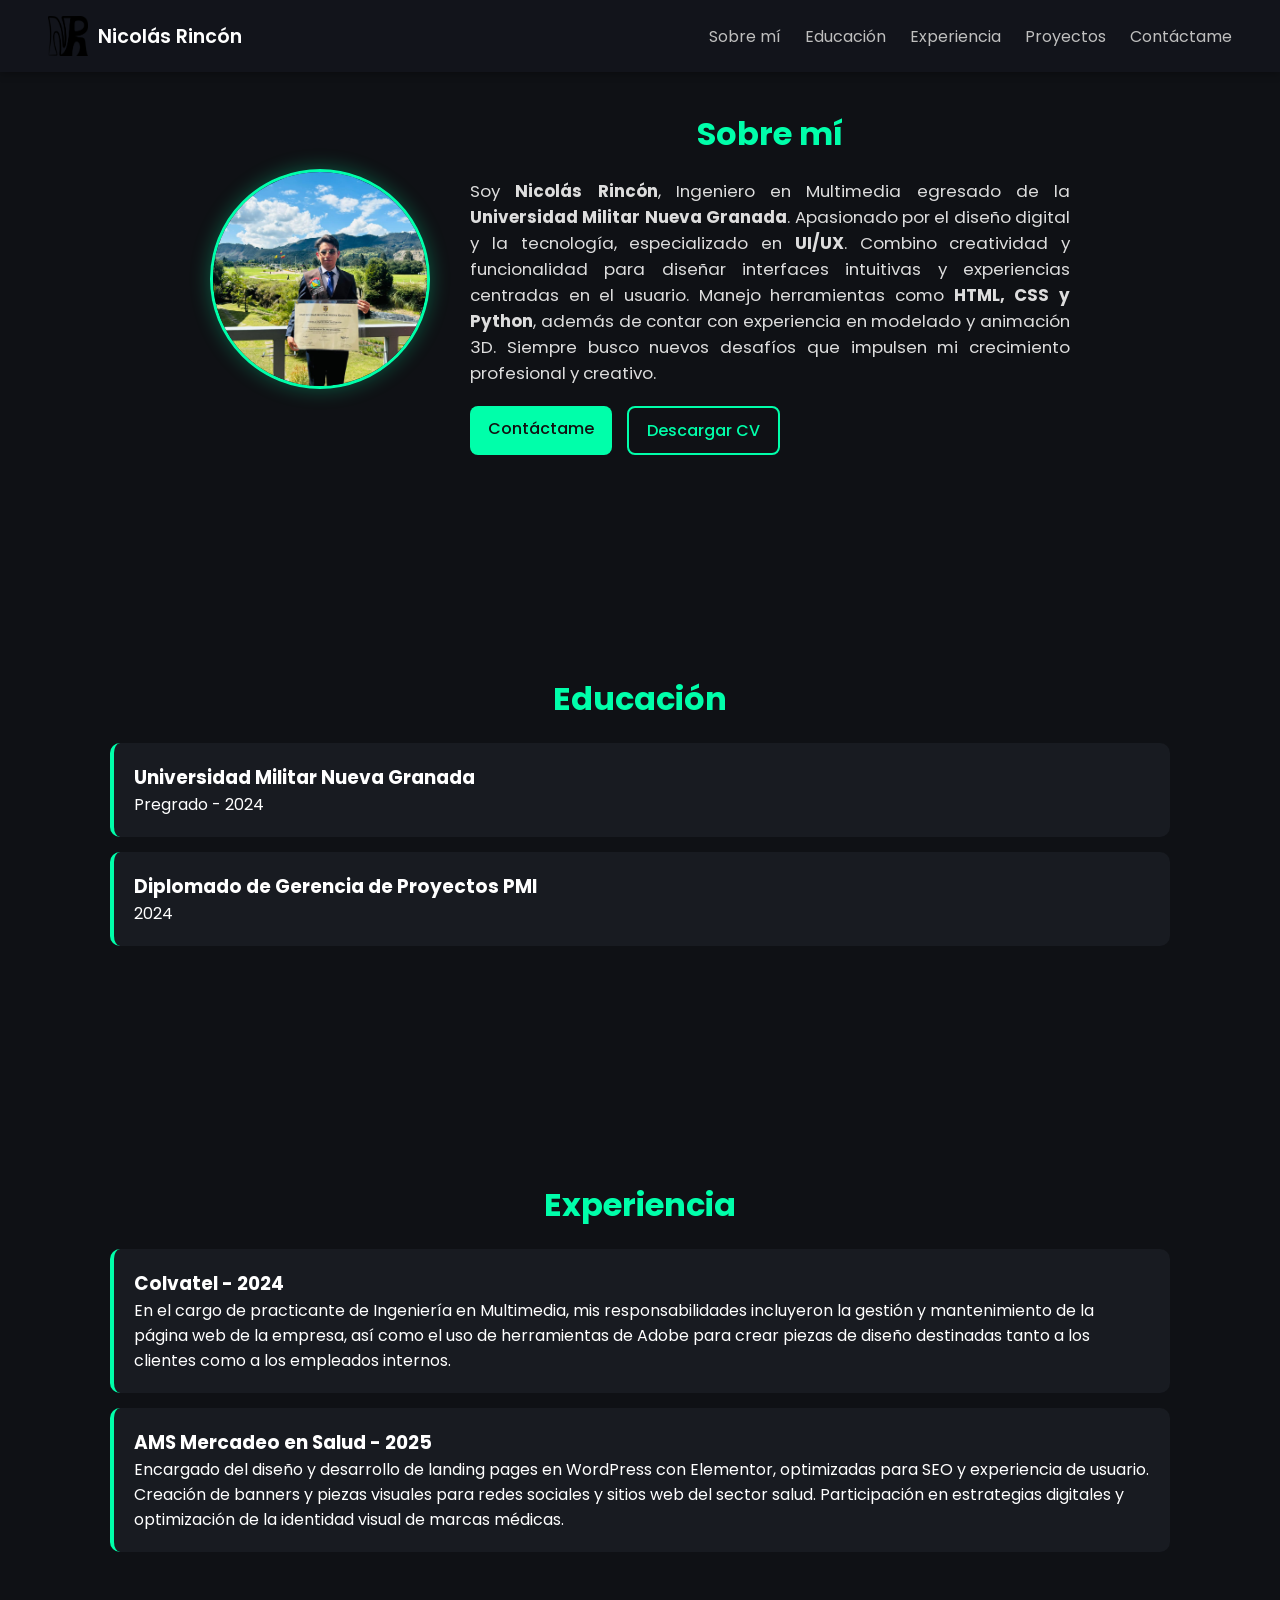
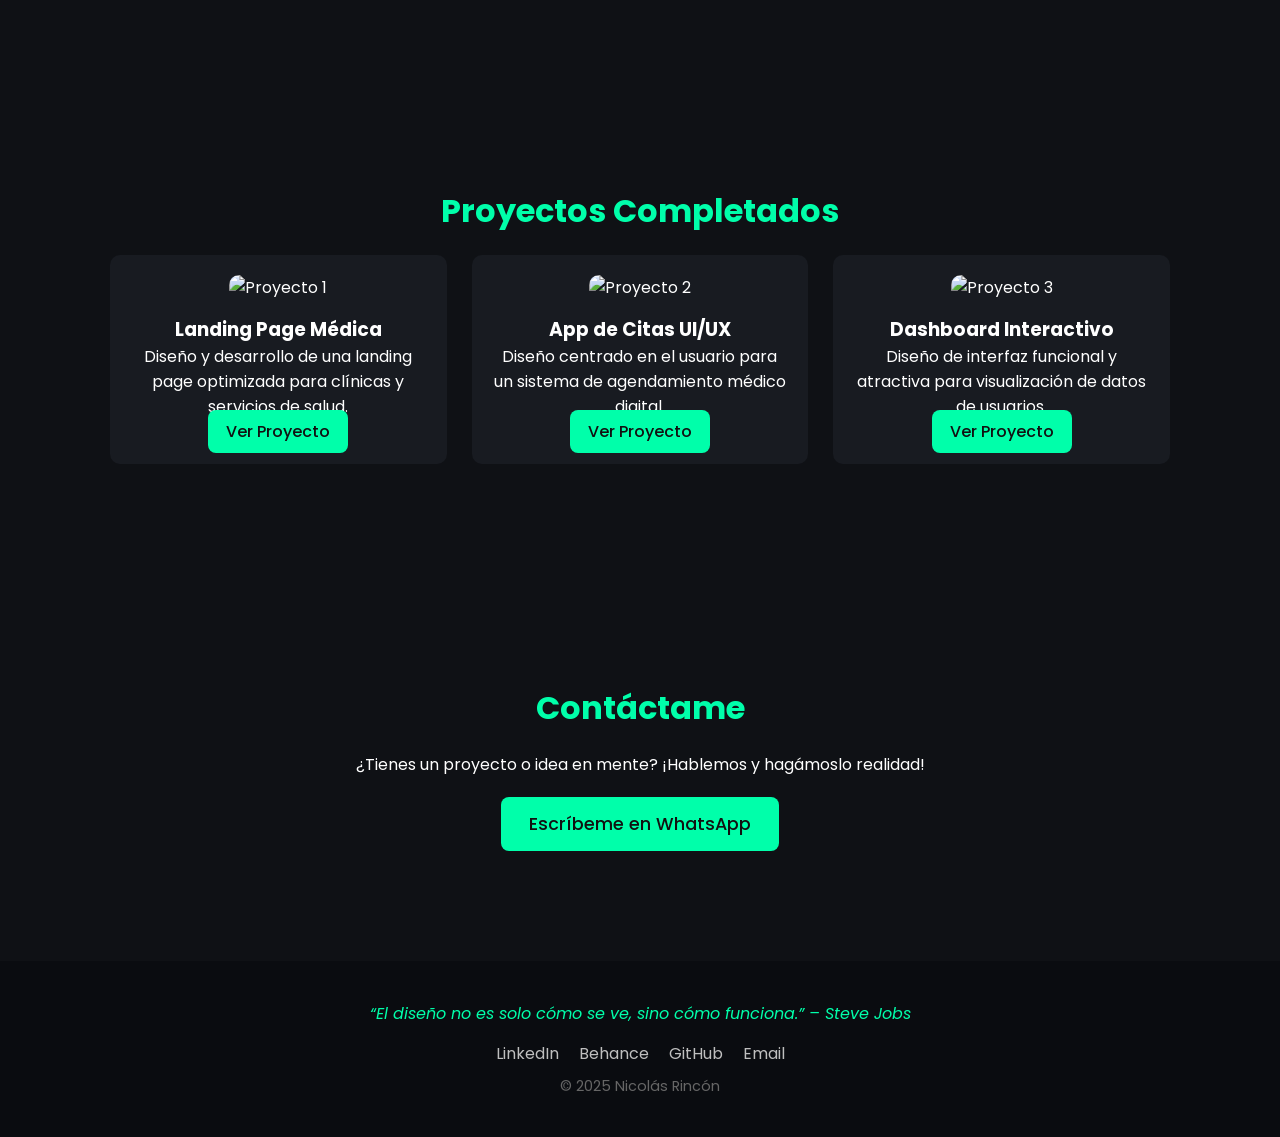
==== index.html @ 6c929799 "Actualizacion responsive" ====
<!DOCTYPE html>
<html lang="es">
<head>
  <meta charset="UTF-8" />
  <meta name="viewport" content="width=device-width, initial-scale=1.0" />
  <title>Portafolio - Nicolás Rincón</title>
  <link rel="stylesheet" href="style.css" />
  <link href="https://fonts.googleapis.com/css2?family=Poppins:wght@300;400;600&display=swap" rel="stylesheet">
</head>
<body>

  <!-- ===== NAVBAR ===== -->
  <nav class="navbar">
    <div class="logo-area">
      <img src="logo.png" alt="Logo" class="logo">
      <h1 class="name">Nicolás Rincón</h1>
    </div>
    <ul class="nav-links">
      <li><a href="#sobre-mi">Sobre mí</a></li>
      <li><a href="#educacion">Educación</a></li>
      <li><a href="#experiencia">Experiencia</a></li>
      <li><a href="#proyectos">Proyectos</a></li>
      <li><a href="#contacto">Contáctame</a></li>
    </ul>
  </nav>

  <!-- ===== SOBRE MÍ ===== -->
  <section id="sobre-mi" class="section about fade-in">
    <div class="about-content">
      <div class="about-img">
        <img src="perfil.jpg" alt="Foto Nicolás Rincón">
      </div>
      <div class="about-text">
        <h2>Sobre mí</h2>
        <p>
          Soy <strong>Nicolás Rincón</strong>, Ingeniero en Multimedia egresado de la 
          <strong>Universidad Militar Nueva Granada</strong>. Apasionado por el diseño digital y la tecnología, 
          especializado en <strong>UI/UX</strong>. Combino creatividad y funcionalidad para diseñar 
          interfaces intuitivas y experiencias centradas en el usuario. Manejo herramientas como 
          <strong>HTML, CSS y Python</strong>, además de contar con experiencia en modelado y animación 3D. 
          Siempre busco nuevos desafíos que impulsen mi crecimiento profesional y creativo.
        </p>
        <div class="buttons">
          <a href="https://wa.me/573000000000" class="btn btn-primary">Contáctame</a>
          <a href="cv_nicolas_rincon.pdf" class="btn btn-outline" download>Descargar CV</a>
        </div>
      </div>
    </div>
  </section>

  <!-- ===== EDUCACIÓN ===== -->
  <section id="educacion" class="section education fade-in">
    <h2>Educación</h2>
    <div class="education-item">
      <h3>Universidad Militar Nueva Granada</h3>
      <p>Pregrado - 2024</p>
    </div>
    <div class="education-item">
      <h3>Diplomado de Gerencia de Proyectos PMI</h3>
      <p>2024</p>
    </div>
  </section>

  <!-- ===== EXPERIENCIA ===== -->
  <section id="experiencia" class="section experience fade-in">
    <h2>Experiencia</h2>
    <div class="experience-item">
      <h3>Colvatel - 2024</h3>
      <p>En el cargo de practicante de Ingeniería en Multimedia, mis responsabilidades incluyeron la 
        gestión y mantenimiento de la página web de la empresa, así como el uso de herramientas de Adobe 
        para crear piezas de diseño destinadas tanto a los clientes como a los empleados internos.</p>
    </div>
    <div class="experience-item">
      <h3>AMS Mercadeo en Salud - 2025</h3>
      <p>Encargado del diseño y desarrollo de landing pages en WordPress con Elementor, optimizadas para 
        SEO y experiencia de usuario. Creación de banners y piezas visuales para redes sociales y sitios 
        web del sector salud. Participación en estrategias digitales y optimización de la identidad visual 
        de marcas médicas.</p>
    </div>
  </section>

  <!-- ===== PROYECTOS COMPLETADOS ===== -->
  <section id="proyectos" class="section projects fade-in">
    <h2>Proyectos Completados</h2>
    <div class="projects-grid">
      <div class="project-card">
        <img src="proyecto1.jpg" alt="Proyecto 1">
        <h3>Landing Page Médica</h3>
        <p>Diseño y desarrollo de una landing page optimizada para clínicas y servicios de salud.</p>
        <a href="#" class="btn btn-primary">Ver Proyecto</a>
      </div>
      <div class="project-card">
        <img src="proyecto2.jpg" alt="Proyecto 2">
        <h3>App de Citas UI/UX</h3>
        <p>Diseño centrado en el usuario para un sistema de agendamiento médico digital.</p>
        <a href="#" class="btn btn-primary">Ver Proyecto</a>
      </div>
      <div class="project-card">
        <img src="proyecto3.jpg" alt="Proyecto 3">
        <h3>Dashboard Interactivo</h3>
        <p>Diseño de interfaz funcional y atractiva para visualización de datos de usuarios.</p>
        <a href="#" class="btn btn-primary">Ver Proyecto</a>
      </div>
    </div>
  </section>

  <!-- ===== CONTACTO ===== -->
  <section id="contacto" class="section contact fade-in">
    <h2>Contáctame</h2>
    <p>¿Tienes un proyecto o idea en mente? ¡Hablemos y hagámoslo realidad!</p>
    <a href="https://wa.me/573000000000" class="btn btn-primary cta">Escríbeme en WhatsApp</a>
  </section>

  <!-- ===== FOOTER ===== -->
  <footer>
    <p class="phrase">“El diseño no es solo cómo se ve, sino cómo funciona.” – Steve Jobs</p>
    <div class="socials">
      <a href="https://www.linkedin.com" target="_blank">LinkedIn</a>
      <a href="https://www.behance.net" target="_blank">Behance</a>
      <a href="https://github.com" target="_blank">GitHub</a>
      <a href="mailto:nicolasrincon@email.com">Email</a>
    </div>
    <p class="copy">© 2025 Nicolás Rincón</p>
  </footer>

  <script>
    // Animaciones suaves al hacer scroll
    const faders = document.querySelectorAll('.fade-in');
    const appearOptions = { threshold: 0.2 };

    const appearOnScroll = new IntersectionObserver(function(entries, observer) {
      entries.forEach(entry => {
        if (!entry.isIntersecting) return;
        entry.target.classList.add('appear');
        observer.unobserve(entry.target);
      });
    }, appearOptions);

    faders.forEach(fader => appearOnScroll.observe(fader));
  </script>

</body>
</html>
---- style.css ----
* {
  margin: 0;
  padding: 0;
  box-sizing: border-box;
}

body {
  font-family: 'Poppins', sans-serif;
  background-color: #0f1115;
  color: #fff;
  scroll-behavior: smooth;
}

/* ===== NAVBAR ===== */
.navbar {
  position: fixed;
  top: 0;
  width: 100%;
  background: rgba(20, 22, 28, 0.95);
  display: flex;
  justify-content: space-between;
  align-items: center;
  padding: 1rem 3rem;
  box-shadow: 0 2px 8px rgba(0,0,0,0.3);
  z-index: 10;
  backdrop-filter: blur(10px);
}

.logo-area {
  display: flex;
  align-items: center;
  gap: 10px;
}

.logo {
  width: 40px;
  height: 40px;
}

.name {
  font-weight: 600;
  font-size: 1.2rem;
}

.nav-links {
  list-style: none;
  display: flex;
  gap: 1.5rem;
}

.nav-links a {
  text-decoration: none;
  color: #bfbfbf;
  transition: color 0.3s;
}

.nav-links a:hover {
  color: #00ffaa;
}

/* ===== SECTIONS ===== */
.section {
  padding: 110px 20px;
  max-width: 1100px;
  margin: auto;
}

.section h2 {
  color: #00ffaa;
  margin-bottom: 20px;
  font-size: 2rem;
  text-align: center;
}

/* ===== SOBRE MÍ ===== */
.about-content {
  display: flex;
  align-items: center;
  flex-wrap: wrap;
  gap: 40px;
  justify-content: center;
}

.about-img img {
  width: 220px;
  height: 220px;
  border-radius: 50%;
  object-fit: cover;
  border: 3px solid #00ffaa;
  box-shadow: 0 0 20px rgba(0,255,170,0.3);
}

.about-text {
  max-width: 600px;
  text-align: justify;
}

.about-text p {
  color: #ddd;
  font-size: 1.05rem;
}

.buttons {
  margin-top: 20px;
  display: flex;
  gap: 15px;
}

.btn {
  padding: 10px 18px;
  border-radius: 8px;
  text-decoration: none;
  font-weight: 500;
  transition: 0.3s;
}

.btn-primary {
  background: #00ffaa;
  color: #111;
}

.btn-primary:hover {
  background: #00cc88;
}

.btn-outline {
  border: 2px solid #00ffaa;
  color: #00ffaa;
}

.btn-outline:hover {
  background: #00ffaa;
  color: #111;
}

/* ===== EDUCACIÓN & EXPERIENCIA ===== */
.education-item, .experience-item {
  background: #181b21;
  padding: 20px;
  border-radius: 10px;
  margin-bottom: 15px;
  border-left: 4px solid #00ffaa;
}

/* ===== PROYECTOS ===== */
.projects-grid {
  display: grid;
  grid-template-columns: repeat(auto-fit, minmax(280px, 1fr));
  gap: 25px;
}

.project-card {
  background: #181b21;
  border-radius: 10px;
  padding: 20px;
  text-align: center;
  transition: transform 0.3s ease, box-shadow 0.3s ease;
}

.project-card:hover {
  transform: translateY(-10px);
  box-shadow: 0 8px 20px rgba(0,255,170,0.2);
}

.project-card img {
  width: 100%;
  border-radius: 10px;
  margin-bottom: 15px;
  height: 180px;
  object-fit: cover;
}

/* ===== CONTACTO ===== */
.contact {
  text-align: center;
}

.cta {
  display: inline-block;
  margin-top: 20px;
  padding: 14px 28px;
  font-size: 1.1rem;
}

/* ===== FOOTER ===== */
footer {
  text-align: center;
  padding: 40px 20px;
  background: #0a0c10;
  color: #bbb;
}

.phrase {
  font-style: italic;
  color: #00ffaa;
  margin-bottom: 15px;
}

.socials {
  display: flex;
  justify-content: center;
  gap: 20px;
  margin-bottom: 10px;
}

.socials a {
  color: #bfbfbf;
  text-decoration: none;
  transition: color 0.3s;
}

.socials a:hover {
  color: #00ffaa;
}

.copy {
  font-size: 0.9rem;
  color: #666;
}

/* ===== ANIMACIONES ===== */
.fade-in {
  opacity: 0;
  transform: translateY(40px);
  transition: all 0.8s ease-out;
}

.fade-in.appear {
  opacity: 1;
  transform: translateY(0);
}

/* ===== RESPONSIVE ===== */
@media (max-width: 768px) {
  .navbar {
    flex-direction: column;
    gap: 10px;
  }

  .about-content {
    flex-direction: column;
    text-align: center;
  }

  .nav-links {
    flex-wrap: wrap;
    justify-content: center;
  }
}
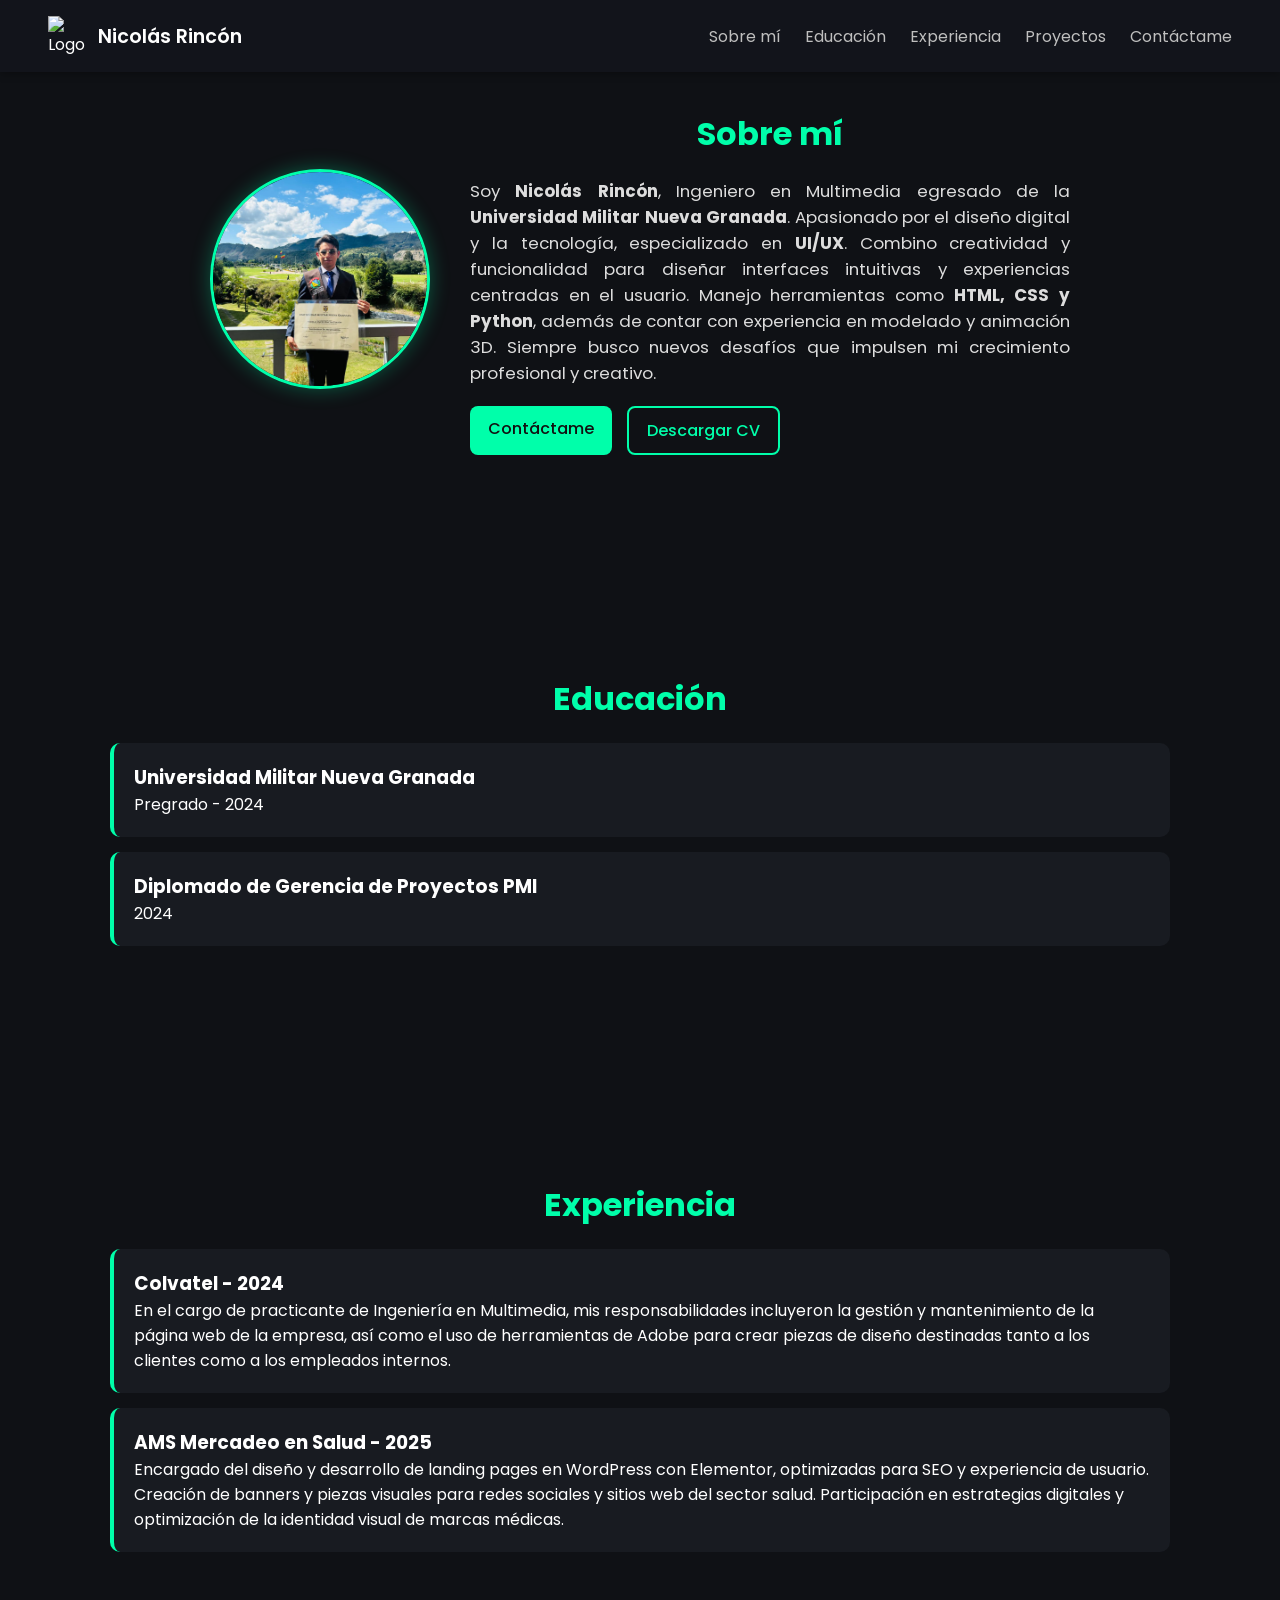
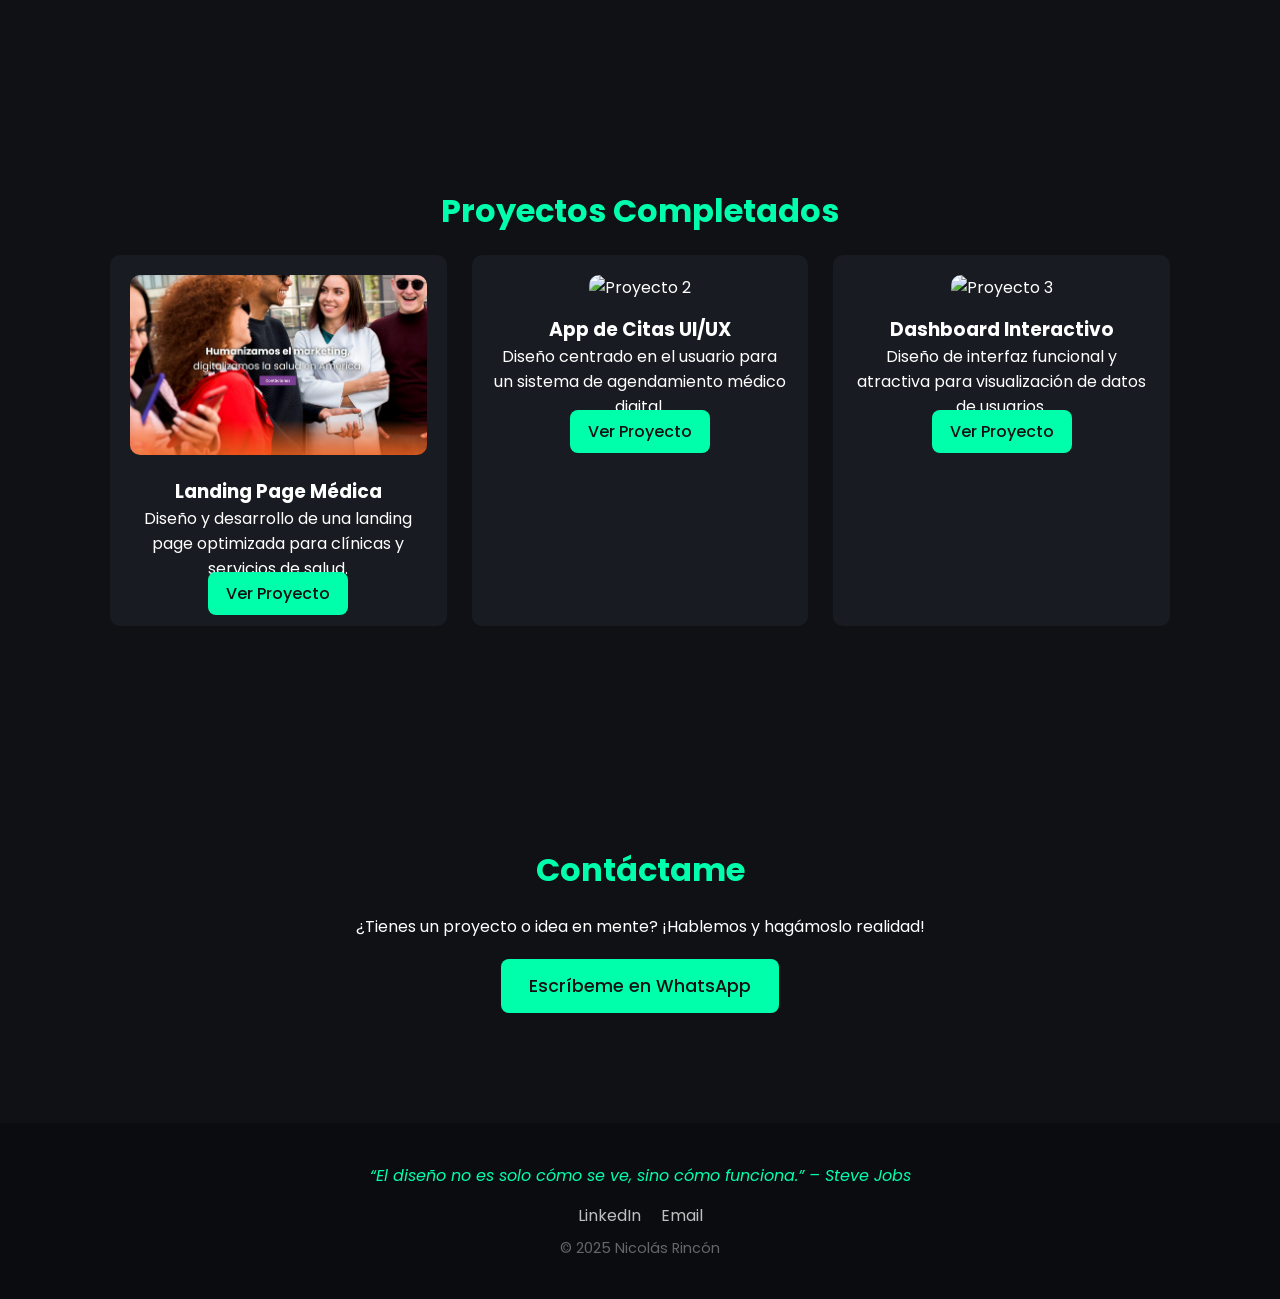
==== commit 72256cae: "Actualizacion y prueba de un proyecto" ====
--- a/index.html
+++ b/index.html
@@ -41,8 +41,8 @@
           Siempre busco nuevos desafíos que impulsen mi crecimiento profesional y creativo.
         </p>
         <div class="buttons">
-          <a href="https://wa.me/573000000000" class="btn btn-primary">Contáctame</a>
-          <a href="cv_nicolas_rincon.pdf" class="btn btn-outline" download>Descargar CV</a>
+          <a href="https://wa.me/573188631450" class="btn btn-primary">Contáctame</a>
+          <a href="NicolasRinconHV-Nov2025.pdf" class="btn btn-outline" download>Descargar CV</a>
         </div>
       </div>
     </div>
@@ -87,7 +87,7 @@
         <img src="proyecto1.jpg" alt="Proyecto 1">
         <h3>Landing Page Médica</h3>
         <p>Diseño y desarrollo de una landing page optimizada para clínicas y servicios de salud.</p>
-        <a href="#" class="btn btn-primary">Ver Proyecto</a>
+        <a href="https://mercadeosalud.com/" class="btn btn-primary">Ver Proyecto</a>
       </div>
       <div class="project-card">
         <img src="proyecto2.jpg" alt="Proyecto 2">
@@ -108,16 +108,14 @@
   <section id="contacto" class="section contact fade-in">
     <h2>Contáctame</h2>
     <p>¿Tienes un proyecto o idea en mente? ¡Hablemos y hagámoslo realidad!</p>
-    <a href="https://wa.me/573000000000" class="btn btn-primary cta">Escríbeme en WhatsApp</a>
+    <a href="https://wa.me/573188631450" class="btn btn-primary cta">Escríbeme en WhatsApp</a>
   </section>
 
   <!-- ===== FOOTER ===== -->
   <footer>
     <p class="phrase">“El diseño no es solo cómo se ve, sino cómo funciona.” – Steve Jobs</p>
     <div class="socials">
-      <a href="https://www.linkedin.com" target="_blank">LinkedIn</a>
-      <a href="https://www.behance.net" target="_blank">Behance</a>
-      <a href="https://github.com" target="_blank">GitHub</a>
+      <a href="https://www.linkedin.com/in/nicolas-rincon05/" target="_blank">LinkedIn</a>
       <a href="mailto:nicolasrincon@email.com">Email</a>
     </div>
     <p class="copy">© 2025 Nicolás Rincón</p>
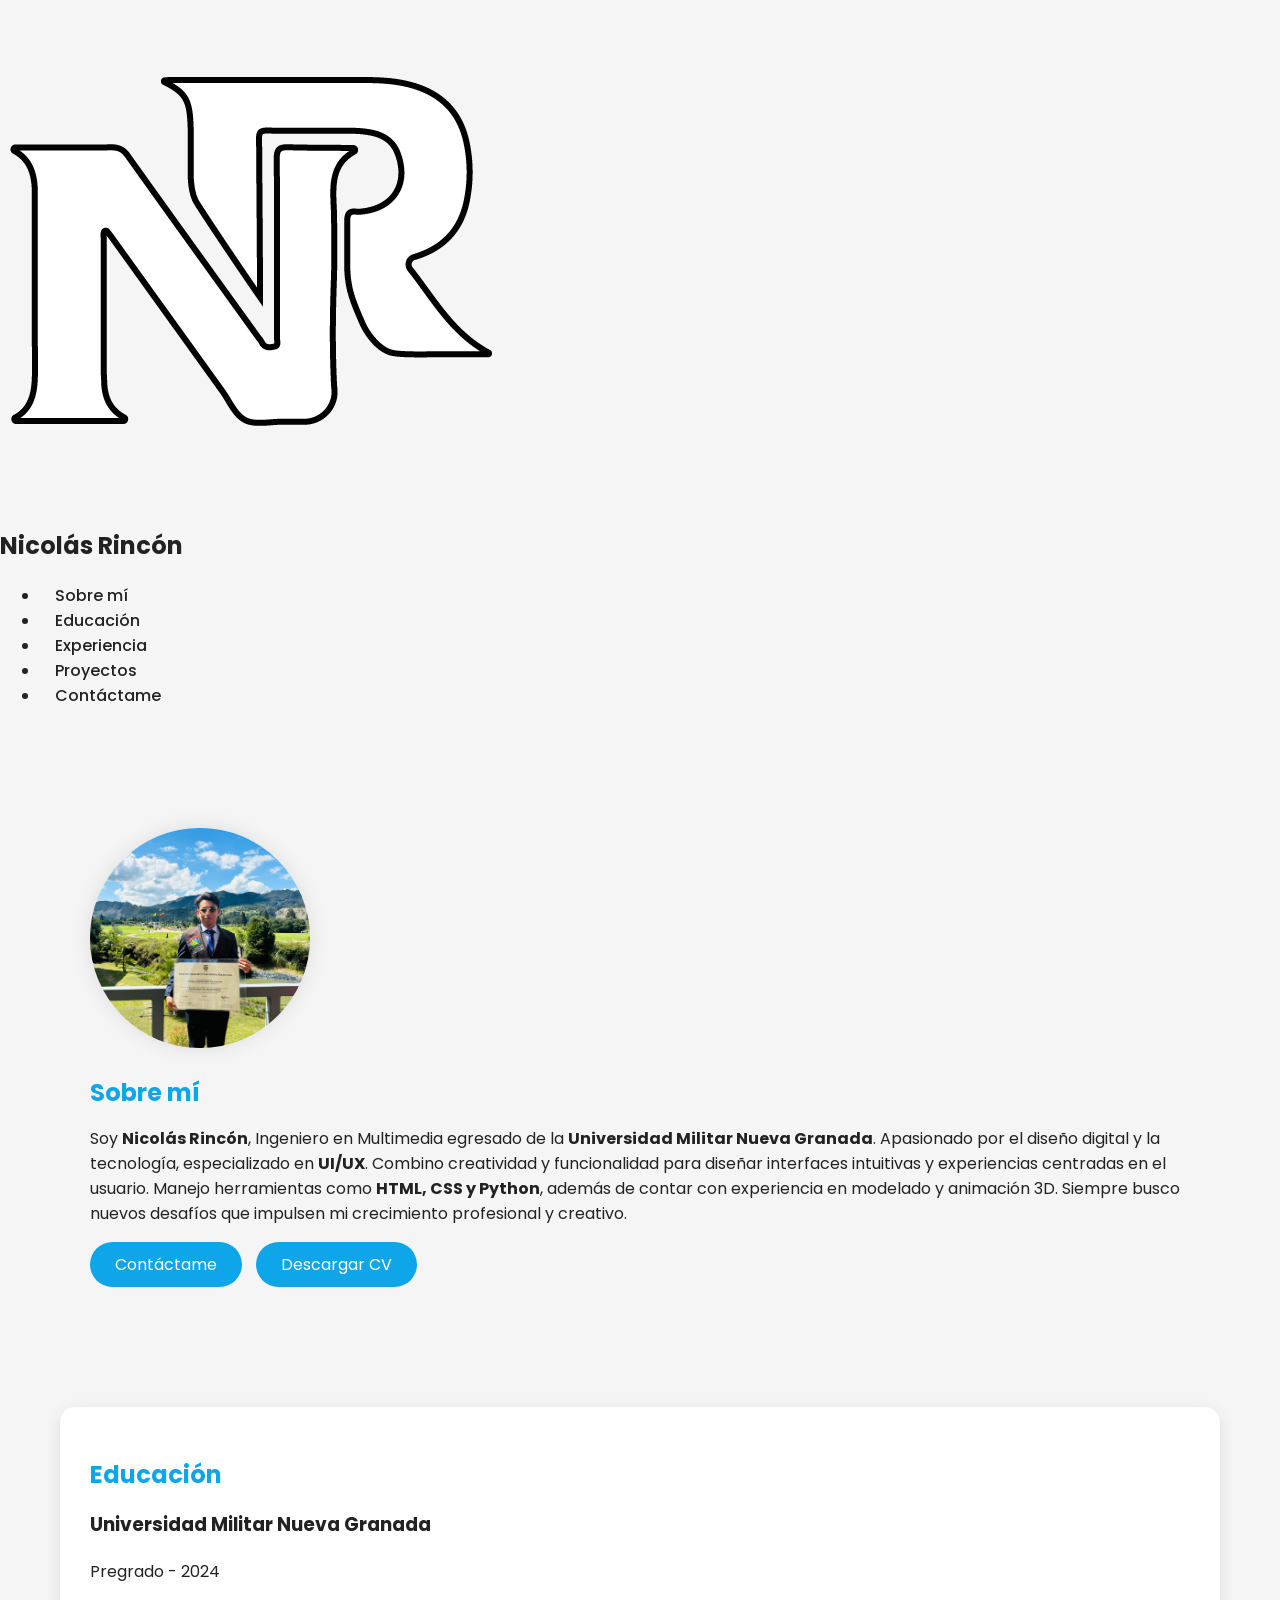
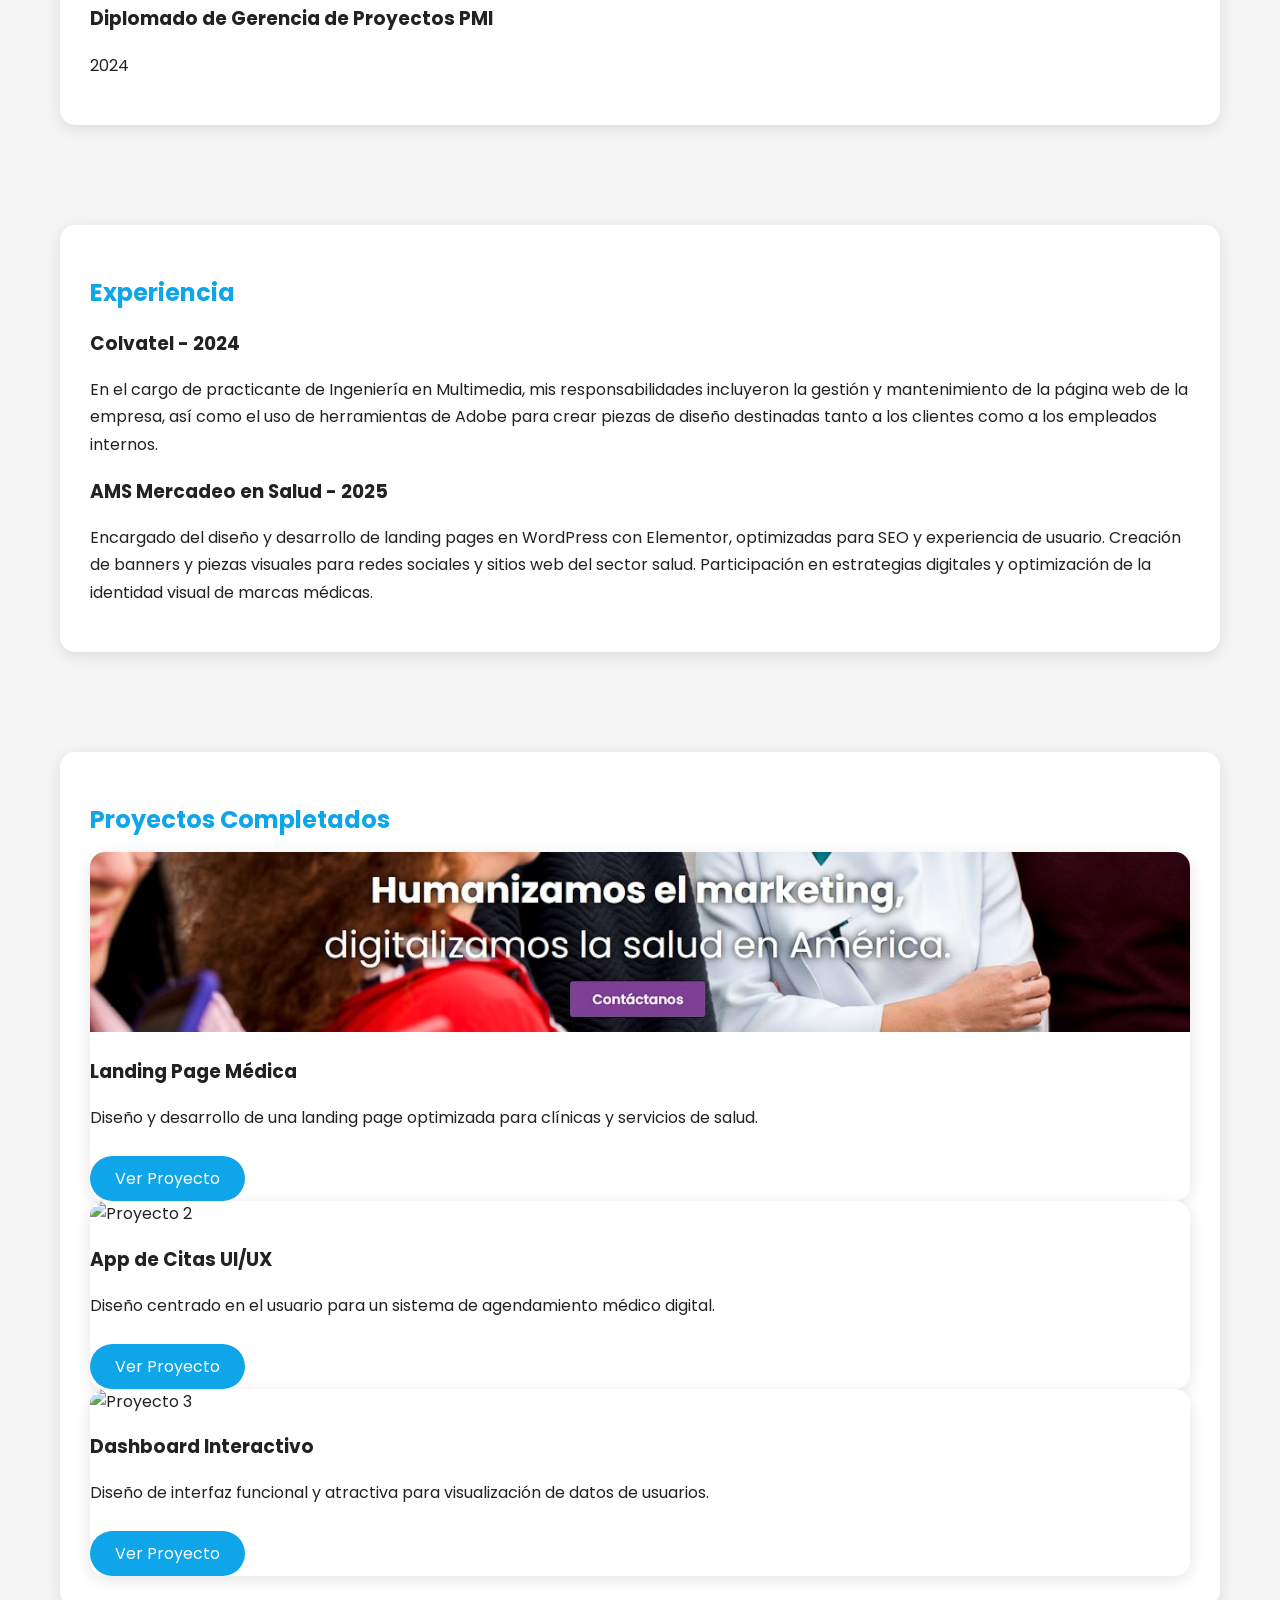
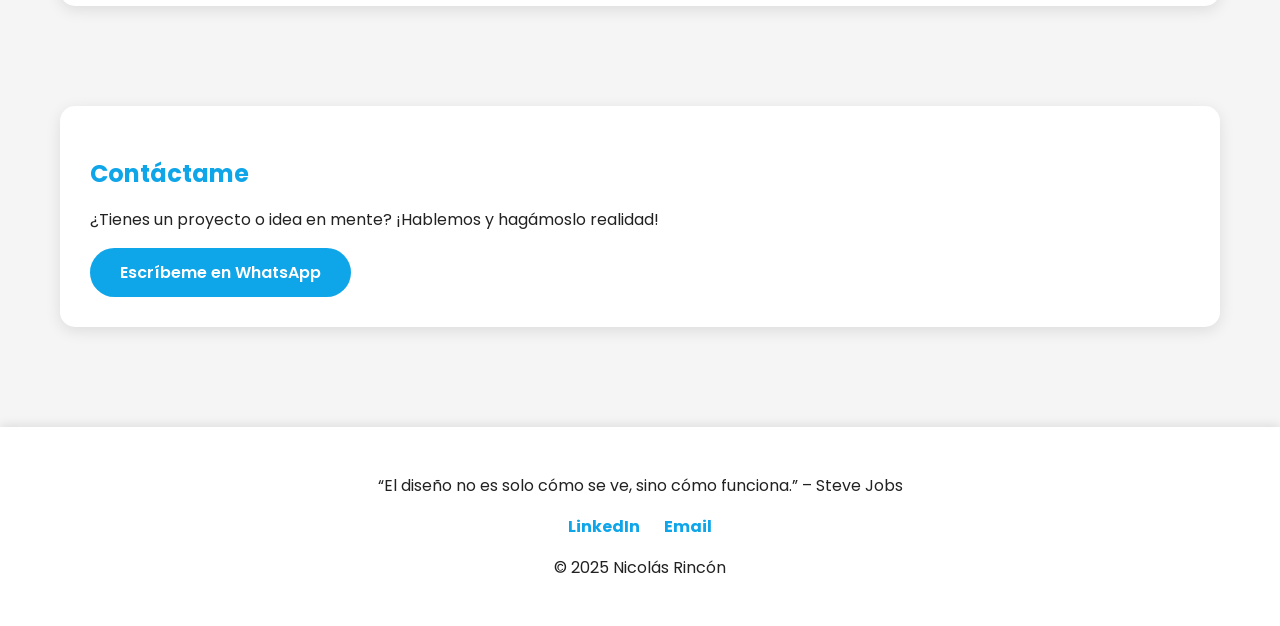
==== commit 8cb1cda9: "Actualizacion css" ====
--- a/index.html
+++ b/index.html
@@ -12,7 +12,7 @@
   <!-- ===== NAVBAR ===== -->
   <nav class="navbar">
     <div class="logo-area">
-      <img src="logo.png" alt="Logo" class="logo">
+      <img src="Logo.png" alt="Logo" class="logo">
       <h1 class="name">Nicolás Rincón</h1>
     </div>
     <ul class="nav-links">
--- a/style.css
+++ b/style.css
@@ -1,249 +1,231 @@
-* {
+:root {
+  --bg-color: #f5f5f5;
+  --text-color: #222;
+  --accent-color: #0ea5e9;
+  --card-bg: #ffffff;
+  --shadow-color: rgba(0,0,0,0.1);
+}
+
+body.dark {
+  --bg-color: #0f172a;
+  --text-color: #f5f5f5;
+  --accent-color: #38bdf8;
+  --card-bg: #1e293b;
+  --shadow-color: rgba(0,0,0,0.6);
+}
+
+body {
+  font-family: "Poppins", sans-serif;
   margin: 0;
-  padding: 0;
-  box-sizing: border-box;
-}
-
-body {
-  font-family: 'Poppins', sans-serif;
-  background-color: #0f1115;
-  color: #fff;
-  scroll-behavior: smooth;
-}
-
-/* ===== NAVBAR ===== */
-.navbar {
+  background-color: var(--bg-color);
+  color: var(--text-color);
+  transition: all 0.3s ease;
+}
+
+header {
   position: fixed;
   top: 0;
   width: 100%;
-  background: rgba(20, 22, 28, 0.95);
-  display: flex;
-  justify-content: space-between;
-  align-items: center;
-  padding: 1rem 3rem;
-  box-shadow: 0 2px 8px rgba(0,0,0,0.3);
-  z-index: 10;
-  backdrop-filter: blur(10px);
-}
-
-.logo-area {
+  background: var(--card-bg);
+  box-shadow: 0 2px 10px var(--shadow-color);
   display: flex;
   align-items: center;
-  gap: 10px;
-}
-
-.logo {
-  width: 40px;
-  height: 40px;
-}
-
-.name {
+  justify-content: space-between;
+  padding: 10px 40px;
+  z-index: 100;
+}
+
+header h1 {
+  font-size: 1.3rem;
   font-weight: 600;
-  font-size: 1.2rem;
-}
-
-.nav-links {
-  list-style: none;
+}
+
+nav a {
+  margin: 0 15px;
+  text-decoration: none;
+  color: var(--text-color);
+  font-weight: 500;
+  transition: 0.3s;
+}
+
+nav a:hover {
+  color: var(--accent-color);
+}
+
+.toggle-theme {
+  cursor: pointer;
+  background: var(--accent-color);
+  border: none;
+  color: white;
+  padding: 8px 15px;
+  border-radius: 20px;
+  transition: 0.3s;
+}
+
+.toggle-theme:hover {
+  transform: scale(1.05);
+  box-shadow: 0 0 10px var(--accent-color);
+}
+
+section {
+  max-width: 1100px;
+  margin: 100px auto;
+  padding: 20px;
+}
+
+.about {
   display: flex;
-  gap: 1.5rem;
-}
-
-.nav-links a {
-  text-decoration: none;
-  color: #bfbfbf;
-  transition: color 0.3s;
-}
-
-.nav-links a:hover {
-  color: #00ffaa;
-}
-
-/* ===== SECTIONS ===== */
-.section {
-  padding: 110px 20px;
-  max-width: 1100px;
-  margin: auto;
-}
-
-.section h2 {
-  color: #00ffaa;
-  margin-bottom: 20px;
-  font-size: 2rem;
-  text-align: center;
-}
-
-/* ===== SOBRE MÍ ===== */
-.about-content {
-  display: flex;
+  flex-wrap: wrap;
   align-items: center;
-  flex-wrap: wrap;
+  justify-content: space-between;
   gap: 40px;
-  justify-content: center;
-}
-
-.about-img img {
+}
+
+.about img {
   width: 220px;
   height: 220px;
   border-radius: 50%;
   object-fit: cover;
-  border: 3px solid #00ffaa;
-  box-shadow: 0 0 20px rgba(0,255,170,0.3);
+  transition: transform 0.4s ease, filter 0.4s ease;
+  box-shadow: 0 0 20px var(--shadow-color);
+}
+
+.about img:hover {
+  transform: rotateY(15deg) scale(1.05);
+  filter: brightness(1.2);
 }
 
 .about-text {
-  max-width: 600px;
-  text-align: justify;
-}
-
-.about-text p {
-  color: #ddd;
-  font-size: 1.05rem;
-}
-
-.buttons {
+  flex: 1;
+  min-width: 300px;
+}
+
+.btn-group {
   margin-top: 20px;
-  display: flex;
-  gap: 15px;
 }
 
 .btn {
-  padding: 10px 18px;
-  border-radius: 8px;
-  text-decoration: none;
-  font-weight: 500;
-  transition: 0.3s;
-}
-
-.btn-primary {
-  background: #00ffaa;
-  color: #111;
-}
-
-.btn-primary:hover {
-  background: #00cc88;
-}
-
-.btn-outline {
-  border: 2px solid #00ffaa;
-  color: #00ffaa;
-}
-
-.btn-outline:hover {
-  background: #00ffaa;
-  color: #111;
-}
-
-/* ===== EDUCACIÓN & EXPERIENCIA ===== */
-.education-item, .experience-item {
-  background: #181b21;
-  padding: 20px;
-  border-radius: 10px;
+  display: inline-block;
+  background: var(--accent-color);
+  color: #fff;
+  padding: 10px 25px;
+  border-radius: 25px;
+  text-decoration: none;
+  margin-right: 10px;
+  transition: transform 0.3s, box-shadow 0.3s;
+}
+
+.btn:hover {
+  transform: translateY(-3px);
+  box-shadow: 0 5px 15px var(--accent-color);
+}
+
+.education, .experience, .projects, .contact {
+  background: var(--card-bg);
+  border-radius: 15px;
+  padding: 30px;
+  box-shadow: 0 4px 15px var(--shadow-color);
+  margin-top: 40px;
+}
+
+h2 {
+  color: var(--accent-color);
   margin-bottom: 15px;
-  border-left: 4px solid #00ffaa;
-}
-
-/* ===== PROYECTOS ===== */
-.projects-grid {
+}
+
+.education p, .experience p {
+  line-height: 1.7;
+}
+
+/* Proyectos */
+.project-grid {
   display: grid;
-  grid-template-columns: repeat(auto-fit, minmax(280px, 1fr));
+  grid-template-columns: repeat(auto-fit, minmax(300px, 1fr));
   gap: 25px;
+  margin-top: 25px;
 }
 
 .project-card {
-  background: #181b21;
-  border-radius: 10px;
-  padding: 20px;
-  text-align: center;
-  transition: transform 0.3s ease, box-shadow 0.3s ease;
+  background: var(--card-bg);
+  border-radius: 15px;
+  overflow: hidden;
+  box-shadow: 0 4px 15px var(--shadow-color);
+  transition: transform 0.3s, box-shadow 0.3s;
 }
 
 .project-card:hover {
-  transform: translateY(-10px);
-  box-shadow: 0 8px 20px rgba(0,255,170,0.2);
+  transform: translateY(-5px);
+  box-shadow: 0 8px 20px var(--accent-color);
 }
 
 .project-card img {
   width: 100%;
-  border-radius: 10px;
-  margin-bottom: 15px;
   height: 180px;
   object-fit: cover;
-}
-
-/* ===== CONTACTO ===== */
-.contact {
-  text-align: center;
-}
-
-.cta {
+  transition: filter 0.4s ease;
+}
+
+.project-card img:hover {
+  filter: brightness(1.1);
+}
+
+.project-card .content {
+  padding: 20px;
+}
+
+.project-card .btn {
+  margin-top: 10px;
   display: inline-block;
-  margin-top: 20px;
-  padding: 14px 28px;
-  font-size: 1.1rem;
-}
-
-/* ===== FOOTER ===== */
+}
+
+/* Contacto */
+.contact a {
+  display: inline-block;
+  background: var(--accent-color);
+  color: #fff;
+  padding: 12px 30px;
+  border-radius: 30px;
+  text-decoration: none;
+  font-weight: 600;
+  transition: transform 0.3s, box-shadow 0.3s;
+}
+
+.contact a:hover {
+  transform: scale(1.05);
+  box-shadow: 0 5px 15px var(--accent-color);
+}
+
 footer {
   text-align: center;
-  padding: 40px 20px;
-  background: #0a0c10;
-  color: #bbb;
-}
-
-.phrase {
-  font-style: italic;
-  color: #00ffaa;
-  margin-bottom: 15px;
-}
-
-.socials {
-  display: flex;
-  justify-content: center;
-  gap: 20px;
-  margin-bottom: 10px;
+  padding: 30px;
+  background: var(--card-bg);
+  color: var(--text-color);
+  box-shadow: 0 -2px 10px var(--shadow-color);
 }
 
 .socials a {
-  color: #bfbfbf;
-  text-decoration: none;
-  transition: color 0.3s;
-}
-
-.socials a:hover {
-  color: #00ffaa;
-}
-
-.copy {
-  font-size: 0.9rem;
-  color: #666;
-}
-
-/* ===== ANIMACIONES ===== */
-.fade-in {
-  opacity: 0;
-  transform: translateY(40px);
-  transition: all 0.8s ease-out;
-}
-
-.fade-in.appear {
-  opacity: 1;
-  transform: translateY(0);
-}
-
-/* ===== RESPONSIVE ===== */
+  margin: 0 10px;
+  color: var(--accent-color);
+  text-decoration: none;
+  font-weight: bold;
+}
+
 @media (max-width: 768px) {
-  .navbar {
+  header {
     flex-direction: column;
-    gap: 10px;
-  }
-
-  .about-content {
+    padding: 10px 20px;
+  }
+
+  nav {
+    margin-top: 10px;
+  }
+
+  .about {
     flex-direction: column;
     text-align: center;
   }
 
-  .nav-links {
-    flex-wrap: wrap;
-    justify-content: center;
-  }
-}
+  .about img {
+    margin-bottom: 20px;
+  }
+}
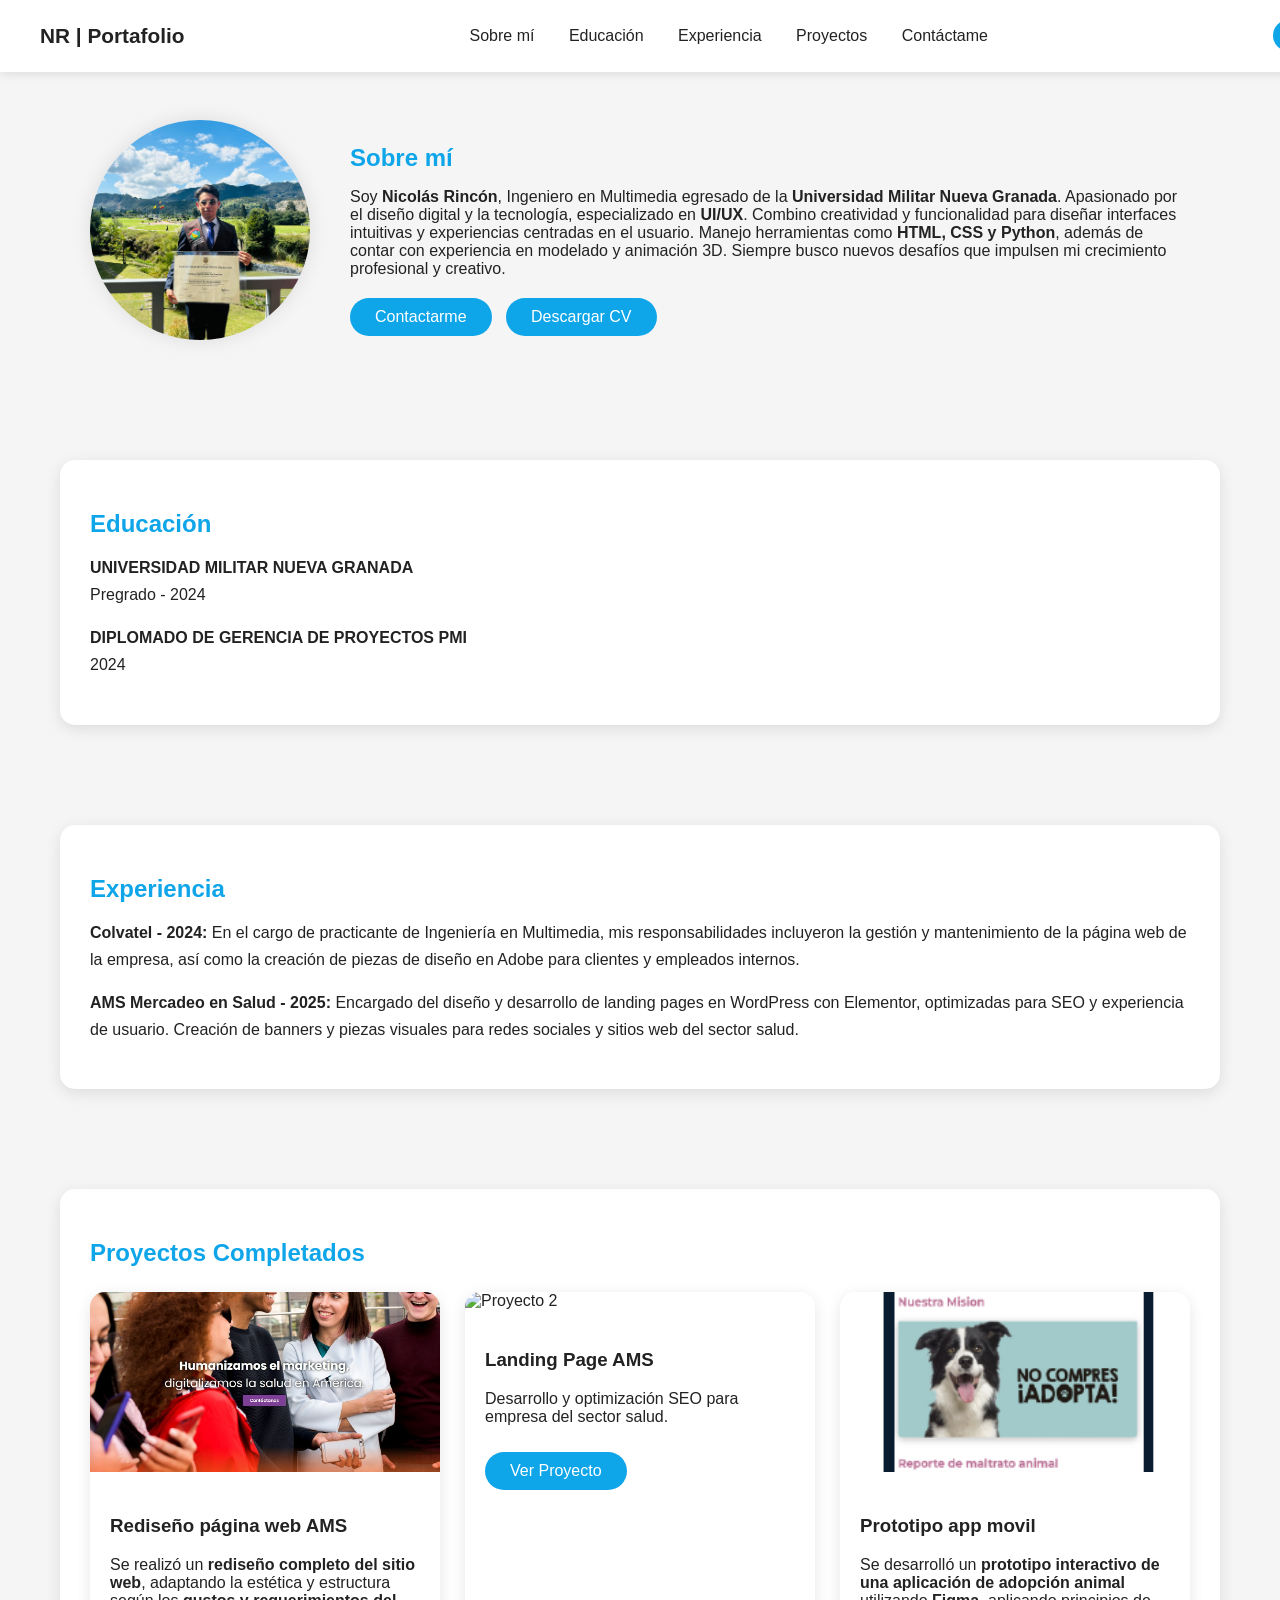
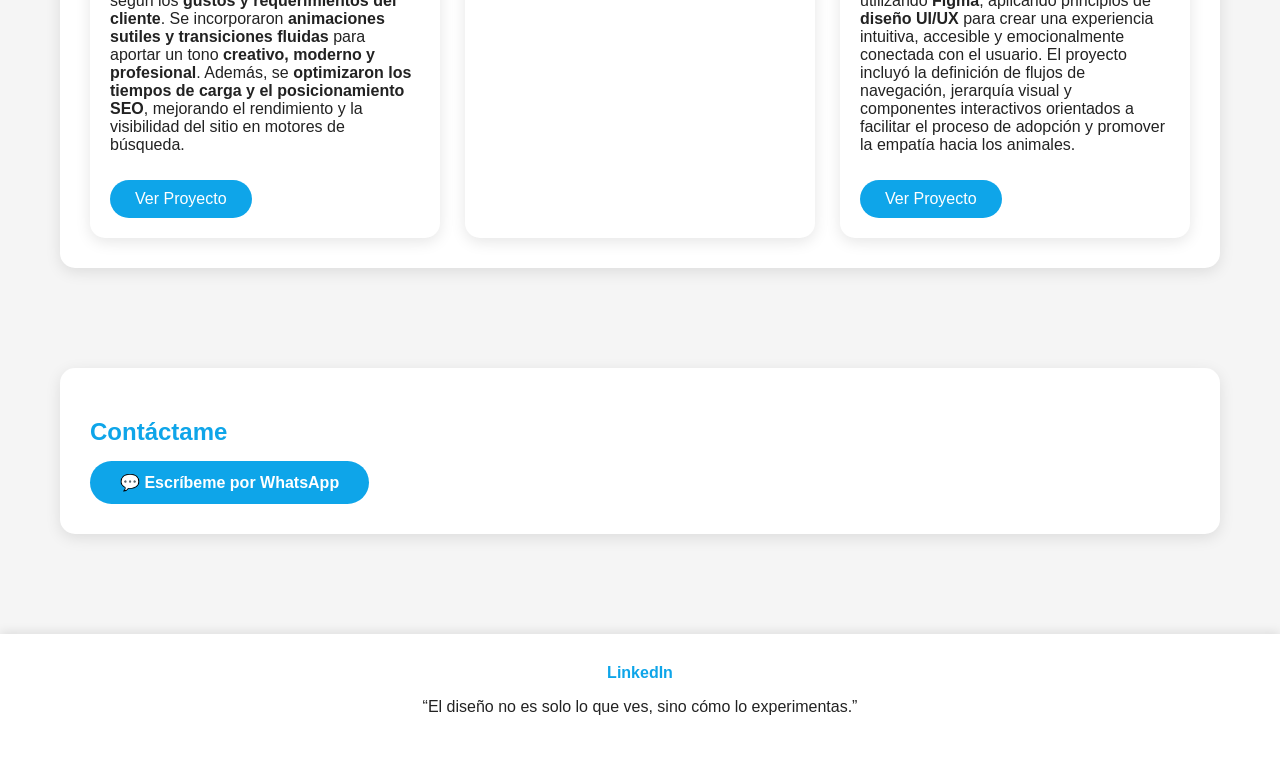
==== commit 61a2a120: "Actualizacion index" ====
--- a/index.html
+++ b/index.html
@@ -5,137 +5,100 @@
   <meta name="viewport" content="width=device-width, initial-scale=1.0" />
   <title>Portafolio - Nicolás Rincón</title>
   <link rel="stylesheet" href="style.css" />
-  <link href="https://fonts.googleapis.com/css2?family=Poppins:wght@300;400;600&display=swap" rel="stylesheet">
 </head>
 <body>
+  <header>
+    <h1>NR | Portafolio</h1>
+    <nav>
+      <a href="#sobre-mi">Sobre mí</a>
+      <a href="#educacion">Educación</a>
+      <a href="#experiencia">Experiencia</a>
+      <a href="#proyectos">Proyectos</a>
+      <a href="#contacto">Contáctame</a>
+    </nav>
+    <button class="toggle-theme" id="themeToggle">🌙</button>
+  </header>
 
-  <!-- ===== NAVBAR ===== -->
-  <nav class="navbar">
-    <div class="logo-area">
-      <img src="Logo.png" alt="Logo" class="logo">
-      <h1 class="name">Nicolás Rincón</h1>
+  <section id="sobre-mi" class="about">
+    <img src="perfil.jpg" alt="Nicolás Rincón" />
+    <div class="about-text">
+      <h2>Sobre mí</h2>
+      <p>
+        Soy <b>Nicolás Rincón</b>, Ingeniero en Multimedia egresado de la <b>Universidad Militar Nueva Granada</b>. 
+        Apasionado por el diseño digital y la tecnología, especializado en <b>UI/UX</b>. 
+        Combino creatividad y funcionalidad para diseñar interfaces intuitivas y experiencias centradas en el usuario. 
+        Manejo herramientas como <b>HTML, CSS y Python</b>, además de contar con experiencia en modelado y animación 3D. 
+        Siempre busco nuevos desafíos que impulsen mi crecimiento profesional y creativo.
+      </p>
+      <div class="btn-group">
+        <a href="https://wa.me/573188631450" class="btn">Contactarme</a>
+        <a href="NicolasRinconHV-Nov2025.pdf" class="btn">Descargar CV</a>
+      </div>
     </div>
-    <ul class="nav-links">
-      <li><a href="#sobre-mi">Sobre mí</a></li>
-      <li><a href="#educacion">Educación</a></li>
-      <li><a href="#experiencia">Experiencia</a></li>
-      <li><a href="#proyectos">Proyectos</a></li>
-      <li><a href="#contacto">Contáctame</a></li>
-    </ul>
-  </nav>
+  </section>
 
-  <!-- ===== SOBRE MÍ ===== -->
-  <section id="sobre-mi" class="section about fade-in">
-    <div class="about-content">
-      <div class="about-img">
-        <img src="perfil.jpg" alt="Foto Nicolás Rincón">
+  <section id="educacion" class="education">
+    <h2>Educación</h2>
+    <p><b>UNIVERSIDAD MILITAR NUEVA GRANADA</b> <br>
+    Pregrado - 2024</p>
+    <p><b>DIPLOMADO DE GERENCIA DE PROYECTOS PMI</b> <br>
+    2024</p>
+  </section>
+
+  <section id="experiencia" class="experience">
+    <h2>Experiencia</h2>
+    <p><b>Colvatel - 2024:</b> En el cargo de practicante de Ingeniería en Multimedia, mis responsabilidades incluyeron la gestión y mantenimiento de la página web de la empresa, así como la creación de piezas de diseño en Adobe para clientes y empleados internos.</p>
+    <p><b>AMS Mercadeo en Salud - 2025:</b> Encargado del diseño y desarrollo de landing pages en WordPress con Elementor, optimizadas para SEO y experiencia de usuario. Creación de banners y piezas visuales para redes sociales y sitios web del sector salud.</p>
+  </section>
+
+  <section id="proyectos" class="projects">
+    <h2>Proyectos Completados</h2>
+    <div class="project-grid">
+      <div class="project-card">
+        <img src="proyecto1.jpg" alt="Proyecto 1" />
+        <div class="content">
+          <h3>Rediseño página web AMS</h3>
+          <p>Se realizó un <b>rediseño completo del sitio web</b>, adaptando la estética y estructura según los <b>gustos y requerimientos del cliente</b>. Se incorporaron <b>animaciones sutiles y transiciones fluidas</b> para aportar un tono <b>creativo, moderno y profesional</b>. Además, se <b>optimizaron los tiempos de carga y el posicionamiento SEO</b>, mejorando el rendimiento y la visibilidad del sitio en motores de búsqueda.</p>
+          <a href="www.mercadeosalud.com" class="btn">Ver Proyecto</a>
+        </div>
       </div>
-      <div class="about-text">
-        <h2>Sobre mí</h2>
-        <p>
-          Soy <strong>Nicolás Rincón</strong>, Ingeniero en Multimedia egresado de la 
-          <strong>Universidad Militar Nueva Granada</strong>. Apasionado por el diseño digital y la tecnología, 
-          especializado en <strong>UI/UX</strong>. Combino creatividad y funcionalidad para diseñar 
-          interfaces intuitivas y experiencias centradas en el usuario. Manejo herramientas como 
-          <strong>HTML, CSS y Python</strong>, además de contar con experiencia en modelado y animación 3D. 
-          Siempre busco nuevos desafíos que impulsen mi crecimiento profesional y creativo.
-        </p>
-        <div class="buttons">
-          <a href="https://wa.me/573188631450" class="btn btn-primary">Contáctame</a>
-          <a href="NicolasRinconHV-Nov2025.pdf" class="btn btn-outline" download>Descargar CV</a>
+      <div class="project-card">
+        <img src="assets/proyecto2.jpg" alt="Proyecto 2" />
+        <div class="content">
+          <h3>Landing Page AMS</h3>
+          <p>Desarrollo y optimización SEO para empresa del sector salud.</p>
+          <a href="#" class="btn">Ver Proyecto</a>
+        </div>
+      </div>
+      <div class="project-card">
+        <img src="Home.png" alt="Proyecto 3" />
+        <div class="content">
+          <h3>Prototipo app movil</h3>
+          <p>Se desarrolló un <b>prototipo interactivo de una aplicación de adopción animal</b> utilizando <b>Figma</b>, aplicando principios de <b>diseño UI/UX</b> para crear una experiencia intuitiva, accesible y emocionalmente conectada con el usuario. El proyecto incluyó la definición de flujos de navegación, jerarquía visual y componentes interactivos orientados a facilitar el proceso de adopción y promover la empatía hacia los animales.</p>
+          <a href="https://www.figma.com/proto/7OFmME3tlMToTUsmeb3Msv/ADOPT-ME--Community-?node-id=4-331&starting-point-node-id=4%3A331&t=oVX9sY7WlCBjxWl8-1" class="btn">Ver Proyecto</a>
         </div>
       </div>
     </div>
   </section>
 
-  <!-- ===== EDUCACIÓN ===== -->
-  <section id="educacion" class="section education fade-in">
-    <h2>Educación</h2>
-    <div class="education-item">
-      <h3>Universidad Militar Nueva Granada</h3>
-      <p>Pregrado - 2024</p>
-    </div>
-    <div class="education-item">
-      <h3>Diplomado de Gerencia de Proyectos PMI</h3>
-      <p>2024</p>
-    </div>
+  <section id="contacto" class="contact">
+    <h2>Contáctame</h2>
+    <a href="https://wa.me/573188631450">💬 Escríbeme por WhatsApp</a>
   </section>
 
-  <!-- ===== EXPERIENCIA ===== -->
-  <section id="experiencia" class="section experience fade-in">
-    <h2>Experiencia</h2>
-    <div class="experience-item">
-      <h3>Colvatel - 2024</h3>
-      <p>En el cargo de practicante de Ingeniería en Multimedia, mis responsabilidades incluyeron la 
-        gestión y mantenimiento de la página web de la empresa, así como el uso de herramientas de Adobe 
-        para crear piezas de diseño destinadas tanto a los clientes como a los empleados internos.</p>
+  <footer>
+    <div class="socials">
+      <a href="https://www.linkedin.com/in/nicolas-rincon05/">LinkedIn</a>
     </div>
-    <div class="experience-item">
-      <h3>AMS Mercadeo en Salud - 2025</h3>
-      <p>Encargado del diseño y desarrollo de landing pages en WordPress con Elementor, optimizadas para 
-        SEO y experiencia de usuario. Creación de banners y piezas visuales para redes sociales y sitios 
-        web del sector salud. Participación en estrategias digitales y optimización de la identidad visual 
-        de marcas médicas.</p>
-    </div>
-  </section>
-
-  <!-- ===== PROYECTOS COMPLETADOS ===== -->
-  <section id="proyectos" class="section projects fade-in">
-    <h2>Proyectos Completados</h2>
-    <div class="projects-grid">
-      <div class="project-card">
-        <img src="proyecto1.jpg" alt="Proyecto 1">
-        <h3>Landing Page Médica</h3>
-        <p>Diseño y desarrollo de una landing page optimizada para clínicas y servicios de salud.</p>
-        <a href="https://mercadeosalud.com/" class="btn btn-primary">Ver Proyecto</a>
-      </div>
-      <div class="project-card">
-        <img src="proyecto2.jpg" alt="Proyecto 2">
-        <h3>App de Citas UI/UX</h3>
-        <p>Diseño centrado en el usuario para un sistema de agendamiento médico digital.</p>
-        <a href="#" class="btn btn-primary">Ver Proyecto</a>
-      </div>
-      <div class="project-card">
-        <img src="proyecto3.jpg" alt="Proyecto 3">
-        <h3>Dashboard Interactivo</h3>
-        <p>Diseño de interfaz funcional y atractiva para visualización de datos de usuarios.</p>
-        <a href="#" class="btn btn-primary">Ver Proyecto</a>
-      </div>
-    </div>
-  </section>
-
-  <!-- ===== CONTACTO ===== -->
-  <section id="contacto" class="section contact fade-in">
-    <h2>Contáctame</h2>
-    <p>¿Tienes un proyecto o idea en mente? ¡Hablemos y hagámoslo realidad!</p>
-    <a href="https://wa.me/573188631450" class="btn btn-primary cta">Escríbeme en WhatsApp</a>
-  </section>
-
-  <!-- ===== FOOTER ===== -->
-  <footer>
-    <p class="phrase">“El diseño no es solo cómo se ve, sino cómo funciona.” – Steve Jobs</p>
-    <div class="socials">
-      <a href="https://www.linkedin.com/in/nicolas-rincon05/" target="_blank">LinkedIn</a>
-      <a href="mailto:nicolasrincon@email.com">Email</a>
-    </div>
-    <p class="copy">© 2025 Nicolás Rincón</p>
+    <p>“El diseño no es solo lo que ves, sino cómo lo experimentas.”</p>
   </footer>
 
   <script>
-    // Animaciones suaves al hacer scroll
-    const faders = document.querySelectorAll('.fade-in');
-    const appearOptions = { threshold: 0.2 };
-
-    const appearOnScroll = new IntersectionObserver(function(entries, observer) {
-      entries.forEach(entry => {
-        if (!entry.isIntersecting) return;
-        entry.target.classList.add('appear');
-        observer.unobserve(entry.target);
-      });
-    }, appearOptions);
-
-    faders.forEach(fader => appearOnScroll.observe(fader));
+    const toggle = document.getElementById('themeToggle');
+    toggle.addEventListener('click', () => {
+      document.body.classList.toggle('dark');
+      toggle.textContent = document.body.classList.contains('dark') ? '☀️' : '🌙';
+    });
   </script>
-
 </body>
 </html>
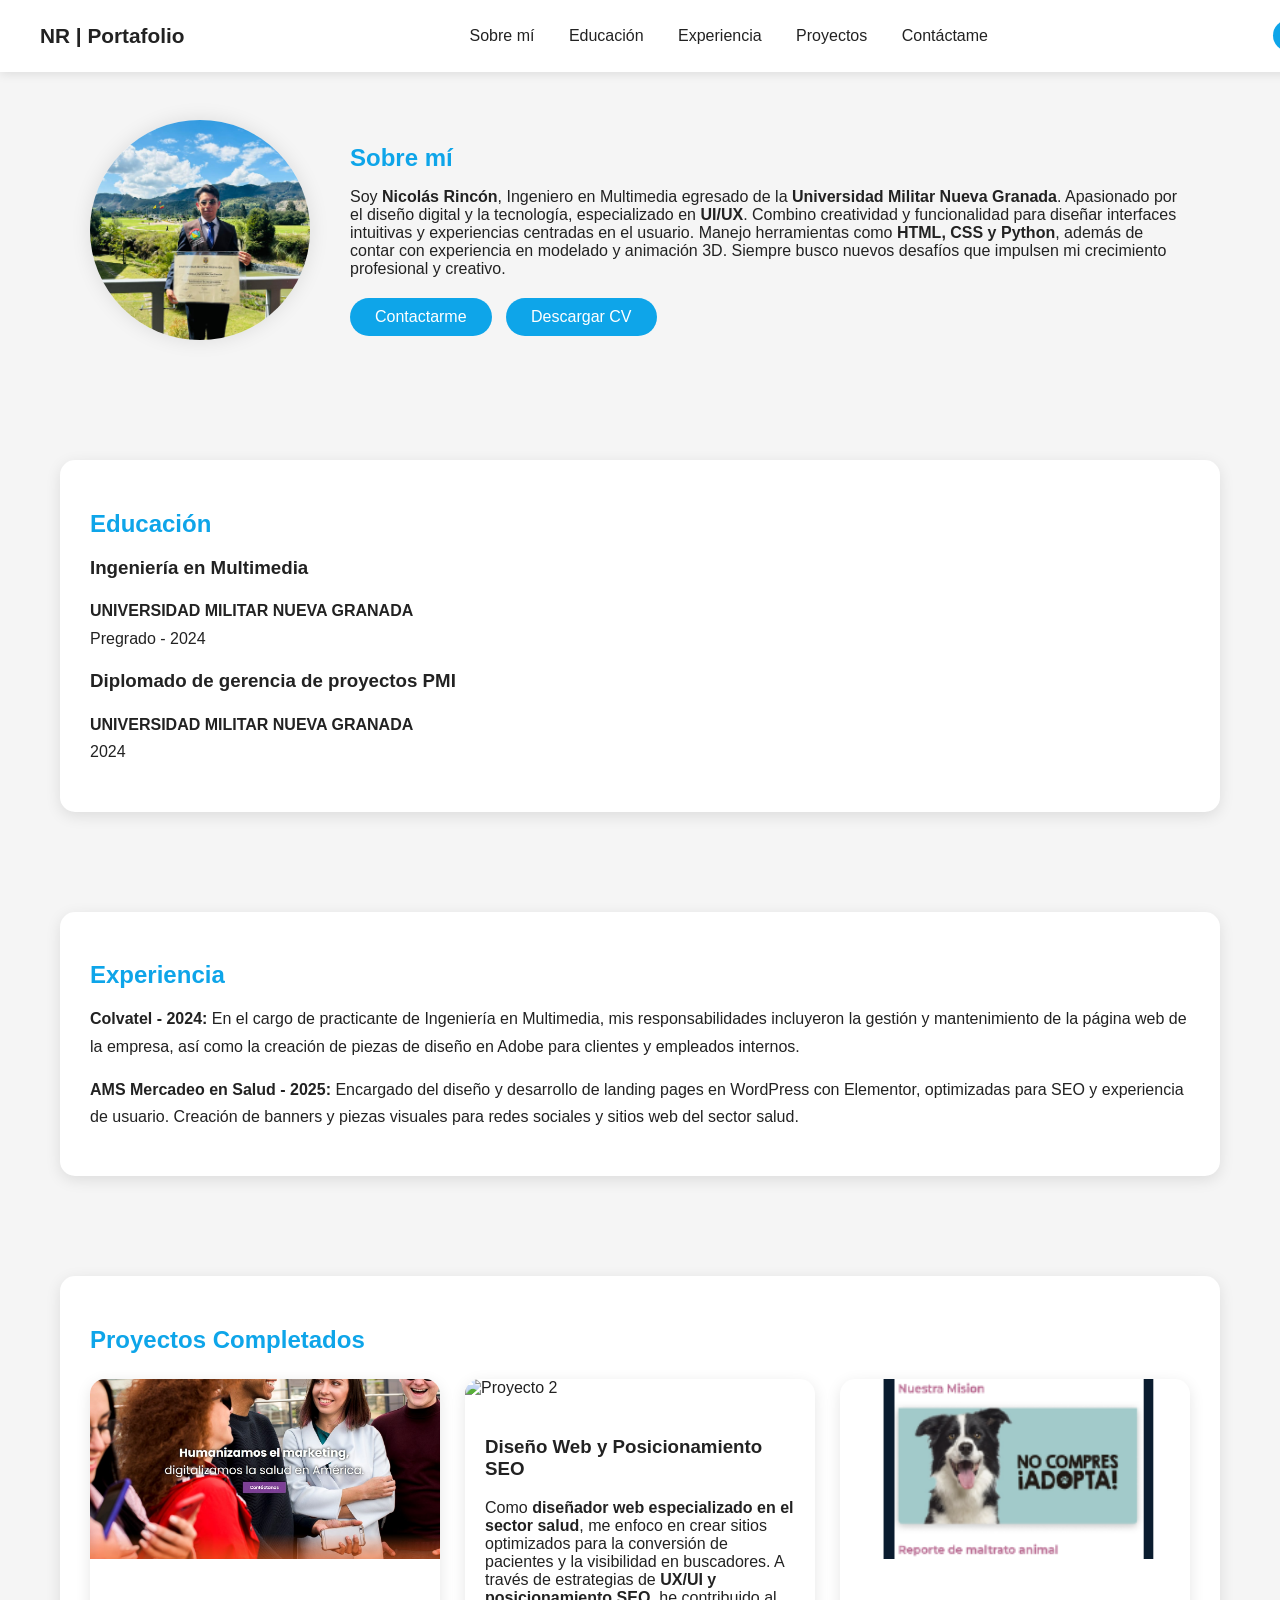
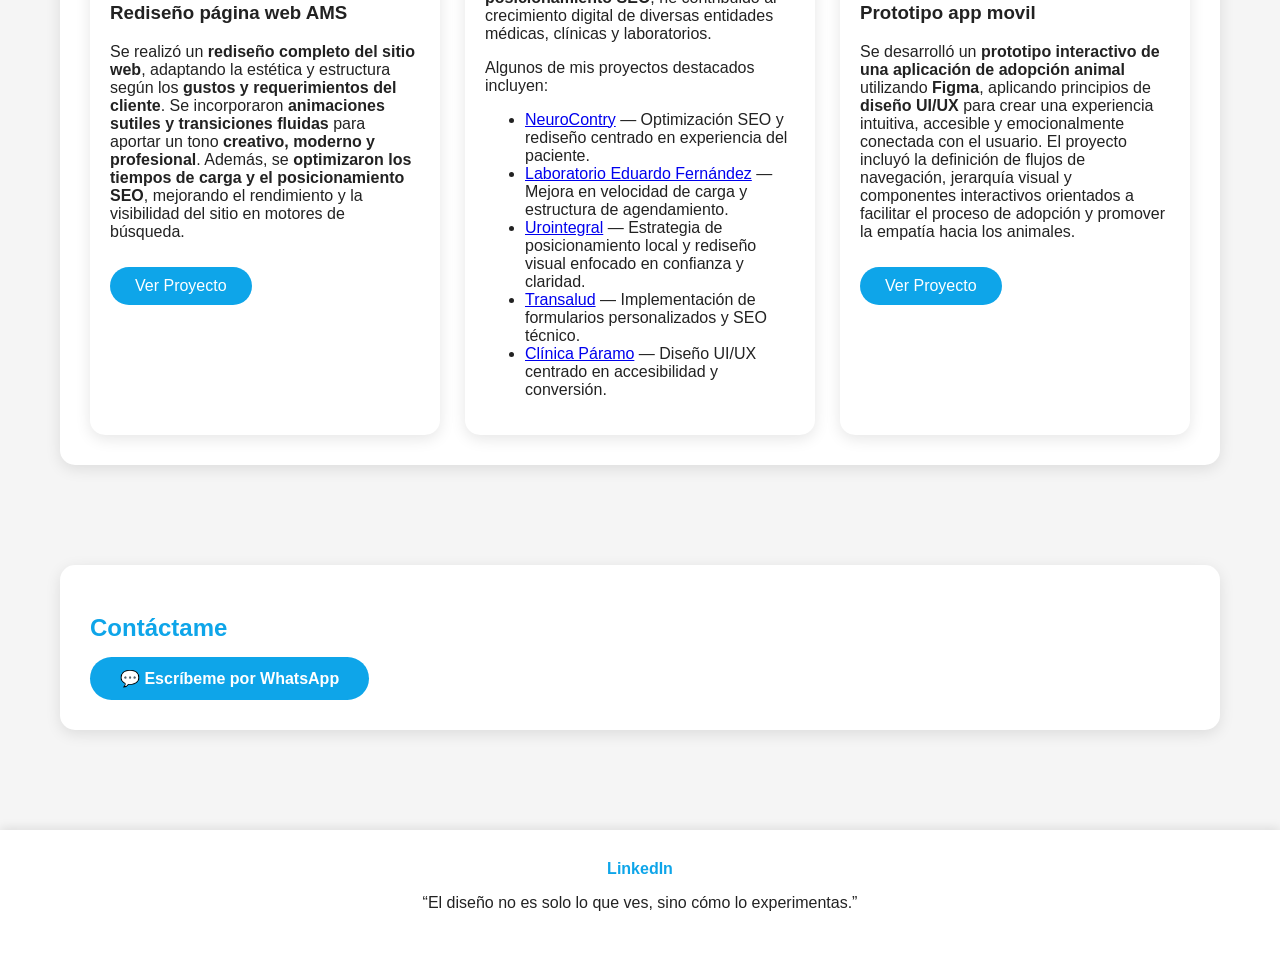
==== commit 2c8510d7: "Proyecto 2" ====
--- a/index.html
+++ b/index.html
@@ -39,9 +39,11 @@
 
   <section id="educacion" class="education">
     <h2>Educación</h2>
+    <h3>Ingeniería en Multimedia</h3>
     <p><b>UNIVERSIDAD MILITAR NUEVA GRANADA</b> <br>
     Pregrado - 2024</p>
-    <p><b>DIPLOMADO DE GERENCIA DE PROYECTOS PMI</b> <br>
+    <h3>Diplomado de gerencia de proyectos PMI</h3>
+    <p><b>UNIVERSIDAD MILITAR NUEVA GRANADA</b> <br>
     2024</p>
   </section>
 
@@ -65,9 +67,27 @@
       <div class="project-card">
         <img src="assets/proyecto2.jpg" alt="Proyecto 2" />
         <div class="content">
-          <h3>Landing Page AMS</h3>
-          <p>Desarrollo y optimización SEO para empresa del sector salud.</p>
-          <a href="#" class="btn">Ver Proyecto</a>
+          <h3>Diseño Web y Posicionamiento SEO</h3>
+          <p>Como <strong>diseñador web especializado en el sector salud</strong>, me enfoco en crear sitios optimizados para la conversión de pacientes y la visibilidad en buscadores. A través de estrategias de <strong>UX/UI y posicionamiento SEO</strong>, he contribuido al crecimiento digital de diversas entidades médicas, clínicas y laboratorios.</p>
+          <p>Algunos de mis proyectos destacados incluyen:
+          <ul>
+            <li>
+              <a href="https://www.neurocontry.com" target="_blank">NeuroContry</a> — Optimización SEO y rediseño centrado en experiencia del paciente.
+            </li>
+            <li>
+              <a href="https://www.laboratorioeduardofernandez.com" target="_blank">Laboratorio Eduardo Fernández</a> — Mejora en velocidad de carga y estructura de agendamiento.
+            </li>
+            <li>
+              <a href="https://www.urointegral.com" target="_blank">Urointegral</a> — Estrategia de posicionamiento local y rediseño visual enfocado en confianza y claridad.
+            </li>
+            <li>
+              <a href="https://www.transalud.com" target="_blank">Transalud</a> — Implementación de formularios personalizados y SEO técnico.
+            </li>
+            <li>
+              <a href="https://www.clinicaparamo.com" target="_blank">Clínica Páramo</a> — Diseño UI/UX centrado en accesibilidad y conversión.
+            </li>
+          </ul>
+        </p>
         </div>
       </div>
       <div class="project-card">
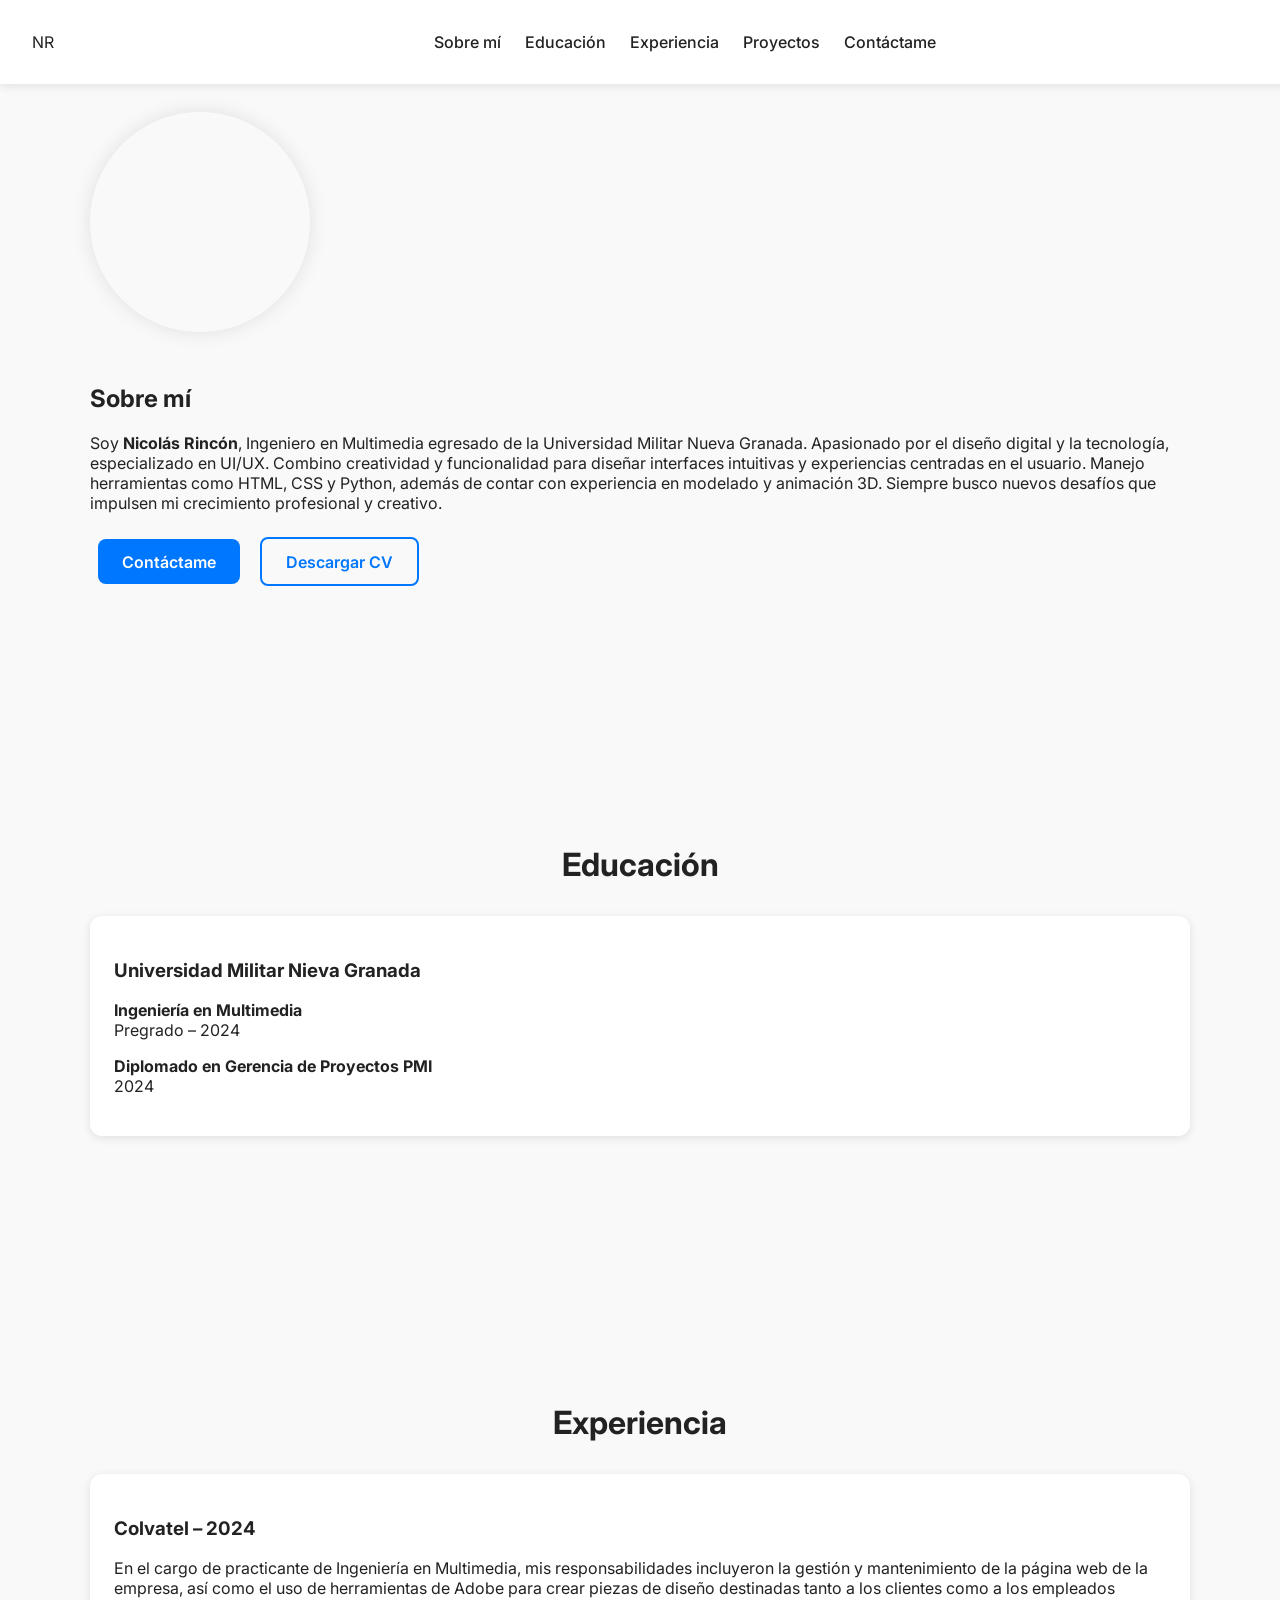
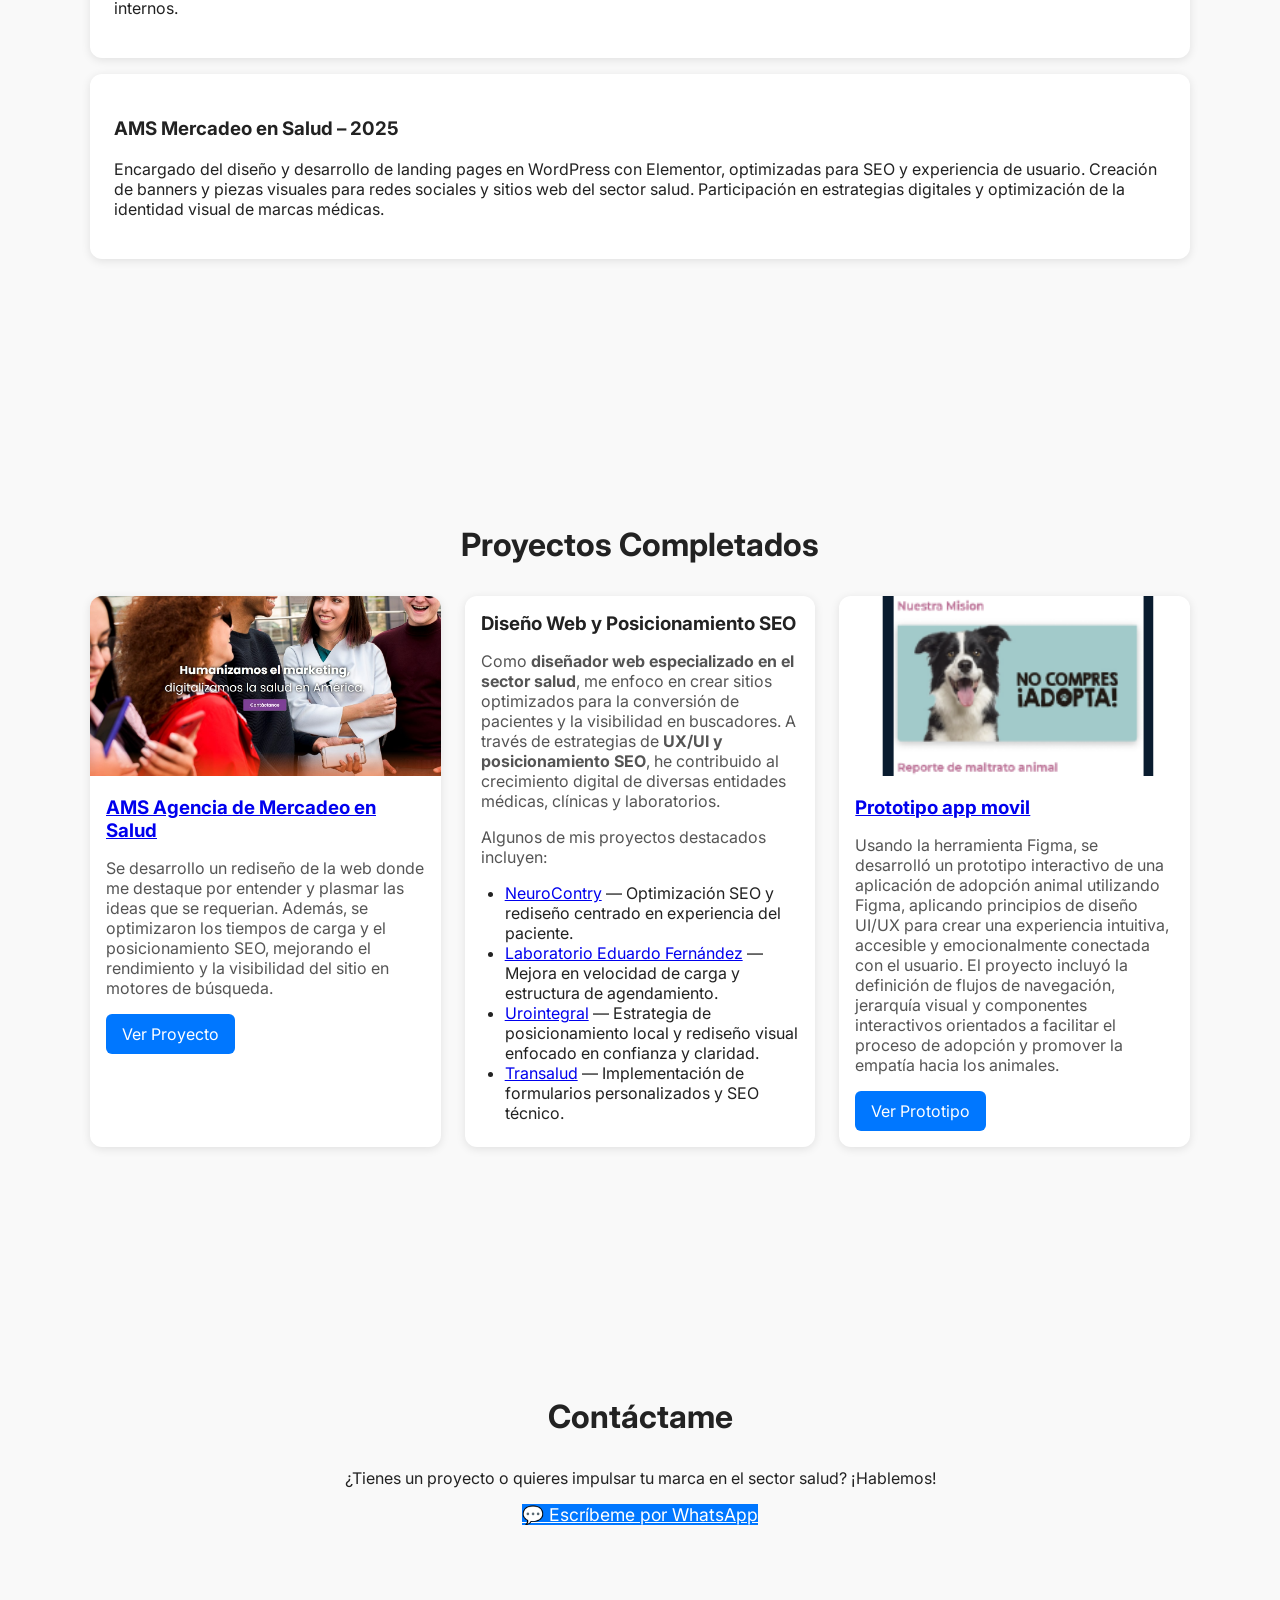
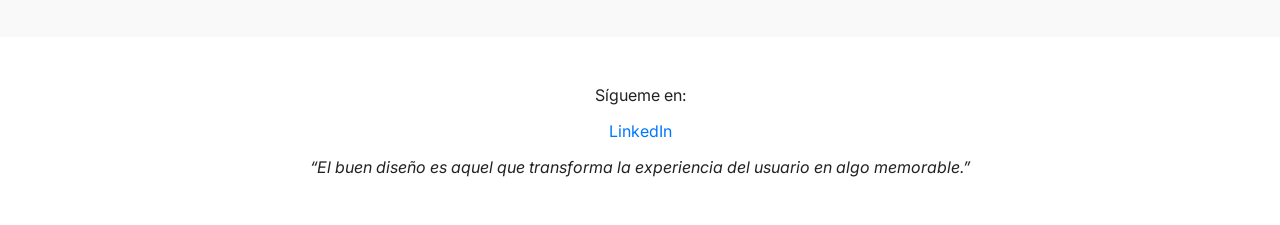
==== commit 95402801: "Actualizacion 3.0" ====
--- a/index.html
+++ b/index.html
@@ -1,124 +1,142 @@
 <!DOCTYPE html>
 <html lang="es">
 <head>
-  <meta charset="UTF-8" />
-  <meta name="viewport" content="width=device-width, initial-scale=1.0" />
-  <title>Portafolio - Nicolás Rincón</title>
-  <link rel="stylesheet" href="style.css" />
+    <meta charset="UTF-8">
+    <meta name="viewport" content="width=device-width, initial-scale=1.0">
+    <meta name="description" content="Portafolio de Nicolás Rincón, diseñador UI/UX especializado en proyectos web para el sector salud con enfoque en SEO y conversión.">
+    <meta name="keywords" content="Diseñador web, UI/UX, SEO médico, páginas web salud, diseño responsivo, landing pages, WordPress, Elementor">
+    <meta name="author" content="Nicolás Rincón">
+    <title>Portafolio - Nicolás Rincón</title>
+
+    <!-- AOS Animation Library -->
+    <link href="https://unpkg.com/aos@2.3.1/dist/aos.css" rel="stylesheet">
+
+    <!-- Google Fonts -->
+    <link href="https://fonts.googleapis.com/css2?family=Inter:wght@300;400;600&display=swap" rel="stylesheet">
+
+    <!-- CSS -->
+    <link rel="stylesheet" href="style.css">
 </head>
 <body>
-  <header>
-    <h1>NR | Portafolio</h1>
-    <nav>
-      <a href="#sobre-mi">Sobre mí</a>
-      <a href="#educacion">Educación</a>
-      <a href="#experiencia">Experiencia</a>
-      <a href="#proyectos">Proyectos</a>
-      <a href="#contacto">Contáctame</a>
-    </nav>
-    <button class="toggle-theme" id="themeToggle">🌙</button>
-  </header>
+    <!-- HEADER -->
+    <header class="navbar">
+        <div class="logo">NR</div>
+        <nav>
+            <ul>
+                <li><a href="#about">Sobre mí</a></li>
+                <li><a href="#education">Educación</a></li>
+                <li><a href="#experience">Experiencia</a></li>
+                <li><a href="#projects">Proyectos</a></li>
+                <li><a href="#contact">Contáctame</a></li>
+            </ul>
+        </nav>
+        <button id="theme-toggle" class="theme-btn">🌙</button>
+    </header>
 
-  <section id="sobre-mi" class="about">
-    <img src="perfil.jpg" alt="Nicolás Rincón" />
-    <div class="about-text">
-      <h2>Sobre mí</h2>
-      <p>
-        Soy <b>Nicolás Rincón</b>, Ingeniero en Multimedia egresado de la <b>Universidad Militar Nueva Granada</b>. 
-        Apasionado por el diseño digital y la tecnología, especializado en <b>UI/UX</b>. 
-        Combino creatividad y funcionalidad para diseñar interfaces intuitivas y experiencias centradas en el usuario. 
-        Manejo herramientas como <b>HTML, CSS y Python</b>, además de contar con experiencia en modelado y animación 3D. 
-        Siempre busco nuevos desafíos que impulsen mi crecimiento profesional y creativo.
-      </p>
-      <div class="btn-group">
-        <a href="https://wa.me/573188631450" class="btn">Contactarme</a>
-        <a href="NicolasRinconHV-Nov2025.pdf" class="btn">Descargar CV</a>
-      </div>
-    </div>
-  </section>
+    <!-- SOBRE MI -->
+    <section id="about" class="section about" data-aos="fade-up">
+        <div class="about-content">
+            <div class="profile-img"></div>
+            <div class="about-text">
+                <h1>Sobre mí</h1>
+                <p>Soy <strong>Nicolás Rincón</strong>, Ingeniero en Multimedia egresado de la Universidad Militar Nueva Granada. Apasionado por el diseño digital y la tecnología, especializado en UI/UX. Combino creatividad y funcionalidad para diseñar interfaces intuitivas y experiencias centradas en el usuario. Manejo herramientas como HTML, CSS y Python, además de contar con experiencia en modelado y animación 3D. Siempre busco nuevos desafíos que impulsen mi crecimiento profesional y creativo.</p>
+                <div class="buttons">
+                    <a href="#contact" class="btn primary">Contáctame</a>
+                    <a href="NicolasRinconHV-Nov2025.pdf" class="btn secondary" download>Descargar CV</a>
+                </div>
+            </div>
+        </div>
+    </section>
 
-  <section id="educacion" class="education">
-    <h2>Educación</h2>
-    <h3>Ingeniería en Multimedia</h3>
-    <p><b>UNIVERSIDAD MILITAR NUEVA GRANADA</b> <br>
-    Pregrado - 2024</p>
-    <h3>Diplomado de gerencia de proyectos PMI</h3>
-    <p><b>UNIVERSIDAD MILITAR NUEVA GRANADA</b> <br>
-    2024</p>
-  </section>
+    <!-- EDUCACION -->
+    <section id="education" class="section" data-aos="fade-up">
+        <h2>Educación</h2>
+        <div class="edu-card">
+          <h3>Universidad Militar Nieva Granada</h3>
+            <p><strong>Ingeniería en Multimedia</strong><br>Pregrado – 2024</p>
+            <p><strong>Diplomado en Gerencia de Proyectos PMI</strong><br>2024</p>
+        </div>
+    </section>
 
-  <section id="experiencia" class="experience">
-    <h2>Experiencia</h2>
-    <p><b>Colvatel - 2024:</b> En el cargo de practicante de Ingeniería en Multimedia, mis responsabilidades incluyeron la gestión y mantenimiento de la página web de la empresa, así como la creación de piezas de diseño en Adobe para clientes y empleados internos.</p>
-    <p><b>AMS Mercadeo en Salud - 2025:</b> Encargado del diseño y desarrollo de landing pages en WordPress con Elementor, optimizadas para SEO y experiencia de usuario. Creación de banners y piezas visuales para redes sociales y sitios web del sector salud.</p>
-  </section>
+    <!-- EXPERIENCIA -->
+    <section id="experience" class="section" data-aos="fade-up">
+        <h2>Experiencia</h2>
+        <div class="exp-card">
+            <h3>Colvatel – 2024</h3>
+            <p>En el cargo de practicante de Ingeniería en Multimedia, mis responsabilidades incluyeron la gestión y mantenimiento de la página web de la empresa, así como el uso de herramientas de Adobe para crear piezas de diseño destinadas tanto a los clientes como a los empleados internos.</p>
+        </div>
+        <div class="exp-card">
+            <h3>AMS Mercadeo en Salud – 2025</h3>
+            <p>Encargado del diseño y desarrollo de landing pages en WordPress con Elementor, optimizadas para SEO y experiencia de usuario. Creación de banners y piezas visuales para redes sociales y sitios web del sector salud. Participación en estrategias digitales y optimización de la identidad visual de marcas médicas.</p>
+        </div>
+    </section>
 
-  <section id="proyectos" class="projects">
-    <h2>Proyectos Completados</h2>
-    <div class="project-grid">
-      <div class="project-card">
-        <img src="proyecto1.jpg" alt="Proyecto 1" />
-        <div class="content">
-          <h3>Rediseño página web AMS</h3>
-          <p>Se realizó un <b>rediseño completo del sitio web</b>, adaptando la estética y estructura según los <b>gustos y requerimientos del cliente</b>. Se incorporaron <b>animaciones sutiles y transiciones fluidas</b> para aportar un tono <b>creativo, moderno y profesional</b>. Además, se <b>optimizaron los tiempos de carga y el posicionamiento SEO</b>, mejorando el rendimiento y la visibilidad del sitio en motores de búsqueda.</p>
-          <a href="www.mercadeosalud.com" class="btn">Ver Proyecto</a>
+    <!-- PROYECTOS -->
+    <section id="projects" class="section" data-aos="fade-up">
+        <h2>Proyectos Completados</h2>
+        <div class="projects-grid">
+            <div class="card">
+                <img src="proyecto1.jpg" alt="Proyecto Rediseño web AMS">
+                <h3><a href="https://www.mercadeosalud.com" target="_blank">AMS Agencia de Mercadeo en Salud</a></h3>
+                <p>Se desarrollo un rediseño de la web donde me destaque por entender y plasmar las ideas que se requerian. Además, se optimizaron los tiempos de carga y el posicionamiento SEO, mejorando el rendimiento y la visibilidad del sitio en motores de búsqueda.</p>
+                <a href="https://www.mercadeosalud.com" target="_blank" class="btn small">Ver Proyecto</a>
+            </div>
+            <div class="card">
+                <h3>Diseño Web y Posicionamiento SEO</h3>
+                <p>Como <strong>diseñador web especializado en el sector salud</strong>, me enfoco en crear sitios optimizados para la conversión de pacientes y la visibilidad en buscadores. A través de estrategias de <strong>UX/UI y posicionamiento SEO</strong>, he contribuido al crecimiento digital de diversas entidades médicas, clínicas y laboratorios.</p>
+                <p>Algunos de mis proyectos destacados incluyen:
+                <ul>
+                  <li>
+                    <a href="https://www.neurocontry.com" target="_blank">NeuroContry</a> — Optimización SEO y rediseño centrado en experiencia del paciente.
+                  </li>
+                  <li>
+                    <a href="https://www.laboratorioeduardofernandez.com" target="_blank">Laboratorio Eduardo Fernández</a> — Mejora en velocidad de carga y estructura de agendamiento.
+                  </li>
+                  <li>
+                    <a href="https://www.urointegral.com" target="_blank">Urointegral</a> — Estrategia de posicionamiento local y rediseño visual enfocado en confianza y claridad.
+                  </li>
+                  <li>
+                    <a href="https://www.transalud.com" target="_blank">Transalud</a> — Implementación de formularios personalizados y SEO técnico.
+                  </li>
+                </ul>
+              </p>
+            </div>
+            <div class="card">
+                <img src="Home.png" alt="Prototipo App movil">
+                <h3><a href="https://www.figma.com/proto/7OFmME3tlMToTUsmeb3Msv/ADOPT-ME--Community-?node-id=4-331&starting-point-node-id=4%3A331&t=oVX9sY7WlCBjxWl8-1" target="_blank">Prototipo app movil</a></h3>
+                <p>Usando la herramienta Figma, se desarrolló un prototipo interactivo de una aplicación de adopción animal utilizando Figma, aplicando principios de diseño UI/UX para crear una experiencia intuitiva, accesible y emocionalmente conectada con el usuario. El proyecto incluyó la definición de flujos de navegación, jerarquía visual y componentes interactivos orientados a facilitar el proceso de adopción y promover la empatía hacia los animales.</p>
+                <a href="https://www.figma.com/proto/7OFmME3tlMToTUsmeb3Msv/ADOPT-ME--Community-?node-id=4-331&starting-point-node-id=4%3A331&t=oVX9sY7WlCBjxWl8-1" target="_blank" class="btn small">Ver Prototipo</a>
+            </div>
         </div>
-      </div>
-      <div class="project-card">
-        <img src="assets/proyecto2.jpg" alt="Proyecto 2" />
-        <div class="content">
-          <h3>Diseño Web y Posicionamiento SEO</h3>
-          <p>Como <strong>diseñador web especializado en el sector salud</strong>, me enfoco en crear sitios optimizados para la conversión de pacientes y la visibilidad en buscadores. A través de estrategias de <strong>UX/UI y posicionamiento SEO</strong>, he contribuido al crecimiento digital de diversas entidades médicas, clínicas y laboratorios.</p>
-          <p>Algunos de mis proyectos destacados incluyen:
-          <ul>
-            <li>
-              <a href="https://www.neurocontry.com" target="_blank">NeuroContry</a> — Optimización SEO y rediseño centrado en experiencia del paciente.
-            </li>
-            <li>
-              <a href="https://www.laboratorioeduardofernandez.com" target="_blank">Laboratorio Eduardo Fernández</a> — Mejora en velocidad de carga y estructura de agendamiento.
-            </li>
-            <li>
-              <a href="https://www.urointegral.com" target="_blank">Urointegral</a> — Estrategia de posicionamiento local y rediseño visual enfocado en confianza y claridad.
-            </li>
-            <li>
-              <a href="https://www.transalud.com" target="_blank">Transalud</a> — Implementación de formularios personalizados y SEO técnico.
-            </li>
-            <li>
-              <a href="https://www.clinicaparamo.com" target="_blank">Clínica Páramo</a> — Diseño UI/UX centrado en accesibilidad y conversión.
-            </li>
-          </ul>
-        </p>
+    </section>
+
+    <!-- CONTACTO -->
+    <section id="contact" class="section contact" data-aos="fade-up">
+        <h2>Contáctame</h2>
+        <p>¿Tienes un proyecto o quieres impulsar tu marca en el sector salud? ¡Hablemos!</p>
+        <a href="https://wa.me/573188631450" target="_blank" class="btn primary whatsapp">💬 Escríbeme por WhatsApp</a>
+    </section>
+
+    <!-- FOOTER -->
+    <footer class="footer">
+        <p>Sígueme en:</p>
+        <div class="social">
+            <a href="https://www.linkedin.com" target="_blank">LinkedIn</a>
         </div>
-      </div>
-      <div class="project-card">
-        <img src="Home.png" alt="Proyecto 3" />
-        <div class="content">
-          <h3>Prototipo app movil</h3>
-          <p>Se desarrolló un <b>prototipo interactivo de una aplicación de adopción animal</b> utilizando <b>Figma</b>, aplicando principios de <b>diseño UI/UX</b> para crear una experiencia intuitiva, accesible y emocionalmente conectada con el usuario. El proyecto incluyó la definición de flujos de navegación, jerarquía visual y componentes interactivos orientados a facilitar el proceso de adopción y promover la empatía hacia los animales.</p>
-          <a href="https://www.figma.com/proto/7OFmME3tlMToTUsmeb3Msv/ADOPT-ME--Community-?node-id=4-331&starting-point-node-id=4%3A331&t=oVX9sY7WlCBjxWl8-1" class="btn">Ver Proyecto</a>
-        </div>
-      </div>
-    </div>
-  </section>
+        <p class="quote">“El buen diseño es aquel que transforma la experiencia del usuario en algo memorable.”</p>
+    </footer>
 
-  <section id="contacto" class="contact">
-    <h2>Contáctame</h2>
-    <a href="https://wa.me/573188631450">💬 Escríbeme por WhatsApp</a>
-  </section>
+    <!-- AOS JS -->
+    <script src="https://unpkg.com/aos@2.3.1/dist/aos.js"></script>
+    <script>
+        AOS.init({ duration: 1000, once: true });
 
-  <footer>
-    <div class="socials">
-      <a href="https://www.linkedin.com/in/nicolas-rincon05/">LinkedIn</a>
-    </div>
-    <p>“El diseño no es solo lo que ves, sino cómo lo experimentas.”</p>
-  </footer>
-
-  <script>
-    const toggle = document.getElementById('themeToggle');
-    toggle.addEventListener('click', () => {
-      document.body.classList.toggle('dark');
-      toggle.textContent = document.body.classList.contains('dark') ? '☀️' : '🌙';
-    });
-  </script>
+        // Toggle Dark Mode
+        const toggle = document.getElementById('theme-toggle');
+        toggle.addEventListener('click', () => {
+            document.body.classList.toggle('dark');
+            toggle.textContent = document.body.classList.contains('dark') ? '☀️' : '🌙';
+        });
+    </script>
 </body>
-</html>
+</html>
--- a/style.css
+++ b/style.css
@@ -1,231 +1,215 @@
 :root {
-  --bg-color: #f5f5f5;
-  --text-color: #222;
-  --accent-color: #0ea5e9;
-  --card-bg: #ffffff;
-  --shadow-color: rgba(0,0,0,0.1);
+    --bg: #f9f9f9;
+    --text: #222;
+    --primary: #0077ff;
+    --secondary: #555;
+    --card-bg: #fff;
+    --shadow: rgba(0, 0, 0, 0.1);
 }
 
 body.dark {
-  --bg-color: #0f172a;
-  --text-color: #f5f5f5;
-  --accent-color: #38bdf8;
-  --card-bg: #1e293b;
-  --shadow-color: rgba(0,0,0,0.6);
-}
-
+    --bg: #0e1116;
+    --text: #eaeaea;
+    --primary: #1e90ff;
+    --secondary: #aaa;
+    --card-bg: #1b1f25;
+    --shadow: rgba(255, 255, 255, 0.05);
+}
+
+/* General */
 body {
-  font-family: "Poppins", sans-serif;
-  margin: 0;
-  background-color: var(--bg-color);
-  color: var(--text-color);
-  transition: all 0.3s ease;
-}
-
-header {
-  position: fixed;
-  top: 0;
-  width: 100%;
-  background: var(--card-bg);
-  box-shadow: 0 2px 10px var(--shadow-color);
-  display: flex;
-  align-items: center;
-  justify-content: space-between;
-  padding: 10px 40px;
-  z-index: 100;
-}
-
-header h1 {
-  font-size: 1.3rem;
-  font-weight: 600;
-}
-
-nav a {
-  margin: 0 15px;
-  text-decoration: none;
-  color: var(--text-color);
-  font-weight: 500;
-  transition: 0.3s;
-}
-
-nav a:hover {
-  color: var(--accent-color);
-}
-
-.toggle-theme {
-  cursor: pointer;
-  background: var(--accent-color);
-  border: none;
-  color: white;
-  padding: 8px 15px;
-  border-radius: 20px;
-  transition: 0.3s;
-}
-
-.toggle-theme:hover {
-  transform: scale(1.05);
-  box-shadow: 0 0 10px var(--accent-color);
-}
-
-section {
-  max-width: 1100px;
-  margin: 100px auto;
-  padding: 20px;
-}
-
-.about {
-  display: flex;
-  flex-wrap: wrap;
-  align-items: center;
-  justify-content: space-between;
-  gap: 40px;
-}
-
-.about img {
-  width: 220px;
-  height: 220px;
-  border-radius: 50%;
-  object-fit: cover;
-  transition: transform 0.4s ease, filter 0.4s ease;
-  box-shadow: 0 0 20px var(--shadow-color);
-}
-
-.about img:hover {
-  transform: rotateY(15deg) scale(1.05);
-  filter: brightness(1.2);
-}
-
-.about-text {
-  flex: 1;
-  min-width: 300px;
-}
-
-.btn-group {
-  margin-top: 20px;
-}
-
-.btn {
-  display: inline-block;
-  background: var(--accent-color);
-  color: #fff;
-  padding: 10px 25px;
-  border-radius: 25px;
-  text-decoration: none;
-  margin-right: 10px;
-  transition: transform 0.3s, box-shadow 0.3s;
+    font-family: 'Inter', sans-serif;
+    margin: 0;
+    background: var(--bg);
+    color: var(--text);
+    transition: background 0.3s, color 0.3s;
+}
+
+/* Navbar */
+.navbar {
+    position: fixed;
+    top: 0;
+    width: 100%;
+    background: var(--card-bg);
+    box-shadow: 0 2px 10px var(--shadow);
+    display: flex;
+    justify-content: space-between;
+    align-items: center;
+    padding: 1rem 2rem;
+    z-index: 10;
+}
+
+.navbar ul {
+    display: flex;
+    list-style: none;
+    gap: 1.5rem;
+}
+
+.navbar a {
+    text-decoration: none;
+    color: var(--text);
+    font-weight: 500;
+    transition: color 0.3s;
+}
+
+.navbar a:hover {
+    color: var(--primary);
+}
+
+.theme-btn {
+    background: none;
+    border: none;
+    cursor: pointer;
+    font-size: 1.2rem;
+}
+
+/* Sections */
+.section {
+    padding: 7rem 2rem;
+    max-width: 1100px;
+    margin: auto;
+}
+
+.section h2 {
+    text-align: center;
+    margin-bottom: 2rem;
+    font-size: 2rem;
+}
+
+/* About */
+.about-content {
+    display: flex;
+    align-items: center;
+    flex-wrap: wrap;
+    gap: 2rem;
+}
+
+.profile-img {
+    width: 220px;
+    height: 220px;
+    background: url('perfil.webp') center/cover no-repeat;
+    border-radius: 50%;
+    box-shadow: 0 0 20px var(--shadow);
+    transition: transform 0.3s, filter 0.3s;
+}
+.profile-img:hover {
+    transform: rotate3d(1, 1, 0, 10deg);
+    filter: brightness(1.1);
+}
+
+.buttons .btn {
+    display: inline-block;
+    margin: 0.5rem;
+    padding: 0.8rem 1.5rem;
+    border-radius: 8px;
+    text-decoration: none;
+    font-weight: 600;
+    transition: transform 0.3s, background 0.3s;
+}
+
+.btn.primary {
+    background: var(--primary);
+    color: #fff;
+}
+
+.btn.secondary {
+    border: 2px solid var(--primary);
+    color: var(--primary);
 }
 
 .btn:hover {
-  transform: translateY(-3px);
-  box-shadow: 0 5px 15px var(--accent-color);
-}
-
-.education, .experience, .projects, .contact {
-  background: var(--card-bg);
-  border-radius: 15px;
-  padding: 30px;
-  box-shadow: 0 4px 15px var(--shadow-color);
-  margin-top: 40px;
-}
-
-h2 {
-  color: var(--accent-color);
-  margin-bottom: 15px;
-}
-
-.education p, .experience p {
-  line-height: 1.7;
-}
-
-/* Proyectos */
-.project-grid {
-  display: grid;
-  grid-template-columns: repeat(auto-fit, minmax(300px, 1fr));
-  gap: 25px;
-  margin-top: 25px;
-}
-
-.project-card {
-  background: var(--card-bg);
-  border-radius: 15px;
-  overflow: hidden;
-  box-shadow: 0 4px 15px var(--shadow-color);
-  transition: transform 0.3s, box-shadow 0.3s;
-}
-
-.project-card:hover {
-  transform: translateY(-5px);
-  box-shadow: 0 8px 20px var(--accent-color);
-}
-
-.project-card img {
-  width: 100%;
-  height: 180px;
-  object-fit: cover;
-  transition: filter 0.4s ease;
-}
-
-.project-card img:hover {
-  filter: brightness(1.1);
-}
-
-.project-card .content {
-  padding: 20px;
-}
-
-.project-card .btn {
-  margin-top: 10px;
-  display: inline-block;
-}
-
-/* Contacto */
-.contact a {
-  display: inline-block;
-  background: var(--accent-color);
-  color: #fff;
-  padding: 12px 30px;
-  border-radius: 30px;
-  text-decoration: none;
-  font-weight: 600;
-  transition: transform 0.3s, box-shadow 0.3s;
-}
-
-.contact a:hover {
-  transform: scale(1.05);
-  box-shadow: 0 5px 15px var(--accent-color);
-}
-
-footer {
-  text-align: center;
-  padding: 30px;
-  background: var(--card-bg);
-  color: var(--text-color);
-  box-shadow: 0 -2px 10px var(--shadow-color);
-}
-
-.socials a {
-  margin: 0 10px;
-  color: var(--accent-color);
-  text-decoration: none;
-  font-weight: bold;
-}
-
+    transform: scale(1.05);
+    filter: brightness(1.1);
+}
+
+/* Experience / Education */
+.exp-card, .edu-card {
+    background: var(--card-bg);
+    box-shadow: 0 2px 10px var(--shadow);
+    padding: 1.5rem;
+    border-radius: 12px;
+    margin-bottom: 1rem;
+}
+
+/* Projects */
+.projects-grid {
+    display: grid;
+    grid-template-columns: repeat(auto-fit, minmax(280px, 1fr));
+    gap: 1.5rem;
+}
+
+.card {
+    background: var(--card-bg);
+    box-shadow: 0 2px 10px var(--shadow);
+    border-radius: 12px;
+    overflow: hidden;
+    transition: transform 0.4s;
+}
+
+.card:hover {
+    transform: translateY(-8px) scale(1.02);
+}
+
+.card img {
+    width: 100%;
+    height: 180px;
+    object-fit: cover;
+}
+
+.card h3 {
+    margin: 1rem;
+}
+
+.card p {
+    margin: 0 1rem 1rem;
+    color: var(--secondary);
+}
+
+.btn.small {
+    display: inline-block;
+    margin: 0 1rem 1rem;
+    padding: 0.6rem 1rem;
+    background: var(--primary);
+    color: #fff;
+    border-radius: 6px;
+    text-decoration: none;
+}
+
+/* Contact */
+.contact {
+    text-align: center;
+}
+
+.whatsapp {
+    font-size: 1.1rem;
+}
+
+/* Footer */
+.footer {
+    text-align: center;
+    padding: 2rem;
+    background: var(--card-bg);
+}
+
+.footer .social a {
+    margin: 0 0.5rem;
+    color: var(--primary);
+    text-decoration: none;
+}
+
+.footer .quote {
+    font-style: italic;
+    margin-top: 1rem;
+}
+
+/* Responsive */
 @media (max-width: 768px) {
-  header {
-    flex-direction: column;
-    padding: 10px 20px;
-  }
-
-  nav {
-    margin-top: 10px;
-  }
-
-  .about {
-    flex-direction: column;
-    text-align: center;
-  }
-
-  .about img {
-    margin-bottom: 20px;
-  }
-}
+    .about-content {
+        flex-direction: column;
+        text-align: center;
+    }
+
+    .navbar ul {
+        display: none;
+    }
+}
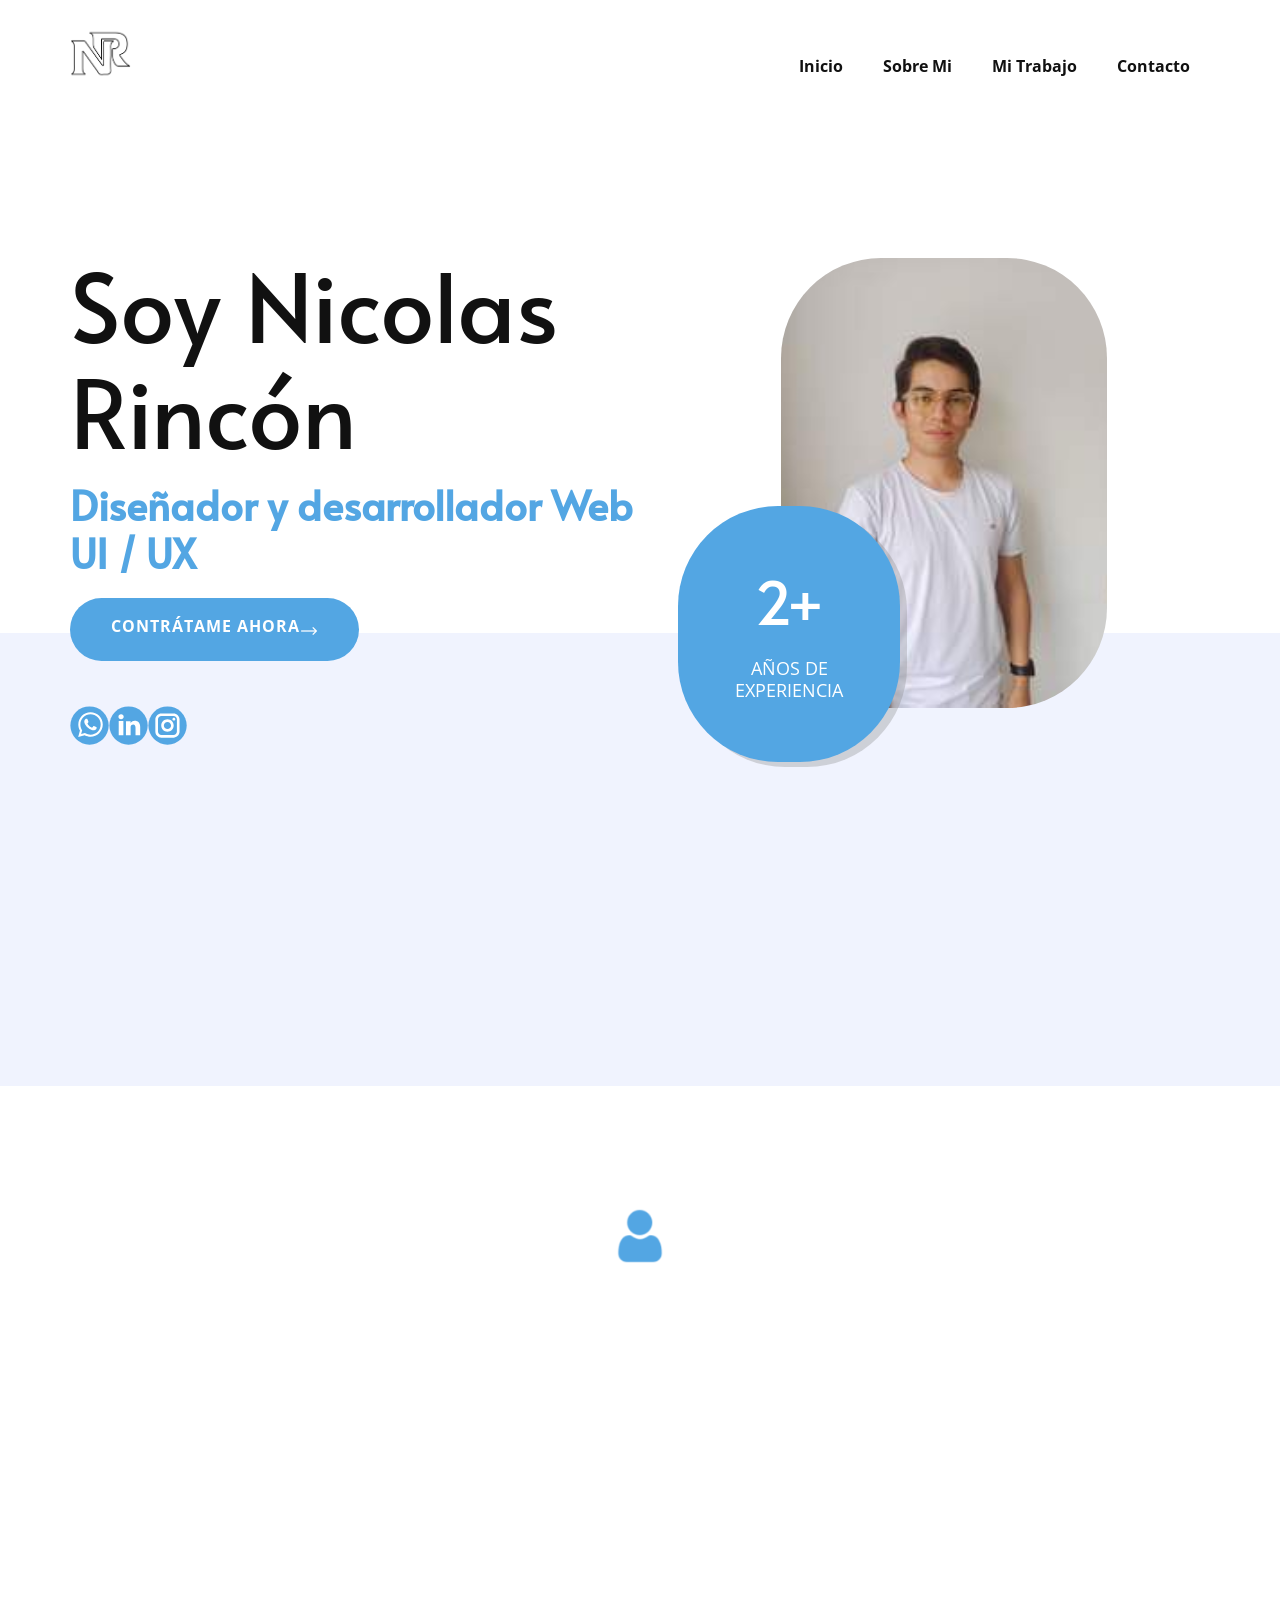
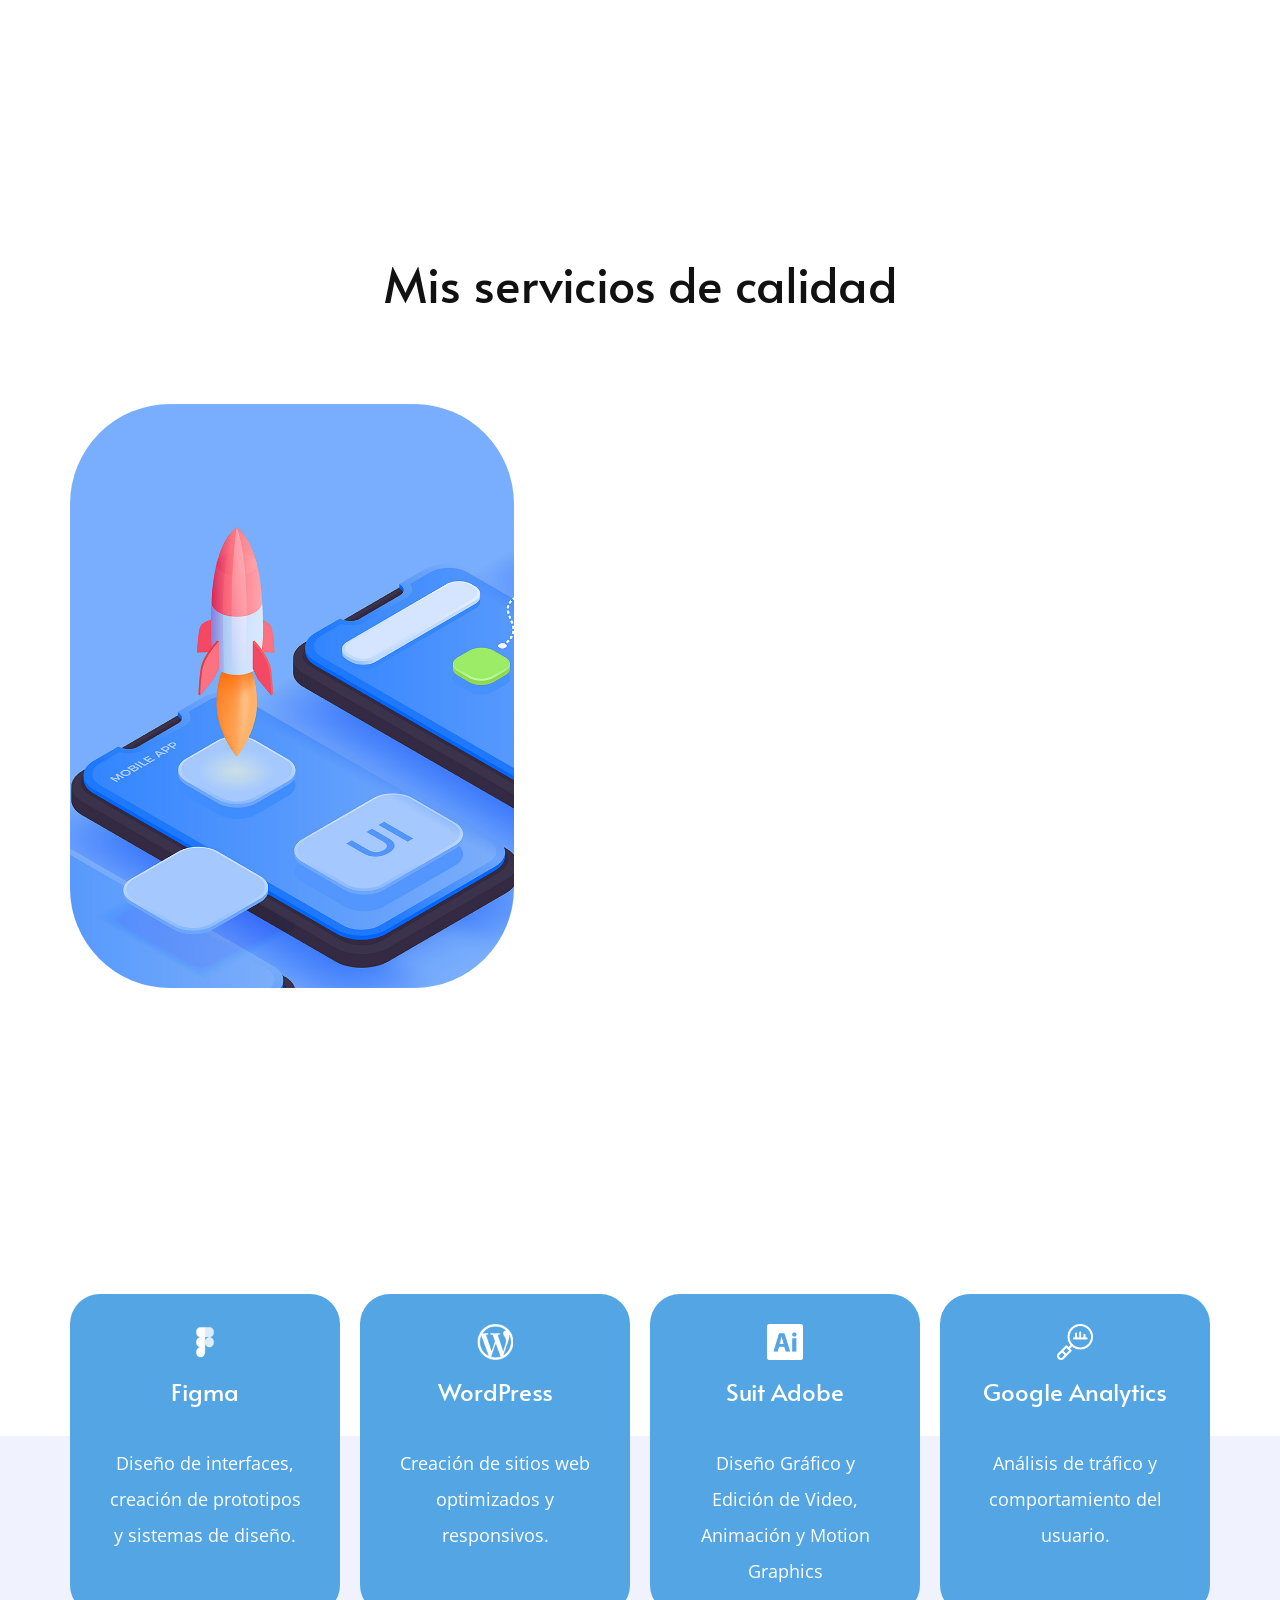
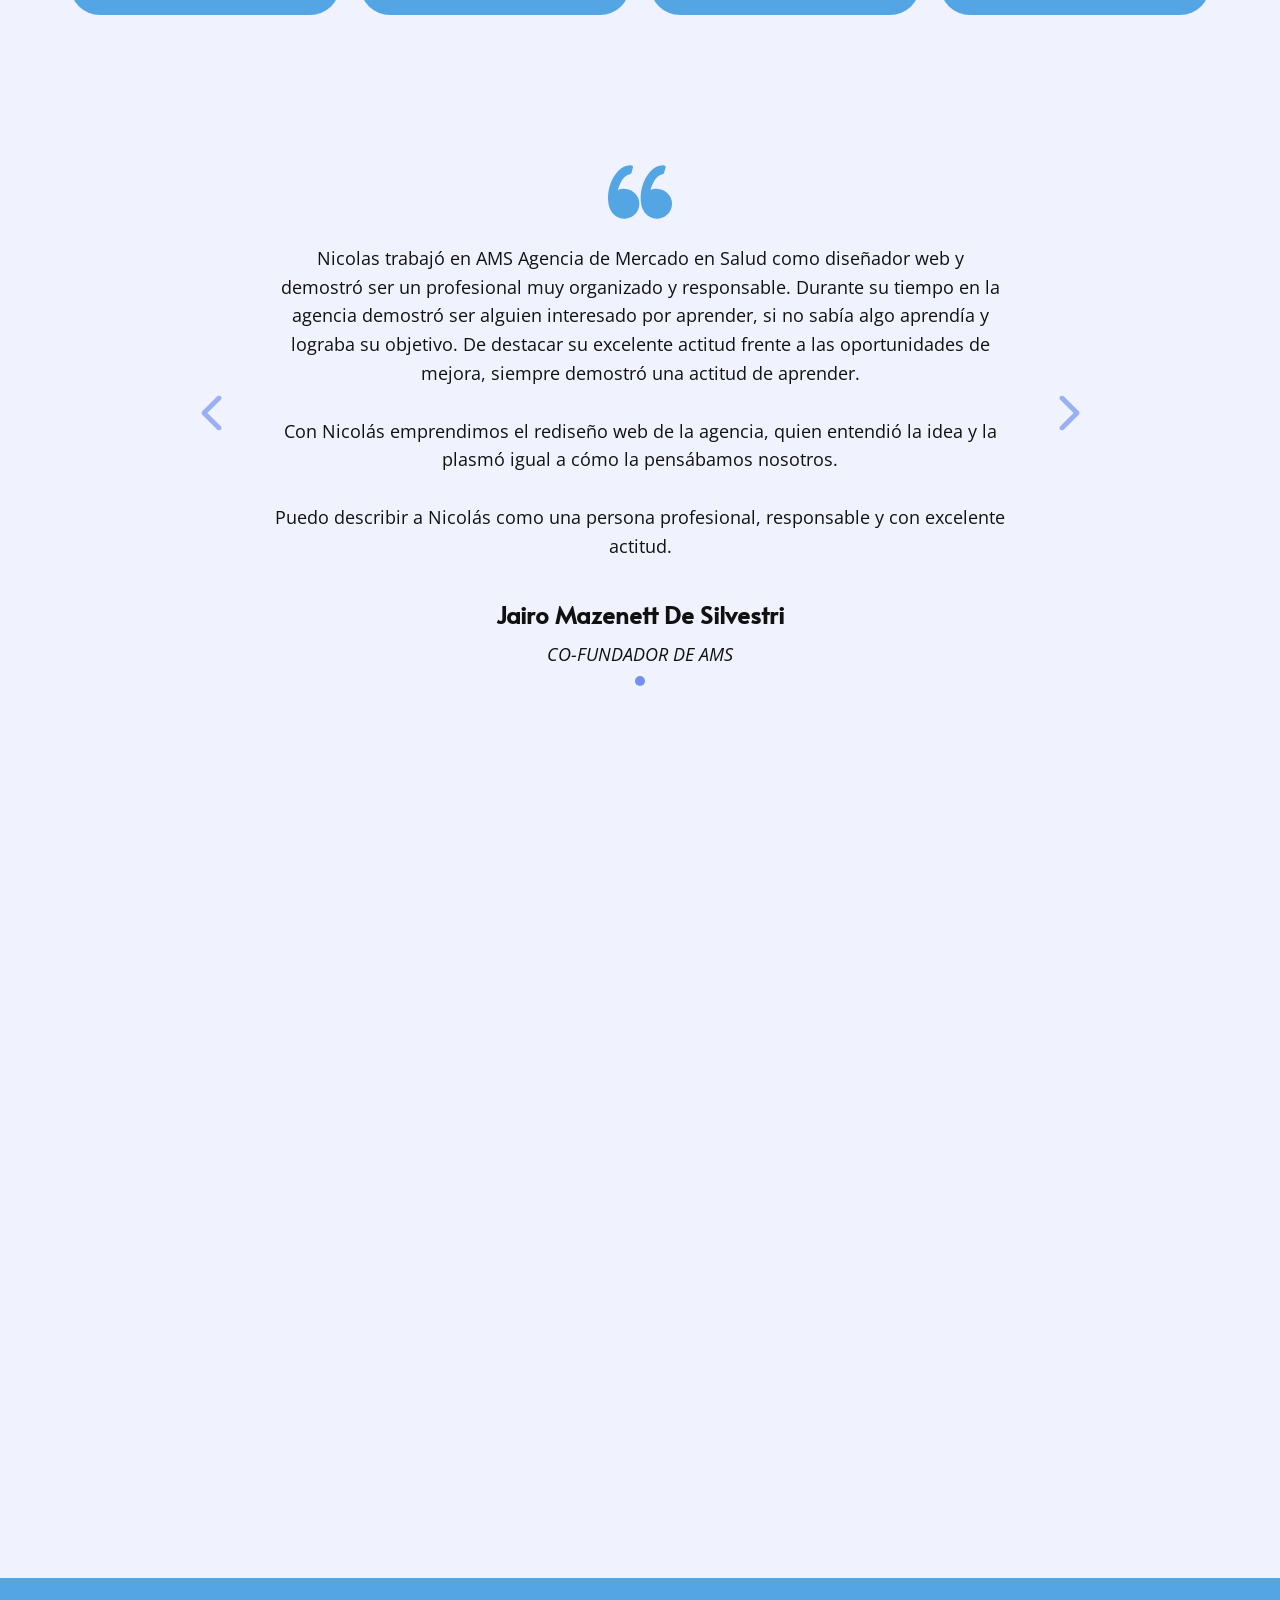
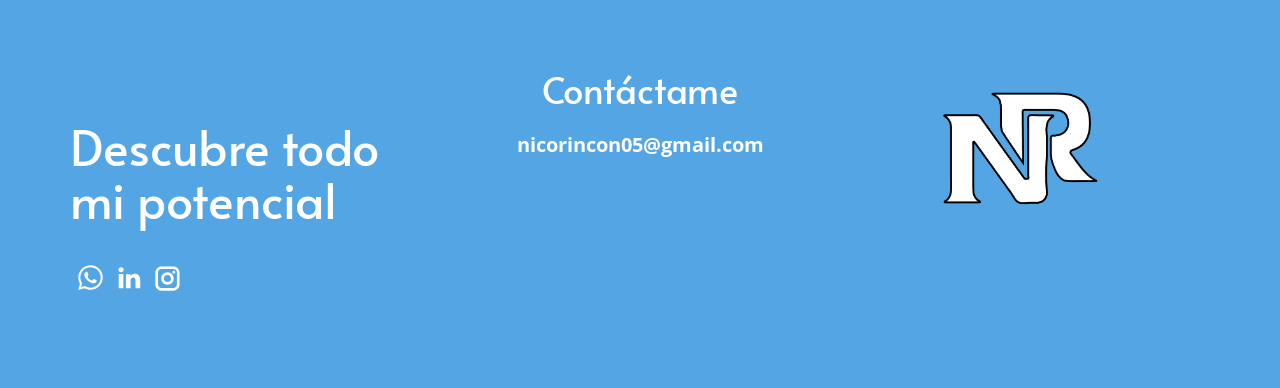
==== commit 72d94d3b: "Ortografia arreglo" ====
--- a/index.html
+++ b/index.html
@@ -1,142 +1,382 @@
 <!DOCTYPE html>
-<html lang="es">
-<head>
-    <meta charset="UTF-8">
+<html style="font-size: 16px;" lang="es"><head>
     <meta name="viewport" content="width=device-width, initial-scale=1.0">
-    <meta name="description" content="Portafolio de Nicolás Rincón, diseñador UI/UX especializado en proyectos web para el sector salud con enfoque en SEO y conversión.">
-    <meta name="keywords" content="Diseñador web, UI/UX, SEO médico, páginas web salud, diseño responsivo, landing pages, WordPress, Elementor">
-    <meta name="author" content="Nicolás Rincón">
-    <title>Portafolio - Nicolás Rincón</title>
-
-    <!-- AOS Animation Library -->
-    <link href="https://unpkg.com/aos@2.3.1/dist/aos.css" rel="stylesheet">
-
-    <!-- Google Fonts -->
-    <link href="https://fonts.googleapis.com/css2?family=Inter:wght@300;400;600&display=swap" rel="stylesheet">
-
-    <!-- CSS -->
-    <link rel="stylesheet" href="style.css">
-</head>
-<body>
-    <!-- HEADER -->
-    <header class="navbar">
-        <div class="logo">NR</div>
-        <nav>
-            <ul>
-                <li><a href="#about">Sobre mí</a></li>
-                <li><a href="#education">Educación</a></li>
-                <li><a href="#experience">Experiencia</a></li>
-                <li><a href="#projects">Proyectos</a></li>
-                <li><a href="#contact">Contáctame</a></li>
-            </ul>
+    <meta charset="utf-8">
+    <meta name="keywords" content="Soy Nicolas, Hola, soy Nicolas. Un placer conocerte., Mis servicios de calidad, Mis habilidades laborales, Trabajemos juntos. Agendamos una reunión., Aquí están algunos de mis clientes., Mis habilidades especiales, Mis obras, Últimos consejos y trucos, Clientes, Creatividad y Café, El arte de la marca, Del boceto a la pantalla, Contáctame">
+    <meta name="description" content="">
+    <title>inicio</title>
+    <link rel="stylesheet" href="nicepage.css" media="screen">
+<link rel="stylesheet" href="index.css" media="screen">
+    <script class="u-script" type="text/javascript" src="jquery.js" defer=""></script>
+    <script class="u-script" type="text/javascript" src="nicepage.js" defer=""></script>
+    <meta name="generator" content="Nicepage 8.0.6, nicepage.com">
+    
+    
+    
+    
+    
+    
+    
+    
+    <link id="u-page-google-font" rel="stylesheet" href="https://fonts.googleapis.com/css2?display=swap&amp;family=Open+Sans:ital,wght@0,300;0,400;0,500;0,600;0,700;0,800;1,300;1,400;1,500;1,600;1,700;1,800&amp;family=Alata:wght@400">
+    <script type="application/ld+json">{
+		"@context": "http://schema.org",
+		"@type": "Organization",
+		"name": "",
+		"logo": "images/Logo.png",
+		"sameAs": [
+				"https://wa.me/573188631450",
+				"https://www.linkedin.com/in/nicolas-rincon05/",
+				"https://www.instagram.com/nicolas_rin05?igsh=dDh1dGFoaHFxdDdw"
+		]
+}</script>
+    <meta name="theme-color" content="#7190f0">
+    <meta property="og:title" content="Casa">
+    <meta property="og:type" content="website">
+  <meta data-intl-tel-input-cdn-path="intlTelInput/"></head>
+  <body data-home-page="Casa.html" data-home-page-title="Casa" data-path-to-root="./" data-include-products="false" class="u-body u-clearfix u-xl-mode" data-lang="es"><header class="u-clearfix u-header u-header" id="sec-d472"><div class="u-clearfix u-sheet u-valign-middle u-sheet-1">
+        <a href="#" class="u-image u-logo u-image-1" data-image-width="501" data-image-height="501">
+          <img src="images/Logo.png" class="u-logo-image u-logo-image-1">
+        </a>
+        <nav class="u-menu u-menu-one-level u-offcanvas u-menu-1" role="navigation">
+          <div class="menu-collapse" style="font-size: 1rem; letter-spacing: 0px; font-weight: 700;">
+            <a class="u-button-style u-custom-left-right-menu-spacing u-custom-padding-bottom u-custom-text-active-color u-custom-text-hover-color u-custom-top-bottom-menu-spacing u-hamburger-link u-nav-link u-text-active-palette-1-base u-text-hover-palette-2-base" href="#" tabindex="-1" aria-label="Open menu" aria-controls="5fca">
+              <svg class="u-svg-link" viewBox="0 0 24 24"><use xlink:href="#menu-hamburger"></use></svg>
+              <svg class="u-svg-content" version="1.1" id="menu-hamburger" viewBox="0 0 16 16" x="0px" y="0px" xmlns:xlink="http://www.w3.org/1999/xlink" xmlns="http://www.w3.org/2000/svg"><g><rect y="1" width="16" height="2"></rect><rect y="7" width="16" height="2"></rect><rect y="13" width="16" height="2"></rect>
+</g></svg>
+            </a>
+          </div>
+          <div class="u-custom-menu u-nav-container">
+            <ul role="menubar" class="u-nav u-unstyled u-nav-1"><li role="none" class="u-nav-item"><a role="menuitem" class="u-button-style u-nav-link u-text-active-custom-color-1 u-text-hover-custom-color-1" href="./" style="padding: 10px 20px;">Inicio</a>
+</li><li role="none" class="u-nav-item"><a role="menuitem" class="u-button-style u-nav-link u-text-active-custom-color-1 u-text-hover-custom-color-1" href="Acerca-de.html" style="padding: 10px 20px;">Sobre Mi</a>
+</li><li role="none" class="u-nav-item"><a role="menuitem" class="u-button-style u-nav-link u-text-active-custom-color-1 u-text-hover-custom-color-1" href="portfolio-Page.html" style="padding: 10px 20px;">Mi Trabajo</a>
+</li><li role="none" class="u-nav-item"><a role="menuitem" class="u-button-style u-nav-link u-text-active-custom-color-1 u-text-hover-custom-color-1" href="Contacto.html" style="padding: 10px 20px;">Contacto</a>
+</li></ul>
+          </div>
+          <div class="u-custom-menu u-nav-container-collapse" id="5fca" role="region" aria-label="Menu panel">
+            <div class="u-black u-container-style u-inner-container-layout u-opacity u-opacity-95 u-sidenav">
+              <div class="u-inner-container-layout u-sidenav-overflow">
+                <div class="u-menu-close" tabindex="-1" aria-label="Close menu"></div>
+                <ul class="u-align-center u-nav u-popupmenu-items u-unstyled u-nav-2" role="menubar"><li role="none" class="u-nav-item"><a role="menuitem" class="u-button-style u-nav-link" href="./">Inicio</a>
+</li><li role="none" class="u-nav-item"><a role="menuitem" class="u-button-style u-nav-link" href="Acerca-de.html">Sobre Mi</a>
+</li><li role="none" class="u-nav-item"><a role="menuitem" class="u-button-style u-nav-link" href="portfolio-Page.html">Mi Trabajo</a>
+</li><li role="none" class="u-nav-item"><a role="menuitem" class="u-button-style u-nav-link" href="Contacto.html">Contacto</a>
+</li></ul>
+              </div>
+            </div>
+            <div class="u-black u-menu-overlay u-opacity u-opacity-70"></div>
+          </div>
         </nav>
-        <button id="theme-toggle" class="theme-btn">🌙</button>
-    </header>
-
-    <!-- SOBRE MI -->
-    <section id="about" class="section about" data-aos="fade-up">
-        <div class="about-content">
-            <div class="profile-img"></div>
-            <div class="about-text">
-                <h1>Sobre mí</h1>
-                <p>Soy <strong>Nicolás Rincón</strong>, Ingeniero en Multimedia egresado de la Universidad Militar Nueva Granada. Apasionado por el diseño digital y la tecnología, especializado en UI/UX. Combino creatividad y funcionalidad para diseñar interfaces intuitivas y experiencias centradas en el usuario. Manejo herramientas como HTML, CSS y Python, además de contar con experiencia en modelado y animación 3D. Siempre busco nuevos desafíos que impulsen mi crecimiento profesional y creativo.</p>
-                <div class="buttons">
-                    <a href="#contact" class="btn primary">Contáctame</a>
-                    <a href="NicolasRinconHV-Nov2025.pdf" class="btn secondary" download>Descargar CV</a>
-                </div>
-            </div>
-        </div>
-    </section>
-
-    <!-- EDUCACION -->
-    <section id="education" class="section" data-aos="fade-up">
-        <h2>Educación</h2>
-        <div class="edu-card">
-          <h3>Universidad Militar Nieva Granada</h3>
-            <p><strong>Ingeniería en Multimedia</strong><br>Pregrado – 2024</p>
-            <p><strong>Diplomado en Gerencia de Proyectos PMI</strong><br>2024</p>
-        </div>
-    </section>
-
-    <!-- EXPERIENCIA -->
-    <section id="experience" class="section" data-aos="fade-up">
-        <h2>Experiencia</h2>
-        <div class="exp-card">
-            <h3>Colvatel – 2024</h3>
-            <p>En el cargo de practicante de Ingeniería en Multimedia, mis responsabilidades incluyeron la gestión y mantenimiento de la página web de la empresa, así como el uso de herramientas de Adobe para crear piezas de diseño destinadas tanto a los clientes como a los empleados internos.</p>
-        </div>
-        <div class="exp-card">
-            <h3>AMS Mercadeo en Salud – 2025</h3>
-            <p>Encargado del diseño y desarrollo de landing pages en WordPress con Elementor, optimizadas para SEO y experiencia de usuario. Creación de banners y piezas visuales para redes sociales y sitios web del sector salud. Participación en estrategias digitales y optimización de la identidad visual de marcas médicas.</p>
-        </div>
-    </section>
-
-    <!-- PROYECTOS -->
-    <section id="projects" class="section" data-aos="fade-up">
-        <h2>Proyectos Completados</h2>
-        <div class="projects-grid">
-            <div class="card">
-                <img src="proyecto1.jpg" alt="Proyecto Rediseño web AMS">
-                <h3><a href="https://www.mercadeosalud.com" target="_blank">AMS Agencia de Mercadeo en Salud</a></h3>
-                <p>Se desarrollo un rediseño de la web donde me destaque por entender y plasmar las ideas que se requerian. Además, se optimizaron los tiempos de carga y el posicionamiento SEO, mejorando el rendimiento y la visibilidad del sitio en motores de búsqueda.</p>
-                <a href="https://www.mercadeosalud.com" target="_blank" class="btn small">Ver Proyecto</a>
-            </div>
-            <div class="card">
-                <h3>Diseño Web y Posicionamiento SEO</h3>
-                <p>Como <strong>diseñador web especializado en el sector salud</strong>, me enfoco en crear sitios optimizados para la conversión de pacientes y la visibilidad en buscadores. A través de estrategias de <strong>UX/UI y posicionamiento SEO</strong>, he contribuido al crecimiento digital de diversas entidades médicas, clínicas y laboratorios.</p>
-                <p>Algunos de mis proyectos destacados incluyen:
-                <ul>
-                  <li>
-                    <a href="https://www.neurocontry.com" target="_blank">NeuroContry</a> — Optimización SEO y rediseño centrado en experiencia del paciente.
-                  </li>
-                  <li>
-                    <a href="https://www.laboratorioeduardofernandez.com" target="_blank">Laboratorio Eduardo Fernández</a> — Mejora en velocidad de carga y estructura de agendamiento.
-                  </li>
-                  <li>
-                    <a href="https://www.urointegral.com" target="_blank">Urointegral</a> — Estrategia de posicionamiento local y rediseño visual enfocado en confianza y claridad.
-                  </li>
-                  <li>
-                    <a href="https://www.transalud.com" target="_blank">Transalud</a> — Implementación de formularios personalizados y SEO técnico.
-                  </li>
-                </ul>
-              </p>
-            </div>
-            <div class="card">
-                <img src="Home.png" alt="Prototipo App movil">
-                <h3><a href="https://www.figma.com/proto/7OFmME3tlMToTUsmeb3Msv/ADOPT-ME--Community-?node-id=4-331&starting-point-node-id=4%3A331&t=oVX9sY7WlCBjxWl8-1" target="_blank">Prototipo app movil</a></h3>
-                <p>Usando la herramienta Figma, se desarrolló un prototipo interactivo de una aplicación de adopción animal utilizando Figma, aplicando principios de diseño UI/UX para crear una experiencia intuitiva, accesible y emocionalmente conectada con el usuario. El proyecto incluyó la definición de flujos de navegación, jerarquía visual y componentes interactivos orientados a facilitar el proceso de adopción y promover la empatía hacia los animales.</p>
-                <a href="https://www.figma.com/proto/7OFmME3tlMToTUsmeb3Msv/ADOPT-ME--Community-?node-id=4-331&starting-point-node-id=4%3A331&t=oVX9sY7WlCBjxWl8-1" target="_blank" class="btn small">Ver Prototipo</a>
-            </div>
-        </div>
-    </section>
-
-    <!-- CONTACTO -->
-    <section id="contact" class="section contact" data-aos="fade-up">
-        <h2>Contáctame</h2>
-        <p>¿Tienes un proyecto o quieres impulsar tu marca en el sector salud? ¡Hablemos!</p>
-        <a href="https://wa.me/573188631450" target="_blank" class="btn primary whatsapp">💬 Escríbeme por WhatsApp</a>
-    </section>
-
-    <!-- FOOTER -->
-    <footer class="footer">
-        <p>Sígueme en:</p>
-        <div class="social">
-            <a href="https://www.linkedin.com" target="_blank">LinkedIn</a>
-        </div>
-        <p class="quote">“El buen diseño es aquel que transforma la experiencia del usuario en algo memorable.”</p>
-    </footer>
-
-    <!-- AOS JS -->
-    <script src="https://unpkg.com/aos@2.3.1/dist/aos.js"></script>
-    <script>
-        AOS.init({ duration: 1000, once: true });
-
-        // Toggle Dark Mode
-        const toggle = document.getElementById('theme-toggle');
-        toggle.addEventListener('click', () => {
-            document.body.classList.toggle('dark');
-            toggle.textContent = document.body.classList.contains('dark') ? '☀️' : '🌙';
-        });
-    </script>
-</body>
-</html>+      </div></header>
+    <section class="u-clearfix u-container-align-center u-palette-1-light-3 u-section-1" id="sec-1163">
+      <div class="u-expanded-width u-shape u-shape-rectangle u-white u-shape-1"></div>
+      <div class="custom-expanded data-layout-selected u-clearfix u-layout-wrap u-layout-wrap-1">
+        <div class="u-layout">
+          <div class="u-layout-row">
+            <div class="u-align-left u-container-align-left u-container-style u-layout-cell u-size-32 u-layout-cell-1" data-animation-name="customAnimationIn" data-animation-duration="1500" data-animation-delay="600">
+              <div class="u-container-layout u-container-layout-1">
+                <h1 class="u-text u-text-1">Soy Nicolas ​Rincón</h1>
+                <h3 class="u-text u-text-custom-color-1 u-text-2">Diseñador y desarrollador Web<br>UI / UX
+                </h3>
+                <a href="https://wa.me/573188631450" class="u-align-left u-btn u-btn-round u-button-style u-custom-color-1 u-hover-palette-1-light-1 u-radius u-btn-1" target="_blank">Contrátame ahora<span class="u-file-icon u-icon u-text-white u-icon-1"><img src="images/1ca20afc.png" alt="" style=""></span>
+                </a>
+                <div class="u-social-icons u-social-icons-1">
+                  <a class="u-social-url" target="_blank" data-type="Whatsapp" title="Whatsapp" href="https://wa.me/573188631450"><span class="u-icon u-social-icon u-social-whatsapp u-text-custom-color-1 u-icon-2"><svg class="u-svg-link" preserveAspectRatio="xMidYMin slice" viewBox="0 0 112 112" style=""><use xlink:href="#svg-8647"></use></svg><svg class="u-svg-content" viewBox="0 0 112 112" x="0" y="0" id="svg-8647"><circle fill="currentColor" cx="56.1" cy="56.1" r="55"></circle><path fill="#FFFFFF" d="M83.8,28.3C77.2,21.7,68.4,18,59,18c-19.3,0-35.1,15.7-35.1,35.1c0,6.2,1.6,12.2,4.7,17.5l-5,18.2L42.2,84
+	c5.1,2.8,10.9,4.3,16.8,4.3h0l0,0c19.3,0,35.1-15.7,35.1-35.1C94.1,43.8,90.5,35,83.8,28.3 M59,82.3L59,82.3
+	c-5.2,0-10.4-1.4-14.9-4.1l-1.1-0.6l-11,2.9L35,69.8l-0.7-1.1c-2.9-4.6-4.5-10-4.5-15.5C29.8,37,42.9,24,59,24
+	c7.8,0,15.1,3,20.6,8.6c5.5,5.5,8.5,12.8,8.5,20.6C88.2,69.2,75.1,82.3,59,82.3 M75,60.5c-0.9-0.4-5.2-2.6-6-2.9
+	c-0.8-0.3-1.4-0.4-2,0.4s-2.3,2.9-2.8,3.4c-0.5,0.6-1,0.7-1.9,0.2c-0.9-0.4-3.7-1.4-7.1-4.4c-2.6-2.3-4.4-5.2-4.9-6.1
+	c-0.5-0.9-0.1-1.4,0.4-1.8c0.4-0.4,0.9-1,1.3-1.5c0.4-0.5,0.6-0.9,0.9-1.5c0.3-0.6,0.1-1.1-0.1-1.5c-0.2-0.4-2-4.8-2.7-6.5
+	c-0.7-1.7-1.4-1.5-2-1.5c-0.5,0-1.1,0-1.7,0c-0.6,0-1.5,0.2-2.3,1.1c-0.8,0.9-3.1,3-3.1,7.3c0,4.3,3.1,8.5,3.6,9.1
+	c0.4,0.6,6.2,9.4,15,13.2c2.1,0.9,3.7,1.4,5,1.8c2.1,0.7,4,0.6,5.5,0.3c1.7-0.3,5.2-2.1,5.9-4.2c0.7-2,0.7-3.8,0.5-4.2
+	C76.5,61.1,75.9,60.9,75,60.5"></path></svg></span>
+                  </a>
+                  <a class="u-social-url" target="_blank" data-type="LinkedIn" title="LinkedIn" href="https://www.linkedin.com/in/nicolas-rincon05/"><span class="u-icon u-social-icon u-social-linkedin u-text-custom-color-1 u-icon-3"><svg class="u-svg-link" preserveAspectRatio="xMidYMin slice" viewBox="0 0 112 112" style=""><use xlink:href="#svg-f110"></use></svg><svg class="u-svg-content" viewBox="0 0 112 112" x="0" y="0" id="svg-f110"><circle fill="currentColor" cx="56.1" cy="56.1" r="55"></circle><path fill="#FFFFFF" d="M41.3,83.7H27.9V43.4h13.4V83.7z M34.6,37.9L34.6,37.9c-4.6,0-7.5-3.1-7.5-7c0-4,3-7,7.6-7s7.4,3,7.5,7
+      C42.2,34.8,39.2,37.9,34.6,37.9z M89.6,83.7H76.2V62.2c0-5.4-1.9-9.1-6.8-9.1c-3.7,0-5.9,2.5-6.9,4.9c-0.4,0.9-0.4,2.1-0.4,3.3v22.5
+      H48.7c0,0,0.2-36.5,0-40.3h13.4v5.7c1.8-2.7,5-6.7,12.1-6.7c8.8,0,15.4,5.8,15.4,18.1V83.7z"></path></svg></span>
+                  </a>
+                  <a class="u-social-url" title="instagram" target="_blank" href="https://www.instagram.com/nicolas_rin05?igsh=dDh1dGFoaHFxdDdw"><span class="u-icon u-social-icon u-social-instagram u-text-custom-color-1 u-icon-4"><svg class="u-svg-link" preserveAspectRatio="xMidYMin slice" viewBox="0 0 112 112" style=""><use xlink:href="#svg-48c2"></use></svg><svg class="u-svg-content" viewBox="0 0 112 112" x="0" y="0" id="svg-48c2"><circle fill="currentColor" cx="56.1" cy="56.1" r="55"></circle><path fill="#FFFFFF" d="M55.9,38.2c-9.9,0-17.9,8-17.9,17.9C38,66,46,74,55.9,74c9.9,0,17.9-8,17.9-17.9C73.8,46.2,65.8,38.2,55.9,38.2
+z M55.9,66.4c-5.7,0-10.3-4.6-10.3-10.3c-0.1-5.7,4.6-10.3,10.3-10.3c5.7,0,10.3,4.6,10.3,10.3C66.2,61.8,61.6,66.4,55.9,66.4z"></path><path fill="#FFFFFF" d="M74.3,33.5c-2.3,0-4.2,1.9-4.2,4.2s1.9,4.2,4.2,4.2s4.2-1.9,4.2-4.2S76.6,33.5,74.3,33.5z"></path><path fill="#FFFFFF" d="M73.1,21.3H38.6c-9.7,0-17.5,7.9-17.5,17.5v34.5c0,9.7,7.9,17.6,17.5,17.6h34.5c9.7,0,17.5-7.9,17.5-17.5V38.8
+C90.6,29.1,82.7,21.3,73.1,21.3z M83,73.3c0,5.5-4.5,9.9-9.9,9.9H38.6c-5.5,0-9.9-4.5-9.9-9.9V38.8c0-5.5,4.5-9.9,9.9-9.9h34.5
+c5.5,0,9.9,4.5,9.9,9.9V73.3z"></path></svg></span>
+                  </a>
+                </div>
+              </div>
+            </div>
+            <div class="u-container-style u-layout-cell u-size-28 u-layout-cell-2" alt="Soy Nicolas Rincón">
+              <div class="u-container-layout u-container-layout-2">
+                <div class="u-align-center u-rotation-parent u-rotation-parent-1">
+                  <img class="custom-expanded u-image u-image-round u-radius u-image-1" src="images/Yo.jpg" data-image-width="150" data-image-height="113" alt="Soy Nicolas Rincón">
+                </div>
+                <div class="custom-expanded u-color-var u-container-align-center u-container-style u-group u-radius u-shape-round u-group-1" data-animation-name="customAnimationIn" data-animation-duration="1500" data-animation-delay="200">
+                  <div class="u-container-layout u-container-layout-3">
+                    <h3 class="u-align-center u-text u-text-body-alt-color u-text-3" data-animation-name="counter" data-animation-event="scroll" data-animation-duration="3000">2+</h3>
+                    <h6 class="u-align-center u-text u-text-body-alt-color u-text-4">Años de experiencia</h6>
+                  </div>
+                </div>
+              </div>
+            </div>
+          </div>
+        </div>
+      </div>
+      <div class="custom-expanded u-list u-list-1">
+        <div class="u-repeater u-repeater-1">
+          <div class="u-container-style u-list-item u-repeater-item u-list-item-1" data-animation-name="customAnimationIn" data-animation-duration="1000" data-animation-delay="200">
+            <div class="u-container-layout u-similar-container u-container-layout-4">
+              <h3 class="u-align-left u-text u-text-custom-color-1 u-text-5" data-animation-name="counter" data-animation-event="scroll" data-animation-duration="250">10+ </h3>
+              <h6 class="u-align-left u-text u-text-6"> Páginas Web Diseñadas</h6>
+            </div>
+          </div>
+          <div class="u-container-align-left u-container-style u-list-item u-repeater-item u-list-item-2" data-animation-name="customAnimationIn" data-animation-duration="1000" data-animation-delay="200">
+            <div class="u-container-layout u-similar-container u-container-layout-5">
+              <h3 class="u-align-left u-text u-text-custom-color-1 u-text-7" data-animation-name="counter" data-animation-event="scroll" data-animation-duration="250">12+</h3>
+              <h6 class="u-align-left u-text u-text-8"> Dominio de&nbsp;Herramientas Digitales</h6>
+            </div>
+          </div>
+          <div class="u-container-style u-list-item u-repeater-item u-list-item-3" data-animation-name="customAnimationIn" data-animation-duration="1000" data-animation-delay="200">
+            <div class="u-container-layout u-similar-container u-container-layout-6">
+              <h3 class="u-align-left u-text u-text-custom-color-1 u-text-9" data-animation-name="counter" data-animation-event="scroll" data-animation-duration="250"> +50%</h3>
+              <h6 class="u-align-left u-text u-text-10"> Aumento en Visibilidad SEO de Mis Clientes</h6>
+            </div>
+          </div>
+          <div class="u-container-style u-list-item u-repeater-item u-list-item-4" data-animation-name="customAnimationIn" data-animation-duration="1000" data-animation-delay="200">
+            <div class="u-container-layout u-similar-container u-container-layout-7">
+              <h3 class="u-align-left u-text u-text-custom-color-1 u-text-11" data-animation-name="counter" data-animation-event="scroll" data-animation-duration="250">2+</h3>
+              <h6 class="u-align-left u-text u-text-12">Años de Experiencia en UI/UX</h6>
+            </div>
+          </div>
+        </div>
+      </div>
+    </section>
+    <section class="u-clearfix u-container-align-center u-section-2" id="carousel_940a">
+      <div class="u-clearfix u-sheet u-valign-middle u-sheet-1"><span class="u-align-center u-file-icon u-icon u-icon-rectangle u-text-custom-color-1 u-icon-1" data-animation-name="customAnimationIn" data-animation-duration="1200" data-animation-delay="0"><img src="images/1077114-424f3bcf.png" alt=""></span>
+        <h2 class="u-align-center u-text u-text-default u-text-1" data-animation-name="customAnimationIn" data-animation-duration="1500" data-animation-delay="200">Hola, soy Nicolas. Un placer conocerte.</h2>
+        <p class="u-align-center u-large-text u-text u-text-variant u-text-2" data-animation-name="customAnimationIn" data-animation-duration="1500" data-animation-delay="500"> Ingeniero en Multimedia con experiencia en diseño web, UI/UX, optimización SEO y creación de contenido digital. Durante mi trayectoria he tenido la oportunidad de trabajar en empresas como Colvatel y AMS Mercadeo en Salud, donde he fortalecido mis habilidades técnicas, creativas y estratégicas dentro del entorno digital. </p>
+        <a href="portfolio-Page.html" data-page-id="8071897" class="u-align-center u-btn u-btn-round u-button-style u-custom-color-1 u-hover-palette-1-light-1 u-radius u-btn-1" data-animation-name="customAnimationIn" data-animation-duration="1500" data-animation-delay="500" title="Portfolio Page">Ver mis trabajos<span class="u-file-icon u-icon u-text-white u-icon-2"><img src="images/1ca20afc.png" alt="" style=""></span>
+        </a>
+      </div>
+    </section>
+    <section class="u-align-center u-clearfix u-container-align-center u-section-3" id="carousel_96b6">
+      <div class="u-clearfix u-sheet u-valign-middle u-sheet-1">
+        <h2 class="u-text u-text-default u-text-1" data-animation-name="customAnimationIn" data-animation-duration="1200" data-animation-delay="0">Mis servicios de calidad</h2>
+        <div class="data-layout-selected u-clearfix u-expanded-width u-layout-wrap u-layout-wrap-1">
+          <div class="u-layout">
+            <div class="u-layout-row">
+              <div class="u-align-left u-container-align-center-md u-container-align-center-sm u-container-align-center-xs u-container-align-left u-container-align-left-lg u-container-align-left-xl u-container-style u-layout-cell u-size-26-lg u-size-26-xl u-size-60-md u-size-60-sm u-size-60-xs u-layout-cell-1" data-href="#">
+                <div class="u-container-layout u-valign-top-lg u-valign-top-md u-valign-top-sm u-valign-top-xs u-container-layout-1">
+                  <img class="custom-expanded u-expanded-width-lg u-expanded-width-xl u-image u-image-round u-radius u-image-1" src="images/new1.jpg" data-image-width="900" data-image-height="1086" data-animation-name="customAnimationIn" data-animation-duration="1500" data-animation-delay="0" alt="Servicios Nicolas Rincon">
+                </div>
+              </div>
+              <div class="u-container-style u-layout-cell u-size-34-lg u-size-34-xl u-size-60-md u-size-60-sm u-size-60-xs u-white u-layout-cell-2" data-animation-name="customAnimationIn" data-animation-duration="1500" data-animation-delay="500">
+                <div class="u-container-layout u-valign-top u-container-layout-2">
+                  <div class="u-accordion u-expanded-width u-spacing-2 u-accordion-1" role="tablist">
+                    <div class="u-accordion-item u-accordion-item-1">
+                      <a class="active u-accordion-link u-button-style u-text-black u-accordion-link-1" id="link-accordion-7c0e" aria-controls="accordion-7c0e" aria-selected="true" role="tab"><span class="u-accordion-link-text"> Diseño y Desarrollo Web</span><span class="u-accordion-link-icon u-custom-color-1 u-icon u-icon-circle u-text-white u-icon-1"><svg class="u-svg-link" preserveAspectRatio="xMidYMin slice" viewBox="0 0 426.66667 426.66667" style=""><use xlink:href="#svg-347e"></use></svg><svg class="u-svg-content" viewBox="0 0 426.66667 426.66667" id="svg-347e"><path d="m405.332031 192h-170.664062v-170.667969c0-11.773437-9.558594-21.332031-21.335938-21.332031-11.773437 0-21.332031 9.558594-21.332031 21.332031v170.667969h-170.667969c-11.773437 0-21.332031 9.558594-21.332031 21.332031 0 11.777344 9.558594 21.335938 21.332031 21.335938h170.667969v170.664062c0 11.777344 9.558594 21.335938 21.332031 21.335938 11.777344 0 21.335938-9.558594 21.335938-21.335938v-170.664062h170.664062c11.777344 0 21.335938-9.558594 21.335938-21.335938 0-11.773437-9.558594-21.332031-21.335938-21.332031zm0 0"></path></svg></span>
+                      </a>
+                      <div class="u-accordion-active u-accordion-pane u-align-left u-container-align-left u-container-style u-white u-accordion-pane-1" id="accordion-7c0e" aria-labelledby="link-accordion-7c0e" role="tabpanel">
+                        <div class="u-container-layout u-valign-top-lg u-valign-top-md u-valign-top-sm u-valign-top-xs u-container-layout-3">
+                          <p class="u-text u-text-2">Diseño y desarrollo sitios y landing pages modernas con enfoque en velocidad, accesibilidad y conversión. Manejo HTML, CSS y WordPress/Elementor para implementar soluciones efectivas y visualmente profesionales.</p>
+                        </div>
+                      </div>
+                    </div>
+                    <div class="u-accordion-item u-accordion-item-2">
+                      <a class="u-accordion-link u-button-style u-text-black u-accordion-link-2" id="link-accordion-05cb" aria-controls="accordion-05cb" aria-selected="false" role="tab"><span class="u-accordion-link-text"> Posicionamiento SEO </span><span class="u-accordion-link-icon u-custom-color-1 u-icon u-icon-circle u-text-white u-icon-2"><svg class="u-svg-link" preserveAspectRatio="xMidYMin slice" viewBox="0 0 426.66667 426.66667" style=""><use xlink:href="#svg-ae03"></use></svg><svg class="u-svg-content" viewBox="0 0 426.66667 426.66667" id="svg-ae03"><path d="m405.332031 192h-170.664062v-170.667969c0-11.773437-9.558594-21.332031-21.335938-21.332031-11.773437 0-21.332031 9.558594-21.332031 21.332031v170.667969h-170.667969c-11.773437 0-21.332031 9.558594-21.332031 21.332031 0 11.777344 9.558594 21.335938 21.332031 21.335938h170.667969v170.664062c0 11.777344 9.558594 21.335938 21.332031 21.335938 11.777344 0 21.335938-9.558594 21.335938-21.335938v-170.664062h170.664062c11.777344 0 21.335938-9.558594 21.335938-21.335938 0-11.773437-9.558594-21.332031-21.335938-21.332031zm0 0"></path></svg></span>
+                      </a>
+                      <div class="u-accordion-pane u-container-style u-white u-accordion-pane-2" id="accordion-05cb" aria-labelledby="link-accordion-05cb" role="tabpanel">
+                        <div class="u-container-layout u-valign-top u-container-layout-4">
+                          <p class="u-text u-text-3"> Optimizo sitios web para mejorar su visibilidad en motores de búsqueda mediante técnicas como investigación de palabras clave, optimización on-page, mejora de velocidad de carga, estructura semántica y estrategias de contenido. Me especializo en SEO para el sector salud, enfocado en atraer pacientes potenciales y aumentar conversiones.&nbsp;</p>
+                        </div>
+                      </div>
+                    </div>
+                    <div class="u-accordion-item u-accordion-item-3">
+                      <a class="u-accordion-link u-button-style u-text-black u-accordion-link-3" id="link-accordion-a6bb" aria-controls="accordion-a6bb" aria-selected="false" role="tab"><span class="u-accordion-link-text"> Optimización para Conversiones (CRO)</span><span class="u-accordion-link-icon u-custom-color-1 u-icon u-icon-circle u-text-white u-icon-3"><svg class="u-svg-link" preserveAspectRatio="xMidYMin slice" viewBox="0 0 426.66667 426.66667" style=""><use xlink:href="#svg-a4a8"></use></svg><svg class="u-svg-content" viewBox="0 0 426.66667 426.66667" id="svg-a4a8"><path d="m405.332031 192h-170.664062v-170.667969c0-11.773437-9.558594-21.332031-21.335938-21.332031-11.773437 0-21.332031 9.558594-21.332031 21.332031v170.667969h-170.667969c-11.773437 0-21.332031 9.558594-21.332031 21.332031 0 11.777344 9.558594 21.335938 21.332031 21.335938h170.667969v170.664062c0 11.777344 9.558594 21.335938 21.332031 21.335938 11.777344 0 21.335938-9.558594 21.335938-21.335938v-170.664062h170.664062c11.777344 0 21.335938-9.558594 21.335938-21.335938 0-11.773437-9.558594-21.332031-21.335938-21.332031zm0 0"></path></svg></span>
+                      </a>
+                      <div class="u-accordion-pane u-container-style u-white u-accordion-pane-3" id="accordion-a6bb" aria-labelledby="link-accordion-a6bb" role="tabpanel">
+                        <div class="u-container-layout u-valign-top u-container-layout-5">
+                          <p class="u-text u-text-4"> Analizo comportamientos y estructuras de contenido para mejorar la tasa de conversión. Implemento prácticas como CTAs estratégicos, jerarquía visual clara, diseño orientado a acciones clave y optimización de formularios.&nbsp;</p>
+                        </div>
+                      </div>
+                    </div>
+                    <div class="u-accordion-item u-accordion-item-4">
+                      <a class="u-accordion-link u-button-style u-text-black u-accordion-link-4" id="link-accordion-a6bb" aria-controls="accordion-a6bb" aria-selected="false" role="tab"><span class="u-accordion-link-text"> Creación de Piezas Visuales y Motion Graphics</span><span class="u-accordion-link-icon u-custom-color-1 u-icon u-icon-circle u-text-white u-icon-4"><svg class="u-svg-link" preserveAspectRatio="xMidYMin slice" viewBox="0 0 426.66667 426.66667" style=""><use xlink:href="#svg-f384"></use></svg><svg class="u-svg-content" viewBox="0 0 426.66667 426.66667" id="svg-f384"><path d="m405.332031 192h-170.664062v-170.667969c0-11.773437-9.558594-21.332031-21.335938-21.332031-11.773437 0-21.332031 9.558594-21.332031 21.332031v170.667969h-170.667969c-11.773437 0-21.332031 9.558594-21.332031 21.332031 0 11.777344 9.558594 21.335938 21.332031 21.335938h170.667969v170.664062c0 11.777344 9.558594 21.335938 21.332031 21.335938 11.777344 0 21.335938-9.558594 21.335938-21.335938v-170.664062h170.664062c11.777344 0 21.335938-9.558594 21.335938-21.335938 0-11.773437-9.558594-21.332031-21.335938-21.332031zm0 0"></path></svg></span>
+                      </a>
+                      <div class="u-accordion-pane u-container-style u-white u-accordion-pane-4" id="accordion-a6bb" aria-labelledby="link-accordion-a6bb" role="tabpanel">
+                        <div class="u-container-layout u-valign-top u-container-layout-6">
+                          <p class="u-text u-text-5"> Diseño banners, piezas para redes sociales, animaciones simples y material gráfico usando herramientas de Adobe, con enfoque en identidad visual y comunicación efectiva.&nbsp;</p>
+                        </div>
+                      </div>
+                    </div>
+                  </div>
+                </div>
+              </div>
+            </div>
+          </div>
+        </div>
+      </div>
+    </section>
+    <section class="u-align-center u-clearfix u-container-align-center u-container-align-center-lg u-container-align-center-md u-container-align-center-xl u-palette-1-light-3 u-valign-top-lg u-valign-top-xl u-section-4" id="carousel_7a9f">
+      
+      
+      
+      
+      
+      
+      
+      
+      
+      
+      <div class="u-expanded-width u-shape u-shape-rectangle u-white u-shape-1"></div>
+      <h2 class="u-align-center u-text u-text-body-color u-text-default u-text-1" data-animation-name="customAnimationIn" data-animation-duration="1500" data-animation-delay="500">Mis habilidades laborales</h2>
+      <div class="custom-expanded u-list u-list-1">
+        <div class="u-repeater u-repeater-1">
+          <div class="u-align-center u-container-align-center u-container-style u-custom-color-1 u-list-item u-radius u-repeater-item u-shape-round u-video-cover u-list-item-1" data-animation-direction="Up" data-animation-name="customAnimationIn" data-animation-duration="1500">
+            <div class="u-container-layout u-similar-container u-valign-top u-container-layout-1"><span class="u-align-center u-custom-color-1 u-file-icon u-icon u-text-white u-icon-1" data-animation-name="" data-animation-duration="0" data-animation-delay="0" data-animation-direction=""><img src="images/77-cd468a08.png" alt=""></span>
+              <h4 class="u-align-center u-text u-text-default u-text-2">Figma</h4>
+              <p class="u-align-center u-text u-text-default u-text-3"> Diseño de interfaces, creación de prototipos y sistemas de diseño.</p>
+            </div>
+          </div>
+          <div class="u-align-center u-container-align-center u-container-style u-custom-color-1 u-list-item u-radius u-repeater-item u-shape-round u-video-cover u-list-item-2" data-animation-name="customAnimationIn" data-animation-duration="1500">
+            <div class="u-container-layout u-similar-container u-valign-top u-container-layout-2"><span class="u-align-center u-custom-color-1 u-file-icon u-icon u-text-white u-icon-2" data-animation-name="" data-animation-duration="0" data-animation-delay="0" data-animation-direction=""><img src="images/wordpress_white-7a5f6a3f.png" alt=""></span>
+              <h4 class="u-align-center u-text u-text-default u-text-4">WordPress</h4>
+              <p class="u-align-center u-text u-text-default u-text-5"> Creación de sitios web optimizados y responsivos.</p>
+            </div>
+          </div>
+          <div class="u-align-center u-container-align-center u-container-style u-custom-color-1 u-list-item u-radius u-repeater-item u-shape-round u-video-cover u-list-item-3" data-animation-direction="Up" data-animation-name="customAnimationIn" data-animation-duration="1500">
+            <div class="u-container-layout u-similar-container u-valign-top u-container-layout-3"><span class="u-align-center u-custom-color-1 u-file-icon u-icon u-text-white u-icon-3" data-animation-name="" data-animation-duration="0" data-animation-delay="0" data-animation-direction=""><img src="images/1759-57a711c6.png" alt=""></span>
+              <h4 class="u-align-center u-text u-text-default u-text-6">Suit Adobe</h4>
+              <p class="u-align-center u-text u-text-default u-text-7"> Diseño Gráfico y Edición de&nbsp;Video, Animación y Motion Graphics</p>
+            </div>
+          </div>
+          <div class="u-align-center u-container-align-center u-container-style u-custom-color-1 u-list-item u-radius u-repeater-item u-shape-round u-video-cover u-list-item-4" data-animation-direction="Up" data-animation-name="customAnimationIn" data-animation-duration="1500">
+            <div class="u-container-layout u-similar-container u-valign-top u-container-layout-4"><span class="u-align-center u-custom-color-1 u-file-icon u-icon u-text-white u-icon-4" data-animation-name="" data-animation-duration="0" data-animation-delay="0" data-animation-direction=""><img src="images/8960884-67cdb852.png" alt=""></span>
+              <h4 class="u-align-center u-text u-text-default u-text-8">Google&nbsp;Analytics </h4>
+              <p class="u-align-center u-text u-text-default u-text-9"> Análisis de tráfico y comportamiento del usuario.</p>
+            </div>
+          </div>
+        </div>
+      </div>
+    </section>
+    <section class="u-align-left u-clearfix u-container-align-center u-container-align-left u-palette-1-light-3 u-section-5" id="sec-d66c">
+      <div class="u-clearfix u-sheet u-valign-middle u-sheet-1">
+        <div id="carousel-fc5f" data-interval="5000" data-u-ride="carousel" class="u-carousel u-expanded-width-md u-expanded-width-sm u-expanded-width-xs u-slider u-slider-1">
+          <ol class="u-absolute-hcenter u-carousel-indicators u-carousel-indicators-1">
+            <li data-u-target="#carousel-fc5f" class="u-active u-active-palette-1-base u-hover-palette-1-base u-palette-1-light-2 u-shape-circle" data-u-slide-to="0" style="width: 10px; height: 10px;"></li>
+          </ol>
+          <div class="u-carousel-inner" role="listbox">
+            <div class="u-active u-align-center u-carousel-item u-container-align-center u-container-style u-slide">
+              <div class="u-container-layout u-valign-top u-container-layout-1"><span class="u-align-center u-icon u-icon-circle u-text-custom-color-1 u-icon-1"><svg class="u-svg-link" preserveAspectRatio="xMidYMin slice" viewBox="0 0 95.333 95.332" style=""><use xlink:href="#svg-b8f7"></use></svg><svg class="u-svg-content" viewBox="0 0 95.333 95.332" x="0px" y="0px" id="svg-b8f7" style="enable-background:new 0 0 95.333 95.332;"><g><g><path d="M30.512,43.939c-2.348-0.676-4.696-1.019-6.98-1.019c-3.527,0-6.47,0.806-8.752,1.793    c2.2-8.054,7.485-21.951,18.013-23.516c0.975-0.145,1.774-0.85,2.04-1.799l2.301-8.23c0.194-0.696,0.079-1.441-0.318-2.045    s-1.035-1.007-1.75-1.105c-0.777-0.106-1.569-0.16-2.354-0.16c-12.637,0-25.152,13.19-30.433,32.076    c-3.1,11.08-4.009,27.738,3.627,38.223c4.273,5.867,10.507,9,18.529,9.313c0.033,0.001,0.065,0.002,0.098,0.002    c9.898,0,18.675-6.666,21.345-16.209c1.595-5.705,0.874-11.688-2.032-16.851C40.971,49.307,36.236,45.586,30.512,43.939z"></path><path d="M92.471,54.413c-2.875-5.106-7.61-8.827-13.334-10.474c-2.348-0.676-4.696-1.019-6.979-1.019    c-3.527,0-6.471,0.806-8.753,1.793c2.2-8.054,7.485-21.951,18.014-23.516c0.975-0.145,1.773-0.85,2.04-1.799l2.301-8.23    c0.194-0.696,0.079-1.441-0.318-2.045c-0.396-0.604-1.034-1.007-1.75-1.105c-0.776-0.106-1.568-0.16-2.354-0.16    c-12.637,0-25.152,13.19-30.434,32.076c-3.099,11.08-4.008,27.738,3.629,38.225c4.272,5.866,10.507,9,18.528,9.312    c0.033,0.001,0.065,0.002,0.099,0.002c9.897,0,18.675-6.666,21.345-16.209C96.098,65.559,95.376,59.575,92.471,54.413z"></path>
+</g>
+</g></svg></span>
+                <p class="u-align-center u-large-text u-text u-text-default u-text-variant u-text-1"> Nicolas trabajó en AMS Agencia de Mercado en Salud como diseñador web y demostró ser un profesional muy organizado y responsable. Durante su tiempo en la agencia demostró ser alguien interesado por aprender, si no sabía algo aprendía y lograba su objetivo. De destacar su excelente actitud frente a las oportunidades de mejora, siempre demostró una actitud de aprender. <br>
+                  <br>Con Nicolás emprendimos el rediseño web de la agencia, quien entendió la idea y la plasmó igual a cómo la pensábamos nosotros. <br>
+                  <br>Puedo describir a Nicolás como una persona profesional, responsable y con excelente actitud.
+                </p>
+                <h4 class="u-align-center u-text u-text-default u-text-2"> Jairo Mazenett De Silvestri</h4>
+                <h6 class="u-align-center u-text u-text-default u-text-3">Co-fundador de AMS</h6>
+              </div>
+            </div>
+          </div>
+          <a class="u-absolute-vcenter u-carousel-control u-carousel-control-prev u-hidden-xs u-text-hover-palette-1-base u-text-palette-1-light-1 u-carousel-control-1" href="#carousel-fc5f" role="button" data-u-slide="prev"><span aria-hidden="true">
+              <svg viewBox="0 0 451.847 451.847"><path d="M97.141,225.92c0-8.095,3.091-16.192,9.259-22.366L300.689,9.27c12.359-12.359,32.397-12.359,44.751,0
+c12.354,12.354,12.354,32.388,0,44.748L173.525,225.92l171.903,171.909c12.354,12.354,12.354,32.391,0,44.744
+c-12.354,12.365-32.386,12.365-44.745,0l-194.29-194.281C100.226,242.115,97.141,234.018,97.141,225.92z"></path></svg></span><span class="sr-only">
+              <svg viewBox="0 0 451.847 451.847"><path d="M97.141,225.92c0-8.095,3.091-16.192,9.259-22.366L300.689,9.27c12.359-12.359,32.397-12.359,44.751,0
+c12.354,12.354,12.354,32.388,0,44.748L173.525,225.92l171.903,171.909c12.354,12.354,12.354,32.391,0,44.744
+c-12.354,12.365-32.386,12.365-44.745,0l-194.29-194.281C100.226,242.115,97.141,234.018,97.141,225.92z"></path></svg></span>
+          </a>
+          <a class="u-absolute-vcenter u-carousel-control u-carousel-control-next u-hidden-xs u-text-hover-palette-1-base u-text-palette-1-light-1 u-carousel-control-2" href="#carousel-fc5f" role="button" data-u-slide="next"><span aria-hidden="true">
+              <svg viewBox="0 0 451.846 451.847"><path d="M345.441,248.292L151.154,442.573c-12.359,12.365-32.397,12.365-44.75,0c-12.354-12.354-12.354-32.391,0-44.744
+L278.318,225.92L106.409,54.017c-12.354-12.359-12.354-32.394,0-44.748c12.354-12.359,32.391-12.359,44.75,0l194.287,194.284
+c6.177,6.18,9.262,14.271,9.262,22.366C354.708,234.018,351.617,242.115,345.441,248.292z"></path></svg></span><span class="sr-only">
+              <svg viewBox="0 0 451.846 451.847"><path d="M345.441,248.292L151.154,442.573c-12.359,12.365-32.397,12.365-44.75,0c-12.354-12.354-12.354-32.391,0-44.744
+L278.318,225.92L106.409,54.017c-12.354-12.359-12.354-32.394,0-44.748c12.354-12.359,32.391-12.359,44.75,0l194.287,194.284
+c6.177,6.18,9.262,14.271,9.262,22.366C354.708,234.018,351.617,242.115,345.441,248.292z"></path></svg></span>
+          </a>
+        </div>
+      </div>
+    </section>
+    <section class="u-align-center u-clearfix u-container-align-center u-palette-1-light-3 u-section-6" id="carousel_2f81">
+      <div class="u-clearfix u-sheet u-valign-middle u-sheet-1">
+        <div class="data-layout-selected u-clearfix u-expanded-width u-gutter-30 u-layout-wrap u-layout-wrap-1">
+          <div class="u-layout">
+            <div class="u-layout-row">
+              <div class="u-align-left u-container-align-left u-container-align-left-xs u-container-style u-layout-cell u-radius u-right-cell u-shape-round u-size-30-lg u-size-30-xl u-size-60-md u-size-60-sm u-size-60-xs u-white u-layout-cell-1" data-animation-name="customAnimationIn" data-animation-duration="1400" data-animation-delay="400">
+                <div class="u-container-layout u-valign-middle u-container-layout-1">
+                  <h5 class="u-align-left u-text u-text-default u-text-1">¿Necesitas un proyecto?</h5>
+                  <h2 class="u-align-left u-text u-text-default u-text-2">Trabajemos juntos. Agendamos una reunión.</h2>
+                  <p class="u-align-left u-text u-text-3">Imagen de <a href="https://www.freepik.com" class="u-border-1 u-border-active-palette-1-base u-border-black u-border-hover-palette-1-base u-border-no-left u-border-no-right u-border-no-top u-btn u-button-link u-button-style u-none u-text-body-color u-btn-1" target="_blank" data-animation-name="" data-animation-duration="0" data-animation-delay="0" data-animation-direction="">Freepik</a>
+                  </p>
+                  <div class="u-align-left u-border-1 u-border-grey-25 u-line u-line-horizontal u-line-1"></div><span class="u-align-left u-custom-color-1 u-file-icon u-icon u-icon-circle u-icon-1"><img src="images/1082334-c91f3b92.png" alt=""></span>
+                  <h5 class="u-align-left u-text u-text-default u-text-4">Número de teléfono<br style="">
+                  </h5>
+                  <h4 class="u-align-left u-text u-text-default u-text-5">
+                    <a href="tel:+57 318 863 1450" class="u-active-none u-border-none u-btn u-button-link u-button-style u-hover-none u-none u-text-custom-color-1 u-btn-2">+57 318 863 1450</a>
+                    <br style="">
+                  </h4>
+                  <div class="u-align-left u-border-1 u-border-grey-25 u-line u-line-horizontal u-line-2"></div><span class="u-align-left u-custom-color-1 u-file-icon u-icon u-icon-circle u-icon-2"><img src="images/646135-a85e65c4.png" alt=""></span>
+                  <h5 class="u-align-left u-text u-text-default u-text-6">Correo electrónico<br style="">
+                  </h5>
+                  <h4 class="u-align-left u-text u-text-default u-text-7">
+                    <a href="#" class="u-active-none u-border-none u-btn u-button-link u-button-style u-hover-none u-none u-text-custom-color-1 u-btn-3">nicorincon05@gmail.com</a>
+                    <br style="">
+                  </h4>
+                </div>
+              </div>
+              <div class="u-container-style u-image u-image-round u-layout-cell u-left-cell u-radius u-size-30-lg u-size-30-xl u-size-60-md u-size-60-sm u-size-60-xs u-image-1" data-image-width="800" data-image-height="1200" data-animation-name="customAnimationIn" data-animation-duration="1500" data-animation-delay="500">
+                <div class="u-container-layout u-valign-bottom u-container-layout-2"></div>
+              </div>
+            </div>
+          </div>
+        </div>
+      </div>
+    </section>
+    
+    
+    
+    <footer class="u-align-center u-clearfix u-color-var u-container-align-center u-footer u-footer" id="sec-fb34"><div class="u-clearfix u-sheet u-valign-middle u-sheet-1">
+        <div class="data-layout-selected u-clearfix u-expanded-width u-layout-wrap u-layout-wrap-1">
+          <div class="u-gutter-0 u-layout">
+            <div class="u-layout-row">
+              <div class="u-container-style u-layout-cell u-shape-rectangle u-size-20 u-layout-cell-1">
+                <div class="u-container-layout u-valign-bottom-xl u-valign-top-lg u-valign-top-md u-valign-top-sm u-valign-top-xs u-container-layout-1">
+                  <h2 class="u-align-left u-text u-text-body-alt-color u-text-default u-text-1">Descubre todo mi potencial </h2>
+                  <div class="u-social-icons u-social-icons-1">
+                    <a class="u-social-url" target="_blank" data-type="Whatsapp" title="Whatsapp" href="https://wa.me/573188631450"><span class="u-icon u-social-icon u-social-whatsapp u-text-custom-color-1 u-icon-1"><svg class="u-svg-link" preserveAspectRatio="xMidYMin slice" viewBox="0 0 112 112" style=""><use xlink:href="#svg-5071"></use></svg><svg class="u-svg-content" viewBox="0 0 112 112" x="0" y="0" id="svg-5071"><circle fill="currentColor" cx="56.1" cy="56.1" r="55"></circle><path fill="#FFFFFF" d="M83.8,28.3C77.2,21.7,68.4,18,59,18c-19.3,0-35.1,15.7-35.1,35.1c0,6.2,1.6,12.2,4.7,17.5l-5,18.2L42.2,84
+	c5.1,2.8,10.9,4.3,16.8,4.3h0l0,0c19.3,0,35.1-15.7,35.1-35.1C94.1,43.8,90.5,35,83.8,28.3 M59,82.3L59,82.3
+	c-5.2,0-10.4-1.4-14.9-4.1l-1.1-0.6l-11,2.9L35,69.8l-0.7-1.1c-2.9-4.6-4.5-10-4.5-15.5C29.8,37,42.9,24,59,24
+	c7.8,0,15.1,3,20.6,8.6c5.5,5.5,8.5,12.8,8.5,20.6C88.2,69.2,75.1,82.3,59,82.3 M75,60.5c-0.9-0.4-5.2-2.6-6-2.9
+	c-0.8-0.3-1.4-0.4-2,0.4s-2.3,2.9-2.8,3.4c-0.5,0.6-1,0.7-1.9,0.2c-0.9-0.4-3.7-1.4-7.1-4.4c-2.6-2.3-4.4-5.2-4.9-6.1
+	c-0.5-0.9-0.1-1.4,0.4-1.8c0.4-0.4,0.9-1,1.3-1.5c0.4-0.5,0.6-0.9,0.9-1.5c0.3-0.6,0.1-1.1-0.1-1.5c-0.2-0.4-2-4.8-2.7-6.5
+	c-0.7-1.7-1.4-1.5-2-1.5c-0.5,0-1.1,0-1.7,0c-0.6,0-1.5,0.2-2.3,1.1c-0.8,0.9-3.1,3-3.1,7.3c0,4.3,3.1,8.5,3.6,9.1
+	c0.4,0.6,6.2,9.4,15,13.2c2.1,0.9,3.7,1.4,5,1.8c2.1,0.7,4,0.6,5.5,0.3c1.7-0.3,5.2-2.1,5.9-4.2c0.7-2,0.7-3.8,0.5-4.2
+	C76.5,61.1,75.9,60.9,75,60.5"></path></svg></span>
+                    </a>
+                    <a class="u-social-url" target="_blank" data-type="LinkedIn" title="LinkedIn" href="https://www.linkedin.com/in/nicolas-rincon05/"><span class="u-icon u-social-icon u-social-linkedin u-text-custom-color-1 u-icon-2"><svg class="u-svg-link" preserveAspectRatio="xMidYMin slice" viewBox="0 0 112 112" style=""><use xlink:href="#svg-f03a"></use></svg><svg class="u-svg-content" viewBox="0 0 112 112" x="0" y="0" id="svg-f03a"><circle fill="currentColor" cx="56.1" cy="56.1" r="55"></circle><path fill="#FFFFFF" d="M41.3,83.7H27.9V43.4h13.4V83.7z M34.6,37.9L34.6,37.9c-4.6,0-7.5-3.1-7.5-7c0-4,3-7,7.6-7s7.4,3,7.5,7
+      C42.2,34.8,39.2,37.9,34.6,37.9z M89.6,83.7H76.2V62.2c0-5.4-1.9-9.1-6.8-9.1c-3.7,0-5.9,2.5-6.9,4.9c-0.4,0.9-0.4,2.1-0.4,3.3v22.5
+      H48.7c0,0,0.2-36.5,0-40.3h13.4v5.7c1.8-2.7,5-6.7,12.1-6.7c8.8,0,15.4,5.8,15.4,18.1V83.7z"></path></svg></span>
+                    </a>
+                    <a class="u-social-url" title="instagram" target="_blank" href="https://www.instagram.com/nicolas_rin05?igsh=dDh1dGFoaHFxdDdw"><span class="u-icon u-social-icon u-social-instagram u-text-custom-color-1 u-icon-3"><svg class="u-svg-link" preserveAspectRatio="xMidYMin slice" viewBox="0 0 112 112" style=""><use xlink:href="#svg-e5fa"></use></svg><svg class="u-svg-content" viewBox="0 0 112 112" x="0" y="0" id="svg-e5fa"><circle fill="currentColor" cx="56.1" cy="56.1" r="55"></circle><path fill="#FFFFFF" d="M55.9,38.2c-9.9,0-17.9,8-17.9,17.9C38,66,46,74,55.9,74c9.9,0,17.9-8,17.9-17.9C73.8,46.2,65.8,38.2,55.9,38.2
+z M55.9,66.4c-5.7,0-10.3-4.6-10.3-10.3c-0.1-5.7,4.6-10.3,10.3-10.3c5.7,0,10.3,4.6,10.3,10.3C66.2,61.8,61.6,66.4,55.9,66.4z"></path><path fill="#FFFFFF" d="M74.3,33.5c-2.3,0-4.2,1.9-4.2,4.2s1.9,4.2,4.2,4.2s4.2-1.9,4.2-4.2S76.6,33.5,74.3,33.5z"></path><path fill="#FFFFFF" d="M73.1,21.3H38.6c-9.7,0-17.5,7.9-17.5,17.5v34.5c0,9.7,7.9,17.6,17.5,17.6h34.5c9.7,0,17.5-7.9,17.5-17.5V38.8
+C90.6,29.1,82.7,21.3,73.1,21.3z M83,73.3c0,5.5-4.5,9.9-9.9,9.9H38.6c-5.5,0-9.9-4.5-9.9-9.9V38.8c0-5.5,4.5-9.9,9.9-9.9h34.5
+c5.5,0,9.9,4.5,9.9,9.9V73.3z"></path></svg></span>
+                    </a>
+                  </div>
+                </div>
+              </div>
+              <div class="u-container-style u-layout-cell u-shape-rectangle u-size-20 u-layout-cell-2">
+                <div class="u-container-layout u-valign-top u-container-layout-2">
+                  <h3 class="u-align-center u-text u-text-body-alt-color u-text-default u-text-2">Contáctame</h3>
+                  <a href="mailto:nicorincon05@gmail.com?subject=Consulta%20por%20servicios%20" class="u-active-none u-align-center u-border-none u-btn u-button-link u-button-style u-hover-none u-none u-text-body-alt-color u-btn-1">nicorincon05@gmail.com</a>
+                </div>
+              </div>
+              <div class="u-container-align-center u-container-style u-layout-cell u-size-20 u-layout-cell-3">
+                <div class="u-container-layout u-container-layout-3">
+                  <img class="u-image u-image-contain u-image-default u-preserve-proportions u-image-1" src="images/Logo.png" alt="" data-image-width="501" data-image-height="501">
+                </div>
+              </div>
+            </div>
+          </div>
+        </div>
+      </div></footer>
+  
+</body></html>
--- a/nicepage.css
+++ b/nicepage.css
@@ -0,0 +1,46585 @@
+/*begin-commonstyles library*//*!
+ * froala_editor v4.0.6 (https://www.froala.com/wysiwyg-editor)
+ * License https://froala.com/wysiwyg-editor/terms/
+ * Copyright 2014-2021 Froala Labs
+ */
+
+.fr-clearfix::after {
+  clear: both;
+  display: block;
+  content: "";
+  height: 0; }
+
+.fr-hide-by-clipping {
+  position: absolute;
+  width: 1px;
+  height: 1px;
+  padding: 0;
+  margin: -1px;
+  overflow: hidden;
+  clip: rect(0, 0, 0, 0);
+  border: 0; }
+
+.fr-view img.fr-rounded, .fr-view .fr-img-caption.fr-rounded img {
+  border-radius: 10px;
+  -moz-border-radius: 10px;
+  -webkit-border-radius: 10px;
+  -moz-background-clip: padding;
+  -webkit-background-clip: padding-box;
+  background-clip: padding-box; }
+
+.fr-view img.fr-shadow, .fr-view .fr-img-caption.fr-shadow img {
+  -webkit-box-shadow: 10px 10px 5px 0px #cccccc;
+  -moz-box-shadow: 10px 10px 5px 0px #cccccc;
+  box-shadow: 10px 10px 5px 0px #cccccc; }
+
+.fr-view img.fr-bordered, .fr-view .fr-img-caption.fr-bordered img {
+  border: solid 5px #CCC; }
+
+.fr-view img.fr-bordered {
+  -webkit-box-sizing: content-box;
+  -moz-box-sizing: content-box;
+  box-sizing: content-box; }
+
+.fr-view .fr-img-caption.fr-bordered img {
+  -webkit-box-sizing: border-box;
+  -moz-box-sizing: border-box;
+  box-sizing: border-box; }
+
+.fr-view {
+  word-wrap: break-word; }
+  .fr-view span[style~="color:"] a {
+    color: inherit; }
+  .fr-view strong {
+    font-weight: 700; }
+  .fr-view table[border='0'] td:not([class]), .fr-view table[border='0'] th:not([class]), .fr-view table[border='0'] td[class=""], .fr-view table[border='0'] th[class=""] {
+    border-width: 0px; }
+  .fr-view table {
+    border: none;
+    border-collapse: collapse;
+    empty-cells: show;
+    max-width: 100%; }
+    .fr-view table td {
+      min-width: 5px; }
+    .fr-view table.fr-dashed-borders td, .fr-view table.fr-dashed-borders th {
+      border-style: dashed; }
+    .fr-view table.fr-alternate-rows tbody tr:nth-child(2n) {
+      background: whitesmoke; }
+    .fr-view table td, .fr-view table th {
+      border: 1px solid #DDD; }
+      .fr-view table td:empty, .fr-view table th:empty {
+        height: 20px; }
+      .fr-view table td.fr-highlighted, .fr-view table th.fr-highlighted {
+        border: 1px double red; }
+      .fr-view table td.fr-thick, .fr-view table th.fr-thick {
+        border-width: 2px; }
+    .fr-view table th {
+      background: #ececec; }
+  .fr-view hr {
+    clear: both;
+    user-select: none;
+    -o-user-select: none;
+    -moz-user-select: none;
+    -khtml-user-select: none;
+    -webkit-user-select: none;
+    -ms-user-select: none;
+    break-after: always;
+    page-break-after: always; }
+  .fr-view .fr-file {
+    position: relative; }
+    .fr-view .fr-file::after {
+      position: relative;
+      content: "\1F4CE";
+      font-weight: normal; }
+  .fr-view pre {
+    white-space: pre-wrap;
+    word-wrap: break-word;
+    overflow: visible; }
+/*  .fr-view[dir="rtl"] blockquote {
+    border-left: none;
+    border-right: solid 2px #5E35B1;
+    margin-right: 0;
+    padding-right: 5px;
+    padding-left: 0; }
+    .fr-view[dir="rtl"] blockquote blockquote {
+      border-color: #00BCD4; }
+      .fr-view[dir="rtl"] blockquote blockquote blockquote {
+        border-color: #43A047; }
+  .fr-view blockquote {
+    border-left: solid 2px #5E35B1;
+    margin-left: 0;
+    padding-left: 5px;
+    color: #5E35B1; }
+    .fr-view blockquote blockquote {
+      border-color: #00BCD4;
+      color: #00BCD4; }
+      .fr-view blockquote blockquote blockquote {
+        border-color: #43A047;
+        color: #43A047; } */
+  .fr-view span.fr-emoticon {
+    font-weight: normal;
+    font-family: "Apple Color Emoji","Segoe UI Emoji","NotoColorEmoji","Segoe UI Symbol","Android Emoji","EmojiSymbols";
+    display: inline;
+    line-height: 0; }
+    .fr-view span.fr-emoticon.fr-emoticon-img {
+      background-repeat: no-repeat !important;
+      font-size: inherit;
+      height: 1em;
+      width: 1em;
+      min-height: 20px;
+      min-width: 20px;
+      display: inline-block;
+      margin: -.1em .1em .1em;
+      line-height: 1;
+      vertical-align: middle; }
+  .fr-view .fr-text-gray {
+    color: #AAA !important; }
+  .fr-view .fr-text-bordered {
+    border-top: solid 1px #222;
+    border-bottom: solid 1px #222;
+    padding: 10px 0; }
+  .fr-view .fr-text-spaced {
+    letter-spacing: 1px; }
+  .fr-view .fr-text-uppercase {
+    text-transform: uppercase; }
+  .fr-view .fr-class-highlighted {
+    background-color: #ffff00; }
+  .fr-view .fr-class-code {
+    border-color: #cccccc;
+    border-radius: 2px;
+    -moz-border-radius: 2px;
+    -webkit-border-radius: 2px;
+    -moz-background-clip: padding;
+    -webkit-background-clip: padding-box;
+    background-clip: padding-box;
+    background: #f5f5f5;
+    padding: 10px;
+    font-family: "Courier New", Courier, monospace; }
+  .fr-view .fr-class-transparency {
+    opacity: 0.5; }
+  .fr-view img {
+    position: relative;
+    max-width: 100%; }
+    .fr-view img.fr-dib {
+      margin: 10px auto;
+      display: block;
+      float: none;
+      vertical-align: top; }
+      .fr-view img.fr-dib.fr-fil {
+        margin-left: 0;
+        text-align: left; }
+      .fr-view img.fr-dib.fr-fir {
+        margin-right: 0;
+        text-align: right; }
+    .fr-view img.fr-dii {
+      display: inline-block;
+      float: none;
+      vertical-align: bottom;
+      margin-left: 5px;
+      margin-right: 5px;
+      max-width: calc(100% - (2 * 5px)); }
+      .fr-view img.fr-dii.fr-fil {
+        float: left;
+        margin: 10px 15px 10px 0;
+        max-width: calc(100% - 5px); }
+      .fr-view img.fr-dii.fr-fir {
+        float: right;
+        margin: 10px 0 10px 15px;
+        max-width: calc(100% - 5px); }
+  .fr-view span.fr-img-caption {
+    position: relative;
+    max-width: 100%; }
+    .fr-view span.fr-img-caption.fr-dib {
+      margin: 5px auto;
+      display: block;
+      float: none;
+      vertical-align: top; }
+      .fr-view span.fr-img-caption.fr-dib.fr-fil {
+        margin-left: 0;
+        text-align: left; }
+      .fr-view span.fr-img-caption.fr-dib.fr-fir {
+        margin-right: 0;
+        text-align: right; }
+    .fr-view span.fr-img-caption.fr-dii {
+      display: inline-block;
+      float: none;
+      vertical-align: bottom;
+      margin-left: 5px;
+      margin-right: 5px;
+      max-width: calc(100% - (2 * 5px)); }
+      .fr-view span.fr-img-caption.fr-dii.fr-fil {
+        float: left;
+        margin: 5px 5px 5px 0;
+        max-width: calc(100% - 5px); }
+      .fr-view span.fr-img-caption.fr-dii.fr-fir {
+        float: right;
+        margin: 5px 0 5px 5px;
+        max-width: calc(100% - 5px); }
+  .fr-view .fr-video {
+    text-align: center;
+    position: relative; }
+    .fr-view .fr-video.fr-rv {
+      padding-bottom: 56.25%;
+      padding-top: 30px;
+      height: 0;
+      overflow: hidden; }
+      .fr-view .fr-video.fr-rv > iframe, .fr-view .fr-video.fr-rv object, .fr-view .fr-video.fr-rv embed {
+        position: absolute !important;
+        top: 0;
+        left: 0;
+        width: 100%;
+        height: 100%; }
+    .fr-view .fr-video > * {
+      -webkit-box-sizing: content-box;
+      -moz-box-sizing: content-box;
+      box-sizing: content-box;
+      max-width: 100%;
+      border: none; }
+    .fr-view .fr-video.fr-dvb {
+      display: block;
+      clear: both; }
+      .fr-view .fr-video.fr-dvb.fr-fvl {
+        text-align: left; }
+      .fr-view .fr-video.fr-dvb.fr-fvr {
+        text-align: right; }
+    .fr-view .fr-video.fr-dvi {
+      display: inline-block; }
+      .fr-view .fr-video.fr-dvi.fr-fvl {
+        float: left; }
+      .fr-view .fr-video.fr-dvi.fr-fvr {
+        float: right; }
+  .fr-view a.fr-strong {
+    font-weight: 700; }
+  .fr-view a.fr-green {
+    color: green; }
+  .fr-view .fr-img-caption {
+    text-align: center; }
+    .fr-view .fr-img-caption .fr-img-wrap {
+      padding: 0;
+      margin: auto;
+      text-align: center;
+      width: 100%; }
+      .fr-view .fr-img-caption .fr-img-wrap a {
+        display: block; }
+      .fr-view .fr-img-caption .fr-img-wrap img {
+        display: block;
+        margin: auto;
+        width: 100%; }
+      .fr-view .fr-img-caption .fr-img-wrap > span {
+        margin: auto;
+        display: block;
+        padding: 5px 5px 10px;
+        font-size: 14px;
+        font-weight: initial;
+        -webkit-box-sizing: border-box;
+        -moz-box-sizing: border-box;
+        box-sizing: border-box;
+        -webkit-opacity: 0.9;
+        -moz-opacity: 0.9;
+        opacity: 0.9;
+        -ms-filter: "progid:DXImageTransform.Microsoft.Alpha(Opacity=0)";
+        width: 100%;
+        text-align: center; }
+  .fr-view button.fr-rounded, .fr-view input.fr-rounded, .fr-view textarea.fr-rounded {
+    border-radius: 10px;
+    -moz-border-radius: 10px;
+    -webkit-border-radius: 10px;
+    -moz-background-clip: padding;
+    -webkit-background-clip: padding-box;
+    background-clip: padding-box; }
+  .fr-view button.fr-large, .fr-view input.fr-large, .fr-view textarea.fr-large {
+    font-size: 24px; }
+
+/**
+ * Image style.
+ */
+a.fr-view.fr-strong {
+  font-weight: 700; }
+a.fr-view.fr-green {
+  color: green; }
+
+/**
+ * Link style.
+ */
+img.fr-view {
+  position: relative;
+  max-width: 100%; }
+  img.fr-view.fr-dib {
+    margin: 5px auto;
+    display: block;
+    float: none;
+    vertical-align: top; }
+    img.fr-view.fr-dib.fr-fil {
+      margin-left: 0;
+      text-align: left; }
+    img.fr-view.fr-dib.fr-fir {
+      margin-right: 0;
+      text-align: right; }
+  img.fr-view.fr-dii {
+    display: inline-block;
+    float: none;
+    vertical-align: bottom;
+    margin-left: 5px;
+    margin-right: 5px;
+    max-width: calc(100% - (2 * 5px)); }
+    img.fr-view.fr-dii.fr-fil {
+      float: left;
+      margin: 5px 5px 5px 0;
+      max-width: calc(100% - 5px); }
+    img.fr-view.fr-dii.fr-fir {
+      float: right;
+      margin: 5px 0 5px 5px;
+      max-width: calc(100% - 5px); }
+
+span.fr-img-caption.fr-view {
+  position: relative;
+  max-width: 100%; }
+  span.fr-img-caption.fr-view.fr-dib {
+    margin: 5px auto;
+    display: block;
+    float: none;
+    vertical-align: top; }
+    span.fr-img-caption.fr-view.fr-dib.fr-fil {
+      margin-left: 0;
+      text-align: left; }
+    span.fr-img-caption.fr-view.fr-dib.fr-fir {
+      margin-right: 0;
+      text-align: right; }
+  span.fr-img-caption.fr-view.fr-dii {
+    display: inline-block;
+    float: none;
+    vertical-align: bottom;
+    margin-left: 5px;
+    margin-right: 5px;
+    max-width: calc(100% - (2 * 5px)); }
+    span.fr-img-caption.fr-view.fr-dii.fr-fil {
+      float: left;
+      margin: 5px 5px 5px 0;
+      max-width: calc(100% - 5px); }
+    span.fr-img-caption.fr-view.fr-dii.fr-fir {
+      float: right;
+      margin: 5px 0 5px 5px;
+      max-width: calc(100% - 5px); }
+/*end-commonstyles library*/@charset "UTF-8";
+.u-hidden-block {
+  visibility: hidden!important;
+}
+.u-locked-block {
+  pointer-events: none!important;
+}
+/*! normalize.css v4.1.1 | MIT License | github.com/necolas/normalize.css */
+html {
+  font-family: sans-serif;
+  -ms-text-size-adjust: 100%;
+  -webkit-text-size-adjust: 100%;
+}
+body {
+  margin: 0;
+}
+article,
+aside,
+details,
+figcaption,
+figure,
+footer,
+header,
+main,
+menu,
+nav,
+section,
+summary {
+  display: block;
+}
+audio,
+canvas,
+progress,
+video {
+  display: inline-block;
+}
+audio:not([controls]) {
+  display: none;
+  height: 0;
+}
+progress {
+  vertical-align: baseline;
+}
+template,
+[hidden] {
+  display: none;
+}
+a {
+  background-color: transparent;
+  -webkit-text-decoration-skip: objects;
+}
+a:active,
+a:hover {
+  outline-width: 0;
+}
+abbr[title] {
+  border-bottom: none;
+  text-decoration: underline;
+}
+b,
+strong {
+  font-weight: inherit;
+  font-weight: bold;
+}
+dfn {
+  font-style: italic;
+}
+h1 {
+  font-size: 2em;
+  margin: 0.67em 0;
+}
+mark {
+  background-color: #ff0;
+  color: #000;
+}
+small {
+  font-size: 80%;
+}
+sub,
+sup {
+  font-size: 75%;
+  line-height: 0;
+  position: relative;
+  vertical-align: baseline;
+}
+sub {
+  bottom: -0.25em;
+}
+sup {
+  top: -0.5em;
+}
+img {
+  border-style: none;
+}
+svg:not(:root) {
+  overflow: hidden;
+}
+code,
+kbd,
+pre,
+samp {
+  font-family: monospace,monospace;
+  font-size: 1em;
+}
+hr {
+  box-sizing: content-box;
+  height: 0;
+  overflow: visible;
+}
+button,
+input,
+optgroup,
+select,
+textarea {
+  color: inherit;
+  font: inherit;
+  margin: 0;
+}
+optgroup {
+  font-weight: 700;
+}
+button,
+input {
+  overflow: visible;
+}
+button,
+select {
+  text-transform: none;
+}
+button,
+html [type="button"],
+[type="reset"],
+[type="submit"] {
+  -webkit-appearance: button;
+}
+button::-moz-focus-inner,
+[type="button"]::-moz-focus-inner,
+[type="reset"]::-moz-focus-inner,
+[type="submit"]::-moz-focus-inner {
+  border-style: none;
+  padding: 0;
+}
+button:-moz-focusring,
+[type="button"]:-moz-focusring,
+[type="reset"]:-moz-focusring,
+[type="submit"]:-moz-focusring {
+  outline: 1px dotted ButtonText;
+}
+fieldset {
+  border: 1px solid silver;
+  margin: 0 2px;
+  padding: 0.35em 0.625em 0.75em;
+}
+legend {
+  box-sizing: border-box;
+  color: inherit;
+  display: table;
+  max-width: 100%;
+  padding: 0;
+  white-space: normal;
+}
+textarea {
+  overflow: auto;
+  outline: none;
+}
+button,
+select,
+input,
+textarea {
+  outline: none;
+}
+[type="checkbox"],
+[type="radio"] {
+  box-sizing: border-box;
+  padding: 0;
+}
+[type="number"]::-webkit-inner-spin-button,
+[type="number"]::-webkit-outer-spin-button {
+  height: auto;
+}
+[type="search"] {
+  -webkit-appearance: textfield;
+  outline-offset: -2px;
+}
+[type="search"]::-webkit-search-cancel-button,
+[type="search"]::-webkit-search-decoration {
+  -webkit-appearance: none;
+}
+::-webkit-input-placeholder {
+  color: inherit;
+  opacity: 0.54;
+}
+::-webkit-file-upload-button {
+  -webkit-appearance: button;
+  font: inherit;
+}
+ul,
+ol {
+  padding-left: 20px;
+}
+/* Fade effect */
+/* Over effect */
+/* Slide effect */
+/* Over and Slide effect */
+/* Flip Left effect */
+/* Flip Right effect */
+/* Flip Top effect */
+/* Flip Bottom effect */
+/* Wobble Left effect */
+/* Wobble Right effect */
+/* Wobble top effect */
+/* Wobble bottom effect */
+/* Zoom and Rotate Effects */
+/* Utility */
+.u-over-slide {
+  position: absolute;
+  left: 0;
+  top: 0;
+  width: 100%;
+  height: 100%;
+}
+.u-background-effect {
+  overflow: hidden;
+}
+.u-background-effect ~ .u-container-layout {
+  cursor: pointer;
+}
+/* Fade effect */
+.u-effect-fade .u-over-slide {
+  opacity: 0;
+  transition: all 500ms ease;
+}
+.u-effect-fade:hover .u-over-slide,
+.u-effect-fade.u-effect-active .u-over-slide {
+  opacity: 1;
+}
+/* Over effect */
+.u-effect-over-left .u-over-slide {
+  transform: translate(-100%, 0);
+  transition: all 500ms ease;
+}
+.u-effect-over-left:hover .u-over-slide,
+.u-effect-over-left.u-effect-active .u-over-slide {
+  transform: translate(0, 0);
+}
+.u-effect-over-right .u-over-slide {
+  transform: translate(100%, 0);
+  transition: all 500ms ease;
+}
+.u-effect-over-right:hover .u-over-slide,
+.u-effect-over-right.u-effect-active .u-over-slide {
+  transform: translate(0, 0);
+}
+.u-effect-over-top .u-over-slide {
+  transform: translate(0, -100%);
+  transition: all 500ms ease;
+}
+.u-effect-over-top:hover .u-over-slide,
+.u-effect-over-top.u-effect-active .u-over-slide {
+  transform: translate(0, 0);
+}
+.u-effect-over-bottom .u-over-slide {
+  transform: translate(0, 100%);
+  transition: all 500ms ease;
+}
+.u-effect-over-bottom:hover .u-over-slide,
+.u-effect-over-bottom.u-effect-active .u-over-slide {
+  transform: translate(0, 0);
+}
+.u-effect-over-topleft .u-over-slide {
+  transform: translate(-100%, -100%);
+  transition: all 500ms ease;
+}
+.u-effect-over-topleft:hover .u-over-slide,
+.u-effect-over-topleft.u-effect-active .u-over-slide {
+  transform: translate(0, 0);
+}
+.u-effect-over-topright .u-over-slide {
+  transform: translate(100%, -100%);
+  transition: all 500ms ease;
+}
+.u-effect-over-topright:hover .u-over-slide,
+.u-effect-over-topright.u-effect-active .u-over-slide {
+  transform: translate(0, 0);
+}
+.u-effect-over-bottomleft .u-over-slide {
+  transform: translate(-100%, 100%);
+  transition: all 500ms ease;
+}
+.u-effect-over-bottomleft:hover .u-over-slide,
+.u-effect-over-bottomleft.u-effect-active .u-over-slide {
+  transform: translate(0, 0);
+}
+.u-effect-over-bottomright .u-over-slide {
+  transform: translate(100%, 100%);
+  transition: all 500ms ease;
+}
+.u-effect-over-bottomright:hover .u-over-slide,
+.u-effect-over-bottomright.u-effect-active .u-over-slide {
+  transform: translate(0, 0);
+}
+/* Slide effect */
+.u-effect-slide-left .u-over-slide {
+  transform: translate(-100%, 0);
+  transition: all 500ms ease;
+}
+.u-effect-slide-left:hover .u-over-slide,
+.u-effect-slide-left.u-effect-active .u-over-slide {
+  transform: translate(0, 0);
+}
+.u-effect-slide-left .u-back-slide {
+  transition: all 500ms ease;
+}
+.u-effect-slide-left:hover .u-back-slide,
+.u-effect-slide-left.u-effect-active .u-back-slide {
+  transform: translate(100%, 0);
+}
+.u-effect-slide-right .u-over-slide {
+  transform: translate(100%, 0);
+  transition: all 500ms ease;
+}
+.u-effect-slide-right:hover .u-over-slide,
+.u-effect-slide-right.u-effect-active .u-over-slide {
+  transform: translate(0, 0);
+}
+.u-effect-slide-right .u-back-slide {
+  transition: all 500ms ease;
+}
+.u-effect-slide-right:hover .u-back-slide,
+.u-effect-slide-right.u-effect-active .u-back-slide {
+  transform: translate(-100%, 0);
+}
+.u-effect-slide-top .u-over-slide {
+  transform: translate(0, -100%);
+  transition: all 500ms ease;
+}
+.u-effect-slide-top:hover .u-over-slide,
+.u-effect-slide-top.u-effect-active .u-over-slide {
+  transform: translate(0, 0);
+}
+.u-effect-slide-top .u-back-slide {
+  transition: all 500ms ease;
+}
+.u-effect-slide-top:hover .u-back-slide,
+.u-effect-slide-top.u-effect-active .u-back-slide {
+  transform: translate(0, 100%);
+}
+.u-effect-slide-bottom .u-over-slide {
+  transform: translate(0, 100%);
+  transition: all 500ms ease;
+}
+.u-effect-slide-bottom:hover .u-over-slide,
+.u-effect-slide-bottom.u-effect-active .u-over-slide {
+  transform: translate(0, 0);
+}
+.u-effect-slide-bottom .u-back-slide {
+  transition: all 500ms ease;
+}
+.u-effect-slide-bottom:hover .u-back-slide,
+.u-effect-slide-bottom.u-effect-active .u-back-slide {
+  transform: translate(0, -100%);
+}
+.u-effect-slide-topleft .u-over-slide {
+  transform: translate(-100%, -100%);
+  transition: all 500ms ease;
+}
+.u-effect-slide-topleft:hover .u-over-slide,
+.u-effect-slide-topleft.u-effect-active .u-over-slide {
+  transform: translate(0, 0);
+}
+.u-effect-slide-topleft .u-back-slide {
+  transition: all 500ms ease;
+}
+.u-effect-slide-topleft:hover .u-back-slide,
+.u-effect-slide-topleft.u-effect-active .u-back-slide {
+  transform: translate(100%, 100%);
+}
+.u-effect-slide-topright .u-over-slide {
+  transform: translate(100%, -100%);
+  transition: all 500ms ease;
+}
+.u-effect-slide-topright:hover .u-over-slide,
+.u-effect-slide-topright.u-effect-active .u-over-slide {
+  transform: translate(0, 0);
+}
+.u-effect-slide-topright .u-back-slide {
+  transition: all 500ms ease;
+}
+.u-effect-slide-topright:hover .u-back-slide,
+.u-effect-slide-topright.u-effect-active .u-back-slide {
+  transform: translate(-100%, 100%);
+}
+.u-effect-slide-bottomleft .u-over-slide {
+  transform: translate(-100%, 100%);
+  transition: all 500ms ease;
+}
+.u-effect-slide-bottomleft:hover .u-over-slide,
+.u-effect-slide-bottomleft.u-effect-active .u-over-slide {
+  transform: translate(0, 0);
+}
+.u-effect-slide-bottomleft .u-back-slide {
+  transition: all 500ms ease;
+}
+.u-effect-slide-bottomleft:hover .u-back-slide,
+.u-effect-slide-bottomleft.u-effect-active .u-back-slide {
+  transform: translate(100%, -100%);
+}
+.u-effect-slide-bottomright .u-over-slide {
+  transform: translate(100%, 100%);
+  transition: all 500ms ease;
+}
+.u-effect-slide-bottomright:hover .u-over-slide,
+.u-effect-slide-bottomright.u-effect-active .u-over-slide {
+  transform: translate(0, 0);
+}
+.u-effect-slide-bottomright .u-back-slide {
+  transition: all 500ms ease;
+}
+.u-effect-slide-bottomright:hover .u-back-slide,
+.u-effect-slide-bottomright.u-effect-active .u-back-slide {
+  transform: translate(-100%, -100%);
+}
+/* Flip */
+.u-effect-flip-left,
+.u-effect-flip-left .u-slidesWrapper {
+  perspective: 300px;
+}
+.u-effect-flip-left .u-over-slide {
+  opacity: 0;
+  transform: rotateY(180deg);
+  transform-origin: center left;
+  transition: transform 500ms ease, transform-origin 500ms ease, opacity 0ms ease 500ms;
+}
+.u-effect-flip-left:hover .u-over-slide,
+.u-effect-flip-left.u-effect-active .u-over-slide {
+  opacity: 1;
+  transform: rotateY(0deg);
+  transition: transform 500ms ease, transform-origin 500ms ease;
+}
+.u-effect-flip-right,
+.u-effect-flip-right .u-slidesWrapper {
+  perspective: 300px;
+}
+.u-effect-flip-right .u-over-slide {
+  opacity: 0;
+  transform: rotateY(-180deg);
+  transform-origin: center right;
+  transition: transform 500ms ease, transform-origin 500ms ease, opacity 0ms ease 500ms;
+}
+.u-effect-flip-right:hover .u-over-slide,
+.u-effect-flip-right.u-effect-active .u-over-slide {
+  opacity: 1;
+  transform: rotateY(0deg);
+  transition: transform 500ms ease, transform-origin 500ms ease;
+}
+.u-effect-flip-top,
+.u-effect-flip-top .u-slidesWrapper {
+  perspective: 300px;
+}
+.u-effect-flip-top .u-over-slide {
+  opacity: 0;
+  transform: rotateX(-180deg);
+  transform-origin: center top;
+  transition: transform 500ms ease, transform-origin 500ms ease, opacity 0ms ease 500ms;
+}
+.u-effect-flip-top:hover .u-over-slide,
+.u-effect-flip-top.u-effect-active .u-over-slide {
+  opacity: 1;
+  transform: rotateX(0deg);
+  transition: transform 500ms ease, transform-origin 500ms ease;
+}
+.u-effect-flip-bottom,
+.u-effect-flip-bottom .u-slidesWrapper {
+  perspective: 300px;
+}
+.u-effect-flip-bottom .u-over-slide {
+  opacity: 0;
+  transform: rotateX(180deg);
+  transform-origin: center bottom;
+  transition: transform 500ms ease, transform-origin 500ms ease, opacity 0ms ease 500ms;
+}
+.u-effect-flip-bottom:hover .u-over-slide,
+.u-effect-flip-bottom.u-effect-active .u-over-slide {
+  opacity: 1;
+  transform: rotateX(0deg);
+  transition: transform 500ms ease, transform-origin 500ms ease;
+}
+/* Wooble */
+.u-effect-wobble-left,
+.u-effect-wobble-left .u-slidesWrapper {
+  perspective: 300px;
+}
+.u-effect-wobble-left .u-over-slide {
+  opacity: 0;
+  transform: rotateY(130deg);
+  transform-origin: center left;
+  transition: transform 500ms ease, transform-origin 500ms ease, opacity 0ms ease 500ms;
+}
+.u-effect-wobble-left:hover .u-over-slide,
+.u-effect-wobble-left.u-effect-active .u-over-slide {
+  opacity: 1;
+  transform: rotateY(0deg);
+  transform-origin: center right;
+  transition: transform 500ms ease, transform-origin 500ms ease;
+}
+.u-effect-wobble-right,
+.u-effect-wobble-right .u-slidesWrapper {
+  perspective: 300px;
+}
+.u-effect-wobble-right .u-over-slide {
+  opacity: 0;
+  transform: rotateY(-130deg);
+  transform-origin: center right;
+  transition: transform 500ms ease, transform-origin 500ms ease, opacity 0ms ease 500ms;
+}
+.u-effect-wobble-right:hover .u-over-slide,
+.u-effect-wobble-right.u-effect-active .u-over-slide {
+  opacity: 1;
+  transform: rotateY(0deg);
+  transform-origin: center left;
+  transition: transform 500ms ease, transform-origin 500ms ease;
+}
+.u-effect-wobble-top,
+.u-effect-wobble-top .u-slidesWrapper {
+  perspective: 300px;
+}
+.u-effect-wobble-top .u-over-slide {
+  opacity: 0;
+  transform: rotateX(-130deg);
+  transform-origin: center top;
+  transition: transform 500ms ease, transform-origin 500ms ease, opacity 0ms ease 500ms;
+}
+.u-effect-wobble-top:hover .u-over-slide,
+.u-effect-wobble-top.u-effect-active .u-over-slide {
+  opacity: 1;
+  transform: rotateX(0deg);
+  transform-origin: center bottom;
+  transition: transform 500ms ease, transform-origin 500ms ease;
+}
+.u-effect-wobble-bottom,
+.u-effect-wobble-bottom .u-slidesWrapper {
+  perspective: 300px;
+}
+.u-effect-wobble-bottom .u-over-slide {
+  opacity: 0;
+  transform: rotateX(130deg);
+  transform-origin: center bottom;
+  transition: transform 500ms ease, transform-origin 500ms ease, opacity 0ms ease 500ms;
+}
+.u-effect-wobble-bottom:hover .u-over-slide,
+.u-effect-wobble-bottom.u-effect-active .u-over-slide {
+  opacity: 1;
+  transform: rotateX(0deg);
+  transform-origin: center top;
+  transition: transform 500ms ease, transform-origin 500ms ease;
+}
+/* Zoom */
+.u-effect-zoom .u-over-slide {
+  transition: transform 500ms ease;
+  transform: scale(0, 0);
+}
+.u-effect-zoom:hover .u-over-slide,
+.u-effect-zoom.u-effect-active .u-over-slide {
+  transform: scale(1, 1);
+}
+.u-effect-hover-zoom .u-back-slide,
+.u-effect-hover-zoom .u-background-effect-image {
+  transition: transform 500ms ease;
+  transform: scale(1);
+}
+.u-effect-hover-zoom:hover .u-back-slide,
+.u-effect-hover-zoom:hover .u-background-effect-image,
+.u-effect-hover-zoom.u-effect-active .u-back-slide,
+.u-effect-hover-zoom.u-effect-active .u-background-effect-image {
+  transform: scale(var(--effect-scale));
+}
+.u-effect-hover-zoomOut .u-back-slide,
+.u-effect-hover-zoomOut .u-background-effect-image {
+  transition: transform 500ms ease;
+  transform: scale(var(--effect-scale));
+}
+.u-effect-hover-zoomOut:hover .u-back-slide,
+.u-effect-hover-zoomOut:hover .u-background-effect-image,
+.u-effect-hover-zoomOut.u-effect-active .u-back-slide,
+.u-effect-hover-zoomOut.u-effect-active .u-background-effect-image {
+  transform: scale(1);
+}
+.u-effect-hover-liftUp > .u-background-effect {
+  overflow: visible;
+}
+.u-effect-hover-liftUp .u-back-slide,
+.u-effect-hover-liftUp .u-background-effect-image {
+  transition: transform 500ms ease;
+  transform: scale(1);
+}
+.u-effect-hover-liftUp:hover .u-back-slide,
+.u-effect-hover-liftUp.u-effect-active .u-back-slide,
+.u-effect-hover-liftUp:hover .u-background-effect-image,
+.u-effect-hover-liftUp.u-effect-active .u-background-effect-image {
+  transform: scale(var(--effect-scale));
+  z-index: 1;
+}
+.u-effect-hover-liftUp:hover > .u-container-layout {
+  z-index: 2;
+}
+.u-effect-zoom-rotate .u-over-slide {
+  transition: transform 500ms ease;
+  transform: rotate(0deg) scale(0, 0);
+}
+.u-effect-zoom-rotate:hover .u-over-slide,
+.u-effect-zoom-rotate.u-effect-active .u-over-slide {
+  transform: rotate(360deg) scale(1, 1);
+}
+.u-effect-zoom-rotateX .u-over-slide {
+  transition: transform 500ms ease;
+  transform: rotateX(0deg) scale(0, 0);
+}
+.u-effect-zoom-rotateX:hover .u-over-slide,
+.u-effect-zoom-rotateX.u-effect-active .u-over-slide {
+  transform: rotateX(360deg) scale(1, 1);
+}
+.u-effect-zoom-rotateY .u-over-slide {
+  transition: transform 500ms ease;
+  transform: rotateY(0deg) scale(0, 0);
+}
+.u-effect-zoom-rotateY:hover .u-over-slide,
+.u-effect-zoom-rotateY.u-effect-active .u-over-slide {
+  transform: rotateY(360deg) scale(1, 1);
+}
+.u-effect-hover-slide .u-back-image,
+.u-effect-hover-slide .u-background-effect-image {
+  transition-duration: 500ms;
+  transition-timing-function: ease;
+  transition-property: left, right, top, bottom;
+}
+.u-effect-hover-slide .u-effect-hover-slide-direction-right {
+  left: auto;
+}
+.u-effect-hover-slide .u-effect-hover-slide-direction-up {
+  top: auto;
+}
+.u-effect-hover-slide:hover .u-back-image.u-effect-hover-slide-direction-left,
+.u-effect-hover-slide:hover .u-background-effect-image.u-effect-hover-slide-direction-left,
+.u-effect-hover-slide.u-effect-active .u-back-image.u-effect-hover-slide-direction-left,
+.u-effect-hover-slide.u-effect-active .u-background-effect-image.u-effect-hover-slide-direction-left {
+  left: 0 !important;
+}
+.u-effect-hover-slide:hover .u-back-image.u-effect-hover-slide-direction-right,
+.u-effect-hover-slide:hover .u-background-effect-image.u-effect-hover-slide-direction-right,
+.u-effect-hover-slide.u-effect-active .u-back-image.u-effect-hover-slide-direction-right,
+.u-effect-hover-slide.u-effect-active .u-background-effect-image.u-effect-hover-slide-direction-right {
+  right: 0 !important;
+}
+.u-effect-hover-slide:hover .u-back-image.u-effect-hover-slide-direction-up,
+.u-effect-hover-slide:hover .u-background-effect-image.u-effect-hover-slide-direction-up,
+.u-effect-hover-slide.u-effect-active .u-back-image.u-effect-hover-slide-direction-up,
+.u-effect-hover-slide.u-effect-active .u-background-effect-image.u-effect-hover-slide-direction-up {
+  bottom: 0 !important;
+}
+.u-effect-hover-slide:hover .u-back-image.u-effect-hover-slide-direction-down,
+.u-effect-hover-slide:hover .u-background-effect-image.u-effect-hover-slide-direction-down,
+.u-effect-hover-slide.u-effect-active .u-back-image.u-effect-hover-slide-direction-down,
+.u-effect-hover-slide.u-effect-active .u-background-effect-image.u-effect-hover-slide-direction-down {
+  top: 0 !important;
+}
+.u-btn {
+  /*display: inline-block;*/
+  display: table;
+  /*TODO maye need another solution for negative marin*/
+  cursor: pointer;
+  color: inherit;
+  font-size: inherit;
+  font-family: inherit;
+  line-height: inherit;
+  letter-spacing: inherit;
+  text-transform: inherit;
+  font-style: inherit;
+  font-weight: inherit;
+  text-decoration: none;
+  border: 0 none transparent;
+  outline: none !important;
+  background-color: transparent;
+  margin: 0;
+  -webkit-text-decoration-skip: objects;
+  font-style: initial;
+  white-space: nowrap;
+  -webkit-user-select: none;
+      -ms-user-select: none;
+          user-select: none;
+  vertical-align: middle;
+  text-align: center;
+  padding: 10px 30px;
+  border-radius: 0;
+  --border-radius: 0;
+  align-self: flex-start;
+}
+.u-btn:focus,
+.u-btn:active:focus,
+.u-btn.active:focus {
+  outline: thin dotted;
+  outline: 5px auto -webkit-focus-ring-color;
+  outline-offset: -2px;
+}
+.u-btn:hover,
+.u-btn:focus {
+  text-decoration: none;
+}
+.u-btn:active,
+.u-btn.active {
+  outline: 0;
+  background-image: none;
+}
+.u-btn.disabled,
+.u-btn[disabled] {
+  opacity: 0.6;
+}
+.u-btn-circle {
+  border-radius: 50%;
+}
+.u-button-style.u-border-no-right.u-border-no-left.u-border-no-bottom,
+.u-button-style.u-border-no-top.u-border-no-left.u-border-no-bottom,
+.u-button-style.u-border-no-top.u-border-no-right.u-border-no-bottom,
+.u-button-style.u-border-no-top.u-border-no-right.u-border-no-left,
+.u-btn-rectangle {
+  border-radius: 0 !important;
+}
+.u-button-style {
+  transition-property: background-color, color, border-color;
+}
+.u-text a,
+.u-post-content a,
+.u-product-control.u-text a {
+  font-size: inherit !important;
+  font-family: inherit !important;
+  line-height: inherit !important;
+  letter-spacing: inherit !important;
+  text-transform: inherit !important;
+}
+.u-metadata a {
+  color: inherit !important;
+  font-size: inherit !important;
+  font-family: inherit !important;
+  line-height: inherit !important;
+  letter-spacing: inherit !important;
+  text-transform: inherit !important;
+  font-style: inherit !important;
+  font-weight: inherit !important;
+  text-decoration: none !important;
+  border: 0 none transparent !important;
+  outline: none !important !important;
+  background-color: transparent !important;
+  margin: 0 !important;
+  -webkit-text-decoration-skip: objects !important;
+}
+.u-filter-item a,
+.u-nav-link,
+.u-tab-link {
+  font-size: inherit;
+  font-family: inherit;
+  line-height: inherit;
+  letter-spacing: inherit;
+  text-transform: inherit;
+  text-decoration: inherit;
+}
+.u-text:not(ul):not(ol):not(p):not(.u-post-content):not(.u-block-content):not(.u-product-desc):not(.u-cart-block-content):not(.u-checkout-block-content) a {
+  color: inherit;
+}
+.u-text:not(ul):not(ol):not(p):not(.u-post-content):not(.u-block-content):not(.u-product-desc):not(.u-cart-block-content):not(.u-checkout-block-content) a,
+.u-text:not(ul):not(ol):not(p):not(.u-post-content):not(.u-block-content):not(.u-product-desc):not(.u-cart-block-content):not(.u-checkout-block-content) a:hover {
+  text-decoration: none;
+}
+.u-link,
+a {
+  border-top-width: 0;
+  border-left-width: 0;
+  border-right-width: 0;
+}
+.u-link {
+  display: table;
+  border-style: solid;
+  border-bottom-width: 0;
+  white-space: nowrap;
+  align-self: flex-start;
+}
+.u-link,
+.u-link:hover,
+.u-link:focus {
+  text-decoration: none;
+}
+.u-link:focus,
+.u-link:active:focus,
+.u-link.active:focus {
+  outline: thin dotted;
+  outline: 5px auto -webkit-focus-ring-color;
+  outline-offset: -2px;
+}
+.u-underline,
+.u-underline:hover {
+  text-decoration: underline;
+  border-bottom-width: 0;
+}
+.u-no-underline,
+.u-no-underline:hover {
+  text-decoration: none;
+  border-bottom-width: 0;
+}
+.u-block-content > :first-child,
+.u-product-desc > :first-child,
+.u-product-tab-pane > :first-child,
+.u-post-content > :first-child {
+  margin-top: 0;
+}
+.u-block-content > :last-child,
+.u-product-desc > :last-child,
+.u-product-tab-pane > :last-child,
+.u-post-content > :last-child {
+  margin-bottom: 0;
+}
+.u-block-content p,
+.u-product-desc p,
+.u-product-tab-pane p,
+.u-post-content p {
+  text-decoration: inherit !important;
+  color: inherit !important;
+  font-style: inherit !important;
+  font-size: inherit !important;
+  font-weight: inherit !important;
+  font-family: inherit !important;
+  line-height: inherit !important;
+  letter-spacing: inherit !important;
+  text-transform: inherit !important;
+}
+.u-logo {
+  color: inherit;
+  font-size: inherit;
+  font-family: inherit;
+  line-height: inherit;
+  letter-spacing: inherit;
+  text-transform: inherit;
+  font-style: inherit;
+  font-weight: inherit;
+  text-decoration: none;
+  border: 0 none transparent;
+  outline: none !important;
+  background-color: transparent;
+  margin: 0;
+  -webkit-text-decoration-skip: objects;
+}
+.u-image.u-logo {
+  display: table;
+  white-space: nowrap;
+}
+.u-image.u-logo img {
+  display: block;
+}
+.u-form-horizontal {
+  display: flex;
+  flex-flow: row;
+  align-items: center;
+  flex-grow: 1;
+}
+.u-input {
+  display: block;
+  width: 100%;
+  padding: 10px 12px;
+  background-image: none;
+  background-clip: padding-box;
+  border-width: 0;
+  border-radius: 3px;
+  transition: border-color ease-in-out 0.15s, box-shadow ease-in-out 0.15s;
+  background-color: transparent;
+  color: inherit;
+  height: auto;
+}
+.u-form-horizontal .u-form-group:not(.u-label-top) label,
+.u-form-horizontal .u-form-group:not(.u-label-top) input,
+.u-form-horizontal .u-form-select-wrapper,
+.u-form-horizontal .u-form-radio-button-wrapper {
+  display: flex;
+  align-items: center;
+  justify-content: center;
+  margin-bottom: 0;
+  flex-grow: 1;
+}
+.u-form-vertical {
+  display: flex;
+  flex-wrap: wrap;
+  align-items: flex-end;
+}
+.u-form-vertical.u-form-spacing-50,
+.u-form-vertical.u-form-spacing-50 .u-form-step {
+  margin-left: -50px;
+  width: calc(100% +  50px);
+  row-gap: 50px;
+}
+.u-form-vertical.u-form-spacing-50 .u-form-group:not(.u-image):not(.u-form-progress),
+.u-form-vertical.u-form-spacing-50 .u-form-step .u-form-group:not(.u-image):not(.u-form-progress) {
+  padding-left: 50px;
+}
+.u-form-vertical.u-form-spacing-50 .u-form-group.u-image,
+.u-form-vertical.u-form-spacing-50 .u-form-step .u-form-group.u-image {
+  margin-left: 50px !important;
+}
+.u-form-vertical.u-form-spacing-50 .u-form-group.u-form-line,
+.u-form-vertical.u-form-spacing-50 .u-form-step .u-form-group.u-form-line {
+  margin-left: 50px;
+}
+.u-form-vertical.u-form-spacing-49,
+.u-form-vertical.u-form-spacing-49 .u-form-step {
+  margin-left: -49px;
+  width: calc(100% +  49px);
+  row-gap: 49px;
+}
+.u-form-vertical.u-form-spacing-49 .u-form-group:not(.u-image):not(.u-form-progress),
+.u-form-vertical.u-form-spacing-49 .u-form-step .u-form-group:not(.u-image):not(.u-form-progress) {
+  padding-left: 49px;
+}
+.u-form-vertical.u-form-spacing-49 .u-form-group.u-image,
+.u-form-vertical.u-form-spacing-49 .u-form-step .u-form-group.u-image {
+  margin-left: 49px !important;
+}
+.u-form-vertical.u-form-spacing-49 .u-form-group.u-form-line,
+.u-form-vertical.u-form-spacing-49 .u-form-step .u-form-group.u-form-line {
+  margin-left: 49px;
+}
+.u-form-vertical.u-form-spacing-48,
+.u-form-vertical.u-form-spacing-48 .u-form-step {
+  margin-left: -48px;
+  width: calc(100% +  48px);
+  row-gap: 48px;
+}
+.u-form-vertical.u-form-spacing-48 .u-form-group:not(.u-image):not(.u-form-progress),
+.u-form-vertical.u-form-spacing-48 .u-form-step .u-form-group:not(.u-image):not(.u-form-progress) {
+  padding-left: 48px;
+}
+.u-form-vertical.u-form-spacing-48 .u-form-group.u-image,
+.u-form-vertical.u-form-spacing-48 .u-form-step .u-form-group.u-image {
+  margin-left: 48px !important;
+}
+.u-form-vertical.u-form-spacing-48 .u-form-group.u-form-line,
+.u-form-vertical.u-form-spacing-48 .u-form-step .u-form-group.u-form-line {
+  margin-left: 48px;
+}
+.u-form-vertical.u-form-spacing-47,
+.u-form-vertical.u-form-spacing-47 .u-form-step {
+  margin-left: -47px;
+  width: calc(100% +  47px);
+  row-gap: 47px;
+}
+.u-form-vertical.u-form-spacing-47 .u-form-group:not(.u-image):not(.u-form-progress),
+.u-form-vertical.u-form-spacing-47 .u-form-step .u-form-group:not(.u-image):not(.u-form-progress) {
+  padding-left: 47px;
+}
+.u-form-vertical.u-form-spacing-47 .u-form-group.u-image,
+.u-form-vertical.u-form-spacing-47 .u-form-step .u-form-group.u-image {
+  margin-left: 47px !important;
+}
+.u-form-vertical.u-form-spacing-47 .u-form-group.u-form-line,
+.u-form-vertical.u-form-spacing-47 .u-form-step .u-form-group.u-form-line {
+  margin-left: 47px;
+}
+.u-form-vertical.u-form-spacing-46,
+.u-form-vertical.u-form-spacing-46 .u-form-step {
+  margin-left: -46px;
+  width: calc(100% +  46px);
+  row-gap: 46px;
+}
+.u-form-vertical.u-form-spacing-46 .u-form-group:not(.u-image):not(.u-form-progress),
+.u-form-vertical.u-form-spacing-46 .u-form-step .u-form-group:not(.u-image):not(.u-form-progress) {
+  padding-left: 46px;
+}
+.u-form-vertical.u-form-spacing-46 .u-form-group.u-image,
+.u-form-vertical.u-form-spacing-46 .u-form-step .u-form-group.u-image {
+  margin-left: 46px !important;
+}
+.u-form-vertical.u-form-spacing-46 .u-form-group.u-form-line,
+.u-form-vertical.u-form-spacing-46 .u-form-step .u-form-group.u-form-line {
+  margin-left: 46px;
+}
+.u-form-vertical.u-form-spacing-45,
+.u-form-vertical.u-form-spacing-45 .u-form-step {
+  margin-left: -45px;
+  width: calc(100% +  45px);
+  row-gap: 45px;
+}
+.u-form-vertical.u-form-spacing-45 .u-form-group:not(.u-image):not(.u-form-progress),
+.u-form-vertical.u-form-spacing-45 .u-form-step .u-form-group:not(.u-image):not(.u-form-progress) {
+  padding-left: 45px;
+}
+.u-form-vertical.u-form-spacing-45 .u-form-group.u-image,
+.u-form-vertical.u-form-spacing-45 .u-form-step .u-form-group.u-image {
+  margin-left: 45px !important;
+}
+.u-form-vertical.u-form-spacing-45 .u-form-group.u-form-line,
+.u-form-vertical.u-form-spacing-45 .u-form-step .u-form-group.u-form-line {
+  margin-left: 45px;
+}
+.u-form-vertical.u-form-spacing-44,
+.u-form-vertical.u-form-spacing-44 .u-form-step {
+  margin-left: -44px;
+  width: calc(100% +  44px);
+  row-gap: 44px;
+}
+.u-form-vertical.u-form-spacing-44 .u-form-group:not(.u-image):not(.u-form-progress),
+.u-form-vertical.u-form-spacing-44 .u-form-step .u-form-group:not(.u-image):not(.u-form-progress) {
+  padding-left: 44px;
+}
+.u-form-vertical.u-form-spacing-44 .u-form-group.u-image,
+.u-form-vertical.u-form-spacing-44 .u-form-step .u-form-group.u-image {
+  margin-left: 44px !important;
+}
+.u-form-vertical.u-form-spacing-44 .u-form-group.u-form-line,
+.u-form-vertical.u-form-spacing-44 .u-form-step .u-form-group.u-form-line {
+  margin-left: 44px;
+}
+.u-form-vertical.u-form-spacing-43,
+.u-form-vertical.u-form-spacing-43 .u-form-step {
+  margin-left: -43px;
+  width: calc(100% +  43px);
+  row-gap: 43px;
+}
+.u-form-vertical.u-form-spacing-43 .u-form-group:not(.u-image):not(.u-form-progress),
+.u-form-vertical.u-form-spacing-43 .u-form-step .u-form-group:not(.u-image):not(.u-form-progress) {
+  padding-left: 43px;
+}
+.u-form-vertical.u-form-spacing-43 .u-form-group.u-image,
+.u-form-vertical.u-form-spacing-43 .u-form-step .u-form-group.u-image {
+  margin-left: 43px !important;
+}
+.u-form-vertical.u-form-spacing-43 .u-form-group.u-form-line,
+.u-form-vertical.u-form-spacing-43 .u-form-step .u-form-group.u-form-line {
+  margin-left: 43px;
+}
+.u-form-vertical.u-form-spacing-42,
+.u-form-vertical.u-form-spacing-42 .u-form-step {
+  margin-left: -42px;
+  width: calc(100% +  42px);
+  row-gap: 42px;
+}
+.u-form-vertical.u-form-spacing-42 .u-form-group:not(.u-image):not(.u-form-progress),
+.u-form-vertical.u-form-spacing-42 .u-form-step .u-form-group:not(.u-image):not(.u-form-progress) {
+  padding-left: 42px;
+}
+.u-form-vertical.u-form-spacing-42 .u-form-group.u-image,
+.u-form-vertical.u-form-spacing-42 .u-form-step .u-form-group.u-image {
+  margin-left: 42px !important;
+}
+.u-form-vertical.u-form-spacing-42 .u-form-group.u-form-line,
+.u-form-vertical.u-form-spacing-42 .u-form-step .u-form-group.u-form-line {
+  margin-left: 42px;
+}
+.u-form-vertical.u-form-spacing-41,
+.u-form-vertical.u-form-spacing-41 .u-form-step {
+  margin-left: -41px;
+  width: calc(100% +  41px);
+  row-gap: 41px;
+}
+.u-form-vertical.u-form-spacing-41 .u-form-group:not(.u-image):not(.u-form-progress),
+.u-form-vertical.u-form-spacing-41 .u-form-step .u-form-group:not(.u-image):not(.u-form-progress) {
+  padding-left: 41px;
+}
+.u-form-vertical.u-form-spacing-41 .u-form-group.u-image,
+.u-form-vertical.u-form-spacing-41 .u-form-step .u-form-group.u-image {
+  margin-left: 41px !important;
+}
+.u-form-vertical.u-form-spacing-41 .u-form-group.u-form-line,
+.u-form-vertical.u-form-spacing-41 .u-form-step .u-form-group.u-form-line {
+  margin-left: 41px;
+}
+.u-form-vertical.u-form-spacing-40,
+.u-form-vertical.u-form-spacing-40 .u-form-step {
+  margin-left: -40px;
+  width: calc(100% +  40px);
+  row-gap: 40px;
+}
+.u-form-vertical.u-form-spacing-40 .u-form-group:not(.u-image):not(.u-form-progress),
+.u-form-vertical.u-form-spacing-40 .u-form-step .u-form-group:not(.u-image):not(.u-form-progress) {
+  padding-left: 40px;
+}
+.u-form-vertical.u-form-spacing-40 .u-form-group.u-image,
+.u-form-vertical.u-form-spacing-40 .u-form-step .u-form-group.u-image {
+  margin-left: 40px !important;
+}
+.u-form-vertical.u-form-spacing-40 .u-form-group.u-form-line,
+.u-form-vertical.u-form-spacing-40 .u-form-step .u-form-group.u-form-line {
+  margin-left: 40px;
+}
+.u-form-vertical.u-form-spacing-39,
+.u-form-vertical.u-form-spacing-39 .u-form-step {
+  margin-left: -39px;
+  width: calc(100% +  39px);
+  row-gap: 39px;
+}
+.u-form-vertical.u-form-spacing-39 .u-form-group:not(.u-image):not(.u-form-progress),
+.u-form-vertical.u-form-spacing-39 .u-form-step .u-form-group:not(.u-image):not(.u-form-progress) {
+  padding-left: 39px;
+}
+.u-form-vertical.u-form-spacing-39 .u-form-group.u-image,
+.u-form-vertical.u-form-spacing-39 .u-form-step .u-form-group.u-image {
+  margin-left: 39px !important;
+}
+.u-form-vertical.u-form-spacing-39 .u-form-group.u-form-line,
+.u-form-vertical.u-form-spacing-39 .u-form-step .u-form-group.u-form-line {
+  margin-left: 39px;
+}
+.u-form-vertical.u-form-spacing-38,
+.u-form-vertical.u-form-spacing-38 .u-form-step {
+  margin-left: -38px;
+  width: calc(100% +  38px);
+  row-gap: 38px;
+}
+.u-form-vertical.u-form-spacing-38 .u-form-group:not(.u-image):not(.u-form-progress),
+.u-form-vertical.u-form-spacing-38 .u-form-step .u-form-group:not(.u-image):not(.u-form-progress) {
+  padding-left: 38px;
+}
+.u-form-vertical.u-form-spacing-38 .u-form-group.u-image,
+.u-form-vertical.u-form-spacing-38 .u-form-step .u-form-group.u-image {
+  margin-left: 38px !important;
+}
+.u-form-vertical.u-form-spacing-38 .u-form-group.u-form-line,
+.u-form-vertical.u-form-spacing-38 .u-form-step .u-form-group.u-form-line {
+  margin-left: 38px;
+}
+.u-form-vertical.u-form-spacing-37,
+.u-form-vertical.u-form-spacing-37 .u-form-step {
+  margin-left: -37px;
+  width: calc(100% +  37px);
+  row-gap: 37px;
+}
+.u-form-vertical.u-form-spacing-37 .u-form-group:not(.u-image):not(.u-form-progress),
+.u-form-vertical.u-form-spacing-37 .u-form-step .u-form-group:not(.u-image):not(.u-form-progress) {
+  padding-left: 37px;
+}
+.u-form-vertical.u-form-spacing-37 .u-form-group.u-image,
+.u-form-vertical.u-form-spacing-37 .u-form-step .u-form-group.u-image {
+  margin-left: 37px !important;
+}
+.u-form-vertical.u-form-spacing-37 .u-form-group.u-form-line,
+.u-form-vertical.u-form-spacing-37 .u-form-step .u-form-group.u-form-line {
+  margin-left: 37px;
+}
+.u-form-vertical.u-form-spacing-36,
+.u-form-vertical.u-form-spacing-36 .u-form-step {
+  margin-left: -36px;
+  width: calc(100% +  36px);
+  row-gap: 36px;
+}
+.u-form-vertical.u-form-spacing-36 .u-form-group:not(.u-image):not(.u-form-progress),
+.u-form-vertical.u-form-spacing-36 .u-form-step .u-form-group:not(.u-image):not(.u-form-progress) {
+  padding-left: 36px;
+}
+.u-form-vertical.u-form-spacing-36 .u-form-group.u-image,
+.u-form-vertical.u-form-spacing-36 .u-form-step .u-form-group.u-image {
+  margin-left: 36px !important;
+}
+.u-form-vertical.u-form-spacing-36 .u-form-group.u-form-line,
+.u-form-vertical.u-form-spacing-36 .u-form-step .u-form-group.u-form-line {
+  margin-left: 36px;
+}
+.u-form-vertical.u-form-spacing-35,
+.u-form-vertical.u-form-spacing-35 .u-form-step {
+  margin-left: -35px;
+  width: calc(100% +  35px);
+  row-gap: 35px;
+}
+.u-form-vertical.u-form-spacing-35 .u-form-group:not(.u-image):not(.u-form-progress),
+.u-form-vertical.u-form-spacing-35 .u-form-step .u-form-group:not(.u-image):not(.u-form-progress) {
+  padding-left: 35px;
+}
+.u-form-vertical.u-form-spacing-35 .u-form-group.u-image,
+.u-form-vertical.u-form-spacing-35 .u-form-step .u-form-group.u-image {
+  margin-left: 35px !important;
+}
+.u-form-vertical.u-form-spacing-35 .u-form-group.u-form-line,
+.u-form-vertical.u-form-spacing-35 .u-form-step .u-form-group.u-form-line {
+  margin-left: 35px;
+}
+.u-form-vertical.u-form-spacing-34,
+.u-form-vertical.u-form-spacing-34 .u-form-step {
+  margin-left: -34px;
+  width: calc(100% +  34px);
+  row-gap: 34px;
+}
+.u-form-vertical.u-form-spacing-34 .u-form-group:not(.u-image):not(.u-form-progress),
+.u-form-vertical.u-form-spacing-34 .u-form-step .u-form-group:not(.u-image):not(.u-form-progress) {
+  padding-left: 34px;
+}
+.u-form-vertical.u-form-spacing-34 .u-form-group.u-image,
+.u-form-vertical.u-form-spacing-34 .u-form-step .u-form-group.u-image {
+  margin-left: 34px !important;
+}
+.u-form-vertical.u-form-spacing-34 .u-form-group.u-form-line,
+.u-form-vertical.u-form-spacing-34 .u-form-step .u-form-group.u-form-line {
+  margin-left: 34px;
+}
+.u-form-vertical.u-form-spacing-33,
+.u-form-vertical.u-form-spacing-33 .u-form-step {
+  margin-left: -33px;
+  width: calc(100% +  33px);
+  row-gap: 33px;
+}
+.u-form-vertical.u-form-spacing-33 .u-form-group:not(.u-image):not(.u-form-progress),
+.u-form-vertical.u-form-spacing-33 .u-form-step .u-form-group:not(.u-image):not(.u-form-progress) {
+  padding-left: 33px;
+}
+.u-form-vertical.u-form-spacing-33 .u-form-group.u-image,
+.u-form-vertical.u-form-spacing-33 .u-form-step .u-form-group.u-image {
+  margin-left: 33px !important;
+}
+.u-form-vertical.u-form-spacing-33 .u-form-group.u-form-line,
+.u-form-vertical.u-form-spacing-33 .u-form-step .u-form-group.u-form-line {
+  margin-left: 33px;
+}
+.u-form-vertical.u-form-spacing-32,
+.u-form-vertical.u-form-spacing-32 .u-form-step {
+  margin-left: -32px;
+  width: calc(100% +  32px);
+  row-gap: 32px;
+}
+.u-form-vertical.u-form-spacing-32 .u-form-group:not(.u-image):not(.u-form-progress),
+.u-form-vertical.u-form-spacing-32 .u-form-step .u-form-group:not(.u-image):not(.u-form-progress) {
+  padding-left: 32px;
+}
+.u-form-vertical.u-form-spacing-32 .u-form-group.u-image,
+.u-form-vertical.u-form-spacing-32 .u-form-step .u-form-group.u-image {
+  margin-left: 32px !important;
+}
+.u-form-vertical.u-form-spacing-32 .u-form-group.u-form-line,
+.u-form-vertical.u-form-spacing-32 .u-form-step .u-form-group.u-form-line {
+  margin-left: 32px;
+}
+.u-form-vertical.u-form-spacing-31,
+.u-form-vertical.u-form-spacing-31 .u-form-step {
+  margin-left: -31px;
+  width: calc(100% +  31px);
+  row-gap: 31px;
+}
+.u-form-vertical.u-form-spacing-31 .u-form-group:not(.u-image):not(.u-form-progress),
+.u-form-vertical.u-form-spacing-31 .u-form-step .u-form-group:not(.u-image):not(.u-form-progress) {
+  padding-left: 31px;
+}
+.u-form-vertical.u-form-spacing-31 .u-form-group.u-image,
+.u-form-vertical.u-form-spacing-31 .u-form-step .u-form-group.u-image {
+  margin-left: 31px !important;
+}
+.u-form-vertical.u-form-spacing-31 .u-form-group.u-form-line,
+.u-form-vertical.u-form-spacing-31 .u-form-step .u-form-group.u-form-line {
+  margin-left: 31px;
+}
+.u-form-vertical.u-form-spacing-30,
+.u-form-vertical.u-form-spacing-30 .u-form-step {
+  margin-left: -30px;
+  width: calc(100% +  30px);
+  row-gap: 30px;
+}
+.u-form-vertical.u-form-spacing-30 .u-form-group:not(.u-image):not(.u-form-progress),
+.u-form-vertical.u-form-spacing-30 .u-form-step .u-form-group:not(.u-image):not(.u-form-progress) {
+  padding-left: 30px;
+}
+.u-form-vertical.u-form-spacing-30 .u-form-group.u-image,
+.u-form-vertical.u-form-spacing-30 .u-form-step .u-form-group.u-image {
+  margin-left: 30px !important;
+}
+.u-form-vertical.u-form-spacing-30 .u-form-group.u-form-line,
+.u-form-vertical.u-form-spacing-30 .u-form-step .u-form-group.u-form-line {
+  margin-left: 30px;
+}
+.u-form-vertical.u-form-spacing-29,
+.u-form-vertical.u-form-spacing-29 .u-form-step {
+  margin-left: -29px;
+  width: calc(100% +  29px);
+  row-gap: 29px;
+}
+.u-form-vertical.u-form-spacing-29 .u-form-group:not(.u-image):not(.u-form-progress),
+.u-form-vertical.u-form-spacing-29 .u-form-step .u-form-group:not(.u-image):not(.u-form-progress) {
+  padding-left: 29px;
+}
+.u-form-vertical.u-form-spacing-29 .u-form-group.u-image,
+.u-form-vertical.u-form-spacing-29 .u-form-step .u-form-group.u-image {
+  margin-left: 29px !important;
+}
+.u-form-vertical.u-form-spacing-29 .u-form-group.u-form-line,
+.u-form-vertical.u-form-spacing-29 .u-form-step .u-form-group.u-form-line {
+  margin-left: 29px;
+}
+.u-form-vertical.u-form-spacing-28,
+.u-form-vertical.u-form-spacing-28 .u-form-step {
+  margin-left: -28px;
+  width: calc(100% +  28px);
+  row-gap: 28px;
+}
+.u-form-vertical.u-form-spacing-28 .u-form-group:not(.u-image):not(.u-form-progress),
+.u-form-vertical.u-form-spacing-28 .u-form-step .u-form-group:not(.u-image):not(.u-form-progress) {
+  padding-left: 28px;
+}
+.u-form-vertical.u-form-spacing-28 .u-form-group.u-image,
+.u-form-vertical.u-form-spacing-28 .u-form-step .u-form-group.u-image {
+  margin-left: 28px !important;
+}
+.u-form-vertical.u-form-spacing-28 .u-form-group.u-form-line,
+.u-form-vertical.u-form-spacing-28 .u-form-step .u-form-group.u-form-line {
+  margin-left: 28px;
+}
+.u-form-vertical.u-form-spacing-27,
+.u-form-vertical.u-form-spacing-27 .u-form-step {
+  margin-left: -27px;
+  width: calc(100% +  27px);
+  row-gap: 27px;
+}
+.u-form-vertical.u-form-spacing-27 .u-form-group:not(.u-image):not(.u-form-progress),
+.u-form-vertical.u-form-spacing-27 .u-form-step .u-form-group:not(.u-image):not(.u-form-progress) {
+  padding-left: 27px;
+}
+.u-form-vertical.u-form-spacing-27 .u-form-group.u-image,
+.u-form-vertical.u-form-spacing-27 .u-form-step .u-form-group.u-image {
+  margin-left: 27px !important;
+}
+.u-form-vertical.u-form-spacing-27 .u-form-group.u-form-line,
+.u-form-vertical.u-form-spacing-27 .u-form-step .u-form-group.u-form-line {
+  margin-left: 27px;
+}
+.u-form-vertical.u-form-spacing-26,
+.u-form-vertical.u-form-spacing-26 .u-form-step {
+  margin-left: -26px;
+  width: calc(100% +  26px);
+  row-gap: 26px;
+}
+.u-form-vertical.u-form-spacing-26 .u-form-group:not(.u-image):not(.u-form-progress),
+.u-form-vertical.u-form-spacing-26 .u-form-step .u-form-group:not(.u-image):not(.u-form-progress) {
+  padding-left: 26px;
+}
+.u-form-vertical.u-form-spacing-26 .u-form-group.u-image,
+.u-form-vertical.u-form-spacing-26 .u-form-step .u-form-group.u-image {
+  margin-left: 26px !important;
+}
+.u-form-vertical.u-form-spacing-26 .u-form-group.u-form-line,
+.u-form-vertical.u-form-spacing-26 .u-form-step .u-form-group.u-form-line {
+  margin-left: 26px;
+}
+.u-form-vertical.u-form-spacing-25,
+.u-form-vertical.u-form-spacing-25 .u-form-step {
+  margin-left: -25px;
+  width: calc(100% +  25px);
+  row-gap: 25px;
+}
+.u-form-vertical.u-form-spacing-25 .u-form-group:not(.u-image):not(.u-form-progress),
+.u-form-vertical.u-form-spacing-25 .u-form-step .u-form-group:not(.u-image):not(.u-form-progress) {
+  padding-left: 25px;
+}
+.u-form-vertical.u-form-spacing-25 .u-form-group.u-image,
+.u-form-vertical.u-form-spacing-25 .u-form-step .u-form-group.u-image {
+  margin-left: 25px !important;
+}
+.u-form-vertical.u-form-spacing-25 .u-form-group.u-form-line,
+.u-form-vertical.u-form-spacing-25 .u-form-step .u-form-group.u-form-line {
+  margin-left: 25px;
+}
+.u-form-vertical.u-form-spacing-24,
+.u-form-vertical.u-form-spacing-24 .u-form-step {
+  margin-left: -24px;
+  width: calc(100% +  24px);
+  row-gap: 24px;
+}
+.u-form-vertical.u-form-spacing-24 .u-form-group:not(.u-image):not(.u-form-progress),
+.u-form-vertical.u-form-spacing-24 .u-form-step .u-form-group:not(.u-image):not(.u-form-progress) {
+  padding-left: 24px;
+}
+.u-form-vertical.u-form-spacing-24 .u-form-group.u-image,
+.u-form-vertical.u-form-spacing-24 .u-form-step .u-form-group.u-image {
+  margin-left: 24px !important;
+}
+.u-form-vertical.u-form-spacing-24 .u-form-group.u-form-line,
+.u-form-vertical.u-form-spacing-24 .u-form-step .u-form-group.u-form-line {
+  margin-left: 24px;
+}
+.u-form-vertical.u-form-spacing-23,
+.u-form-vertical.u-form-spacing-23 .u-form-step {
+  margin-left: -23px;
+  width: calc(100% +  23px);
+  row-gap: 23px;
+}
+.u-form-vertical.u-form-spacing-23 .u-form-group:not(.u-image):not(.u-form-progress),
+.u-form-vertical.u-form-spacing-23 .u-form-step .u-form-group:not(.u-image):not(.u-form-progress) {
+  padding-left: 23px;
+}
+.u-form-vertical.u-form-spacing-23 .u-form-group.u-image,
+.u-form-vertical.u-form-spacing-23 .u-form-step .u-form-group.u-image {
+  margin-left: 23px !important;
+}
+.u-form-vertical.u-form-spacing-23 .u-form-group.u-form-line,
+.u-form-vertical.u-form-spacing-23 .u-form-step .u-form-group.u-form-line {
+  margin-left: 23px;
+}
+.u-form-vertical.u-form-spacing-22,
+.u-form-vertical.u-form-spacing-22 .u-form-step {
+  margin-left: -22px;
+  width: calc(100% +  22px);
+  row-gap: 22px;
+}
+.u-form-vertical.u-form-spacing-22 .u-form-group:not(.u-image):not(.u-form-progress),
+.u-form-vertical.u-form-spacing-22 .u-form-step .u-form-group:not(.u-image):not(.u-form-progress) {
+  padding-left: 22px;
+}
+.u-form-vertical.u-form-spacing-22 .u-form-group.u-image,
+.u-form-vertical.u-form-spacing-22 .u-form-step .u-form-group.u-image {
+  margin-left: 22px !important;
+}
+.u-form-vertical.u-form-spacing-22 .u-form-group.u-form-line,
+.u-form-vertical.u-form-spacing-22 .u-form-step .u-form-group.u-form-line {
+  margin-left: 22px;
+}
+.u-form-vertical.u-form-spacing-21,
+.u-form-vertical.u-form-spacing-21 .u-form-step {
+  margin-left: -21px;
+  width: calc(100% +  21px);
+  row-gap: 21px;
+}
+.u-form-vertical.u-form-spacing-21 .u-form-group:not(.u-image):not(.u-form-progress),
+.u-form-vertical.u-form-spacing-21 .u-form-step .u-form-group:not(.u-image):not(.u-form-progress) {
+  padding-left: 21px;
+}
+.u-form-vertical.u-form-spacing-21 .u-form-group.u-image,
+.u-form-vertical.u-form-spacing-21 .u-form-step .u-form-group.u-image {
+  margin-left: 21px !important;
+}
+.u-form-vertical.u-form-spacing-21 .u-form-group.u-form-line,
+.u-form-vertical.u-form-spacing-21 .u-form-step .u-form-group.u-form-line {
+  margin-left: 21px;
+}
+.u-form-vertical.u-form-spacing-20,
+.u-form-vertical.u-form-spacing-20 .u-form-step {
+  margin-left: -20px;
+  width: calc(100% +  20px);
+  row-gap: 20px;
+}
+.u-form-vertical.u-form-spacing-20 .u-form-group:not(.u-image):not(.u-form-progress),
+.u-form-vertical.u-form-spacing-20 .u-form-step .u-form-group:not(.u-image):not(.u-form-progress) {
+  padding-left: 20px;
+}
+.u-form-vertical.u-form-spacing-20 .u-form-group.u-image,
+.u-form-vertical.u-form-spacing-20 .u-form-step .u-form-group.u-image {
+  margin-left: 20px !important;
+}
+.u-form-vertical.u-form-spacing-20 .u-form-group.u-form-line,
+.u-form-vertical.u-form-spacing-20 .u-form-step .u-form-group.u-form-line {
+  margin-left: 20px;
+}
+.u-form-vertical.u-form-spacing-19,
+.u-form-vertical.u-form-spacing-19 .u-form-step {
+  margin-left: -19px;
+  width: calc(100% +  19px);
+  row-gap: 19px;
+}
+.u-form-vertical.u-form-spacing-19 .u-form-group:not(.u-image):not(.u-form-progress),
+.u-form-vertical.u-form-spacing-19 .u-form-step .u-form-group:not(.u-image):not(.u-form-progress) {
+  padding-left: 19px;
+}
+.u-form-vertical.u-form-spacing-19 .u-form-group.u-image,
+.u-form-vertical.u-form-spacing-19 .u-form-step .u-form-group.u-image {
+  margin-left: 19px !important;
+}
+.u-form-vertical.u-form-spacing-19 .u-form-group.u-form-line,
+.u-form-vertical.u-form-spacing-19 .u-form-step .u-form-group.u-form-line {
+  margin-left: 19px;
+}
+.u-form-vertical.u-form-spacing-18,
+.u-form-vertical.u-form-spacing-18 .u-form-step {
+  margin-left: -18px;
+  width: calc(100% +  18px);
+  row-gap: 18px;
+}
+.u-form-vertical.u-form-spacing-18 .u-form-group:not(.u-image):not(.u-form-progress),
+.u-form-vertical.u-form-spacing-18 .u-form-step .u-form-group:not(.u-image):not(.u-form-progress) {
+  padding-left: 18px;
+}
+.u-form-vertical.u-form-spacing-18 .u-form-group.u-image,
+.u-form-vertical.u-form-spacing-18 .u-form-step .u-form-group.u-image {
+  margin-left: 18px !important;
+}
+.u-form-vertical.u-form-spacing-18 .u-form-group.u-form-line,
+.u-form-vertical.u-form-spacing-18 .u-form-step .u-form-group.u-form-line {
+  margin-left: 18px;
+}
+.u-form-vertical.u-form-spacing-17,
+.u-form-vertical.u-form-spacing-17 .u-form-step {
+  margin-left: -17px;
+  width: calc(100% +  17px);
+  row-gap: 17px;
+}
+.u-form-vertical.u-form-spacing-17 .u-form-group:not(.u-image):not(.u-form-progress),
+.u-form-vertical.u-form-spacing-17 .u-form-step .u-form-group:not(.u-image):not(.u-form-progress) {
+  padding-left: 17px;
+}
+.u-form-vertical.u-form-spacing-17 .u-form-group.u-image,
+.u-form-vertical.u-form-spacing-17 .u-form-step .u-form-group.u-image {
+  margin-left: 17px !important;
+}
+.u-form-vertical.u-form-spacing-17 .u-form-group.u-form-line,
+.u-form-vertical.u-form-spacing-17 .u-form-step .u-form-group.u-form-line {
+  margin-left: 17px;
+}
+.u-form-vertical.u-form-spacing-16,
+.u-form-vertical.u-form-spacing-16 .u-form-step {
+  margin-left: -16px;
+  width: calc(100% +  16px);
+  row-gap: 16px;
+}
+.u-form-vertical.u-form-spacing-16 .u-form-group:not(.u-image):not(.u-form-progress),
+.u-form-vertical.u-form-spacing-16 .u-form-step .u-form-group:not(.u-image):not(.u-form-progress) {
+  padding-left: 16px;
+}
+.u-form-vertical.u-form-spacing-16 .u-form-group.u-image,
+.u-form-vertical.u-form-spacing-16 .u-form-step .u-form-group.u-image {
+  margin-left: 16px !important;
+}
+.u-form-vertical.u-form-spacing-16 .u-form-group.u-form-line,
+.u-form-vertical.u-form-spacing-16 .u-form-step .u-form-group.u-form-line {
+  margin-left: 16px;
+}
+.u-form-vertical.u-form-spacing-15,
+.u-form-vertical.u-form-spacing-15 .u-form-step {
+  margin-left: -15px;
+  width: calc(100% +  15px);
+  row-gap: 15px;
+}
+.u-form-vertical.u-form-spacing-15 .u-form-group:not(.u-image):not(.u-form-progress),
+.u-form-vertical.u-form-spacing-15 .u-form-step .u-form-group:not(.u-image):not(.u-form-progress) {
+  padding-left: 15px;
+}
+.u-form-vertical.u-form-spacing-15 .u-form-group.u-image,
+.u-form-vertical.u-form-spacing-15 .u-form-step .u-form-group.u-image {
+  margin-left: 15px !important;
+}
+.u-form-vertical.u-form-spacing-15 .u-form-group.u-form-line,
+.u-form-vertical.u-form-spacing-15 .u-form-step .u-form-group.u-form-line {
+  margin-left: 15px;
+}
+.u-form-vertical.u-form-spacing-14,
+.u-form-vertical.u-form-spacing-14 .u-form-step {
+  margin-left: -14px;
+  width: calc(100% +  14px);
+  row-gap: 14px;
+}
+.u-form-vertical.u-form-spacing-14 .u-form-group:not(.u-image):not(.u-form-progress),
+.u-form-vertical.u-form-spacing-14 .u-form-step .u-form-group:not(.u-image):not(.u-form-progress) {
+  padding-left: 14px;
+}
+.u-form-vertical.u-form-spacing-14 .u-form-group.u-image,
+.u-form-vertical.u-form-spacing-14 .u-form-step .u-form-group.u-image {
+  margin-left: 14px !important;
+}
+.u-form-vertical.u-form-spacing-14 .u-form-group.u-form-line,
+.u-form-vertical.u-form-spacing-14 .u-form-step .u-form-group.u-form-line {
+  margin-left: 14px;
+}
+.u-form-vertical.u-form-spacing-13,
+.u-form-vertical.u-form-spacing-13 .u-form-step {
+  margin-left: -13px;
+  width: calc(100% +  13px);
+  row-gap: 13px;
+}
+.u-form-vertical.u-form-spacing-13 .u-form-group:not(.u-image):not(.u-form-progress),
+.u-form-vertical.u-form-spacing-13 .u-form-step .u-form-group:not(.u-image):not(.u-form-progress) {
+  padding-left: 13px;
+}
+.u-form-vertical.u-form-spacing-13 .u-form-group.u-image,
+.u-form-vertical.u-form-spacing-13 .u-form-step .u-form-group.u-image {
+  margin-left: 13px !important;
+}
+.u-form-vertical.u-form-spacing-13 .u-form-group.u-form-line,
+.u-form-vertical.u-form-spacing-13 .u-form-step .u-form-group.u-form-line {
+  margin-left: 13px;
+}
+.u-form-vertical.u-form-spacing-12,
+.u-form-vertical.u-form-spacing-12 .u-form-step {
+  margin-left: -12px;
+  width: calc(100% +  12px);
+  row-gap: 12px;
+}
+.u-form-vertical.u-form-spacing-12 .u-form-group:not(.u-image):not(.u-form-progress),
+.u-form-vertical.u-form-spacing-12 .u-form-step .u-form-group:not(.u-image):not(.u-form-progress) {
+  padding-left: 12px;
+}
+.u-form-vertical.u-form-spacing-12 .u-form-group.u-image,
+.u-form-vertical.u-form-spacing-12 .u-form-step .u-form-group.u-image {
+  margin-left: 12px !important;
+}
+.u-form-vertical.u-form-spacing-12 .u-form-group.u-form-line,
+.u-form-vertical.u-form-spacing-12 .u-form-step .u-form-group.u-form-line {
+  margin-left: 12px;
+}
+.u-form-vertical.u-form-spacing-11,
+.u-form-vertical.u-form-spacing-11 .u-form-step {
+  margin-left: -11px;
+  width: calc(100% +  11px);
+  row-gap: 11px;
+}
+.u-form-vertical.u-form-spacing-11 .u-form-group:not(.u-image):not(.u-form-progress),
+.u-form-vertical.u-form-spacing-11 .u-form-step .u-form-group:not(.u-image):not(.u-form-progress) {
+  padding-left: 11px;
+}
+.u-form-vertical.u-form-spacing-11 .u-form-group.u-image,
+.u-form-vertical.u-form-spacing-11 .u-form-step .u-form-group.u-image {
+  margin-left: 11px !important;
+}
+.u-form-vertical.u-form-spacing-11 .u-form-group.u-form-line,
+.u-form-vertical.u-form-spacing-11 .u-form-step .u-form-group.u-form-line {
+  margin-left: 11px;
+}
+.u-form-vertical.u-form-spacing-10,
+.u-form-vertical.u-form-spacing-10 .u-form-step {
+  margin-left: -10px;
+  width: calc(100% +  10px);
+  row-gap: 10px;
+}
+.u-form-vertical.u-form-spacing-10 .u-form-group:not(.u-image):not(.u-form-progress),
+.u-form-vertical.u-form-spacing-10 .u-form-step .u-form-group:not(.u-image):not(.u-form-progress) {
+  padding-left: 10px;
+}
+.u-form-vertical.u-form-spacing-10 .u-form-group.u-image,
+.u-form-vertical.u-form-spacing-10 .u-form-step .u-form-group.u-image {
+  margin-left: 10px !important;
+}
+.u-form-vertical.u-form-spacing-10 .u-form-group.u-form-line,
+.u-form-vertical.u-form-spacing-10 .u-form-step .u-form-group.u-form-line {
+  margin-left: 10px;
+}
+.u-form-vertical.u-form-spacing-9,
+.u-form-vertical.u-form-spacing-9 .u-form-step {
+  margin-left: -9px;
+  width: calc(100% +  9px);
+  row-gap: 9px;
+}
+.u-form-vertical.u-form-spacing-9 .u-form-group:not(.u-image):not(.u-form-progress),
+.u-form-vertical.u-form-spacing-9 .u-form-step .u-form-group:not(.u-image):not(.u-form-progress) {
+  padding-left: 9px;
+}
+.u-form-vertical.u-form-spacing-9 .u-form-group.u-image,
+.u-form-vertical.u-form-spacing-9 .u-form-step .u-form-group.u-image {
+  margin-left: 9px !important;
+}
+.u-form-vertical.u-form-spacing-9 .u-form-group.u-form-line,
+.u-form-vertical.u-form-spacing-9 .u-form-step .u-form-group.u-form-line {
+  margin-left: 9px;
+}
+.u-form-vertical.u-form-spacing-8,
+.u-form-vertical.u-form-spacing-8 .u-form-step {
+  margin-left: -8px;
+  width: calc(100% +  8px);
+  row-gap: 8px;
+}
+.u-form-vertical.u-form-spacing-8 .u-form-group:not(.u-image):not(.u-form-progress),
+.u-form-vertical.u-form-spacing-8 .u-form-step .u-form-group:not(.u-image):not(.u-form-progress) {
+  padding-left: 8px;
+}
+.u-form-vertical.u-form-spacing-8 .u-form-group.u-image,
+.u-form-vertical.u-form-spacing-8 .u-form-step .u-form-group.u-image {
+  margin-left: 8px !important;
+}
+.u-form-vertical.u-form-spacing-8 .u-form-group.u-form-line,
+.u-form-vertical.u-form-spacing-8 .u-form-step .u-form-group.u-form-line {
+  margin-left: 8px;
+}
+.u-form-vertical.u-form-spacing-7,
+.u-form-vertical.u-form-spacing-7 .u-form-step {
+  margin-left: -7px;
+  width: calc(100% +  7px);
+  row-gap: 7px;
+}
+.u-form-vertical.u-form-spacing-7 .u-form-group:not(.u-image):not(.u-form-progress),
+.u-form-vertical.u-form-spacing-7 .u-form-step .u-form-group:not(.u-image):not(.u-form-progress) {
+  padding-left: 7px;
+}
+.u-form-vertical.u-form-spacing-7 .u-form-group.u-image,
+.u-form-vertical.u-form-spacing-7 .u-form-step .u-form-group.u-image {
+  margin-left: 7px !important;
+}
+.u-form-vertical.u-form-spacing-7 .u-form-group.u-form-line,
+.u-form-vertical.u-form-spacing-7 .u-form-step .u-form-group.u-form-line {
+  margin-left: 7px;
+}
+.u-form-vertical.u-form-spacing-6,
+.u-form-vertical.u-form-spacing-6 .u-form-step {
+  margin-left: -6px;
+  width: calc(100% +  6px);
+  row-gap: 6px;
+}
+.u-form-vertical.u-form-spacing-6 .u-form-group:not(.u-image):not(.u-form-progress),
+.u-form-vertical.u-form-spacing-6 .u-form-step .u-form-group:not(.u-image):not(.u-form-progress) {
+  padding-left: 6px;
+}
+.u-form-vertical.u-form-spacing-6 .u-form-group.u-image,
+.u-form-vertical.u-form-spacing-6 .u-form-step .u-form-group.u-image {
+  margin-left: 6px !important;
+}
+.u-form-vertical.u-form-spacing-6 .u-form-group.u-form-line,
+.u-form-vertical.u-form-spacing-6 .u-form-step .u-form-group.u-form-line {
+  margin-left: 6px;
+}
+.u-form-vertical.u-form-spacing-5,
+.u-form-vertical.u-form-spacing-5 .u-form-step {
+  margin-left: -5px;
+  width: calc(100% +  5px);
+  row-gap: 5px;
+}
+.u-form-vertical.u-form-spacing-5 .u-form-group:not(.u-image):not(.u-form-progress),
+.u-form-vertical.u-form-spacing-5 .u-form-step .u-form-group:not(.u-image):not(.u-form-progress) {
+  padding-left: 5px;
+}
+.u-form-vertical.u-form-spacing-5 .u-form-group.u-image,
+.u-form-vertical.u-form-spacing-5 .u-form-step .u-form-group.u-image {
+  margin-left: 5px !important;
+}
+.u-form-vertical.u-form-spacing-5 .u-form-group.u-form-line,
+.u-form-vertical.u-form-spacing-5 .u-form-step .u-form-group.u-form-line {
+  margin-left: 5px;
+}
+.u-form-vertical.u-form-spacing-4,
+.u-form-vertical.u-form-spacing-4 .u-form-step {
+  margin-left: -4px;
+  width: calc(100% +  4px);
+  row-gap: 4px;
+}
+.u-form-vertical.u-form-spacing-4 .u-form-group:not(.u-image):not(.u-form-progress),
+.u-form-vertical.u-form-spacing-4 .u-form-step .u-form-group:not(.u-image):not(.u-form-progress) {
+  padding-left: 4px;
+}
+.u-form-vertical.u-form-spacing-4 .u-form-group.u-image,
+.u-form-vertical.u-form-spacing-4 .u-form-step .u-form-group.u-image {
+  margin-left: 4px !important;
+}
+.u-form-vertical.u-form-spacing-4 .u-form-group.u-form-line,
+.u-form-vertical.u-form-spacing-4 .u-form-step .u-form-group.u-form-line {
+  margin-left: 4px;
+}
+.u-form-vertical.u-form-spacing-3,
+.u-form-vertical.u-form-spacing-3 .u-form-step {
+  margin-left: -3px;
+  width: calc(100% +  3px);
+  row-gap: 3px;
+}
+.u-form-vertical.u-form-spacing-3 .u-form-group:not(.u-image):not(.u-form-progress),
+.u-form-vertical.u-form-spacing-3 .u-form-step .u-form-group:not(.u-image):not(.u-form-progress) {
+  padding-left: 3px;
+}
+.u-form-vertical.u-form-spacing-3 .u-form-group.u-image,
+.u-form-vertical.u-form-spacing-3 .u-form-step .u-form-group.u-image {
+  margin-left: 3px !important;
+}
+.u-form-vertical.u-form-spacing-3 .u-form-group.u-form-line,
+.u-form-vertical.u-form-spacing-3 .u-form-step .u-form-group.u-form-line {
+  margin-left: 3px;
+}
+.u-form-vertical.u-form-spacing-2,
+.u-form-vertical.u-form-spacing-2 .u-form-step {
+  margin-left: -2px;
+  width: calc(100% +  2px);
+  row-gap: 2px;
+}
+.u-form-vertical.u-form-spacing-2 .u-form-group:not(.u-image):not(.u-form-progress),
+.u-form-vertical.u-form-spacing-2 .u-form-step .u-form-group:not(.u-image):not(.u-form-progress) {
+  padding-left: 2px;
+}
+.u-form-vertical.u-form-spacing-2 .u-form-group.u-image,
+.u-form-vertical.u-form-spacing-2 .u-form-step .u-form-group.u-image {
+  margin-left: 2px !important;
+}
+.u-form-vertical.u-form-spacing-2 .u-form-group.u-form-line,
+.u-form-vertical.u-form-spacing-2 .u-form-step .u-form-group.u-form-line {
+  margin-left: 2px;
+}
+.u-form-vertical.u-form-spacing-1,
+.u-form-vertical.u-form-spacing-1 .u-form-step {
+  margin-left: -1px;
+  width: calc(100% +  1px);
+  row-gap: 1px;
+}
+.u-form-vertical.u-form-spacing-1 .u-form-group:not(.u-image):not(.u-form-progress),
+.u-form-vertical.u-form-spacing-1 .u-form-step .u-form-group:not(.u-image):not(.u-form-progress) {
+  padding-left: 1px;
+}
+.u-form-vertical.u-form-spacing-1 .u-form-group.u-image,
+.u-form-vertical.u-form-spacing-1 .u-form-step .u-form-group.u-image {
+  margin-left: 1px !important;
+}
+.u-form-vertical.u-form-spacing-1 .u-form-group.u-form-line,
+.u-form-vertical.u-form-spacing-1 .u-form-step .u-form-group.u-form-line {
+  margin-left: 1px;
+}
+.u-form-vertical.u-form-spacing-0,
+.u-form-vertical.u-form-spacing-0 .u-form-step {
+  margin-left: 0px;
+  width: calc(100% +  0px);
+  row-gap: 0px;
+}
+.u-form-vertical.u-form-spacing-0 .u-form-group:not(.u-image):not(.u-form-progress),
+.u-form-vertical.u-form-spacing-0 .u-form-step .u-form-group:not(.u-image):not(.u-form-progress) {
+  padding-left: 0px;
+}
+.u-form-vertical.u-form-spacing-0 .u-form-group.u-image,
+.u-form-vertical.u-form-spacing-0 .u-form-step .u-form-group.u-image {
+  margin-left: 0px !important;
+}
+.u-form-vertical.u-form-spacing-0 .u-form-group.u-form-line,
+.u-form-vertical.u-form-spacing-0 .u-form-step .u-form-group.u-form-line {
+  margin-left: 0px;
+}
+.u-form-vertical .u-form-group {
+  width: 100%;
+}
+.u-form-vertical .u-form-group.u-form-image.u-form-image-align-left.u-form-image-align-left {
+  margin-right: auto !important;
+}
+.u-form-vertical .u-form-group.u-form-image.u-form-image-align-center.u-form-image-align-center {
+  margin-left: auto !important;
+  margin-right: auto !important;
+}
+.u-form-vertical .u-form-group.u-form-image.u-form-image-align-right.u-form-image-align-right {
+  margin-left: auto !important;
+  margin-right: 0 !important;
+}
+.u-form-vertical .u-form-partition-factor-10 {
+  width: 10%;
+}
+.u-form-vertical .u-form-partition-factor-9 {
+  width: 11.11111111%;
+}
+.u-form-vertical .u-form-partition-factor-8 {
+  width: 12.5%;
+}
+.u-form-vertical .u-form-partition-factor-7 {
+  width: 14.28571429%;
+}
+.u-form-vertical .u-form-partition-factor-6 {
+  width: 16.66666667%;
+}
+.u-form-vertical .u-form-partition-factor-5 {
+  width: 20%;
+}
+.u-form-vertical .u-form-partition-factor-4 {
+  width: 25%;
+}
+.u-form-vertical .u-form-partition-factor-3 {
+  width: 33.33333333%;
+}
+.u-form-vertical .u-form-partition-factor-2 {
+  width: 50%;
+}
+.u-form-vertical .u-form-partition-factor-1 {
+  width: 100%;
+}
+@media (max-width: 575px) {
+  .u-form-vertical .u-form-group {
+    width: 100%;
+  }
+}
+@media (max-width: 575px) {
+  .u-form-vertical .u-form-group.u-label-left {
+    display: block;
+  }
+}
+.u-form-vertical.u-inner-form::before,
+.u-form-vertical.u-inner-form::after {
+  content: "";
+  width: 100%;
+  flex-basis: 0;
+  height: 0;
+  order: 1;
+}
+.u-form-vertical .u-form-image ~ .u-form-group {
+  order: 1;
+}
+.u-form-vertical .u-form-image ~ .u-form-image ~ .u-form-group {
+  order: 2;
+}
+.u-label-left {
+  display: flex;
+}
+.u-label-left label:nth-child(1) {
+  flex: none;
+  min-width: 100px;
+}
+.u-label-left label + input,
+.u-label-left label + textarea,
+.u-label-left label + .u-form-select-wrapper,
+.u-label-left label + div.u-input {
+  flex-grow: 1;
+}
+.u-agree-label {
+  width: auto!important;
+}
+.u-label-left.u-form-agree label + input {
+  flex-grow: 0;
+}
+.u-form-submit.u-label-left label {
+  pointer-events: none;
+}
+.u-form-submit.u-label-left .u-btn-submit {
+  pointer-events: auto;
+}
+.u-form-submit .u-btn-submit.disabled,
+.u-form-submit .u-btn-submit[disabled] {
+  pointer-events: none;
+  opacity: 0.6;
+}
+.u-form-horizontal .u-form-group:not(.u-label-top) {
+  display: flex;
+  flex: 0 0 auto;
+  flex-flow: row nowrap;
+  align-items: center;
+  margin-bottom: 0;
+  flex-grow: 1;
+}
+.u-form-horizontal .u-form-group.u-label-top:not(.u-form-submit) {
+  width: 100%;
+}
+.u-form-horizontal .u-form-group.u-form-image {
+  display: none;
+}
+.u-form-horizontal .u-form-group.u-form-line {
+  display: none;
+}
+.u-form-horizontal .u-form-submit {
+  display: flex;
+  flex-grow: 0 !important;
+}
+.u-form-horizontal .u-form-submit label {
+  display: none !important;
+}
+.u-form-horizontal .u-form-group.u-label-top.u-form-submit {
+  align-self: flex-end;
+}
+.u-form-horizontal .u-form-group:not(.u-label-top) label {
+  display: flex;
+  flex-grow: 0;
+  margin-right: 10px;
+}
+.u-form-horizontal .u-form-group:not(.u-label-top) .u-input {
+  display: flex;
+  width: 0;
+  vertical-align: middle;
+  flex-grow: 1;
+  flex-shrink: 1;
+  min-width: 0px;
+}
+.u-label-none:not(.u-form-agree):not(.u-form-checkbox) > label {
+  display: none !important;
+}
+.u-form-horizontal .input-group {
+  width: auto;
+}
+.u-form-control-hidden {
+  display: none !important;
+}
+.u-form .u-btn-submit,
+.u-form .u-btn-step {
+  margin-top: 1px;
+  margin-bottom: 1px;
+  position: relative;
+}
+.u-form-horizontal .u-form-group:not(.u-label-top) {
+  flex-shrink: 1;
+  min-width: 0;
+}
+/* ********  spacing ******** */
+.u-form-horizontal.u-form-spacing-50 .u-form-group {
+  margin-right: 50px;
+}
+.u-form-horizontal.u-form-spacing-49 .u-form-group {
+  margin-right: 49px;
+}
+.u-form-horizontal.u-form-spacing-48 .u-form-group {
+  margin-right: 48px;
+}
+.u-form-horizontal.u-form-spacing-47 .u-form-group {
+  margin-right: 47px;
+}
+.u-form-horizontal.u-form-spacing-46 .u-form-group {
+  margin-right: 46px;
+}
+.u-form-horizontal.u-form-spacing-45 .u-form-group {
+  margin-right: 45px;
+}
+.u-form-horizontal.u-form-spacing-44 .u-form-group {
+  margin-right: 44px;
+}
+.u-form-horizontal.u-form-spacing-43 .u-form-group {
+  margin-right: 43px;
+}
+.u-form-horizontal.u-form-spacing-42 .u-form-group {
+  margin-right: 42px;
+}
+.u-form-horizontal.u-form-spacing-41 .u-form-group {
+  margin-right: 41px;
+}
+.u-form-horizontal.u-form-spacing-40 .u-form-group {
+  margin-right: 40px;
+}
+.u-form-horizontal.u-form-spacing-39 .u-form-group {
+  margin-right: 39px;
+}
+.u-form-horizontal.u-form-spacing-38 .u-form-group {
+  margin-right: 38px;
+}
+.u-form-horizontal.u-form-spacing-37 .u-form-group {
+  margin-right: 37px;
+}
+.u-form-horizontal.u-form-spacing-36 .u-form-group {
+  margin-right: 36px;
+}
+.u-form-horizontal.u-form-spacing-35 .u-form-group {
+  margin-right: 35px;
+}
+.u-form-horizontal.u-form-spacing-34 .u-form-group {
+  margin-right: 34px;
+}
+.u-form-horizontal.u-form-spacing-33 .u-form-group {
+  margin-right: 33px;
+}
+.u-form-horizontal.u-form-spacing-32 .u-form-group {
+  margin-right: 32px;
+}
+.u-form-horizontal.u-form-spacing-31 .u-form-group {
+  margin-right: 31px;
+}
+.u-form-horizontal.u-form-spacing-30 .u-form-group {
+  margin-right: 30px;
+}
+.u-form-horizontal.u-form-spacing-29 .u-form-group {
+  margin-right: 29px;
+}
+.u-form-horizontal.u-form-spacing-28 .u-form-group {
+  margin-right: 28px;
+}
+.u-form-horizontal.u-form-spacing-27 .u-form-group {
+  margin-right: 27px;
+}
+.u-form-horizontal.u-form-spacing-26 .u-form-group {
+  margin-right: 26px;
+}
+.u-form-horizontal.u-form-spacing-25 .u-form-group {
+  margin-right: 25px;
+}
+.u-form-horizontal.u-form-spacing-24 .u-form-group {
+  margin-right: 24px;
+}
+.u-form-horizontal.u-form-spacing-23 .u-form-group {
+  margin-right: 23px;
+}
+.u-form-horizontal.u-form-spacing-22 .u-form-group {
+  margin-right: 22px;
+}
+.u-form-horizontal.u-form-spacing-21 .u-form-group {
+  margin-right: 21px;
+}
+.u-form-horizontal.u-form-spacing-20 .u-form-group {
+  margin-right: 20px;
+}
+.u-form-horizontal.u-form-spacing-19 .u-form-group {
+  margin-right: 19px;
+}
+.u-form-horizontal.u-form-spacing-18 .u-form-group {
+  margin-right: 18px;
+}
+.u-form-horizontal.u-form-spacing-17 .u-form-group {
+  margin-right: 17px;
+}
+.u-form-horizontal.u-form-spacing-16 .u-form-group {
+  margin-right: 16px;
+}
+.u-form-horizontal.u-form-spacing-15 .u-form-group {
+  margin-right: 15px;
+}
+.u-form-horizontal.u-form-spacing-14 .u-form-group {
+  margin-right: 14px;
+}
+.u-form-horizontal.u-form-spacing-13 .u-form-group {
+  margin-right: 13px;
+}
+.u-form-horizontal.u-form-spacing-12 .u-form-group {
+  margin-right: 12px;
+}
+.u-form-horizontal.u-form-spacing-11 .u-form-group {
+  margin-right: 11px;
+}
+.u-form-horizontal.u-form-spacing-10 .u-form-group {
+  margin-right: 10px;
+}
+.u-form-horizontal.u-form-spacing-9 .u-form-group {
+  margin-right: 9px;
+}
+.u-form-horizontal.u-form-spacing-8 .u-form-group {
+  margin-right: 8px;
+}
+.u-form-horizontal.u-form-spacing-7 .u-form-group {
+  margin-right: 7px;
+}
+.u-form-horizontal.u-form-spacing-6 .u-form-group {
+  margin-right: 6px;
+}
+.u-form-horizontal.u-form-spacing-5 .u-form-group {
+  margin-right: 5px;
+}
+.u-form-horizontal.u-form-spacing-4 .u-form-group {
+  margin-right: 4px;
+}
+.u-form-horizontal.u-form-spacing-3 .u-form-group {
+  margin-right: 3px;
+}
+.u-form-horizontal.u-form-spacing-2 .u-form-group {
+  margin-right: 2px;
+}
+.u-form-horizontal.u-form-spacing-1 .u-form-group {
+  margin-right: 1px;
+}
+.u-form-horizontal.u-form-spacing-0 .u-form-group {
+  margin-right: 0px;
+}
+/* ********  end of spacing ******** */
+.u-form-horizontal .u-form-group.u-form-submit {
+  margin-right: 0;
+}
+.u-form div.u-form-send-error,
+.u-form div.u-form-send-success {
+  display: none;
+  position: absolute;
+  bottom: 0px;
+  left: 0px;
+  width: 100%;
+  text-align: center;
+  color: #fff;
+  padding: 20px;
+  border: none;
+}
+.u-form .u-form-group.u-form-checkbox,
+.u-form .u-form-group.u-form-agree {
+  display: flex;
+}
+.u-form .u-form-group.u-form-checkbox input[type="checkbox"],
+.u-form .u-form-group.u-form-agree input[type="checkbox"] {
+  float: left;
+  flex-shrink: 0;
+}
+.u-form .u-form-group.u-form-checkbox label.u-field-label:last-child,
+.u-form .u-form-group.u-form-agree label.u-field-label:last-child,
+.u-form .u-form-group.u-form-checkbox label.u-label:last-child,
+.u-form .u-form-group.u-form-agree label.u-label:last-child {
+  margin-left: 5px;
+}
+.u-form .u-form-group.u-form-checkbox label.u-field-label:last-child a,
+.u-form .u-form-group.u-form-agree label.u-field-label:last-child a,
+.u-form .u-form-group.u-form-checkbox label.u-label:last-child a,
+.u-form .u-form-group.u-form-agree label.u-label:last-child a {
+  margin-top: 0;
+  margin-bottom: 0;
+}
+.u-form .u-form-horizontal .u-form-group.u-form-checkbox,
+.u-form .u-form-horizontal .u-form-group.u-form-agree {
+  align-items: center;
+}
+.u-form .u-form-horizontal input[type="checkbox"] {
+  width: 13px;
+  max-width: 13px;
+  margin-bottom: 3px;
+  min-width: 13px;
+}
+.u-form .u-form-vertical .u-form-group.u-form-checkbox,
+.u-form .u-form-vertical .u-form-group.u-form-agree {
+  align-items: baseline;
+}
+.u-form .u-form-send-message-close {
+  color: white;
+  position: absolute;
+  right: 8px;
+  top: 0;
+}
+.u-form-send-message {
+  z-index: 1;
+}
+.u-form-send-error {
+  background: #F95D51;
+}
+.u-form-send-success {
+  background: #62C584;
+}
+.u-form {
+  position: relative;
+  font-size: 1rem;
+  height: auto !important;
+}
+.u-form-group {
+  text-align: start;
+}
+.u-btn-submit,
+.u-btn-step {
+  display: inline-block;
+}
+.u-form ::placeholder {
+  opacity: 0.5;
+}
+.u-form :-ms-input-placeholder {
+  opacity: 1;
+}
+.u-form-horizontal .u-form-submit {
+  margin-right: 0 !important;
+}
+@media (max-width: 767px) {
+  .u-form-horizontal {
+    flex-direction: column;
+    align-items: stretch;
+    margin: -0.5rem !important;
+  }
+  .u-form-horizontal .u-form-group {
+    border: 0.5rem solid transparent !important;
+    margin-right: 0 !important;
+  }
+  .u-form-horizontal label {
+    display: none;
+  }
+  .u-form-horizontal .u-btn-submit {
+    flex-grow: 1;
+  }
+}
+.u-input-round {
+  border-radius: 4px;
+}
+.u-input-rectangle {
+  border-radius: 0;
+}
+.u-form-select-wrapper {
+  position: relative;
+}
+.u-form-select-wrapper select {
+  -webkit-appearance: none;
+     -moz-appearance: none;
+          appearance: none;
+}
+.u-form-select-wrapper .u-caret {
+  position: absolute;
+  top: 50%;
+  transform: translateY(-50%);
+  right: 10px;
+  pointer-events: none;
+}
+.u-form-select-wrapper select[size] ~ .u-caret {
+  display: none;
+}
+.u-btn-submit-container {
+  width: 100%;
+  pointer-events: none;
+}
+.u-form-text.u-text {
+  margin-top: 0;
+  margin-bottom: 0;
+}
+.u-input-row {
+  display: flex;
+  align-items: center;
+}
+.u-input-row:first-child {
+  margin-top: 0 !important;
+}
+.u-input-row input {
+  margin: 0;
+  flex-shrink: 0;
+}
+.u-input-row .u-field-label,
+.u-input-row .u-label {
+  display: inline-block;
+  margin-left: 5px;
+  margin-bottom: 0;
+}
+.u-form-radiobutton.u-form-input-layout-horizontal .u-form-radio-button-wrapper,
+.u-form-radiobutton.u-form-input-layout-horizontal .u-form-checkbox-group-wrapper,
+.u-form-checkbox-group.u-form-input-layout-horizontal .u-form-radio-button-wrapper,
+.u-form-checkbox-group.u-form-input-layout-horizontal .u-form-checkbox-group-wrapper {
+  display: flex;
+  align-items: center;
+  flex-wrap: wrap;
+}
+.u-form-radiobutton.u-form-input-layout-horizontal .u-form-radio-button-wrapper .u-input-row,
+.u-form-radiobutton.u-form-input-layout-horizontal .u-form-checkbox-group-wrapper .u-input-row,
+.u-form-checkbox-group.u-form-input-layout-horizontal .u-form-radio-button-wrapper .u-input-row,
+.u-form-checkbox-group.u-form-input-layout-horizontal .u-form-checkbox-group-wrapper .u-input-row {
+  margin-top: 0;
+  margin-right: 1em;
+}
+.u-label,
+.u-field-label {
+  margin-bottom: 5px;
+  font-weight: normal;
+}
+.u-form-file-upload input[type="file"] {
+  display: none !important;
+}
+.u-form-file-upload .u-file-template {
+  display: none !important;
+}
+.u-form-file-upload .u-file-input-wrapper,
+.u-form-file-upload .u-file-list,
+.u-form-file-upload .u-file-item {
+  display: flex;
+}
+.u-form-file-upload .u-file-input-wrapper {
+  flex-wrap: wrap;
+}
+.u-form-file-upload .u-file-item {
+  align-items: center;
+}
+.u-form-file-upload .u-file-name {
+  text-overflow: ellipsis;
+  word-wrap: normal;
+}
+.u-form-file-upload .u-file-list {
+  flex: 1 0 auto;
+  flex-direction: column;
+  max-width: 100%;
+}
+.u-form-file-upload .u-file-remove {
+  margin-left: 0.5em;
+}
+.u-form-file-upload .u-file-spinner {
+  margin-left: 0.5em;
+  width: 100%;
+  height: 100%;
+  border: 2px solid;
+  border-bottom-color: transparent;
+  border-radius: 50%;
+  display: inline-block;
+  box-sizing: border-box;
+  animation: loaderIconRotation 1s linear infinite;
+}
+@keyframes loaderIconRotation {
+  0% {
+    transform: rotate(0deg);
+  }
+  100% {
+    transform: rotate(360deg);
+  }
+}
+.u-form-file-upload .u-file-error-tooltip {
+  position: relative;
+  display: inline-block;
+  color: red;
+}
+.u-form-file-upload .u-file-error-tooltip-text {
+  visibility: hidden;
+  width: 420px;
+  background-color: #5d5d5d;
+  color: #fff;
+  text-align: center;
+  border-radius: 6px;
+  padding: 5px 0;
+  position: absolute;
+  z-index: 1;
+}
+.u-form-file-upload .u-file-error-tooltip:hover .u-file-error-tooltip-text {
+  visibility: visible;
+}
+.u-form-file-upload .u-upload-button {
+  margin: 0 0.5em 0 0;
+}
+.u-form-file-upload .u-file-remove {
+  cursor: pointer;
+}
+.u-form-file-upload .u-file-max {
+  flex-basis: 100%;
+  margin-top: 0.5em;
+  margin-bottom: 0;
+}
+.u-form-rating .u-input-hidden {
+  height: 100%;
+  width: 0 !important;
+  opacity: 0;
+  flex-grow: 0;
+  float: right;
+  display: block;
+  border: none;
+  pointer-events: none;
+  margin-left: -12%;
+}
+.u-form-rating .u-rating-icons {
+  display: flex;
+}
+.u-form-rating .u-rating-icons .u-form-rating-item {
+  display: inline;
+  line-height: 0;
+  cursor: pointer;
+}
+.u-form-horizontal .u-form-rating.u-form-group {
+  display: none;
+}
+.u-form-signature div {
+  position: relative;
+}
+.u-form-signature div canvas {
+  width: 100%;
+  height: 200px;
+}
+.u-form-signature div .u-clear-button {
+  position: absolute;
+  top: 2px;
+  right: 5px;
+  cursor: pointer;
+  margin: 0;
+}
+.u-form-gallery.u-layout-grid .u-back-slide {
+  height: auto;
+}
+.u-form-gallery.u-layout-grid .u-over-slide {
+  display: flex;
+  position: relative;
+  height: auto;
+}
+.u-form-gallery.u-layout-grid input {
+  margin: 0;
+  vertical-align: middle;
+}
+.u-form {
+  --thumb-color: transparent;
+  --thumb-hover-color: transparent;
+  --thumb-border-width: 0;
+  --thumb-border-color: transparent;
+  --thumb-radius: 50%;
+  --thumb-shadow: none;
+  --thumb-size: 13px;
+  --track-color: transparent;
+  --track-active-color: transparent;
+  --range-width: 50%;
+  --number-width: 100px;
+}
+.u-form-number {
+  --progress: 0%;
+}
+.u-form-number .u-input-row {
+  flex: 1;
+}
+.u-form-number .u-input-row .u-input:not(:first-child) {
+  margin-left: 12px;
+}
+.u-form-number.u-form-number-layout-range .u-input-row:after {
+  content: attr(data-value);
+  display: inline-block;
+  margin-left: 12px;
+}
+.u-form-number input[type="number"] {
+  width: var(--number-width);
+}
+.u-form-number input[type="range"] {
+  -webkit-appearance: none;
+  background: none;
+  padding-left: 0;
+  padding-right: 0;
+  border: 0;
+}
+.u-form-number-layout-range.u-form-number input[type="range"] {
+  flex-shrink: 1;
+  width: var(--range-width);
+}
+.u-form-number-layout-range-number.u-form-number input[type="range"] {
+  flex: 1 1 0;
+}
+.u-form-number input[type="range"]:focus {
+  outline: none;
+}
+.u-form-number input[type="range"]::-webkit-slider-thumb {
+  -webkit-appearance: none;
+  width: var(--thumb-size);
+  height: var(--thumb-size);
+  border-radius: var(--thumb-radius);
+  background: var(--thumb-color);
+  border: var(--thumb-border-width) solid var(--thumb-border-color);
+  box-shadow: var(--thumb-shadow);
+  margin-top: -6px;
+}
+.u-form-number input[type="range"]::-webkit-slider-thumb:hover {
+  background: var(--thumb-hover-color);
+}
+.u-form-number input[type="range"]::-webkit-slider-runnable-track {
+  height: 2px;
+  border: none;
+  border-radius: 0;
+  box-shadow: none;
+}
+.u-form-number input[type="range"]::-webkit-slider-runnable-track {
+  background: linear-gradient(var(--track-active-color), var(--track-active-color)) 0/var(--progress) 100% no-repeat, var(--track-color);
+}
+.u-form-number input[type="range"]::-moz-range-thumb {
+  width: var(--thumb-size);
+  height: var(--thumb-size);
+  transform: translateY(-1px);
+  border-radius: var(--thumb-radius);
+  background: var(--thumb-color);
+  border: var(--thumb-border-width) solid var(--thumb-border-color);
+  box-shadow: var(--thumb-shadow);
+}
+.u-form-number input[type="range"]::-moz-range-thumb:hover {
+  background: var(--thumb-hover-color);
+}
+.u-form-number input[type="range"]::-moz-range-track {
+  height: 2px;
+  border: none;
+  border-radius: 0;
+  box-shadow: none;
+}
+.u-form-number input[type="range"]::-moz-range-track {
+  background: linear-gradient(var(--track-active-color), var(--track-active-color)) 0/var(--progress) 100% no-repeat, var(--track-color);
+}
+.u-form.u-carousel form {
+  width: 100%;
+  margin-left: unset;
+}
+.u-form.u-carousel .u-carousel-inner {
+  z-index: 1;
+}
+.u-form.u-carousel .u-form-step.u-carousel-item.u-active {
+  display: flex;
+  flex-wrap: wrap;
+  align-items: flex-end;
+}
+.u-form.u-carousel .u-form-submit {
+  padding-left: 0 !important;
+  margin-bottom: 0 !important;
+}
+.u-form.u-carousel .u-form-submit .u-btn {
+  margin-left: 0;
+  margin-right: 12px;
+}
+.u-form.u-carousel .u-form-submit.u-align-right .u-btn {
+  margin-left: 12px;
+  margin-right: 0;
+}
+.u-form {
+  --progress-spacing: 0px;
+  --bar-size: 0px;
+  --bar-default-color: transparent;
+  --bar-active-color: transparent;
+  --step-icon-default-color: transparent;
+  --step-icon-done-color: transparent;
+  --step-icon-active-color: transparent;
+  --step-icon-text-default-color: transparent;
+  --step-icon-text-done-color: transparent;
+  --step-icon-text-active-color: transparent;
+  --step-text-default-color: transparent;
+  --step-text-done-color: transparent;
+  --step-text-active-color: transparent;
+  --step-icon-border-color: transparent;
+  --step-icon-border-width: 0px;
+  --step-icon-border-radius: 0px;
+  --step-icon-size: 0px;
+  --step-icon-svg-size: 100%;
+}
+.u-form-progress-responsive {
+  --step-icon-size: 0px;
+}
+.u-form-progress-inner {
+  display: flex;
+  justify-content: space-between;
+  counter-reset: step;
+  margin-top: 0;
+  margin-bottom: 2em;
+  position: relative;
+  margin-left: var(--progress-spacing);
+  margin-right: var(--progress-spacing);
+}
+.u-form-progress-inner:before,
+.u-form-progress-bar {
+  content: '';
+  position: absolute;
+  top: 50%;
+  left: calc(var(--step-icon-size) / 2);
+  width: calc(100% - var(--step-icon-size));
+  transform: translateY(-50%);
+  background-color: var(--bar-default-color);
+  height: var(--bar-size);
+}
+.u-form-progress.u-hidden-bar .u-form-progress-inner:before,
+.u-form-progress.u-hidden-bar .u-form-progress-bar {
+  display: none;
+}
+.u-form-progress-bar {
+  background-color: var(--bar-active-color);
+  transition: 0.5s;
+  width: 0;
+}
+.u-form-progress-step {
+  display: flex;
+  justify-content: center;
+  align-items: center;
+  z-index: 1;
+  margin-right: 7px;
+}
+.u-form-progress-step:last-child {
+  margin-right: 0;
+}
+.u-form-progress-responsive .u-form-progress-step {
+  display: none;
+}
+.u-form-progress-icon.u-icon {
+  display: flex;
+  align-items: center;
+  justify-content: center;
+  overflow: hidden;
+  transition: .5s;
+  counter-increment: step;
+  background-color: var(--step-icon-default-color);
+  border: var(--step-icon-border-width) solid var(--step-icon-border-color);
+  border-radius: var(--step-icon-border-radius);
+  color: var(--step-icon-text-default-color);
+  width: var(--step-icon-size);
+  height: var(--step-icon-size);
+}
+.u-form-progress-icon.u-icon svg:first-child {
+  width: var(--step-icon-svg-size) !important;
+  height: var(--step-icon-svg-size) !important;
+}
+.u-form-progress-icon.u-icon img {
+  height: var(--step-icon-svg-size) !important;
+  width: auto !important;
+}
+.u-form-progress-icon.u-icon:empty:before {
+  line-height: normal;
+}
+.u-form-progress-icon-text .u-form-progress-step .u-form-progress-icon.u-icon {
+  transform: none;
+}
+.u-form-progress-icon-text .u-form-progress-step .u-form-progress-icon.u-icon:empty:before {
+  content: counter(step);
+}
+.u-form-progress-step.active .u-form-progress-icon {
+  transform: scale(2);
+  background-color: var(--step-icon-active-color);
+  color: var(--step-icon-text-active-color);
+}
+.u-form-progress-step.done .u-form-progress-icon {
+  background-color: var(--step-icon-done-color);
+  color: var(--step-icon-text-done-color);
+}
+.u-form-progress .u-form-progress-text {
+  position: absolute;
+  top: calc(100% + 0.5rem);
+  bottom: auto;
+  word-break: break-word;
+  text-align: center;
+  color: var(--step-text-default-color);
+  width: calc(var(--progress-spacing) * 2 - var(--step-icon-size) / 2);
+}
+.u-form-progress .u-form-progress-step.active .u-form-progress-text {
+  color: var(--step-text-active-color);
+}
+.u-form-progress .u-form-progress-step.done .u-form-progress-text {
+  color: var(--step-text-done-color);
+}
+.u-form-progress-text-top .u-form-progress-text {
+  top: auto;
+  bottom: calc(100% + 0.5rem);
+}
+.u-form-progress-text-top .u-form-progress-inner {
+  margin-bottom: 0;
+  margin-top: 2em;
+}
+.u-progress-text-hidden .u-form-progress-inner {
+  margin-bottom: 0;
+}
+.u-progress-text-hidden .u-form-progress-text {
+  display: none !important;
+}
+@media (min-width: 1400px) {
+  .u-progress-text-hidden-xxl .u-form-progress-inner {
+    margin-bottom: 0;
+  }
+  .u-progress-text-hidden-xxl .u-form-progress-text {
+    display: none !important;
+  }
+}
+@media (min-width: 1200px) {
+  .u-xl-mode .u-progress-text-hidden-xl .u-form-progress-inner {
+    margin-bottom: 0;
+  }
+  .u-xl-mode .u-progress-text-hidden-xl .u-form-progress-text {
+    display: none !important;
+  }
+}
+@media (min-width: 1200px) and (max-width: 1399px) {
+  .u-xxl-mode .u-progress-text-hidden-xl .u-form-progress-inner {
+    margin-bottom: 0;
+  }
+  .u-xxl-mode .u-progress-text-hidden-xl .u-form-progress-text {
+    display: none !important;
+  }
+}
+@media (min-width: 992px) and (max-width: 1199px) {
+  .u-progress-text-hidden-lg .u-form-progress-inner {
+    margin-bottom: 0;
+  }
+  .u-progress-text-hidden-lg .u-form-progress-text {
+    display: none !important;
+  }
+}
+@media (min-width: 768px) and (max-width: 991px) {
+  .u-progress-text-hidden-md .u-form-progress-inner {
+    margin-bottom: 0;
+  }
+  .u-progress-text-hidden-md .u-form-progress-text {
+    display: none !important;
+  }
+}
+@media (min-width: 576px) and (max-width: 767px) {
+  .u-progress-text-hidden-sm .u-form-progress-inner {
+    margin-bottom: 0;
+  }
+  .u-progress-text-hidden-sm .u-form-progress-text {
+    display: none !important;
+  }
+}
+@media (max-width: 575px) {
+  .u-progress-text-hidden-xs .u-form-progress-inner {
+    margin-bottom: 0;
+  }
+  .u-progress-text-hidden-xs .u-form-progress-text {
+    display: none !important;
+  }
+}
+*,
+*:before,
+*:after {
+  box-sizing: border-box;
+}
+html {
+  height: 100%;
+  overflow-y: auto;
+  overflow-x: hidden;
+}
+body {
+  height: auto;
+  min-height: 100%;
+  overflow-x: clip;
+}
+body,
+aside,
+.u-sidebar-block,
+section,
+header,
+footer {
+  position: relative;
+}
+section > *,
+header > *,
+footer > *,
+.u-sheet > *,
+.u-section-row > * {
+  position: relative;
+}
+base {
+  display: none;
+}
+a {
+  color: #259bca;
+  text-decoration: none;
+}
+a:hover {
+  color: #0676a4;
+}
+a:focus {
+  outline: thin dotted;
+  outline: 5px auto -webkit-focus-ring-color;
+  outline-offset: -2px;
+}
+.u-clearfix:after,
+.u-clearfix:before {
+  content: '';
+  display: table;
+}
+.u-clearfix:after {
+  clear: both;
+}
+.u-textlink,
+.u-textlink:hover,
+.u-textlink:focus,
+.u-textlink:active {
+  color: inherit;
+}
+.u-spacing-100.u-language-layout-dropdown .u-language-url + .u-language-url,
+.u-form-checks-spacing-100 .u-form-checkbox-group .u-input-row,
+.u-form-checks-spacing-100.u-cookie-preferences .u-input-row,
+.u-form-radios-spacing-100 .u-form-radiobutton .u-input-row {
+  margin-top: 100px;
+}
+.u-spacing-100.u-countdown-item .u-countdown-counter,
+.u-text.u-spacing-100 li {
+  margin-bottom: 100px;
+}
+.u-spacing-100.u-calendar > div + div,
+.u-spacing-100.u-countdown-counter > div + div,
+.u-spacing-100.u-price-wrapper > div + div,
+.u-spacing-100.u-language-layout-icons .u-language-url + .u-language-url,
+.u-spacing-100 .u-social-url + .u-social-url {
+  margin-left: 100px;
+}
+.u-spacing-100.u-countdown-wrapper > div:not(.u-hidden) + div {
+  margin-left: 50px;
+}
+.u-form-vertical .u-label-left .u-spacing-100.u-field-label,
+.u-form-vertical .u-label-left .u-spacing-100.u-label,
+.u-rating-icons.u-spacing-100 > .u-form-rating-item,
+.u-form-checks-spacing-100 .u-form-checkbox-group.u-form-input-layout-horizontal .u-input-row,
+.u-form-radios-spacing-100 .u-form-radiobutton.u-form-input-layout-horizontal .u-input-row {
+  margin-right: 100px;
+}
+blockquote.u-text.u-indent-100 {
+  padding-left: 100px;
+}
+.u-text.u-indent-100,
+.u-text.u-indent-100 ul,
+.u-text.u-indent-100 ol {
+  padding-left: 120px;
+}
+.u-spacing-100.u-search-icon,
+.u-spacing-100.u-gallery-nav,
+.u-spacing-100.u-carousel-control {
+  padding: 100px;
+}
+.u-spacing-99.u-language-layout-dropdown .u-language-url + .u-language-url,
+.u-form-checks-spacing-99 .u-form-checkbox-group .u-input-row,
+.u-form-checks-spacing-99.u-cookie-preferences .u-input-row,
+.u-form-radios-spacing-99 .u-form-radiobutton .u-input-row {
+  margin-top: 99px;
+}
+.u-spacing-99.u-countdown-item .u-countdown-counter,
+.u-text.u-spacing-99 li {
+  margin-bottom: 99px;
+}
+.u-spacing-99.u-calendar > div + div,
+.u-spacing-99.u-countdown-counter > div + div,
+.u-spacing-99.u-price-wrapper > div + div,
+.u-spacing-99.u-language-layout-icons .u-language-url + .u-language-url,
+.u-spacing-99 .u-social-url + .u-social-url {
+  margin-left: 99px;
+}
+.u-spacing-99.u-countdown-wrapper > div:not(.u-hidden) + div {
+  margin-left: 49.5px;
+}
+.u-form-vertical .u-label-left .u-spacing-99.u-field-label,
+.u-form-vertical .u-label-left .u-spacing-99.u-label,
+.u-rating-icons.u-spacing-99 > .u-form-rating-item,
+.u-form-checks-spacing-99 .u-form-checkbox-group.u-form-input-layout-horizontal .u-input-row,
+.u-form-radios-spacing-99 .u-form-radiobutton.u-form-input-layout-horizontal .u-input-row {
+  margin-right: 99px;
+}
+blockquote.u-text.u-indent-99 {
+  padding-left: 99px;
+}
+.u-text.u-indent-99,
+.u-text.u-indent-99 ul,
+.u-text.u-indent-99 ol {
+  padding-left: 119px;
+}
+.u-spacing-99.u-search-icon,
+.u-spacing-99.u-gallery-nav,
+.u-spacing-99.u-carousel-control {
+  padding: 99px;
+}
+.u-spacing-98.u-language-layout-dropdown .u-language-url + .u-language-url,
+.u-form-checks-spacing-98 .u-form-checkbox-group .u-input-row,
+.u-form-checks-spacing-98.u-cookie-preferences .u-input-row,
+.u-form-radios-spacing-98 .u-form-radiobutton .u-input-row {
+  margin-top: 98px;
+}
+.u-spacing-98.u-countdown-item .u-countdown-counter,
+.u-text.u-spacing-98 li {
+  margin-bottom: 98px;
+}
+.u-spacing-98.u-calendar > div + div,
+.u-spacing-98.u-countdown-counter > div + div,
+.u-spacing-98.u-price-wrapper > div + div,
+.u-spacing-98.u-language-layout-icons .u-language-url + .u-language-url,
+.u-spacing-98 .u-social-url + .u-social-url {
+  margin-left: 98px;
+}
+.u-spacing-98.u-countdown-wrapper > div:not(.u-hidden) + div {
+  margin-left: 49px;
+}
+.u-form-vertical .u-label-left .u-spacing-98.u-field-label,
+.u-form-vertical .u-label-left .u-spacing-98.u-label,
+.u-rating-icons.u-spacing-98 > .u-form-rating-item,
+.u-form-checks-spacing-98 .u-form-checkbox-group.u-form-input-layout-horizontal .u-input-row,
+.u-form-radios-spacing-98 .u-form-radiobutton.u-form-input-layout-horizontal .u-input-row {
+  margin-right: 98px;
+}
+blockquote.u-text.u-indent-98 {
+  padding-left: 98px;
+}
+.u-text.u-indent-98,
+.u-text.u-indent-98 ul,
+.u-text.u-indent-98 ol {
+  padding-left: 118px;
+}
+.u-spacing-98.u-search-icon,
+.u-spacing-98.u-gallery-nav,
+.u-spacing-98.u-carousel-control {
+  padding: 98px;
+}
+.u-spacing-97.u-language-layout-dropdown .u-language-url + .u-language-url,
+.u-form-checks-spacing-97 .u-form-checkbox-group .u-input-row,
+.u-form-checks-spacing-97.u-cookie-preferences .u-input-row,
+.u-form-radios-spacing-97 .u-form-radiobutton .u-input-row {
+  margin-top: 97px;
+}
+.u-spacing-97.u-countdown-item .u-countdown-counter,
+.u-text.u-spacing-97 li {
+  margin-bottom: 97px;
+}
+.u-spacing-97.u-calendar > div + div,
+.u-spacing-97.u-countdown-counter > div + div,
+.u-spacing-97.u-price-wrapper > div + div,
+.u-spacing-97.u-language-layout-icons .u-language-url + .u-language-url,
+.u-spacing-97 .u-social-url + .u-social-url {
+  margin-left: 97px;
+}
+.u-spacing-97.u-countdown-wrapper > div:not(.u-hidden) + div {
+  margin-left: 48.5px;
+}
+.u-form-vertical .u-label-left .u-spacing-97.u-field-label,
+.u-form-vertical .u-label-left .u-spacing-97.u-label,
+.u-rating-icons.u-spacing-97 > .u-form-rating-item,
+.u-form-checks-spacing-97 .u-form-checkbox-group.u-form-input-layout-horizontal .u-input-row,
+.u-form-radios-spacing-97 .u-form-radiobutton.u-form-input-layout-horizontal .u-input-row {
+  margin-right: 97px;
+}
+blockquote.u-text.u-indent-97 {
+  padding-left: 97px;
+}
+.u-text.u-indent-97,
+.u-text.u-indent-97 ul,
+.u-text.u-indent-97 ol {
+  padding-left: 117px;
+}
+.u-spacing-97.u-search-icon,
+.u-spacing-97.u-gallery-nav,
+.u-spacing-97.u-carousel-control {
+  padding: 97px;
+}
+.u-spacing-96.u-language-layout-dropdown .u-language-url + .u-language-url,
+.u-form-checks-spacing-96 .u-form-checkbox-group .u-input-row,
+.u-form-checks-spacing-96.u-cookie-preferences .u-input-row,
+.u-form-radios-spacing-96 .u-form-radiobutton .u-input-row {
+  margin-top: 96px;
+}
+.u-spacing-96.u-countdown-item .u-countdown-counter,
+.u-text.u-spacing-96 li {
+  margin-bottom: 96px;
+}
+.u-spacing-96.u-calendar > div + div,
+.u-spacing-96.u-countdown-counter > div + div,
+.u-spacing-96.u-price-wrapper > div + div,
+.u-spacing-96.u-language-layout-icons .u-language-url + .u-language-url,
+.u-spacing-96 .u-social-url + .u-social-url {
+  margin-left: 96px;
+}
+.u-spacing-96.u-countdown-wrapper > div:not(.u-hidden) + div {
+  margin-left: 48px;
+}
+.u-form-vertical .u-label-left .u-spacing-96.u-field-label,
+.u-form-vertical .u-label-left .u-spacing-96.u-label,
+.u-rating-icons.u-spacing-96 > .u-form-rating-item,
+.u-form-checks-spacing-96 .u-form-checkbox-group.u-form-input-layout-horizontal .u-input-row,
+.u-form-radios-spacing-96 .u-form-radiobutton.u-form-input-layout-horizontal .u-input-row {
+  margin-right: 96px;
+}
+blockquote.u-text.u-indent-96 {
+  padding-left: 96px;
+}
+.u-text.u-indent-96,
+.u-text.u-indent-96 ul,
+.u-text.u-indent-96 ol {
+  padding-left: 116px;
+}
+.u-spacing-96.u-search-icon,
+.u-spacing-96.u-gallery-nav,
+.u-spacing-96.u-carousel-control {
+  padding: 96px;
+}
+.u-spacing-95.u-language-layout-dropdown .u-language-url + .u-language-url,
+.u-form-checks-spacing-95 .u-form-checkbox-group .u-input-row,
+.u-form-checks-spacing-95.u-cookie-preferences .u-input-row,
+.u-form-radios-spacing-95 .u-form-radiobutton .u-input-row {
+  margin-top: 95px;
+}
+.u-spacing-95.u-countdown-item .u-countdown-counter,
+.u-text.u-spacing-95 li {
+  margin-bottom: 95px;
+}
+.u-spacing-95.u-calendar > div + div,
+.u-spacing-95.u-countdown-counter > div + div,
+.u-spacing-95.u-price-wrapper > div + div,
+.u-spacing-95.u-language-layout-icons .u-language-url + .u-language-url,
+.u-spacing-95 .u-social-url + .u-social-url {
+  margin-left: 95px;
+}
+.u-spacing-95.u-countdown-wrapper > div:not(.u-hidden) + div {
+  margin-left: 47.5px;
+}
+.u-form-vertical .u-label-left .u-spacing-95.u-field-label,
+.u-form-vertical .u-label-left .u-spacing-95.u-label,
+.u-rating-icons.u-spacing-95 > .u-form-rating-item,
+.u-form-checks-spacing-95 .u-form-checkbox-group.u-form-input-layout-horizontal .u-input-row,
+.u-form-radios-spacing-95 .u-form-radiobutton.u-form-input-layout-horizontal .u-input-row {
+  margin-right: 95px;
+}
+blockquote.u-text.u-indent-95 {
+  padding-left: 95px;
+}
+.u-text.u-indent-95,
+.u-text.u-indent-95 ul,
+.u-text.u-indent-95 ol {
+  padding-left: 115px;
+}
+.u-spacing-95.u-search-icon,
+.u-spacing-95.u-gallery-nav,
+.u-spacing-95.u-carousel-control {
+  padding: 95px;
+}
+.u-spacing-94.u-language-layout-dropdown .u-language-url + .u-language-url,
+.u-form-checks-spacing-94 .u-form-checkbox-group .u-input-row,
+.u-form-checks-spacing-94.u-cookie-preferences .u-input-row,
+.u-form-radios-spacing-94 .u-form-radiobutton .u-input-row {
+  margin-top: 94px;
+}
+.u-spacing-94.u-countdown-item .u-countdown-counter,
+.u-text.u-spacing-94 li {
+  margin-bottom: 94px;
+}
+.u-spacing-94.u-calendar > div + div,
+.u-spacing-94.u-countdown-counter > div + div,
+.u-spacing-94.u-price-wrapper > div + div,
+.u-spacing-94.u-language-layout-icons .u-language-url + .u-language-url,
+.u-spacing-94 .u-social-url + .u-social-url {
+  margin-left: 94px;
+}
+.u-spacing-94.u-countdown-wrapper > div:not(.u-hidden) + div {
+  margin-left: 47px;
+}
+.u-form-vertical .u-label-left .u-spacing-94.u-field-label,
+.u-form-vertical .u-label-left .u-spacing-94.u-label,
+.u-rating-icons.u-spacing-94 > .u-form-rating-item,
+.u-form-checks-spacing-94 .u-form-checkbox-group.u-form-input-layout-horizontal .u-input-row,
+.u-form-radios-spacing-94 .u-form-radiobutton.u-form-input-layout-horizontal .u-input-row {
+  margin-right: 94px;
+}
+blockquote.u-text.u-indent-94 {
+  padding-left: 94px;
+}
+.u-text.u-indent-94,
+.u-text.u-indent-94 ul,
+.u-text.u-indent-94 ol {
+  padding-left: 114px;
+}
+.u-spacing-94.u-search-icon,
+.u-spacing-94.u-gallery-nav,
+.u-spacing-94.u-carousel-control {
+  padding: 94px;
+}
+.u-spacing-93.u-language-layout-dropdown .u-language-url + .u-language-url,
+.u-form-checks-spacing-93 .u-form-checkbox-group .u-input-row,
+.u-form-checks-spacing-93.u-cookie-preferences .u-input-row,
+.u-form-radios-spacing-93 .u-form-radiobutton .u-input-row {
+  margin-top: 93px;
+}
+.u-spacing-93.u-countdown-item .u-countdown-counter,
+.u-text.u-spacing-93 li {
+  margin-bottom: 93px;
+}
+.u-spacing-93.u-calendar > div + div,
+.u-spacing-93.u-countdown-counter > div + div,
+.u-spacing-93.u-price-wrapper > div + div,
+.u-spacing-93.u-language-layout-icons .u-language-url + .u-language-url,
+.u-spacing-93 .u-social-url + .u-social-url {
+  margin-left: 93px;
+}
+.u-spacing-93.u-countdown-wrapper > div:not(.u-hidden) + div {
+  margin-left: 46.5px;
+}
+.u-form-vertical .u-label-left .u-spacing-93.u-field-label,
+.u-form-vertical .u-label-left .u-spacing-93.u-label,
+.u-rating-icons.u-spacing-93 > .u-form-rating-item,
+.u-form-checks-spacing-93 .u-form-checkbox-group.u-form-input-layout-horizontal .u-input-row,
+.u-form-radios-spacing-93 .u-form-radiobutton.u-form-input-layout-horizontal .u-input-row {
+  margin-right: 93px;
+}
+blockquote.u-text.u-indent-93 {
+  padding-left: 93px;
+}
+.u-text.u-indent-93,
+.u-text.u-indent-93 ul,
+.u-text.u-indent-93 ol {
+  padding-left: 113px;
+}
+.u-spacing-93.u-search-icon,
+.u-spacing-93.u-gallery-nav,
+.u-spacing-93.u-carousel-control {
+  padding: 93px;
+}
+.u-spacing-92.u-language-layout-dropdown .u-language-url + .u-language-url,
+.u-form-checks-spacing-92 .u-form-checkbox-group .u-input-row,
+.u-form-checks-spacing-92.u-cookie-preferences .u-input-row,
+.u-form-radios-spacing-92 .u-form-radiobutton .u-input-row {
+  margin-top: 92px;
+}
+.u-spacing-92.u-countdown-item .u-countdown-counter,
+.u-text.u-spacing-92 li {
+  margin-bottom: 92px;
+}
+.u-spacing-92.u-calendar > div + div,
+.u-spacing-92.u-countdown-counter > div + div,
+.u-spacing-92.u-price-wrapper > div + div,
+.u-spacing-92.u-language-layout-icons .u-language-url + .u-language-url,
+.u-spacing-92 .u-social-url + .u-social-url {
+  margin-left: 92px;
+}
+.u-spacing-92.u-countdown-wrapper > div:not(.u-hidden) + div {
+  margin-left: 46px;
+}
+.u-form-vertical .u-label-left .u-spacing-92.u-field-label,
+.u-form-vertical .u-label-left .u-spacing-92.u-label,
+.u-rating-icons.u-spacing-92 > .u-form-rating-item,
+.u-form-checks-spacing-92 .u-form-checkbox-group.u-form-input-layout-horizontal .u-input-row,
+.u-form-radios-spacing-92 .u-form-radiobutton.u-form-input-layout-horizontal .u-input-row {
+  margin-right: 92px;
+}
+blockquote.u-text.u-indent-92 {
+  padding-left: 92px;
+}
+.u-text.u-indent-92,
+.u-text.u-indent-92 ul,
+.u-text.u-indent-92 ol {
+  padding-left: 112px;
+}
+.u-spacing-92.u-search-icon,
+.u-spacing-92.u-gallery-nav,
+.u-spacing-92.u-carousel-control {
+  padding: 92px;
+}
+.u-spacing-91.u-language-layout-dropdown .u-language-url + .u-language-url,
+.u-form-checks-spacing-91 .u-form-checkbox-group .u-input-row,
+.u-form-checks-spacing-91.u-cookie-preferences .u-input-row,
+.u-form-radios-spacing-91 .u-form-radiobutton .u-input-row {
+  margin-top: 91px;
+}
+.u-spacing-91.u-countdown-item .u-countdown-counter,
+.u-text.u-spacing-91 li {
+  margin-bottom: 91px;
+}
+.u-spacing-91.u-calendar > div + div,
+.u-spacing-91.u-countdown-counter > div + div,
+.u-spacing-91.u-price-wrapper > div + div,
+.u-spacing-91.u-language-layout-icons .u-language-url + .u-language-url,
+.u-spacing-91 .u-social-url + .u-social-url {
+  margin-left: 91px;
+}
+.u-spacing-91.u-countdown-wrapper > div:not(.u-hidden) + div {
+  margin-left: 45.5px;
+}
+.u-form-vertical .u-label-left .u-spacing-91.u-field-label,
+.u-form-vertical .u-label-left .u-spacing-91.u-label,
+.u-rating-icons.u-spacing-91 > .u-form-rating-item,
+.u-form-checks-spacing-91 .u-form-checkbox-group.u-form-input-layout-horizontal .u-input-row,
+.u-form-radios-spacing-91 .u-form-radiobutton.u-form-input-layout-horizontal .u-input-row {
+  margin-right: 91px;
+}
+blockquote.u-text.u-indent-91 {
+  padding-left: 91px;
+}
+.u-text.u-indent-91,
+.u-text.u-indent-91 ul,
+.u-text.u-indent-91 ol {
+  padding-left: 111px;
+}
+.u-spacing-91.u-search-icon,
+.u-spacing-91.u-gallery-nav,
+.u-spacing-91.u-carousel-control {
+  padding: 91px;
+}
+.u-spacing-90.u-language-layout-dropdown .u-language-url + .u-language-url,
+.u-form-checks-spacing-90 .u-form-checkbox-group .u-input-row,
+.u-form-checks-spacing-90.u-cookie-preferences .u-input-row,
+.u-form-radios-spacing-90 .u-form-radiobutton .u-input-row {
+  margin-top: 90px;
+}
+.u-spacing-90.u-countdown-item .u-countdown-counter,
+.u-text.u-spacing-90 li {
+  margin-bottom: 90px;
+}
+.u-spacing-90.u-calendar > div + div,
+.u-spacing-90.u-countdown-counter > div + div,
+.u-spacing-90.u-price-wrapper > div + div,
+.u-spacing-90.u-language-layout-icons .u-language-url + .u-language-url,
+.u-spacing-90 .u-social-url + .u-social-url {
+  margin-left: 90px;
+}
+.u-spacing-90.u-countdown-wrapper > div:not(.u-hidden) + div {
+  margin-left: 45px;
+}
+.u-form-vertical .u-label-left .u-spacing-90.u-field-label,
+.u-form-vertical .u-label-left .u-spacing-90.u-label,
+.u-rating-icons.u-spacing-90 > .u-form-rating-item,
+.u-form-checks-spacing-90 .u-form-checkbox-group.u-form-input-layout-horizontal .u-input-row,
+.u-form-radios-spacing-90 .u-form-radiobutton.u-form-input-layout-horizontal .u-input-row {
+  margin-right: 90px;
+}
+blockquote.u-text.u-indent-90 {
+  padding-left: 90px;
+}
+.u-text.u-indent-90,
+.u-text.u-indent-90 ul,
+.u-text.u-indent-90 ol {
+  padding-left: 110px;
+}
+.u-spacing-90.u-search-icon,
+.u-spacing-90.u-gallery-nav,
+.u-spacing-90.u-carousel-control {
+  padding: 90px;
+}
+.u-spacing-89.u-language-layout-dropdown .u-language-url + .u-language-url,
+.u-form-checks-spacing-89 .u-form-checkbox-group .u-input-row,
+.u-form-checks-spacing-89.u-cookie-preferences .u-input-row,
+.u-form-radios-spacing-89 .u-form-radiobutton .u-input-row {
+  margin-top: 89px;
+}
+.u-spacing-89.u-countdown-item .u-countdown-counter,
+.u-text.u-spacing-89 li {
+  margin-bottom: 89px;
+}
+.u-spacing-89.u-calendar > div + div,
+.u-spacing-89.u-countdown-counter > div + div,
+.u-spacing-89.u-price-wrapper > div + div,
+.u-spacing-89.u-language-layout-icons .u-language-url + .u-language-url,
+.u-spacing-89 .u-social-url + .u-social-url {
+  margin-left: 89px;
+}
+.u-spacing-89.u-countdown-wrapper > div:not(.u-hidden) + div {
+  margin-left: 44.5px;
+}
+.u-form-vertical .u-label-left .u-spacing-89.u-field-label,
+.u-form-vertical .u-label-left .u-spacing-89.u-label,
+.u-rating-icons.u-spacing-89 > .u-form-rating-item,
+.u-form-checks-spacing-89 .u-form-checkbox-group.u-form-input-layout-horizontal .u-input-row,
+.u-form-radios-spacing-89 .u-form-radiobutton.u-form-input-layout-horizontal .u-input-row {
+  margin-right: 89px;
+}
+blockquote.u-text.u-indent-89 {
+  padding-left: 89px;
+}
+.u-text.u-indent-89,
+.u-text.u-indent-89 ul,
+.u-text.u-indent-89 ol {
+  padding-left: 109px;
+}
+.u-spacing-89.u-search-icon,
+.u-spacing-89.u-gallery-nav,
+.u-spacing-89.u-carousel-control {
+  padding: 89px;
+}
+.u-spacing-88.u-language-layout-dropdown .u-language-url + .u-language-url,
+.u-form-checks-spacing-88 .u-form-checkbox-group .u-input-row,
+.u-form-checks-spacing-88.u-cookie-preferences .u-input-row,
+.u-form-radios-spacing-88 .u-form-radiobutton .u-input-row {
+  margin-top: 88px;
+}
+.u-spacing-88.u-countdown-item .u-countdown-counter,
+.u-text.u-spacing-88 li {
+  margin-bottom: 88px;
+}
+.u-spacing-88.u-calendar > div + div,
+.u-spacing-88.u-countdown-counter > div + div,
+.u-spacing-88.u-price-wrapper > div + div,
+.u-spacing-88.u-language-layout-icons .u-language-url + .u-language-url,
+.u-spacing-88 .u-social-url + .u-social-url {
+  margin-left: 88px;
+}
+.u-spacing-88.u-countdown-wrapper > div:not(.u-hidden) + div {
+  margin-left: 44px;
+}
+.u-form-vertical .u-label-left .u-spacing-88.u-field-label,
+.u-form-vertical .u-label-left .u-spacing-88.u-label,
+.u-rating-icons.u-spacing-88 > .u-form-rating-item,
+.u-form-checks-spacing-88 .u-form-checkbox-group.u-form-input-layout-horizontal .u-input-row,
+.u-form-radios-spacing-88 .u-form-radiobutton.u-form-input-layout-horizontal .u-input-row {
+  margin-right: 88px;
+}
+blockquote.u-text.u-indent-88 {
+  padding-left: 88px;
+}
+.u-text.u-indent-88,
+.u-text.u-indent-88 ul,
+.u-text.u-indent-88 ol {
+  padding-left: 108px;
+}
+.u-spacing-88.u-search-icon,
+.u-spacing-88.u-gallery-nav,
+.u-spacing-88.u-carousel-control {
+  padding: 88px;
+}
+.u-spacing-87.u-language-layout-dropdown .u-language-url + .u-language-url,
+.u-form-checks-spacing-87 .u-form-checkbox-group .u-input-row,
+.u-form-checks-spacing-87.u-cookie-preferences .u-input-row,
+.u-form-radios-spacing-87 .u-form-radiobutton .u-input-row {
+  margin-top: 87px;
+}
+.u-spacing-87.u-countdown-item .u-countdown-counter,
+.u-text.u-spacing-87 li {
+  margin-bottom: 87px;
+}
+.u-spacing-87.u-calendar > div + div,
+.u-spacing-87.u-countdown-counter > div + div,
+.u-spacing-87.u-price-wrapper > div + div,
+.u-spacing-87.u-language-layout-icons .u-language-url + .u-language-url,
+.u-spacing-87 .u-social-url + .u-social-url {
+  margin-left: 87px;
+}
+.u-spacing-87.u-countdown-wrapper > div:not(.u-hidden) + div {
+  margin-left: 43.5px;
+}
+.u-form-vertical .u-label-left .u-spacing-87.u-field-label,
+.u-form-vertical .u-label-left .u-spacing-87.u-label,
+.u-rating-icons.u-spacing-87 > .u-form-rating-item,
+.u-form-checks-spacing-87 .u-form-checkbox-group.u-form-input-layout-horizontal .u-input-row,
+.u-form-radios-spacing-87 .u-form-radiobutton.u-form-input-layout-horizontal .u-input-row {
+  margin-right: 87px;
+}
+blockquote.u-text.u-indent-87 {
+  padding-left: 87px;
+}
+.u-text.u-indent-87,
+.u-text.u-indent-87 ul,
+.u-text.u-indent-87 ol {
+  padding-left: 107px;
+}
+.u-spacing-87.u-search-icon,
+.u-spacing-87.u-gallery-nav,
+.u-spacing-87.u-carousel-control {
+  padding: 87px;
+}
+.u-spacing-86.u-language-layout-dropdown .u-language-url + .u-language-url,
+.u-form-checks-spacing-86 .u-form-checkbox-group .u-input-row,
+.u-form-checks-spacing-86.u-cookie-preferences .u-input-row,
+.u-form-radios-spacing-86 .u-form-radiobutton .u-input-row {
+  margin-top: 86px;
+}
+.u-spacing-86.u-countdown-item .u-countdown-counter,
+.u-text.u-spacing-86 li {
+  margin-bottom: 86px;
+}
+.u-spacing-86.u-calendar > div + div,
+.u-spacing-86.u-countdown-counter > div + div,
+.u-spacing-86.u-price-wrapper > div + div,
+.u-spacing-86.u-language-layout-icons .u-language-url + .u-language-url,
+.u-spacing-86 .u-social-url + .u-social-url {
+  margin-left: 86px;
+}
+.u-spacing-86.u-countdown-wrapper > div:not(.u-hidden) + div {
+  margin-left: 43px;
+}
+.u-form-vertical .u-label-left .u-spacing-86.u-field-label,
+.u-form-vertical .u-label-left .u-spacing-86.u-label,
+.u-rating-icons.u-spacing-86 > .u-form-rating-item,
+.u-form-checks-spacing-86 .u-form-checkbox-group.u-form-input-layout-horizontal .u-input-row,
+.u-form-radios-spacing-86 .u-form-radiobutton.u-form-input-layout-horizontal .u-input-row {
+  margin-right: 86px;
+}
+blockquote.u-text.u-indent-86 {
+  padding-left: 86px;
+}
+.u-text.u-indent-86,
+.u-text.u-indent-86 ul,
+.u-text.u-indent-86 ol {
+  padding-left: 106px;
+}
+.u-spacing-86.u-search-icon,
+.u-spacing-86.u-gallery-nav,
+.u-spacing-86.u-carousel-control {
+  padding: 86px;
+}
+.u-spacing-85.u-language-layout-dropdown .u-language-url + .u-language-url,
+.u-form-checks-spacing-85 .u-form-checkbox-group .u-input-row,
+.u-form-checks-spacing-85.u-cookie-preferences .u-input-row,
+.u-form-radios-spacing-85 .u-form-radiobutton .u-input-row {
+  margin-top: 85px;
+}
+.u-spacing-85.u-countdown-item .u-countdown-counter,
+.u-text.u-spacing-85 li {
+  margin-bottom: 85px;
+}
+.u-spacing-85.u-calendar > div + div,
+.u-spacing-85.u-countdown-counter > div + div,
+.u-spacing-85.u-price-wrapper > div + div,
+.u-spacing-85.u-language-layout-icons .u-language-url + .u-language-url,
+.u-spacing-85 .u-social-url + .u-social-url {
+  margin-left: 85px;
+}
+.u-spacing-85.u-countdown-wrapper > div:not(.u-hidden) + div {
+  margin-left: 42.5px;
+}
+.u-form-vertical .u-label-left .u-spacing-85.u-field-label,
+.u-form-vertical .u-label-left .u-spacing-85.u-label,
+.u-rating-icons.u-spacing-85 > .u-form-rating-item,
+.u-form-checks-spacing-85 .u-form-checkbox-group.u-form-input-layout-horizontal .u-input-row,
+.u-form-radios-spacing-85 .u-form-radiobutton.u-form-input-layout-horizontal .u-input-row {
+  margin-right: 85px;
+}
+blockquote.u-text.u-indent-85 {
+  padding-left: 85px;
+}
+.u-text.u-indent-85,
+.u-text.u-indent-85 ul,
+.u-text.u-indent-85 ol {
+  padding-left: 105px;
+}
+.u-spacing-85.u-search-icon,
+.u-spacing-85.u-gallery-nav,
+.u-spacing-85.u-carousel-control {
+  padding: 85px;
+}
+.u-spacing-84.u-language-layout-dropdown .u-language-url + .u-language-url,
+.u-form-checks-spacing-84 .u-form-checkbox-group .u-input-row,
+.u-form-checks-spacing-84.u-cookie-preferences .u-input-row,
+.u-form-radios-spacing-84 .u-form-radiobutton .u-input-row {
+  margin-top: 84px;
+}
+.u-spacing-84.u-countdown-item .u-countdown-counter,
+.u-text.u-spacing-84 li {
+  margin-bottom: 84px;
+}
+.u-spacing-84.u-calendar > div + div,
+.u-spacing-84.u-countdown-counter > div + div,
+.u-spacing-84.u-price-wrapper > div + div,
+.u-spacing-84.u-language-layout-icons .u-language-url + .u-language-url,
+.u-spacing-84 .u-social-url + .u-social-url {
+  margin-left: 84px;
+}
+.u-spacing-84.u-countdown-wrapper > div:not(.u-hidden) + div {
+  margin-left: 42px;
+}
+.u-form-vertical .u-label-left .u-spacing-84.u-field-label,
+.u-form-vertical .u-label-left .u-spacing-84.u-label,
+.u-rating-icons.u-spacing-84 > .u-form-rating-item,
+.u-form-checks-spacing-84 .u-form-checkbox-group.u-form-input-layout-horizontal .u-input-row,
+.u-form-radios-spacing-84 .u-form-radiobutton.u-form-input-layout-horizontal .u-input-row {
+  margin-right: 84px;
+}
+blockquote.u-text.u-indent-84 {
+  padding-left: 84px;
+}
+.u-text.u-indent-84,
+.u-text.u-indent-84 ul,
+.u-text.u-indent-84 ol {
+  padding-left: 104px;
+}
+.u-spacing-84.u-search-icon,
+.u-spacing-84.u-gallery-nav,
+.u-spacing-84.u-carousel-control {
+  padding: 84px;
+}
+.u-spacing-83.u-language-layout-dropdown .u-language-url + .u-language-url,
+.u-form-checks-spacing-83 .u-form-checkbox-group .u-input-row,
+.u-form-checks-spacing-83.u-cookie-preferences .u-input-row,
+.u-form-radios-spacing-83 .u-form-radiobutton .u-input-row {
+  margin-top: 83px;
+}
+.u-spacing-83.u-countdown-item .u-countdown-counter,
+.u-text.u-spacing-83 li {
+  margin-bottom: 83px;
+}
+.u-spacing-83.u-calendar > div + div,
+.u-spacing-83.u-countdown-counter > div + div,
+.u-spacing-83.u-price-wrapper > div + div,
+.u-spacing-83.u-language-layout-icons .u-language-url + .u-language-url,
+.u-spacing-83 .u-social-url + .u-social-url {
+  margin-left: 83px;
+}
+.u-spacing-83.u-countdown-wrapper > div:not(.u-hidden) + div {
+  margin-left: 41.5px;
+}
+.u-form-vertical .u-label-left .u-spacing-83.u-field-label,
+.u-form-vertical .u-label-left .u-spacing-83.u-label,
+.u-rating-icons.u-spacing-83 > .u-form-rating-item,
+.u-form-checks-spacing-83 .u-form-checkbox-group.u-form-input-layout-horizontal .u-input-row,
+.u-form-radios-spacing-83 .u-form-radiobutton.u-form-input-layout-horizontal .u-input-row {
+  margin-right: 83px;
+}
+blockquote.u-text.u-indent-83 {
+  padding-left: 83px;
+}
+.u-text.u-indent-83,
+.u-text.u-indent-83 ul,
+.u-text.u-indent-83 ol {
+  padding-left: 103px;
+}
+.u-spacing-83.u-search-icon,
+.u-spacing-83.u-gallery-nav,
+.u-spacing-83.u-carousel-control {
+  padding: 83px;
+}
+.u-spacing-82.u-language-layout-dropdown .u-language-url + .u-language-url,
+.u-form-checks-spacing-82 .u-form-checkbox-group .u-input-row,
+.u-form-checks-spacing-82.u-cookie-preferences .u-input-row,
+.u-form-radios-spacing-82 .u-form-radiobutton .u-input-row {
+  margin-top: 82px;
+}
+.u-spacing-82.u-countdown-item .u-countdown-counter,
+.u-text.u-spacing-82 li {
+  margin-bottom: 82px;
+}
+.u-spacing-82.u-calendar > div + div,
+.u-spacing-82.u-countdown-counter > div + div,
+.u-spacing-82.u-price-wrapper > div + div,
+.u-spacing-82.u-language-layout-icons .u-language-url + .u-language-url,
+.u-spacing-82 .u-social-url + .u-social-url {
+  margin-left: 82px;
+}
+.u-spacing-82.u-countdown-wrapper > div:not(.u-hidden) + div {
+  margin-left: 41px;
+}
+.u-form-vertical .u-label-left .u-spacing-82.u-field-label,
+.u-form-vertical .u-label-left .u-spacing-82.u-label,
+.u-rating-icons.u-spacing-82 > .u-form-rating-item,
+.u-form-checks-spacing-82 .u-form-checkbox-group.u-form-input-layout-horizontal .u-input-row,
+.u-form-radios-spacing-82 .u-form-radiobutton.u-form-input-layout-horizontal .u-input-row {
+  margin-right: 82px;
+}
+blockquote.u-text.u-indent-82 {
+  padding-left: 82px;
+}
+.u-text.u-indent-82,
+.u-text.u-indent-82 ul,
+.u-text.u-indent-82 ol {
+  padding-left: 102px;
+}
+.u-spacing-82.u-search-icon,
+.u-spacing-82.u-gallery-nav,
+.u-spacing-82.u-carousel-control {
+  padding: 82px;
+}
+.u-spacing-81.u-language-layout-dropdown .u-language-url + .u-language-url,
+.u-form-checks-spacing-81 .u-form-checkbox-group .u-input-row,
+.u-form-checks-spacing-81.u-cookie-preferences .u-input-row,
+.u-form-radios-spacing-81 .u-form-radiobutton .u-input-row {
+  margin-top: 81px;
+}
+.u-spacing-81.u-countdown-item .u-countdown-counter,
+.u-text.u-spacing-81 li {
+  margin-bottom: 81px;
+}
+.u-spacing-81.u-calendar > div + div,
+.u-spacing-81.u-countdown-counter > div + div,
+.u-spacing-81.u-price-wrapper > div + div,
+.u-spacing-81.u-language-layout-icons .u-language-url + .u-language-url,
+.u-spacing-81 .u-social-url + .u-social-url {
+  margin-left: 81px;
+}
+.u-spacing-81.u-countdown-wrapper > div:not(.u-hidden) + div {
+  margin-left: 40.5px;
+}
+.u-form-vertical .u-label-left .u-spacing-81.u-field-label,
+.u-form-vertical .u-label-left .u-spacing-81.u-label,
+.u-rating-icons.u-spacing-81 > .u-form-rating-item,
+.u-form-checks-spacing-81 .u-form-checkbox-group.u-form-input-layout-horizontal .u-input-row,
+.u-form-radios-spacing-81 .u-form-radiobutton.u-form-input-layout-horizontal .u-input-row {
+  margin-right: 81px;
+}
+blockquote.u-text.u-indent-81 {
+  padding-left: 81px;
+}
+.u-text.u-indent-81,
+.u-text.u-indent-81 ul,
+.u-text.u-indent-81 ol {
+  padding-left: 101px;
+}
+.u-spacing-81.u-search-icon,
+.u-spacing-81.u-gallery-nav,
+.u-spacing-81.u-carousel-control {
+  padding: 81px;
+}
+.u-spacing-80.u-language-layout-dropdown .u-language-url + .u-language-url,
+.u-form-checks-spacing-80 .u-form-checkbox-group .u-input-row,
+.u-form-checks-spacing-80.u-cookie-preferences .u-input-row,
+.u-form-radios-spacing-80 .u-form-radiobutton .u-input-row {
+  margin-top: 80px;
+}
+.u-spacing-80.u-countdown-item .u-countdown-counter,
+.u-text.u-spacing-80 li {
+  margin-bottom: 80px;
+}
+.u-spacing-80.u-calendar > div + div,
+.u-spacing-80.u-countdown-counter > div + div,
+.u-spacing-80.u-price-wrapper > div + div,
+.u-spacing-80.u-language-layout-icons .u-language-url + .u-language-url,
+.u-spacing-80 .u-social-url + .u-social-url {
+  margin-left: 80px;
+}
+.u-spacing-80.u-countdown-wrapper > div:not(.u-hidden) + div {
+  margin-left: 40px;
+}
+.u-form-vertical .u-label-left .u-spacing-80.u-field-label,
+.u-form-vertical .u-label-left .u-spacing-80.u-label,
+.u-rating-icons.u-spacing-80 > .u-form-rating-item,
+.u-form-checks-spacing-80 .u-form-checkbox-group.u-form-input-layout-horizontal .u-input-row,
+.u-form-radios-spacing-80 .u-form-radiobutton.u-form-input-layout-horizontal .u-input-row {
+  margin-right: 80px;
+}
+blockquote.u-text.u-indent-80 {
+  padding-left: 80px;
+}
+.u-text.u-indent-80,
+.u-text.u-indent-80 ul,
+.u-text.u-indent-80 ol {
+  padding-left: 100px;
+}
+.u-spacing-80.u-search-icon,
+.u-spacing-80.u-gallery-nav,
+.u-spacing-80.u-carousel-control {
+  padding: 80px;
+}
+.u-spacing-79.u-language-layout-dropdown .u-language-url + .u-language-url,
+.u-form-checks-spacing-79 .u-form-checkbox-group .u-input-row,
+.u-form-checks-spacing-79.u-cookie-preferences .u-input-row,
+.u-form-radios-spacing-79 .u-form-radiobutton .u-input-row {
+  margin-top: 79px;
+}
+.u-spacing-79.u-countdown-item .u-countdown-counter,
+.u-text.u-spacing-79 li {
+  margin-bottom: 79px;
+}
+.u-spacing-79.u-calendar > div + div,
+.u-spacing-79.u-countdown-counter > div + div,
+.u-spacing-79.u-price-wrapper > div + div,
+.u-spacing-79.u-language-layout-icons .u-language-url + .u-language-url,
+.u-spacing-79 .u-social-url + .u-social-url {
+  margin-left: 79px;
+}
+.u-spacing-79.u-countdown-wrapper > div:not(.u-hidden) + div {
+  margin-left: 39.5px;
+}
+.u-form-vertical .u-label-left .u-spacing-79.u-field-label,
+.u-form-vertical .u-label-left .u-spacing-79.u-label,
+.u-rating-icons.u-spacing-79 > .u-form-rating-item,
+.u-form-checks-spacing-79 .u-form-checkbox-group.u-form-input-layout-horizontal .u-input-row,
+.u-form-radios-spacing-79 .u-form-radiobutton.u-form-input-layout-horizontal .u-input-row {
+  margin-right: 79px;
+}
+blockquote.u-text.u-indent-79 {
+  padding-left: 79px;
+}
+.u-text.u-indent-79,
+.u-text.u-indent-79 ul,
+.u-text.u-indent-79 ol {
+  padding-left: 99px;
+}
+.u-spacing-79.u-search-icon,
+.u-spacing-79.u-gallery-nav,
+.u-spacing-79.u-carousel-control {
+  padding: 79px;
+}
+.u-spacing-78.u-language-layout-dropdown .u-language-url + .u-language-url,
+.u-form-checks-spacing-78 .u-form-checkbox-group .u-input-row,
+.u-form-checks-spacing-78.u-cookie-preferences .u-input-row,
+.u-form-radios-spacing-78 .u-form-radiobutton .u-input-row {
+  margin-top: 78px;
+}
+.u-spacing-78.u-countdown-item .u-countdown-counter,
+.u-text.u-spacing-78 li {
+  margin-bottom: 78px;
+}
+.u-spacing-78.u-calendar > div + div,
+.u-spacing-78.u-countdown-counter > div + div,
+.u-spacing-78.u-price-wrapper > div + div,
+.u-spacing-78.u-language-layout-icons .u-language-url + .u-language-url,
+.u-spacing-78 .u-social-url + .u-social-url {
+  margin-left: 78px;
+}
+.u-spacing-78.u-countdown-wrapper > div:not(.u-hidden) + div {
+  margin-left: 39px;
+}
+.u-form-vertical .u-label-left .u-spacing-78.u-field-label,
+.u-form-vertical .u-label-left .u-spacing-78.u-label,
+.u-rating-icons.u-spacing-78 > .u-form-rating-item,
+.u-form-checks-spacing-78 .u-form-checkbox-group.u-form-input-layout-horizontal .u-input-row,
+.u-form-radios-spacing-78 .u-form-radiobutton.u-form-input-layout-horizontal .u-input-row {
+  margin-right: 78px;
+}
+blockquote.u-text.u-indent-78 {
+  padding-left: 78px;
+}
+.u-text.u-indent-78,
+.u-text.u-indent-78 ul,
+.u-text.u-indent-78 ol {
+  padding-left: 98px;
+}
+.u-spacing-78.u-search-icon,
+.u-spacing-78.u-gallery-nav,
+.u-spacing-78.u-carousel-control {
+  padding: 78px;
+}
+.u-spacing-77.u-language-layout-dropdown .u-language-url + .u-language-url,
+.u-form-checks-spacing-77 .u-form-checkbox-group .u-input-row,
+.u-form-checks-spacing-77.u-cookie-preferences .u-input-row,
+.u-form-radios-spacing-77 .u-form-radiobutton .u-input-row {
+  margin-top: 77px;
+}
+.u-spacing-77.u-countdown-item .u-countdown-counter,
+.u-text.u-spacing-77 li {
+  margin-bottom: 77px;
+}
+.u-spacing-77.u-calendar > div + div,
+.u-spacing-77.u-countdown-counter > div + div,
+.u-spacing-77.u-price-wrapper > div + div,
+.u-spacing-77.u-language-layout-icons .u-language-url + .u-language-url,
+.u-spacing-77 .u-social-url + .u-social-url {
+  margin-left: 77px;
+}
+.u-spacing-77.u-countdown-wrapper > div:not(.u-hidden) + div {
+  margin-left: 38.5px;
+}
+.u-form-vertical .u-label-left .u-spacing-77.u-field-label,
+.u-form-vertical .u-label-left .u-spacing-77.u-label,
+.u-rating-icons.u-spacing-77 > .u-form-rating-item,
+.u-form-checks-spacing-77 .u-form-checkbox-group.u-form-input-layout-horizontal .u-input-row,
+.u-form-radios-spacing-77 .u-form-radiobutton.u-form-input-layout-horizontal .u-input-row {
+  margin-right: 77px;
+}
+blockquote.u-text.u-indent-77 {
+  padding-left: 77px;
+}
+.u-text.u-indent-77,
+.u-text.u-indent-77 ul,
+.u-text.u-indent-77 ol {
+  padding-left: 97px;
+}
+.u-spacing-77.u-search-icon,
+.u-spacing-77.u-gallery-nav,
+.u-spacing-77.u-carousel-control {
+  padding: 77px;
+}
+.u-spacing-76.u-language-layout-dropdown .u-language-url + .u-language-url,
+.u-form-checks-spacing-76 .u-form-checkbox-group .u-input-row,
+.u-form-checks-spacing-76.u-cookie-preferences .u-input-row,
+.u-form-radios-spacing-76 .u-form-radiobutton .u-input-row {
+  margin-top: 76px;
+}
+.u-spacing-76.u-countdown-item .u-countdown-counter,
+.u-text.u-spacing-76 li {
+  margin-bottom: 76px;
+}
+.u-spacing-76.u-calendar > div + div,
+.u-spacing-76.u-countdown-counter > div + div,
+.u-spacing-76.u-price-wrapper > div + div,
+.u-spacing-76.u-language-layout-icons .u-language-url + .u-language-url,
+.u-spacing-76 .u-social-url + .u-social-url {
+  margin-left: 76px;
+}
+.u-spacing-76.u-countdown-wrapper > div:not(.u-hidden) + div {
+  margin-left: 38px;
+}
+.u-form-vertical .u-label-left .u-spacing-76.u-field-label,
+.u-form-vertical .u-label-left .u-spacing-76.u-label,
+.u-rating-icons.u-spacing-76 > .u-form-rating-item,
+.u-form-checks-spacing-76 .u-form-checkbox-group.u-form-input-layout-horizontal .u-input-row,
+.u-form-radios-spacing-76 .u-form-radiobutton.u-form-input-layout-horizontal .u-input-row {
+  margin-right: 76px;
+}
+blockquote.u-text.u-indent-76 {
+  padding-left: 76px;
+}
+.u-text.u-indent-76,
+.u-text.u-indent-76 ul,
+.u-text.u-indent-76 ol {
+  padding-left: 96px;
+}
+.u-spacing-76.u-search-icon,
+.u-spacing-76.u-gallery-nav,
+.u-spacing-76.u-carousel-control {
+  padding: 76px;
+}
+.u-spacing-75.u-language-layout-dropdown .u-language-url + .u-language-url,
+.u-form-checks-spacing-75 .u-form-checkbox-group .u-input-row,
+.u-form-checks-spacing-75.u-cookie-preferences .u-input-row,
+.u-form-radios-spacing-75 .u-form-radiobutton .u-input-row {
+  margin-top: 75px;
+}
+.u-spacing-75.u-countdown-item .u-countdown-counter,
+.u-text.u-spacing-75 li {
+  margin-bottom: 75px;
+}
+.u-spacing-75.u-calendar > div + div,
+.u-spacing-75.u-countdown-counter > div + div,
+.u-spacing-75.u-price-wrapper > div + div,
+.u-spacing-75.u-language-layout-icons .u-language-url + .u-language-url,
+.u-spacing-75 .u-social-url + .u-social-url {
+  margin-left: 75px;
+}
+.u-spacing-75.u-countdown-wrapper > div:not(.u-hidden) + div {
+  margin-left: 37.5px;
+}
+.u-form-vertical .u-label-left .u-spacing-75.u-field-label,
+.u-form-vertical .u-label-left .u-spacing-75.u-label,
+.u-rating-icons.u-spacing-75 > .u-form-rating-item,
+.u-form-checks-spacing-75 .u-form-checkbox-group.u-form-input-layout-horizontal .u-input-row,
+.u-form-radios-spacing-75 .u-form-radiobutton.u-form-input-layout-horizontal .u-input-row {
+  margin-right: 75px;
+}
+blockquote.u-text.u-indent-75 {
+  padding-left: 75px;
+}
+.u-text.u-indent-75,
+.u-text.u-indent-75 ul,
+.u-text.u-indent-75 ol {
+  padding-left: 95px;
+}
+.u-spacing-75.u-search-icon,
+.u-spacing-75.u-gallery-nav,
+.u-spacing-75.u-carousel-control {
+  padding: 75px;
+}
+.u-spacing-74.u-language-layout-dropdown .u-language-url + .u-language-url,
+.u-form-checks-spacing-74 .u-form-checkbox-group .u-input-row,
+.u-form-checks-spacing-74.u-cookie-preferences .u-input-row,
+.u-form-radios-spacing-74 .u-form-radiobutton .u-input-row {
+  margin-top: 74px;
+}
+.u-spacing-74.u-countdown-item .u-countdown-counter,
+.u-text.u-spacing-74 li {
+  margin-bottom: 74px;
+}
+.u-spacing-74.u-calendar > div + div,
+.u-spacing-74.u-countdown-counter > div + div,
+.u-spacing-74.u-price-wrapper > div + div,
+.u-spacing-74.u-language-layout-icons .u-language-url + .u-language-url,
+.u-spacing-74 .u-social-url + .u-social-url {
+  margin-left: 74px;
+}
+.u-spacing-74.u-countdown-wrapper > div:not(.u-hidden) + div {
+  margin-left: 37px;
+}
+.u-form-vertical .u-label-left .u-spacing-74.u-field-label,
+.u-form-vertical .u-label-left .u-spacing-74.u-label,
+.u-rating-icons.u-spacing-74 > .u-form-rating-item,
+.u-form-checks-spacing-74 .u-form-checkbox-group.u-form-input-layout-horizontal .u-input-row,
+.u-form-radios-spacing-74 .u-form-radiobutton.u-form-input-layout-horizontal .u-input-row {
+  margin-right: 74px;
+}
+blockquote.u-text.u-indent-74 {
+  padding-left: 74px;
+}
+.u-text.u-indent-74,
+.u-text.u-indent-74 ul,
+.u-text.u-indent-74 ol {
+  padding-left: 94px;
+}
+.u-spacing-74.u-search-icon,
+.u-spacing-74.u-gallery-nav,
+.u-spacing-74.u-carousel-control {
+  padding: 74px;
+}
+.u-spacing-73.u-language-layout-dropdown .u-language-url + .u-language-url,
+.u-form-checks-spacing-73 .u-form-checkbox-group .u-input-row,
+.u-form-checks-spacing-73.u-cookie-preferences .u-input-row,
+.u-form-radios-spacing-73 .u-form-radiobutton .u-input-row {
+  margin-top: 73px;
+}
+.u-spacing-73.u-countdown-item .u-countdown-counter,
+.u-text.u-spacing-73 li {
+  margin-bottom: 73px;
+}
+.u-spacing-73.u-calendar > div + div,
+.u-spacing-73.u-countdown-counter > div + div,
+.u-spacing-73.u-price-wrapper > div + div,
+.u-spacing-73.u-language-layout-icons .u-language-url + .u-language-url,
+.u-spacing-73 .u-social-url + .u-social-url {
+  margin-left: 73px;
+}
+.u-spacing-73.u-countdown-wrapper > div:not(.u-hidden) + div {
+  margin-left: 36.5px;
+}
+.u-form-vertical .u-label-left .u-spacing-73.u-field-label,
+.u-form-vertical .u-label-left .u-spacing-73.u-label,
+.u-rating-icons.u-spacing-73 > .u-form-rating-item,
+.u-form-checks-spacing-73 .u-form-checkbox-group.u-form-input-layout-horizontal .u-input-row,
+.u-form-radios-spacing-73 .u-form-radiobutton.u-form-input-layout-horizontal .u-input-row {
+  margin-right: 73px;
+}
+blockquote.u-text.u-indent-73 {
+  padding-left: 73px;
+}
+.u-text.u-indent-73,
+.u-text.u-indent-73 ul,
+.u-text.u-indent-73 ol {
+  padding-left: 93px;
+}
+.u-spacing-73.u-search-icon,
+.u-spacing-73.u-gallery-nav,
+.u-spacing-73.u-carousel-control {
+  padding: 73px;
+}
+.u-spacing-72.u-language-layout-dropdown .u-language-url + .u-language-url,
+.u-form-checks-spacing-72 .u-form-checkbox-group .u-input-row,
+.u-form-checks-spacing-72.u-cookie-preferences .u-input-row,
+.u-form-radios-spacing-72 .u-form-radiobutton .u-input-row {
+  margin-top: 72px;
+}
+.u-spacing-72.u-countdown-item .u-countdown-counter,
+.u-text.u-spacing-72 li {
+  margin-bottom: 72px;
+}
+.u-spacing-72.u-calendar > div + div,
+.u-spacing-72.u-countdown-counter > div + div,
+.u-spacing-72.u-price-wrapper > div + div,
+.u-spacing-72.u-language-layout-icons .u-language-url + .u-language-url,
+.u-spacing-72 .u-social-url + .u-social-url {
+  margin-left: 72px;
+}
+.u-spacing-72.u-countdown-wrapper > div:not(.u-hidden) + div {
+  margin-left: 36px;
+}
+.u-form-vertical .u-label-left .u-spacing-72.u-field-label,
+.u-form-vertical .u-label-left .u-spacing-72.u-label,
+.u-rating-icons.u-spacing-72 > .u-form-rating-item,
+.u-form-checks-spacing-72 .u-form-checkbox-group.u-form-input-layout-horizontal .u-input-row,
+.u-form-radios-spacing-72 .u-form-radiobutton.u-form-input-layout-horizontal .u-input-row {
+  margin-right: 72px;
+}
+blockquote.u-text.u-indent-72 {
+  padding-left: 72px;
+}
+.u-text.u-indent-72,
+.u-text.u-indent-72 ul,
+.u-text.u-indent-72 ol {
+  padding-left: 92px;
+}
+.u-spacing-72.u-search-icon,
+.u-spacing-72.u-gallery-nav,
+.u-spacing-72.u-carousel-control {
+  padding: 72px;
+}
+.u-spacing-71.u-language-layout-dropdown .u-language-url + .u-language-url,
+.u-form-checks-spacing-71 .u-form-checkbox-group .u-input-row,
+.u-form-checks-spacing-71.u-cookie-preferences .u-input-row,
+.u-form-radios-spacing-71 .u-form-radiobutton .u-input-row {
+  margin-top: 71px;
+}
+.u-spacing-71.u-countdown-item .u-countdown-counter,
+.u-text.u-spacing-71 li {
+  margin-bottom: 71px;
+}
+.u-spacing-71.u-calendar > div + div,
+.u-spacing-71.u-countdown-counter > div + div,
+.u-spacing-71.u-price-wrapper > div + div,
+.u-spacing-71.u-language-layout-icons .u-language-url + .u-language-url,
+.u-spacing-71 .u-social-url + .u-social-url {
+  margin-left: 71px;
+}
+.u-spacing-71.u-countdown-wrapper > div:not(.u-hidden) + div {
+  margin-left: 35.5px;
+}
+.u-form-vertical .u-label-left .u-spacing-71.u-field-label,
+.u-form-vertical .u-label-left .u-spacing-71.u-label,
+.u-rating-icons.u-spacing-71 > .u-form-rating-item,
+.u-form-checks-spacing-71 .u-form-checkbox-group.u-form-input-layout-horizontal .u-input-row,
+.u-form-radios-spacing-71 .u-form-radiobutton.u-form-input-layout-horizontal .u-input-row {
+  margin-right: 71px;
+}
+blockquote.u-text.u-indent-71 {
+  padding-left: 71px;
+}
+.u-text.u-indent-71,
+.u-text.u-indent-71 ul,
+.u-text.u-indent-71 ol {
+  padding-left: 91px;
+}
+.u-spacing-71.u-search-icon,
+.u-spacing-71.u-gallery-nav,
+.u-spacing-71.u-carousel-control {
+  padding: 71px;
+}
+.u-spacing-70.u-language-layout-dropdown .u-language-url + .u-language-url,
+.u-form-checks-spacing-70 .u-form-checkbox-group .u-input-row,
+.u-form-checks-spacing-70.u-cookie-preferences .u-input-row,
+.u-form-radios-spacing-70 .u-form-radiobutton .u-input-row {
+  margin-top: 70px;
+}
+.u-spacing-70.u-countdown-item .u-countdown-counter,
+.u-text.u-spacing-70 li {
+  margin-bottom: 70px;
+}
+.u-spacing-70.u-calendar > div + div,
+.u-spacing-70.u-countdown-counter > div + div,
+.u-spacing-70.u-price-wrapper > div + div,
+.u-spacing-70.u-language-layout-icons .u-language-url + .u-language-url,
+.u-spacing-70 .u-social-url + .u-social-url {
+  margin-left: 70px;
+}
+.u-spacing-70.u-countdown-wrapper > div:not(.u-hidden) + div {
+  margin-left: 35px;
+}
+.u-form-vertical .u-label-left .u-spacing-70.u-field-label,
+.u-form-vertical .u-label-left .u-spacing-70.u-label,
+.u-rating-icons.u-spacing-70 > .u-form-rating-item,
+.u-form-checks-spacing-70 .u-form-checkbox-group.u-form-input-layout-horizontal .u-input-row,
+.u-form-radios-spacing-70 .u-form-radiobutton.u-form-input-layout-horizontal .u-input-row {
+  margin-right: 70px;
+}
+blockquote.u-text.u-indent-70 {
+  padding-left: 70px;
+}
+.u-text.u-indent-70,
+.u-text.u-indent-70 ul,
+.u-text.u-indent-70 ol {
+  padding-left: 90px;
+}
+.u-spacing-70.u-search-icon,
+.u-spacing-70.u-gallery-nav,
+.u-spacing-70.u-carousel-control {
+  padding: 70px;
+}
+.u-spacing-69.u-language-layout-dropdown .u-language-url + .u-language-url,
+.u-form-checks-spacing-69 .u-form-checkbox-group .u-input-row,
+.u-form-checks-spacing-69.u-cookie-preferences .u-input-row,
+.u-form-radios-spacing-69 .u-form-radiobutton .u-input-row {
+  margin-top: 69px;
+}
+.u-spacing-69.u-countdown-item .u-countdown-counter,
+.u-text.u-spacing-69 li {
+  margin-bottom: 69px;
+}
+.u-spacing-69.u-calendar > div + div,
+.u-spacing-69.u-countdown-counter > div + div,
+.u-spacing-69.u-price-wrapper > div + div,
+.u-spacing-69.u-language-layout-icons .u-language-url + .u-language-url,
+.u-spacing-69 .u-social-url + .u-social-url {
+  margin-left: 69px;
+}
+.u-spacing-69.u-countdown-wrapper > div:not(.u-hidden) + div {
+  margin-left: 34.5px;
+}
+.u-form-vertical .u-label-left .u-spacing-69.u-field-label,
+.u-form-vertical .u-label-left .u-spacing-69.u-label,
+.u-rating-icons.u-spacing-69 > .u-form-rating-item,
+.u-form-checks-spacing-69 .u-form-checkbox-group.u-form-input-layout-horizontal .u-input-row,
+.u-form-radios-spacing-69 .u-form-radiobutton.u-form-input-layout-horizontal .u-input-row {
+  margin-right: 69px;
+}
+blockquote.u-text.u-indent-69 {
+  padding-left: 69px;
+}
+.u-text.u-indent-69,
+.u-text.u-indent-69 ul,
+.u-text.u-indent-69 ol {
+  padding-left: 89px;
+}
+.u-spacing-69.u-search-icon,
+.u-spacing-69.u-gallery-nav,
+.u-spacing-69.u-carousel-control {
+  padding: 69px;
+}
+.u-spacing-68.u-language-layout-dropdown .u-language-url + .u-language-url,
+.u-form-checks-spacing-68 .u-form-checkbox-group .u-input-row,
+.u-form-checks-spacing-68.u-cookie-preferences .u-input-row,
+.u-form-radios-spacing-68 .u-form-radiobutton .u-input-row {
+  margin-top: 68px;
+}
+.u-spacing-68.u-countdown-item .u-countdown-counter,
+.u-text.u-spacing-68 li {
+  margin-bottom: 68px;
+}
+.u-spacing-68.u-calendar > div + div,
+.u-spacing-68.u-countdown-counter > div + div,
+.u-spacing-68.u-price-wrapper > div + div,
+.u-spacing-68.u-language-layout-icons .u-language-url + .u-language-url,
+.u-spacing-68 .u-social-url + .u-social-url {
+  margin-left: 68px;
+}
+.u-spacing-68.u-countdown-wrapper > div:not(.u-hidden) + div {
+  margin-left: 34px;
+}
+.u-form-vertical .u-label-left .u-spacing-68.u-field-label,
+.u-form-vertical .u-label-left .u-spacing-68.u-label,
+.u-rating-icons.u-spacing-68 > .u-form-rating-item,
+.u-form-checks-spacing-68 .u-form-checkbox-group.u-form-input-layout-horizontal .u-input-row,
+.u-form-radios-spacing-68 .u-form-radiobutton.u-form-input-layout-horizontal .u-input-row {
+  margin-right: 68px;
+}
+blockquote.u-text.u-indent-68 {
+  padding-left: 68px;
+}
+.u-text.u-indent-68,
+.u-text.u-indent-68 ul,
+.u-text.u-indent-68 ol {
+  padding-left: 88px;
+}
+.u-spacing-68.u-search-icon,
+.u-spacing-68.u-gallery-nav,
+.u-spacing-68.u-carousel-control {
+  padding: 68px;
+}
+.u-spacing-67.u-language-layout-dropdown .u-language-url + .u-language-url,
+.u-form-checks-spacing-67 .u-form-checkbox-group .u-input-row,
+.u-form-checks-spacing-67.u-cookie-preferences .u-input-row,
+.u-form-radios-spacing-67 .u-form-radiobutton .u-input-row {
+  margin-top: 67px;
+}
+.u-spacing-67.u-countdown-item .u-countdown-counter,
+.u-text.u-spacing-67 li {
+  margin-bottom: 67px;
+}
+.u-spacing-67.u-calendar > div + div,
+.u-spacing-67.u-countdown-counter > div + div,
+.u-spacing-67.u-price-wrapper > div + div,
+.u-spacing-67.u-language-layout-icons .u-language-url + .u-language-url,
+.u-spacing-67 .u-social-url + .u-social-url {
+  margin-left: 67px;
+}
+.u-spacing-67.u-countdown-wrapper > div:not(.u-hidden) + div {
+  margin-left: 33.5px;
+}
+.u-form-vertical .u-label-left .u-spacing-67.u-field-label,
+.u-form-vertical .u-label-left .u-spacing-67.u-label,
+.u-rating-icons.u-spacing-67 > .u-form-rating-item,
+.u-form-checks-spacing-67 .u-form-checkbox-group.u-form-input-layout-horizontal .u-input-row,
+.u-form-radios-spacing-67 .u-form-radiobutton.u-form-input-layout-horizontal .u-input-row {
+  margin-right: 67px;
+}
+blockquote.u-text.u-indent-67 {
+  padding-left: 67px;
+}
+.u-text.u-indent-67,
+.u-text.u-indent-67 ul,
+.u-text.u-indent-67 ol {
+  padding-left: 87px;
+}
+.u-spacing-67.u-search-icon,
+.u-spacing-67.u-gallery-nav,
+.u-spacing-67.u-carousel-control {
+  padding: 67px;
+}
+.u-spacing-66.u-language-layout-dropdown .u-language-url + .u-language-url,
+.u-form-checks-spacing-66 .u-form-checkbox-group .u-input-row,
+.u-form-checks-spacing-66.u-cookie-preferences .u-input-row,
+.u-form-radios-spacing-66 .u-form-radiobutton .u-input-row {
+  margin-top: 66px;
+}
+.u-spacing-66.u-countdown-item .u-countdown-counter,
+.u-text.u-spacing-66 li {
+  margin-bottom: 66px;
+}
+.u-spacing-66.u-calendar > div + div,
+.u-spacing-66.u-countdown-counter > div + div,
+.u-spacing-66.u-price-wrapper > div + div,
+.u-spacing-66.u-language-layout-icons .u-language-url + .u-language-url,
+.u-spacing-66 .u-social-url + .u-social-url {
+  margin-left: 66px;
+}
+.u-spacing-66.u-countdown-wrapper > div:not(.u-hidden) + div {
+  margin-left: 33px;
+}
+.u-form-vertical .u-label-left .u-spacing-66.u-field-label,
+.u-form-vertical .u-label-left .u-spacing-66.u-label,
+.u-rating-icons.u-spacing-66 > .u-form-rating-item,
+.u-form-checks-spacing-66 .u-form-checkbox-group.u-form-input-layout-horizontal .u-input-row,
+.u-form-radios-spacing-66 .u-form-radiobutton.u-form-input-layout-horizontal .u-input-row {
+  margin-right: 66px;
+}
+blockquote.u-text.u-indent-66 {
+  padding-left: 66px;
+}
+.u-text.u-indent-66,
+.u-text.u-indent-66 ul,
+.u-text.u-indent-66 ol {
+  padding-left: 86px;
+}
+.u-spacing-66.u-search-icon,
+.u-spacing-66.u-gallery-nav,
+.u-spacing-66.u-carousel-control {
+  padding: 66px;
+}
+.u-spacing-65.u-language-layout-dropdown .u-language-url + .u-language-url,
+.u-form-checks-spacing-65 .u-form-checkbox-group .u-input-row,
+.u-form-checks-spacing-65.u-cookie-preferences .u-input-row,
+.u-form-radios-spacing-65 .u-form-radiobutton .u-input-row {
+  margin-top: 65px;
+}
+.u-spacing-65.u-countdown-item .u-countdown-counter,
+.u-text.u-spacing-65 li {
+  margin-bottom: 65px;
+}
+.u-spacing-65.u-calendar > div + div,
+.u-spacing-65.u-countdown-counter > div + div,
+.u-spacing-65.u-price-wrapper > div + div,
+.u-spacing-65.u-language-layout-icons .u-language-url + .u-language-url,
+.u-spacing-65 .u-social-url + .u-social-url {
+  margin-left: 65px;
+}
+.u-spacing-65.u-countdown-wrapper > div:not(.u-hidden) + div {
+  margin-left: 32.5px;
+}
+.u-form-vertical .u-label-left .u-spacing-65.u-field-label,
+.u-form-vertical .u-label-left .u-spacing-65.u-label,
+.u-rating-icons.u-spacing-65 > .u-form-rating-item,
+.u-form-checks-spacing-65 .u-form-checkbox-group.u-form-input-layout-horizontal .u-input-row,
+.u-form-radios-spacing-65 .u-form-radiobutton.u-form-input-layout-horizontal .u-input-row {
+  margin-right: 65px;
+}
+blockquote.u-text.u-indent-65 {
+  padding-left: 65px;
+}
+.u-text.u-indent-65,
+.u-text.u-indent-65 ul,
+.u-text.u-indent-65 ol {
+  padding-left: 85px;
+}
+.u-spacing-65.u-search-icon,
+.u-spacing-65.u-gallery-nav,
+.u-spacing-65.u-carousel-control {
+  padding: 65px;
+}
+.u-spacing-64.u-language-layout-dropdown .u-language-url + .u-language-url,
+.u-form-checks-spacing-64 .u-form-checkbox-group .u-input-row,
+.u-form-checks-spacing-64.u-cookie-preferences .u-input-row,
+.u-form-radios-spacing-64 .u-form-radiobutton .u-input-row {
+  margin-top: 64px;
+}
+.u-spacing-64.u-countdown-item .u-countdown-counter,
+.u-text.u-spacing-64 li {
+  margin-bottom: 64px;
+}
+.u-spacing-64.u-calendar > div + div,
+.u-spacing-64.u-countdown-counter > div + div,
+.u-spacing-64.u-price-wrapper > div + div,
+.u-spacing-64.u-language-layout-icons .u-language-url + .u-language-url,
+.u-spacing-64 .u-social-url + .u-social-url {
+  margin-left: 64px;
+}
+.u-spacing-64.u-countdown-wrapper > div:not(.u-hidden) + div {
+  margin-left: 32px;
+}
+.u-form-vertical .u-label-left .u-spacing-64.u-field-label,
+.u-form-vertical .u-label-left .u-spacing-64.u-label,
+.u-rating-icons.u-spacing-64 > .u-form-rating-item,
+.u-form-checks-spacing-64 .u-form-checkbox-group.u-form-input-layout-horizontal .u-input-row,
+.u-form-radios-spacing-64 .u-form-radiobutton.u-form-input-layout-horizontal .u-input-row {
+  margin-right: 64px;
+}
+blockquote.u-text.u-indent-64 {
+  padding-left: 64px;
+}
+.u-text.u-indent-64,
+.u-text.u-indent-64 ul,
+.u-text.u-indent-64 ol {
+  padding-left: 84px;
+}
+.u-spacing-64.u-search-icon,
+.u-spacing-64.u-gallery-nav,
+.u-spacing-64.u-carousel-control {
+  padding: 64px;
+}
+.u-spacing-63.u-language-layout-dropdown .u-language-url + .u-language-url,
+.u-form-checks-spacing-63 .u-form-checkbox-group .u-input-row,
+.u-form-checks-spacing-63.u-cookie-preferences .u-input-row,
+.u-form-radios-spacing-63 .u-form-radiobutton .u-input-row {
+  margin-top: 63px;
+}
+.u-spacing-63.u-countdown-item .u-countdown-counter,
+.u-text.u-spacing-63 li {
+  margin-bottom: 63px;
+}
+.u-spacing-63.u-calendar > div + div,
+.u-spacing-63.u-countdown-counter > div + div,
+.u-spacing-63.u-price-wrapper > div + div,
+.u-spacing-63.u-language-layout-icons .u-language-url + .u-language-url,
+.u-spacing-63 .u-social-url + .u-social-url {
+  margin-left: 63px;
+}
+.u-spacing-63.u-countdown-wrapper > div:not(.u-hidden) + div {
+  margin-left: 31.5px;
+}
+.u-form-vertical .u-label-left .u-spacing-63.u-field-label,
+.u-form-vertical .u-label-left .u-spacing-63.u-label,
+.u-rating-icons.u-spacing-63 > .u-form-rating-item,
+.u-form-checks-spacing-63 .u-form-checkbox-group.u-form-input-layout-horizontal .u-input-row,
+.u-form-radios-spacing-63 .u-form-radiobutton.u-form-input-layout-horizontal .u-input-row {
+  margin-right: 63px;
+}
+blockquote.u-text.u-indent-63 {
+  padding-left: 63px;
+}
+.u-text.u-indent-63,
+.u-text.u-indent-63 ul,
+.u-text.u-indent-63 ol {
+  padding-left: 83px;
+}
+.u-spacing-63.u-search-icon,
+.u-spacing-63.u-gallery-nav,
+.u-spacing-63.u-carousel-control {
+  padding: 63px;
+}
+.u-spacing-62.u-language-layout-dropdown .u-language-url + .u-language-url,
+.u-form-checks-spacing-62 .u-form-checkbox-group .u-input-row,
+.u-form-checks-spacing-62.u-cookie-preferences .u-input-row,
+.u-form-radios-spacing-62 .u-form-radiobutton .u-input-row {
+  margin-top: 62px;
+}
+.u-spacing-62.u-countdown-item .u-countdown-counter,
+.u-text.u-spacing-62 li {
+  margin-bottom: 62px;
+}
+.u-spacing-62.u-calendar > div + div,
+.u-spacing-62.u-countdown-counter > div + div,
+.u-spacing-62.u-price-wrapper > div + div,
+.u-spacing-62.u-language-layout-icons .u-language-url + .u-language-url,
+.u-spacing-62 .u-social-url + .u-social-url {
+  margin-left: 62px;
+}
+.u-spacing-62.u-countdown-wrapper > div:not(.u-hidden) + div {
+  margin-left: 31px;
+}
+.u-form-vertical .u-label-left .u-spacing-62.u-field-label,
+.u-form-vertical .u-label-left .u-spacing-62.u-label,
+.u-rating-icons.u-spacing-62 > .u-form-rating-item,
+.u-form-checks-spacing-62 .u-form-checkbox-group.u-form-input-layout-horizontal .u-input-row,
+.u-form-radios-spacing-62 .u-form-radiobutton.u-form-input-layout-horizontal .u-input-row {
+  margin-right: 62px;
+}
+blockquote.u-text.u-indent-62 {
+  padding-left: 62px;
+}
+.u-text.u-indent-62,
+.u-text.u-indent-62 ul,
+.u-text.u-indent-62 ol {
+  padding-left: 82px;
+}
+.u-spacing-62.u-search-icon,
+.u-spacing-62.u-gallery-nav,
+.u-spacing-62.u-carousel-control {
+  padding: 62px;
+}
+.u-spacing-61.u-language-layout-dropdown .u-language-url + .u-language-url,
+.u-form-checks-spacing-61 .u-form-checkbox-group .u-input-row,
+.u-form-checks-spacing-61.u-cookie-preferences .u-input-row,
+.u-form-radios-spacing-61 .u-form-radiobutton .u-input-row {
+  margin-top: 61px;
+}
+.u-spacing-61.u-countdown-item .u-countdown-counter,
+.u-text.u-spacing-61 li {
+  margin-bottom: 61px;
+}
+.u-spacing-61.u-calendar > div + div,
+.u-spacing-61.u-countdown-counter > div + div,
+.u-spacing-61.u-price-wrapper > div + div,
+.u-spacing-61.u-language-layout-icons .u-language-url + .u-language-url,
+.u-spacing-61 .u-social-url + .u-social-url {
+  margin-left: 61px;
+}
+.u-spacing-61.u-countdown-wrapper > div:not(.u-hidden) + div {
+  margin-left: 30.5px;
+}
+.u-form-vertical .u-label-left .u-spacing-61.u-field-label,
+.u-form-vertical .u-label-left .u-spacing-61.u-label,
+.u-rating-icons.u-spacing-61 > .u-form-rating-item,
+.u-form-checks-spacing-61 .u-form-checkbox-group.u-form-input-layout-horizontal .u-input-row,
+.u-form-radios-spacing-61 .u-form-radiobutton.u-form-input-layout-horizontal .u-input-row {
+  margin-right: 61px;
+}
+blockquote.u-text.u-indent-61 {
+  padding-left: 61px;
+}
+.u-text.u-indent-61,
+.u-text.u-indent-61 ul,
+.u-text.u-indent-61 ol {
+  padding-left: 81px;
+}
+.u-spacing-61.u-search-icon,
+.u-spacing-61.u-gallery-nav,
+.u-spacing-61.u-carousel-control {
+  padding: 61px;
+}
+.u-spacing-60.u-language-layout-dropdown .u-language-url + .u-language-url,
+.u-form-checks-spacing-60 .u-form-checkbox-group .u-input-row,
+.u-form-checks-spacing-60.u-cookie-preferences .u-input-row,
+.u-form-radios-spacing-60 .u-form-radiobutton .u-input-row {
+  margin-top: 60px;
+}
+.u-spacing-60.u-countdown-item .u-countdown-counter,
+.u-text.u-spacing-60 li {
+  margin-bottom: 60px;
+}
+.u-spacing-60.u-calendar > div + div,
+.u-spacing-60.u-countdown-counter > div + div,
+.u-spacing-60.u-price-wrapper > div + div,
+.u-spacing-60.u-language-layout-icons .u-language-url + .u-language-url,
+.u-spacing-60 .u-social-url + .u-social-url {
+  margin-left: 60px;
+}
+.u-spacing-60.u-countdown-wrapper > div:not(.u-hidden) + div {
+  margin-left: 30px;
+}
+.u-form-vertical .u-label-left .u-spacing-60.u-field-label,
+.u-form-vertical .u-label-left .u-spacing-60.u-label,
+.u-rating-icons.u-spacing-60 > .u-form-rating-item,
+.u-form-checks-spacing-60 .u-form-checkbox-group.u-form-input-layout-horizontal .u-input-row,
+.u-form-radios-spacing-60 .u-form-radiobutton.u-form-input-layout-horizontal .u-input-row {
+  margin-right: 60px;
+}
+blockquote.u-text.u-indent-60 {
+  padding-left: 60px;
+}
+.u-text.u-indent-60,
+.u-text.u-indent-60 ul,
+.u-text.u-indent-60 ol {
+  padding-left: 80px;
+}
+.u-spacing-60.u-search-icon,
+.u-spacing-60.u-gallery-nav,
+.u-spacing-60.u-carousel-control {
+  padding: 60px;
+}
+.u-spacing-59.u-language-layout-dropdown .u-language-url + .u-language-url,
+.u-form-checks-spacing-59 .u-form-checkbox-group .u-input-row,
+.u-form-checks-spacing-59.u-cookie-preferences .u-input-row,
+.u-form-radios-spacing-59 .u-form-radiobutton .u-input-row {
+  margin-top: 59px;
+}
+.u-spacing-59.u-countdown-item .u-countdown-counter,
+.u-text.u-spacing-59 li {
+  margin-bottom: 59px;
+}
+.u-spacing-59.u-calendar > div + div,
+.u-spacing-59.u-countdown-counter > div + div,
+.u-spacing-59.u-price-wrapper > div + div,
+.u-spacing-59.u-language-layout-icons .u-language-url + .u-language-url,
+.u-spacing-59 .u-social-url + .u-social-url {
+  margin-left: 59px;
+}
+.u-spacing-59.u-countdown-wrapper > div:not(.u-hidden) + div {
+  margin-left: 29.5px;
+}
+.u-form-vertical .u-label-left .u-spacing-59.u-field-label,
+.u-form-vertical .u-label-left .u-spacing-59.u-label,
+.u-rating-icons.u-spacing-59 > .u-form-rating-item,
+.u-form-checks-spacing-59 .u-form-checkbox-group.u-form-input-layout-horizontal .u-input-row,
+.u-form-radios-spacing-59 .u-form-radiobutton.u-form-input-layout-horizontal .u-input-row {
+  margin-right: 59px;
+}
+blockquote.u-text.u-indent-59 {
+  padding-left: 59px;
+}
+.u-text.u-indent-59,
+.u-text.u-indent-59 ul,
+.u-text.u-indent-59 ol {
+  padding-left: 79px;
+}
+.u-spacing-59.u-search-icon,
+.u-spacing-59.u-gallery-nav,
+.u-spacing-59.u-carousel-control {
+  padding: 59px;
+}
+.u-spacing-58.u-language-layout-dropdown .u-language-url + .u-language-url,
+.u-form-checks-spacing-58 .u-form-checkbox-group .u-input-row,
+.u-form-checks-spacing-58.u-cookie-preferences .u-input-row,
+.u-form-radios-spacing-58 .u-form-radiobutton .u-input-row {
+  margin-top: 58px;
+}
+.u-spacing-58.u-countdown-item .u-countdown-counter,
+.u-text.u-spacing-58 li {
+  margin-bottom: 58px;
+}
+.u-spacing-58.u-calendar > div + div,
+.u-spacing-58.u-countdown-counter > div + div,
+.u-spacing-58.u-price-wrapper > div + div,
+.u-spacing-58.u-language-layout-icons .u-language-url + .u-language-url,
+.u-spacing-58 .u-social-url + .u-social-url {
+  margin-left: 58px;
+}
+.u-spacing-58.u-countdown-wrapper > div:not(.u-hidden) + div {
+  margin-left: 29px;
+}
+.u-form-vertical .u-label-left .u-spacing-58.u-field-label,
+.u-form-vertical .u-label-left .u-spacing-58.u-label,
+.u-rating-icons.u-spacing-58 > .u-form-rating-item,
+.u-form-checks-spacing-58 .u-form-checkbox-group.u-form-input-layout-horizontal .u-input-row,
+.u-form-radios-spacing-58 .u-form-radiobutton.u-form-input-layout-horizontal .u-input-row {
+  margin-right: 58px;
+}
+blockquote.u-text.u-indent-58 {
+  padding-left: 58px;
+}
+.u-text.u-indent-58,
+.u-text.u-indent-58 ul,
+.u-text.u-indent-58 ol {
+  padding-left: 78px;
+}
+.u-spacing-58.u-search-icon,
+.u-spacing-58.u-gallery-nav,
+.u-spacing-58.u-carousel-control {
+  padding: 58px;
+}
+.u-spacing-57.u-language-layout-dropdown .u-language-url + .u-language-url,
+.u-form-checks-spacing-57 .u-form-checkbox-group .u-input-row,
+.u-form-checks-spacing-57.u-cookie-preferences .u-input-row,
+.u-form-radios-spacing-57 .u-form-radiobutton .u-input-row {
+  margin-top: 57px;
+}
+.u-spacing-57.u-countdown-item .u-countdown-counter,
+.u-text.u-spacing-57 li {
+  margin-bottom: 57px;
+}
+.u-spacing-57.u-calendar > div + div,
+.u-spacing-57.u-countdown-counter > div + div,
+.u-spacing-57.u-price-wrapper > div + div,
+.u-spacing-57.u-language-layout-icons .u-language-url + .u-language-url,
+.u-spacing-57 .u-social-url + .u-social-url {
+  margin-left: 57px;
+}
+.u-spacing-57.u-countdown-wrapper > div:not(.u-hidden) + div {
+  margin-left: 28.5px;
+}
+.u-form-vertical .u-label-left .u-spacing-57.u-field-label,
+.u-form-vertical .u-label-left .u-spacing-57.u-label,
+.u-rating-icons.u-spacing-57 > .u-form-rating-item,
+.u-form-checks-spacing-57 .u-form-checkbox-group.u-form-input-layout-horizontal .u-input-row,
+.u-form-radios-spacing-57 .u-form-radiobutton.u-form-input-layout-horizontal .u-input-row {
+  margin-right: 57px;
+}
+blockquote.u-text.u-indent-57 {
+  padding-left: 57px;
+}
+.u-text.u-indent-57,
+.u-text.u-indent-57 ul,
+.u-text.u-indent-57 ol {
+  padding-left: 77px;
+}
+.u-spacing-57.u-search-icon,
+.u-spacing-57.u-gallery-nav,
+.u-spacing-57.u-carousel-control {
+  padding: 57px;
+}
+.u-spacing-56.u-language-layout-dropdown .u-language-url + .u-language-url,
+.u-form-checks-spacing-56 .u-form-checkbox-group .u-input-row,
+.u-form-checks-spacing-56.u-cookie-preferences .u-input-row,
+.u-form-radios-spacing-56 .u-form-radiobutton .u-input-row {
+  margin-top: 56px;
+}
+.u-spacing-56.u-countdown-item .u-countdown-counter,
+.u-text.u-spacing-56 li {
+  margin-bottom: 56px;
+}
+.u-spacing-56.u-calendar > div + div,
+.u-spacing-56.u-countdown-counter > div + div,
+.u-spacing-56.u-price-wrapper > div + div,
+.u-spacing-56.u-language-layout-icons .u-language-url + .u-language-url,
+.u-spacing-56 .u-social-url + .u-social-url {
+  margin-left: 56px;
+}
+.u-spacing-56.u-countdown-wrapper > div:not(.u-hidden) + div {
+  margin-left: 28px;
+}
+.u-form-vertical .u-label-left .u-spacing-56.u-field-label,
+.u-form-vertical .u-label-left .u-spacing-56.u-label,
+.u-rating-icons.u-spacing-56 > .u-form-rating-item,
+.u-form-checks-spacing-56 .u-form-checkbox-group.u-form-input-layout-horizontal .u-input-row,
+.u-form-radios-spacing-56 .u-form-radiobutton.u-form-input-layout-horizontal .u-input-row {
+  margin-right: 56px;
+}
+blockquote.u-text.u-indent-56 {
+  padding-left: 56px;
+}
+.u-text.u-indent-56,
+.u-text.u-indent-56 ul,
+.u-text.u-indent-56 ol {
+  padding-left: 76px;
+}
+.u-spacing-56.u-search-icon,
+.u-spacing-56.u-gallery-nav,
+.u-spacing-56.u-carousel-control {
+  padding: 56px;
+}
+.u-spacing-55.u-language-layout-dropdown .u-language-url + .u-language-url,
+.u-form-checks-spacing-55 .u-form-checkbox-group .u-input-row,
+.u-form-checks-spacing-55.u-cookie-preferences .u-input-row,
+.u-form-radios-spacing-55 .u-form-radiobutton .u-input-row {
+  margin-top: 55px;
+}
+.u-spacing-55.u-countdown-item .u-countdown-counter,
+.u-text.u-spacing-55 li {
+  margin-bottom: 55px;
+}
+.u-spacing-55.u-calendar > div + div,
+.u-spacing-55.u-countdown-counter > div + div,
+.u-spacing-55.u-price-wrapper > div + div,
+.u-spacing-55.u-language-layout-icons .u-language-url + .u-language-url,
+.u-spacing-55 .u-social-url + .u-social-url {
+  margin-left: 55px;
+}
+.u-spacing-55.u-countdown-wrapper > div:not(.u-hidden) + div {
+  margin-left: 27.5px;
+}
+.u-form-vertical .u-label-left .u-spacing-55.u-field-label,
+.u-form-vertical .u-label-left .u-spacing-55.u-label,
+.u-rating-icons.u-spacing-55 > .u-form-rating-item,
+.u-form-checks-spacing-55 .u-form-checkbox-group.u-form-input-layout-horizontal .u-input-row,
+.u-form-radios-spacing-55 .u-form-radiobutton.u-form-input-layout-horizontal .u-input-row {
+  margin-right: 55px;
+}
+blockquote.u-text.u-indent-55 {
+  padding-left: 55px;
+}
+.u-text.u-indent-55,
+.u-text.u-indent-55 ul,
+.u-text.u-indent-55 ol {
+  padding-left: 75px;
+}
+.u-spacing-55.u-search-icon,
+.u-spacing-55.u-gallery-nav,
+.u-spacing-55.u-carousel-control {
+  padding: 55px;
+}
+.u-spacing-54.u-language-layout-dropdown .u-language-url + .u-language-url,
+.u-form-checks-spacing-54 .u-form-checkbox-group .u-input-row,
+.u-form-checks-spacing-54.u-cookie-preferences .u-input-row,
+.u-form-radios-spacing-54 .u-form-radiobutton .u-input-row {
+  margin-top: 54px;
+}
+.u-spacing-54.u-countdown-item .u-countdown-counter,
+.u-text.u-spacing-54 li {
+  margin-bottom: 54px;
+}
+.u-spacing-54.u-calendar > div + div,
+.u-spacing-54.u-countdown-counter > div + div,
+.u-spacing-54.u-price-wrapper > div + div,
+.u-spacing-54.u-language-layout-icons .u-language-url + .u-language-url,
+.u-spacing-54 .u-social-url + .u-social-url {
+  margin-left: 54px;
+}
+.u-spacing-54.u-countdown-wrapper > div:not(.u-hidden) + div {
+  margin-left: 27px;
+}
+.u-form-vertical .u-label-left .u-spacing-54.u-field-label,
+.u-form-vertical .u-label-left .u-spacing-54.u-label,
+.u-rating-icons.u-spacing-54 > .u-form-rating-item,
+.u-form-checks-spacing-54 .u-form-checkbox-group.u-form-input-layout-horizontal .u-input-row,
+.u-form-radios-spacing-54 .u-form-radiobutton.u-form-input-layout-horizontal .u-input-row {
+  margin-right: 54px;
+}
+blockquote.u-text.u-indent-54 {
+  padding-left: 54px;
+}
+.u-text.u-indent-54,
+.u-text.u-indent-54 ul,
+.u-text.u-indent-54 ol {
+  padding-left: 74px;
+}
+.u-spacing-54.u-search-icon,
+.u-spacing-54.u-gallery-nav,
+.u-spacing-54.u-carousel-control {
+  padding: 54px;
+}
+.u-spacing-53.u-language-layout-dropdown .u-language-url + .u-language-url,
+.u-form-checks-spacing-53 .u-form-checkbox-group .u-input-row,
+.u-form-checks-spacing-53.u-cookie-preferences .u-input-row,
+.u-form-radios-spacing-53 .u-form-radiobutton .u-input-row {
+  margin-top: 53px;
+}
+.u-spacing-53.u-countdown-item .u-countdown-counter,
+.u-text.u-spacing-53 li {
+  margin-bottom: 53px;
+}
+.u-spacing-53.u-calendar > div + div,
+.u-spacing-53.u-countdown-counter > div + div,
+.u-spacing-53.u-price-wrapper > div + div,
+.u-spacing-53.u-language-layout-icons .u-language-url + .u-language-url,
+.u-spacing-53 .u-social-url + .u-social-url {
+  margin-left: 53px;
+}
+.u-spacing-53.u-countdown-wrapper > div:not(.u-hidden) + div {
+  margin-left: 26.5px;
+}
+.u-form-vertical .u-label-left .u-spacing-53.u-field-label,
+.u-form-vertical .u-label-left .u-spacing-53.u-label,
+.u-rating-icons.u-spacing-53 > .u-form-rating-item,
+.u-form-checks-spacing-53 .u-form-checkbox-group.u-form-input-layout-horizontal .u-input-row,
+.u-form-radios-spacing-53 .u-form-radiobutton.u-form-input-layout-horizontal .u-input-row {
+  margin-right: 53px;
+}
+blockquote.u-text.u-indent-53 {
+  padding-left: 53px;
+}
+.u-text.u-indent-53,
+.u-text.u-indent-53 ul,
+.u-text.u-indent-53 ol {
+  padding-left: 73px;
+}
+.u-spacing-53.u-search-icon,
+.u-spacing-53.u-gallery-nav,
+.u-spacing-53.u-carousel-control {
+  padding: 53px;
+}
+.u-spacing-52.u-language-layout-dropdown .u-language-url + .u-language-url,
+.u-form-checks-spacing-52 .u-form-checkbox-group .u-input-row,
+.u-form-checks-spacing-52.u-cookie-preferences .u-input-row,
+.u-form-radios-spacing-52 .u-form-radiobutton .u-input-row {
+  margin-top: 52px;
+}
+.u-spacing-52.u-countdown-item .u-countdown-counter,
+.u-text.u-spacing-52 li {
+  margin-bottom: 52px;
+}
+.u-spacing-52.u-calendar > div + div,
+.u-spacing-52.u-countdown-counter > div + div,
+.u-spacing-52.u-price-wrapper > div + div,
+.u-spacing-52.u-language-layout-icons .u-language-url + .u-language-url,
+.u-spacing-52 .u-social-url + .u-social-url {
+  margin-left: 52px;
+}
+.u-spacing-52.u-countdown-wrapper > div:not(.u-hidden) + div {
+  margin-left: 26px;
+}
+.u-form-vertical .u-label-left .u-spacing-52.u-field-label,
+.u-form-vertical .u-label-left .u-spacing-52.u-label,
+.u-rating-icons.u-spacing-52 > .u-form-rating-item,
+.u-form-checks-spacing-52 .u-form-checkbox-group.u-form-input-layout-horizontal .u-input-row,
+.u-form-radios-spacing-52 .u-form-radiobutton.u-form-input-layout-horizontal .u-input-row {
+  margin-right: 52px;
+}
+blockquote.u-text.u-indent-52 {
+  padding-left: 52px;
+}
+.u-text.u-indent-52,
+.u-text.u-indent-52 ul,
+.u-text.u-indent-52 ol {
+  padding-left: 72px;
+}
+.u-spacing-52.u-search-icon,
+.u-spacing-52.u-gallery-nav,
+.u-spacing-52.u-carousel-control {
+  padding: 52px;
+}
+.u-spacing-51.u-language-layout-dropdown .u-language-url + .u-language-url,
+.u-form-checks-spacing-51 .u-form-checkbox-group .u-input-row,
+.u-form-checks-spacing-51.u-cookie-preferences .u-input-row,
+.u-form-radios-spacing-51 .u-form-radiobutton .u-input-row {
+  margin-top: 51px;
+}
+.u-spacing-51.u-countdown-item .u-countdown-counter,
+.u-text.u-spacing-51 li {
+  margin-bottom: 51px;
+}
+.u-spacing-51.u-calendar > div + div,
+.u-spacing-51.u-countdown-counter > div + div,
+.u-spacing-51.u-price-wrapper > div + div,
+.u-spacing-51.u-language-layout-icons .u-language-url + .u-language-url,
+.u-spacing-51 .u-social-url + .u-social-url {
+  margin-left: 51px;
+}
+.u-spacing-51.u-countdown-wrapper > div:not(.u-hidden) + div {
+  margin-left: 25.5px;
+}
+.u-form-vertical .u-label-left .u-spacing-51.u-field-label,
+.u-form-vertical .u-label-left .u-spacing-51.u-label,
+.u-rating-icons.u-spacing-51 > .u-form-rating-item,
+.u-form-checks-spacing-51 .u-form-checkbox-group.u-form-input-layout-horizontal .u-input-row,
+.u-form-radios-spacing-51 .u-form-radiobutton.u-form-input-layout-horizontal .u-input-row {
+  margin-right: 51px;
+}
+blockquote.u-text.u-indent-51 {
+  padding-left: 51px;
+}
+.u-text.u-indent-51,
+.u-text.u-indent-51 ul,
+.u-text.u-indent-51 ol {
+  padding-left: 71px;
+}
+.u-spacing-51.u-search-icon,
+.u-spacing-51.u-gallery-nav,
+.u-spacing-51.u-carousel-control {
+  padding: 51px;
+}
+.u-spacing-50.u-language-layout-dropdown .u-language-url + .u-language-url,
+.u-form-checks-spacing-50 .u-form-checkbox-group .u-input-row,
+.u-form-checks-spacing-50.u-cookie-preferences .u-input-row,
+.u-form-radios-spacing-50 .u-form-radiobutton .u-input-row {
+  margin-top: 50px;
+}
+.u-spacing-50.u-countdown-item .u-countdown-counter,
+.u-text.u-spacing-50 li {
+  margin-bottom: 50px;
+}
+.u-spacing-50.u-calendar > div + div,
+.u-spacing-50.u-countdown-counter > div + div,
+.u-spacing-50.u-price-wrapper > div + div,
+.u-spacing-50.u-language-layout-icons .u-language-url + .u-language-url,
+.u-spacing-50 .u-social-url + .u-social-url {
+  margin-left: 50px;
+}
+.u-spacing-50.u-countdown-wrapper > div:not(.u-hidden) + div {
+  margin-left: 25px;
+}
+.u-form-vertical .u-label-left .u-spacing-50.u-field-label,
+.u-form-vertical .u-label-left .u-spacing-50.u-label,
+.u-rating-icons.u-spacing-50 > .u-form-rating-item,
+.u-form-checks-spacing-50 .u-form-checkbox-group.u-form-input-layout-horizontal .u-input-row,
+.u-form-radios-spacing-50 .u-form-radiobutton.u-form-input-layout-horizontal .u-input-row {
+  margin-right: 50px;
+}
+blockquote.u-text.u-indent-50 {
+  padding-left: 50px;
+}
+.u-text.u-indent-50,
+.u-text.u-indent-50 ul,
+.u-text.u-indent-50 ol {
+  padding-left: 70px;
+}
+.u-spacing-50.u-search-icon,
+.u-spacing-50.u-gallery-nav,
+.u-spacing-50.u-carousel-control {
+  padding: 50px;
+}
+.u-spacing-49.u-language-layout-dropdown .u-language-url + .u-language-url,
+.u-form-checks-spacing-49 .u-form-checkbox-group .u-input-row,
+.u-form-checks-spacing-49.u-cookie-preferences .u-input-row,
+.u-form-radios-spacing-49 .u-form-radiobutton .u-input-row {
+  margin-top: 49px;
+}
+.u-spacing-49.u-countdown-item .u-countdown-counter,
+.u-text.u-spacing-49 li {
+  margin-bottom: 49px;
+}
+.u-spacing-49.u-calendar > div + div,
+.u-spacing-49.u-countdown-counter > div + div,
+.u-spacing-49.u-price-wrapper > div + div,
+.u-spacing-49.u-language-layout-icons .u-language-url + .u-language-url,
+.u-spacing-49 .u-social-url + .u-social-url {
+  margin-left: 49px;
+}
+.u-spacing-49.u-countdown-wrapper > div:not(.u-hidden) + div {
+  margin-left: 24.5px;
+}
+.u-form-vertical .u-label-left .u-spacing-49.u-field-label,
+.u-form-vertical .u-label-left .u-spacing-49.u-label,
+.u-rating-icons.u-spacing-49 > .u-form-rating-item,
+.u-form-checks-spacing-49 .u-form-checkbox-group.u-form-input-layout-horizontal .u-input-row,
+.u-form-radios-spacing-49 .u-form-radiobutton.u-form-input-layout-horizontal .u-input-row {
+  margin-right: 49px;
+}
+blockquote.u-text.u-indent-49 {
+  padding-left: 49px;
+}
+.u-text.u-indent-49,
+.u-text.u-indent-49 ul,
+.u-text.u-indent-49 ol {
+  padding-left: 69px;
+}
+.u-spacing-49.u-search-icon,
+.u-spacing-49.u-gallery-nav,
+.u-spacing-49.u-carousel-control {
+  padding: 49px;
+}
+.u-spacing-48.u-language-layout-dropdown .u-language-url + .u-language-url,
+.u-form-checks-spacing-48 .u-form-checkbox-group .u-input-row,
+.u-form-checks-spacing-48.u-cookie-preferences .u-input-row,
+.u-form-radios-spacing-48 .u-form-radiobutton .u-input-row {
+  margin-top: 48px;
+}
+.u-spacing-48.u-countdown-item .u-countdown-counter,
+.u-text.u-spacing-48 li {
+  margin-bottom: 48px;
+}
+.u-spacing-48.u-calendar > div + div,
+.u-spacing-48.u-countdown-counter > div + div,
+.u-spacing-48.u-price-wrapper > div + div,
+.u-spacing-48.u-language-layout-icons .u-language-url + .u-language-url,
+.u-spacing-48 .u-social-url + .u-social-url {
+  margin-left: 48px;
+}
+.u-spacing-48.u-countdown-wrapper > div:not(.u-hidden) + div {
+  margin-left: 24px;
+}
+.u-form-vertical .u-label-left .u-spacing-48.u-field-label,
+.u-form-vertical .u-label-left .u-spacing-48.u-label,
+.u-rating-icons.u-spacing-48 > .u-form-rating-item,
+.u-form-checks-spacing-48 .u-form-checkbox-group.u-form-input-layout-horizontal .u-input-row,
+.u-form-radios-spacing-48 .u-form-radiobutton.u-form-input-layout-horizontal .u-input-row {
+  margin-right: 48px;
+}
+blockquote.u-text.u-indent-48 {
+  padding-left: 48px;
+}
+.u-text.u-indent-48,
+.u-text.u-indent-48 ul,
+.u-text.u-indent-48 ol {
+  padding-left: 68px;
+}
+.u-spacing-48.u-search-icon,
+.u-spacing-48.u-gallery-nav,
+.u-spacing-48.u-carousel-control {
+  padding: 48px;
+}
+.u-spacing-47.u-language-layout-dropdown .u-language-url + .u-language-url,
+.u-form-checks-spacing-47 .u-form-checkbox-group .u-input-row,
+.u-form-checks-spacing-47.u-cookie-preferences .u-input-row,
+.u-form-radios-spacing-47 .u-form-radiobutton .u-input-row {
+  margin-top: 47px;
+}
+.u-spacing-47.u-countdown-item .u-countdown-counter,
+.u-text.u-spacing-47 li {
+  margin-bottom: 47px;
+}
+.u-spacing-47.u-calendar > div + div,
+.u-spacing-47.u-countdown-counter > div + div,
+.u-spacing-47.u-price-wrapper > div + div,
+.u-spacing-47.u-language-layout-icons .u-language-url + .u-language-url,
+.u-spacing-47 .u-social-url + .u-social-url {
+  margin-left: 47px;
+}
+.u-spacing-47.u-countdown-wrapper > div:not(.u-hidden) + div {
+  margin-left: 23.5px;
+}
+.u-form-vertical .u-label-left .u-spacing-47.u-field-label,
+.u-form-vertical .u-label-left .u-spacing-47.u-label,
+.u-rating-icons.u-spacing-47 > .u-form-rating-item,
+.u-form-checks-spacing-47 .u-form-checkbox-group.u-form-input-layout-horizontal .u-input-row,
+.u-form-radios-spacing-47 .u-form-radiobutton.u-form-input-layout-horizontal .u-input-row {
+  margin-right: 47px;
+}
+blockquote.u-text.u-indent-47 {
+  padding-left: 47px;
+}
+.u-text.u-indent-47,
+.u-text.u-indent-47 ul,
+.u-text.u-indent-47 ol {
+  padding-left: 67px;
+}
+.u-spacing-47.u-search-icon,
+.u-spacing-47.u-gallery-nav,
+.u-spacing-47.u-carousel-control {
+  padding: 47px;
+}
+.u-spacing-46.u-language-layout-dropdown .u-language-url + .u-language-url,
+.u-form-checks-spacing-46 .u-form-checkbox-group .u-input-row,
+.u-form-checks-spacing-46.u-cookie-preferences .u-input-row,
+.u-form-radios-spacing-46 .u-form-radiobutton .u-input-row {
+  margin-top: 46px;
+}
+.u-spacing-46.u-countdown-item .u-countdown-counter,
+.u-text.u-spacing-46 li {
+  margin-bottom: 46px;
+}
+.u-spacing-46.u-calendar > div + div,
+.u-spacing-46.u-countdown-counter > div + div,
+.u-spacing-46.u-price-wrapper > div + div,
+.u-spacing-46.u-language-layout-icons .u-language-url + .u-language-url,
+.u-spacing-46 .u-social-url + .u-social-url {
+  margin-left: 46px;
+}
+.u-spacing-46.u-countdown-wrapper > div:not(.u-hidden) + div {
+  margin-left: 23px;
+}
+.u-form-vertical .u-label-left .u-spacing-46.u-field-label,
+.u-form-vertical .u-label-left .u-spacing-46.u-label,
+.u-rating-icons.u-spacing-46 > .u-form-rating-item,
+.u-form-checks-spacing-46 .u-form-checkbox-group.u-form-input-layout-horizontal .u-input-row,
+.u-form-radios-spacing-46 .u-form-radiobutton.u-form-input-layout-horizontal .u-input-row {
+  margin-right: 46px;
+}
+blockquote.u-text.u-indent-46 {
+  padding-left: 46px;
+}
+.u-text.u-indent-46,
+.u-text.u-indent-46 ul,
+.u-text.u-indent-46 ol {
+  padding-left: 66px;
+}
+.u-spacing-46.u-search-icon,
+.u-spacing-46.u-gallery-nav,
+.u-spacing-46.u-carousel-control {
+  padding: 46px;
+}
+.u-spacing-45.u-language-layout-dropdown .u-language-url + .u-language-url,
+.u-form-checks-spacing-45 .u-form-checkbox-group .u-input-row,
+.u-form-checks-spacing-45.u-cookie-preferences .u-input-row,
+.u-form-radios-spacing-45 .u-form-radiobutton .u-input-row {
+  margin-top: 45px;
+}
+.u-spacing-45.u-countdown-item .u-countdown-counter,
+.u-text.u-spacing-45 li {
+  margin-bottom: 45px;
+}
+.u-spacing-45.u-calendar > div + div,
+.u-spacing-45.u-countdown-counter > div + div,
+.u-spacing-45.u-price-wrapper > div + div,
+.u-spacing-45.u-language-layout-icons .u-language-url + .u-language-url,
+.u-spacing-45 .u-social-url + .u-social-url {
+  margin-left: 45px;
+}
+.u-spacing-45.u-countdown-wrapper > div:not(.u-hidden) + div {
+  margin-left: 22.5px;
+}
+.u-form-vertical .u-label-left .u-spacing-45.u-field-label,
+.u-form-vertical .u-label-left .u-spacing-45.u-label,
+.u-rating-icons.u-spacing-45 > .u-form-rating-item,
+.u-form-checks-spacing-45 .u-form-checkbox-group.u-form-input-layout-horizontal .u-input-row,
+.u-form-radios-spacing-45 .u-form-radiobutton.u-form-input-layout-horizontal .u-input-row {
+  margin-right: 45px;
+}
+blockquote.u-text.u-indent-45 {
+  padding-left: 45px;
+}
+.u-text.u-indent-45,
+.u-text.u-indent-45 ul,
+.u-text.u-indent-45 ol {
+  padding-left: 65px;
+}
+.u-spacing-45.u-search-icon,
+.u-spacing-45.u-gallery-nav,
+.u-spacing-45.u-carousel-control {
+  padding: 45px;
+}
+.u-spacing-44.u-language-layout-dropdown .u-language-url + .u-language-url,
+.u-form-checks-spacing-44 .u-form-checkbox-group .u-input-row,
+.u-form-checks-spacing-44.u-cookie-preferences .u-input-row,
+.u-form-radios-spacing-44 .u-form-radiobutton .u-input-row {
+  margin-top: 44px;
+}
+.u-spacing-44.u-countdown-item .u-countdown-counter,
+.u-text.u-spacing-44 li {
+  margin-bottom: 44px;
+}
+.u-spacing-44.u-calendar > div + div,
+.u-spacing-44.u-countdown-counter > div + div,
+.u-spacing-44.u-price-wrapper > div + div,
+.u-spacing-44.u-language-layout-icons .u-language-url + .u-language-url,
+.u-spacing-44 .u-social-url + .u-social-url {
+  margin-left: 44px;
+}
+.u-spacing-44.u-countdown-wrapper > div:not(.u-hidden) + div {
+  margin-left: 22px;
+}
+.u-form-vertical .u-label-left .u-spacing-44.u-field-label,
+.u-form-vertical .u-label-left .u-spacing-44.u-label,
+.u-rating-icons.u-spacing-44 > .u-form-rating-item,
+.u-form-checks-spacing-44 .u-form-checkbox-group.u-form-input-layout-horizontal .u-input-row,
+.u-form-radios-spacing-44 .u-form-radiobutton.u-form-input-layout-horizontal .u-input-row {
+  margin-right: 44px;
+}
+blockquote.u-text.u-indent-44 {
+  padding-left: 44px;
+}
+.u-text.u-indent-44,
+.u-text.u-indent-44 ul,
+.u-text.u-indent-44 ol {
+  padding-left: 64px;
+}
+.u-spacing-44.u-search-icon,
+.u-spacing-44.u-gallery-nav,
+.u-spacing-44.u-carousel-control {
+  padding: 44px;
+}
+.u-spacing-43.u-language-layout-dropdown .u-language-url + .u-language-url,
+.u-form-checks-spacing-43 .u-form-checkbox-group .u-input-row,
+.u-form-checks-spacing-43.u-cookie-preferences .u-input-row,
+.u-form-radios-spacing-43 .u-form-radiobutton .u-input-row {
+  margin-top: 43px;
+}
+.u-spacing-43.u-countdown-item .u-countdown-counter,
+.u-text.u-spacing-43 li {
+  margin-bottom: 43px;
+}
+.u-spacing-43.u-calendar > div + div,
+.u-spacing-43.u-countdown-counter > div + div,
+.u-spacing-43.u-price-wrapper > div + div,
+.u-spacing-43.u-language-layout-icons .u-language-url + .u-language-url,
+.u-spacing-43 .u-social-url + .u-social-url {
+  margin-left: 43px;
+}
+.u-spacing-43.u-countdown-wrapper > div:not(.u-hidden) + div {
+  margin-left: 21.5px;
+}
+.u-form-vertical .u-label-left .u-spacing-43.u-field-label,
+.u-form-vertical .u-label-left .u-spacing-43.u-label,
+.u-rating-icons.u-spacing-43 > .u-form-rating-item,
+.u-form-checks-spacing-43 .u-form-checkbox-group.u-form-input-layout-horizontal .u-input-row,
+.u-form-radios-spacing-43 .u-form-radiobutton.u-form-input-layout-horizontal .u-input-row {
+  margin-right: 43px;
+}
+blockquote.u-text.u-indent-43 {
+  padding-left: 43px;
+}
+.u-text.u-indent-43,
+.u-text.u-indent-43 ul,
+.u-text.u-indent-43 ol {
+  padding-left: 63px;
+}
+.u-spacing-43.u-search-icon,
+.u-spacing-43.u-gallery-nav,
+.u-spacing-43.u-carousel-control {
+  padding: 43px;
+}
+.u-spacing-42.u-language-layout-dropdown .u-language-url + .u-language-url,
+.u-form-checks-spacing-42 .u-form-checkbox-group .u-input-row,
+.u-form-checks-spacing-42.u-cookie-preferences .u-input-row,
+.u-form-radios-spacing-42 .u-form-radiobutton .u-input-row {
+  margin-top: 42px;
+}
+.u-spacing-42.u-countdown-item .u-countdown-counter,
+.u-text.u-spacing-42 li {
+  margin-bottom: 42px;
+}
+.u-spacing-42.u-calendar > div + div,
+.u-spacing-42.u-countdown-counter > div + div,
+.u-spacing-42.u-price-wrapper > div + div,
+.u-spacing-42.u-language-layout-icons .u-language-url + .u-language-url,
+.u-spacing-42 .u-social-url + .u-social-url {
+  margin-left: 42px;
+}
+.u-spacing-42.u-countdown-wrapper > div:not(.u-hidden) + div {
+  margin-left: 21px;
+}
+.u-form-vertical .u-label-left .u-spacing-42.u-field-label,
+.u-form-vertical .u-label-left .u-spacing-42.u-label,
+.u-rating-icons.u-spacing-42 > .u-form-rating-item,
+.u-form-checks-spacing-42 .u-form-checkbox-group.u-form-input-layout-horizontal .u-input-row,
+.u-form-radios-spacing-42 .u-form-radiobutton.u-form-input-layout-horizontal .u-input-row {
+  margin-right: 42px;
+}
+blockquote.u-text.u-indent-42 {
+  padding-left: 42px;
+}
+.u-text.u-indent-42,
+.u-text.u-indent-42 ul,
+.u-text.u-indent-42 ol {
+  padding-left: 62px;
+}
+.u-spacing-42.u-search-icon,
+.u-spacing-42.u-gallery-nav,
+.u-spacing-42.u-carousel-control {
+  padding: 42px;
+}
+.u-spacing-41.u-language-layout-dropdown .u-language-url + .u-language-url,
+.u-form-checks-spacing-41 .u-form-checkbox-group .u-input-row,
+.u-form-checks-spacing-41.u-cookie-preferences .u-input-row,
+.u-form-radios-spacing-41 .u-form-radiobutton .u-input-row {
+  margin-top: 41px;
+}
+.u-spacing-41.u-countdown-item .u-countdown-counter,
+.u-text.u-spacing-41 li {
+  margin-bottom: 41px;
+}
+.u-spacing-41.u-calendar > div + div,
+.u-spacing-41.u-countdown-counter > div + div,
+.u-spacing-41.u-price-wrapper > div + div,
+.u-spacing-41.u-language-layout-icons .u-language-url + .u-language-url,
+.u-spacing-41 .u-social-url + .u-social-url {
+  margin-left: 41px;
+}
+.u-spacing-41.u-countdown-wrapper > div:not(.u-hidden) + div {
+  margin-left: 20.5px;
+}
+.u-form-vertical .u-label-left .u-spacing-41.u-field-label,
+.u-form-vertical .u-label-left .u-spacing-41.u-label,
+.u-rating-icons.u-spacing-41 > .u-form-rating-item,
+.u-form-checks-spacing-41 .u-form-checkbox-group.u-form-input-layout-horizontal .u-input-row,
+.u-form-radios-spacing-41 .u-form-radiobutton.u-form-input-layout-horizontal .u-input-row {
+  margin-right: 41px;
+}
+blockquote.u-text.u-indent-41 {
+  padding-left: 41px;
+}
+.u-text.u-indent-41,
+.u-text.u-indent-41 ul,
+.u-text.u-indent-41 ol {
+  padding-left: 61px;
+}
+.u-spacing-41.u-search-icon,
+.u-spacing-41.u-gallery-nav,
+.u-spacing-41.u-carousel-control {
+  padding: 41px;
+}
+.u-spacing-40.u-language-layout-dropdown .u-language-url + .u-language-url,
+.u-form-checks-spacing-40 .u-form-checkbox-group .u-input-row,
+.u-form-checks-spacing-40.u-cookie-preferences .u-input-row,
+.u-form-radios-spacing-40 .u-form-radiobutton .u-input-row {
+  margin-top: 40px;
+}
+.u-spacing-40.u-countdown-item .u-countdown-counter,
+.u-text.u-spacing-40 li {
+  margin-bottom: 40px;
+}
+.u-spacing-40.u-calendar > div + div,
+.u-spacing-40.u-countdown-counter > div + div,
+.u-spacing-40.u-price-wrapper > div + div,
+.u-spacing-40.u-language-layout-icons .u-language-url + .u-language-url,
+.u-spacing-40 .u-social-url + .u-social-url {
+  margin-left: 40px;
+}
+.u-spacing-40.u-countdown-wrapper > div:not(.u-hidden) + div {
+  margin-left: 20px;
+}
+.u-form-vertical .u-label-left .u-spacing-40.u-field-label,
+.u-form-vertical .u-label-left .u-spacing-40.u-label,
+.u-rating-icons.u-spacing-40 > .u-form-rating-item,
+.u-form-checks-spacing-40 .u-form-checkbox-group.u-form-input-layout-horizontal .u-input-row,
+.u-form-radios-spacing-40 .u-form-radiobutton.u-form-input-layout-horizontal .u-input-row {
+  margin-right: 40px;
+}
+blockquote.u-text.u-indent-40 {
+  padding-left: 40px;
+}
+.u-text.u-indent-40,
+.u-text.u-indent-40 ul,
+.u-text.u-indent-40 ol {
+  padding-left: 60px;
+}
+.u-spacing-40.u-search-icon,
+.u-spacing-40.u-gallery-nav,
+.u-spacing-40.u-carousel-control {
+  padding: 40px;
+}
+.u-spacing-39.u-language-layout-dropdown .u-language-url + .u-language-url,
+.u-form-checks-spacing-39 .u-form-checkbox-group .u-input-row,
+.u-form-checks-spacing-39.u-cookie-preferences .u-input-row,
+.u-form-radios-spacing-39 .u-form-radiobutton .u-input-row {
+  margin-top: 39px;
+}
+.u-spacing-39.u-countdown-item .u-countdown-counter,
+.u-text.u-spacing-39 li {
+  margin-bottom: 39px;
+}
+.u-spacing-39.u-calendar > div + div,
+.u-spacing-39.u-countdown-counter > div + div,
+.u-spacing-39.u-price-wrapper > div + div,
+.u-spacing-39.u-language-layout-icons .u-language-url + .u-language-url,
+.u-spacing-39 .u-social-url + .u-social-url {
+  margin-left: 39px;
+}
+.u-spacing-39.u-countdown-wrapper > div:not(.u-hidden) + div {
+  margin-left: 19.5px;
+}
+.u-form-vertical .u-label-left .u-spacing-39.u-field-label,
+.u-form-vertical .u-label-left .u-spacing-39.u-label,
+.u-rating-icons.u-spacing-39 > .u-form-rating-item,
+.u-form-checks-spacing-39 .u-form-checkbox-group.u-form-input-layout-horizontal .u-input-row,
+.u-form-radios-spacing-39 .u-form-radiobutton.u-form-input-layout-horizontal .u-input-row {
+  margin-right: 39px;
+}
+blockquote.u-text.u-indent-39 {
+  padding-left: 39px;
+}
+.u-text.u-indent-39,
+.u-text.u-indent-39 ul,
+.u-text.u-indent-39 ol {
+  padding-left: 59px;
+}
+.u-spacing-39.u-search-icon,
+.u-spacing-39.u-gallery-nav,
+.u-spacing-39.u-carousel-control {
+  padding: 39px;
+}
+.u-spacing-38.u-language-layout-dropdown .u-language-url + .u-language-url,
+.u-form-checks-spacing-38 .u-form-checkbox-group .u-input-row,
+.u-form-checks-spacing-38.u-cookie-preferences .u-input-row,
+.u-form-radios-spacing-38 .u-form-radiobutton .u-input-row {
+  margin-top: 38px;
+}
+.u-spacing-38.u-countdown-item .u-countdown-counter,
+.u-text.u-spacing-38 li {
+  margin-bottom: 38px;
+}
+.u-spacing-38.u-calendar > div + div,
+.u-spacing-38.u-countdown-counter > div + div,
+.u-spacing-38.u-price-wrapper > div + div,
+.u-spacing-38.u-language-layout-icons .u-language-url + .u-language-url,
+.u-spacing-38 .u-social-url + .u-social-url {
+  margin-left: 38px;
+}
+.u-spacing-38.u-countdown-wrapper > div:not(.u-hidden) + div {
+  margin-left: 19px;
+}
+.u-form-vertical .u-label-left .u-spacing-38.u-field-label,
+.u-form-vertical .u-label-left .u-spacing-38.u-label,
+.u-rating-icons.u-spacing-38 > .u-form-rating-item,
+.u-form-checks-spacing-38 .u-form-checkbox-group.u-form-input-layout-horizontal .u-input-row,
+.u-form-radios-spacing-38 .u-form-radiobutton.u-form-input-layout-horizontal .u-input-row {
+  margin-right: 38px;
+}
+blockquote.u-text.u-indent-38 {
+  padding-left: 38px;
+}
+.u-text.u-indent-38,
+.u-text.u-indent-38 ul,
+.u-text.u-indent-38 ol {
+  padding-left: 58px;
+}
+.u-spacing-38.u-search-icon,
+.u-spacing-38.u-gallery-nav,
+.u-spacing-38.u-carousel-control {
+  padding: 38px;
+}
+.u-spacing-37.u-language-layout-dropdown .u-language-url + .u-language-url,
+.u-form-checks-spacing-37 .u-form-checkbox-group .u-input-row,
+.u-form-checks-spacing-37.u-cookie-preferences .u-input-row,
+.u-form-radios-spacing-37 .u-form-radiobutton .u-input-row {
+  margin-top: 37px;
+}
+.u-spacing-37.u-countdown-item .u-countdown-counter,
+.u-text.u-spacing-37 li {
+  margin-bottom: 37px;
+}
+.u-spacing-37.u-calendar > div + div,
+.u-spacing-37.u-countdown-counter > div + div,
+.u-spacing-37.u-price-wrapper > div + div,
+.u-spacing-37.u-language-layout-icons .u-language-url + .u-language-url,
+.u-spacing-37 .u-social-url + .u-social-url {
+  margin-left: 37px;
+}
+.u-spacing-37.u-countdown-wrapper > div:not(.u-hidden) + div {
+  margin-left: 18.5px;
+}
+.u-form-vertical .u-label-left .u-spacing-37.u-field-label,
+.u-form-vertical .u-label-left .u-spacing-37.u-label,
+.u-rating-icons.u-spacing-37 > .u-form-rating-item,
+.u-form-checks-spacing-37 .u-form-checkbox-group.u-form-input-layout-horizontal .u-input-row,
+.u-form-radios-spacing-37 .u-form-radiobutton.u-form-input-layout-horizontal .u-input-row {
+  margin-right: 37px;
+}
+blockquote.u-text.u-indent-37 {
+  padding-left: 37px;
+}
+.u-text.u-indent-37,
+.u-text.u-indent-37 ul,
+.u-text.u-indent-37 ol {
+  padding-left: 57px;
+}
+.u-spacing-37.u-search-icon,
+.u-spacing-37.u-gallery-nav,
+.u-spacing-37.u-carousel-control {
+  padding: 37px;
+}
+.u-spacing-36.u-language-layout-dropdown .u-language-url + .u-language-url,
+.u-form-checks-spacing-36 .u-form-checkbox-group .u-input-row,
+.u-form-checks-spacing-36.u-cookie-preferences .u-input-row,
+.u-form-radios-spacing-36 .u-form-radiobutton .u-input-row {
+  margin-top: 36px;
+}
+.u-spacing-36.u-countdown-item .u-countdown-counter,
+.u-text.u-spacing-36 li {
+  margin-bottom: 36px;
+}
+.u-spacing-36.u-calendar > div + div,
+.u-spacing-36.u-countdown-counter > div + div,
+.u-spacing-36.u-price-wrapper > div + div,
+.u-spacing-36.u-language-layout-icons .u-language-url + .u-language-url,
+.u-spacing-36 .u-social-url + .u-social-url {
+  margin-left: 36px;
+}
+.u-spacing-36.u-countdown-wrapper > div:not(.u-hidden) + div {
+  margin-left: 18px;
+}
+.u-form-vertical .u-label-left .u-spacing-36.u-field-label,
+.u-form-vertical .u-label-left .u-spacing-36.u-label,
+.u-rating-icons.u-spacing-36 > .u-form-rating-item,
+.u-form-checks-spacing-36 .u-form-checkbox-group.u-form-input-layout-horizontal .u-input-row,
+.u-form-radios-spacing-36 .u-form-radiobutton.u-form-input-layout-horizontal .u-input-row {
+  margin-right: 36px;
+}
+blockquote.u-text.u-indent-36 {
+  padding-left: 36px;
+}
+.u-text.u-indent-36,
+.u-text.u-indent-36 ul,
+.u-text.u-indent-36 ol {
+  padding-left: 56px;
+}
+.u-spacing-36.u-search-icon,
+.u-spacing-36.u-gallery-nav,
+.u-spacing-36.u-carousel-control {
+  padding: 36px;
+}
+.u-spacing-35.u-language-layout-dropdown .u-language-url + .u-language-url,
+.u-form-checks-spacing-35 .u-form-checkbox-group .u-input-row,
+.u-form-checks-spacing-35.u-cookie-preferences .u-input-row,
+.u-form-radios-spacing-35 .u-form-radiobutton .u-input-row {
+  margin-top: 35px;
+}
+.u-spacing-35.u-countdown-item .u-countdown-counter,
+.u-text.u-spacing-35 li {
+  margin-bottom: 35px;
+}
+.u-spacing-35.u-calendar > div + div,
+.u-spacing-35.u-countdown-counter > div + div,
+.u-spacing-35.u-price-wrapper > div + div,
+.u-spacing-35.u-language-layout-icons .u-language-url + .u-language-url,
+.u-spacing-35 .u-social-url + .u-social-url {
+  margin-left: 35px;
+}
+.u-spacing-35.u-countdown-wrapper > div:not(.u-hidden) + div {
+  margin-left: 17.5px;
+}
+.u-form-vertical .u-label-left .u-spacing-35.u-field-label,
+.u-form-vertical .u-label-left .u-spacing-35.u-label,
+.u-rating-icons.u-spacing-35 > .u-form-rating-item,
+.u-form-checks-spacing-35 .u-form-checkbox-group.u-form-input-layout-horizontal .u-input-row,
+.u-form-radios-spacing-35 .u-form-radiobutton.u-form-input-layout-horizontal .u-input-row {
+  margin-right: 35px;
+}
+blockquote.u-text.u-indent-35 {
+  padding-left: 35px;
+}
+.u-text.u-indent-35,
+.u-text.u-indent-35 ul,
+.u-text.u-indent-35 ol {
+  padding-left: 55px;
+}
+.u-spacing-35.u-search-icon,
+.u-spacing-35.u-gallery-nav,
+.u-spacing-35.u-carousel-control {
+  padding: 35px;
+}
+.u-spacing-34.u-language-layout-dropdown .u-language-url + .u-language-url,
+.u-form-checks-spacing-34 .u-form-checkbox-group .u-input-row,
+.u-form-checks-spacing-34.u-cookie-preferences .u-input-row,
+.u-form-radios-spacing-34 .u-form-radiobutton .u-input-row {
+  margin-top: 34px;
+}
+.u-spacing-34.u-countdown-item .u-countdown-counter,
+.u-text.u-spacing-34 li {
+  margin-bottom: 34px;
+}
+.u-spacing-34.u-calendar > div + div,
+.u-spacing-34.u-countdown-counter > div + div,
+.u-spacing-34.u-price-wrapper > div + div,
+.u-spacing-34.u-language-layout-icons .u-language-url + .u-language-url,
+.u-spacing-34 .u-social-url + .u-social-url {
+  margin-left: 34px;
+}
+.u-spacing-34.u-countdown-wrapper > div:not(.u-hidden) + div {
+  margin-left: 17px;
+}
+.u-form-vertical .u-label-left .u-spacing-34.u-field-label,
+.u-form-vertical .u-label-left .u-spacing-34.u-label,
+.u-rating-icons.u-spacing-34 > .u-form-rating-item,
+.u-form-checks-spacing-34 .u-form-checkbox-group.u-form-input-layout-horizontal .u-input-row,
+.u-form-radios-spacing-34 .u-form-radiobutton.u-form-input-layout-horizontal .u-input-row {
+  margin-right: 34px;
+}
+blockquote.u-text.u-indent-34 {
+  padding-left: 34px;
+}
+.u-text.u-indent-34,
+.u-text.u-indent-34 ul,
+.u-text.u-indent-34 ol {
+  padding-left: 54px;
+}
+.u-spacing-34.u-search-icon,
+.u-spacing-34.u-gallery-nav,
+.u-spacing-34.u-carousel-control {
+  padding: 34px;
+}
+.u-spacing-33.u-language-layout-dropdown .u-language-url + .u-language-url,
+.u-form-checks-spacing-33 .u-form-checkbox-group .u-input-row,
+.u-form-checks-spacing-33.u-cookie-preferences .u-input-row,
+.u-form-radios-spacing-33 .u-form-radiobutton .u-input-row {
+  margin-top: 33px;
+}
+.u-spacing-33.u-countdown-item .u-countdown-counter,
+.u-text.u-spacing-33 li {
+  margin-bottom: 33px;
+}
+.u-spacing-33.u-calendar > div + div,
+.u-spacing-33.u-countdown-counter > div + div,
+.u-spacing-33.u-price-wrapper > div + div,
+.u-spacing-33.u-language-layout-icons .u-language-url + .u-language-url,
+.u-spacing-33 .u-social-url + .u-social-url {
+  margin-left: 33px;
+}
+.u-spacing-33.u-countdown-wrapper > div:not(.u-hidden) + div {
+  margin-left: 16.5px;
+}
+.u-form-vertical .u-label-left .u-spacing-33.u-field-label,
+.u-form-vertical .u-label-left .u-spacing-33.u-label,
+.u-rating-icons.u-spacing-33 > .u-form-rating-item,
+.u-form-checks-spacing-33 .u-form-checkbox-group.u-form-input-layout-horizontal .u-input-row,
+.u-form-radios-spacing-33 .u-form-radiobutton.u-form-input-layout-horizontal .u-input-row {
+  margin-right: 33px;
+}
+blockquote.u-text.u-indent-33 {
+  padding-left: 33px;
+}
+.u-text.u-indent-33,
+.u-text.u-indent-33 ul,
+.u-text.u-indent-33 ol {
+  padding-left: 53px;
+}
+.u-spacing-33.u-search-icon,
+.u-spacing-33.u-gallery-nav,
+.u-spacing-33.u-carousel-control {
+  padding: 33px;
+}
+.u-spacing-32.u-language-layout-dropdown .u-language-url + .u-language-url,
+.u-form-checks-spacing-32 .u-form-checkbox-group .u-input-row,
+.u-form-checks-spacing-32.u-cookie-preferences .u-input-row,
+.u-form-radios-spacing-32 .u-form-radiobutton .u-input-row {
+  margin-top: 32px;
+}
+.u-spacing-32.u-countdown-item .u-countdown-counter,
+.u-text.u-spacing-32 li {
+  margin-bottom: 32px;
+}
+.u-spacing-32.u-calendar > div + div,
+.u-spacing-32.u-countdown-counter > div + div,
+.u-spacing-32.u-price-wrapper > div + div,
+.u-spacing-32.u-language-layout-icons .u-language-url + .u-language-url,
+.u-spacing-32 .u-social-url + .u-social-url {
+  margin-left: 32px;
+}
+.u-spacing-32.u-countdown-wrapper > div:not(.u-hidden) + div {
+  margin-left: 16px;
+}
+.u-form-vertical .u-label-left .u-spacing-32.u-field-label,
+.u-form-vertical .u-label-left .u-spacing-32.u-label,
+.u-rating-icons.u-spacing-32 > .u-form-rating-item,
+.u-form-checks-spacing-32 .u-form-checkbox-group.u-form-input-layout-horizontal .u-input-row,
+.u-form-radios-spacing-32 .u-form-radiobutton.u-form-input-layout-horizontal .u-input-row {
+  margin-right: 32px;
+}
+blockquote.u-text.u-indent-32 {
+  padding-left: 32px;
+}
+.u-text.u-indent-32,
+.u-text.u-indent-32 ul,
+.u-text.u-indent-32 ol {
+  padding-left: 52px;
+}
+.u-spacing-32.u-search-icon,
+.u-spacing-32.u-gallery-nav,
+.u-spacing-32.u-carousel-control {
+  padding: 32px;
+}
+.u-spacing-31.u-language-layout-dropdown .u-language-url + .u-language-url,
+.u-form-checks-spacing-31 .u-form-checkbox-group .u-input-row,
+.u-form-checks-spacing-31.u-cookie-preferences .u-input-row,
+.u-form-radios-spacing-31 .u-form-radiobutton .u-input-row {
+  margin-top: 31px;
+}
+.u-spacing-31.u-countdown-item .u-countdown-counter,
+.u-text.u-spacing-31 li {
+  margin-bottom: 31px;
+}
+.u-spacing-31.u-calendar > div + div,
+.u-spacing-31.u-countdown-counter > div + div,
+.u-spacing-31.u-price-wrapper > div + div,
+.u-spacing-31.u-language-layout-icons .u-language-url + .u-language-url,
+.u-spacing-31 .u-social-url + .u-social-url {
+  margin-left: 31px;
+}
+.u-spacing-31.u-countdown-wrapper > div:not(.u-hidden) + div {
+  margin-left: 15.5px;
+}
+.u-form-vertical .u-label-left .u-spacing-31.u-field-label,
+.u-form-vertical .u-label-left .u-spacing-31.u-label,
+.u-rating-icons.u-spacing-31 > .u-form-rating-item,
+.u-form-checks-spacing-31 .u-form-checkbox-group.u-form-input-layout-horizontal .u-input-row,
+.u-form-radios-spacing-31 .u-form-radiobutton.u-form-input-layout-horizontal .u-input-row {
+  margin-right: 31px;
+}
+blockquote.u-text.u-indent-31 {
+  padding-left: 31px;
+}
+.u-text.u-indent-31,
+.u-text.u-indent-31 ul,
+.u-text.u-indent-31 ol {
+  padding-left: 51px;
+}
+.u-spacing-31.u-search-icon,
+.u-spacing-31.u-gallery-nav,
+.u-spacing-31.u-carousel-control {
+  padding: 31px;
+}
+.u-spacing-30.u-language-layout-dropdown .u-language-url + .u-language-url,
+.u-form-checks-spacing-30 .u-form-checkbox-group .u-input-row,
+.u-form-checks-spacing-30.u-cookie-preferences .u-input-row,
+.u-form-radios-spacing-30 .u-form-radiobutton .u-input-row {
+  margin-top: 30px;
+}
+.u-spacing-30.u-countdown-item .u-countdown-counter,
+.u-text.u-spacing-30 li {
+  margin-bottom: 30px;
+}
+.u-spacing-30.u-calendar > div + div,
+.u-spacing-30.u-countdown-counter > div + div,
+.u-spacing-30.u-price-wrapper > div + div,
+.u-spacing-30.u-language-layout-icons .u-language-url + .u-language-url,
+.u-spacing-30 .u-social-url + .u-social-url {
+  margin-left: 30px;
+}
+.u-spacing-30.u-countdown-wrapper > div:not(.u-hidden) + div {
+  margin-left: 15px;
+}
+.u-form-vertical .u-label-left .u-spacing-30.u-field-label,
+.u-form-vertical .u-label-left .u-spacing-30.u-label,
+.u-rating-icons.u-spacing-30 > .u-form-rating-item,
+.u-form-checks-spacing-30 .u-form-checkbox-group.u-form-input-layout-horizontal .u-input-row,
+.u-form-radios-spacing-30 .u-form-radiobutton.u-form-input-layout-horizontal .u-input-row {
+  margin-right: 30px;
+}
+blockquote.u-text.u-indent-30 {
+  padding-left: 30px;
+}
+.u-text.u-indent-30,
+.u-text.u-indent-30 ul,
+.u-text.u-indent-30 ol {
+  padding-left: 50px;
+}
+.u-spacing-30.u-search-icon,
+.u-spacing-30.u-gallery-nav,
+.u-spacing-30.u-carousel-control {
+  padding: 30px;
+}
+.u-spacing-29.u-language-layout-dropdown .u-language-url + .u-language-url,
+.u-form-checks-spacing-29 .u-form-checkbox-group .u-input-row,
+.u-form-checks-spacing-29.u-cookie-preferences .u-input-row,
+.u-form-radios-spacing-29 .u-form-radiobutton .u-input-row {
+  margin-top: 29px;
+}
+.u-spacing-29.u-countdown-item .u-countdown-counter,
+.u-text.u-spacing-29 li {
+  margin-bottom: 29px;
+}
+.u-spacing-29.u-calendar > div + div,
+.u-spacing-29.u-countdown-counter > div + div,
+.u-spacing-29.u-price-wrapper > div + div,
+.u-spacing-29.u-language-layout-icons .u-language-url + .u-language-url,
+.u-spacing-29 .u-social-url + .u-social-url {
+  margin-left: 29px;
+}
+.u-spacing-29.u-countdown-wrapper > div:not(.u-hidden) + div {
+  margin-left: 14.5px;
+}
+.u-form-vertical .u-label-left .u-spacing-29.u-field-label,
+.u-form-vertical .u-label-left .u-spacing-29.u-label,
+.u-rating-icons.u-spacing-29 > .u-form-rating-item,
+.u-form-checks-spacing-29 .u-form-checkbox-group.u-form-input-layout-horizontal .u-input-row,
+.u-form-radios-spacing-29 .u-form-radiobutton.u-form-input-layout-horizontal .u-input-row {
+  margin-right: 29px;
+}
+blockquote.u-text.u-indent-29 {
+  padding-left: 29px;
+}
+.u-text.u-indent-29,
+.u-text.u-indent-29 ul,
+.u-text.u-indent-29 ol {
+  padding-left: 49px;
+}
+.u-spacing-29.u-search-icon,
+.u-spacing-29.u-gallery-nav,
+.u-spacing-29.u-carousel-control {
+  padding: 29px;
+}
+.u-spacing-28.u-language-layout-dropdown .u-language-url + .u-language-url,
+.u-form-checks-spacing-28 .u-form-checkbox-group .u-input-row,
+.u-form-checks-spacing-28.u-cookie-preferences .u-input-row,
+.u-form-radios-spacing-28 .u-form-radiobutton .u-input-row {
+  margin-top: 28px;
+}
+.u-spacing-28.u-countdown-item .u-countdown-counter,
+.u-text.u-spacing-28 li {
+  margin-bottom: 28px;
+}
+.u-spacing-28.u-calendar > div + div,
+.u-spacing-28.u-countdown-counter > div + div,
+.u-spacing-28.u-price-wrapper > div + div,
+.u-spacing-28.u-language-layout-icons .u-language-url + .u-language-url,
+.u-spacing-28 .u-social-url + .u-social-url {
+  margin-left: 28px;
+}
+.u-spacing-28.u-countdown-wrapper > div:not(.u-hidden) + div {
+  margin-left: 14px;
+}
+.u-form-vertical .u-label-left .u-spacing-28.u-field-label,
+.u-form-vertical .u-label-left .u-spacing-28.u-label,
+.u-rating-icons.u-spacing-28 > .u-form-rating-item,
+.u-form-checks-spacing-28 .u-form-checkbox-group.u-form-input-layout-horizontal .u-input-row,
+.u-form-radios-spacing-28 .u-form-radiobutton.u-form-input-layout-horizontal .u-input-row {
+  margin-right: 28px;
+}
+blockquote.u-text.u-indent-28 {
+  padding-left: 28px;
+}
+.u-text.u-indent-28,
+.u-text.u-indent-28 ul,
+.u-text.u-indent-28 ol {
+  padding-left: 48px;
+}
+.u-spacing-28.u-search-icon,
+.u-spacing-28.u-gallery-nav,
+.u-spacing-28.u-carousel-control {
+  padding: 28px;
+}
+.u-spacing-27.u-language-layout-dropdown .u-language-url + .u-language-url,
+.u-form-checks-spacing-27 .u-form-checkbox-group .u-input-row,
+.u-form-checks-spacing-27.u-cookie-preferences .u-input-row,
+.u-form-radios-spacing-27 .u-form-radiobutton .u-input-row {
+  margin-top: 27px;
+}
+.u-spacing-27.u-countdown-item .u-countdown-counter,
+.u-text.u-spacing-27 li {
+  margin-bottom: 27px;
+}
+.u-spacing-27.u-calendar > div + div,
+.u-spacing-27.u-countdown-counter > div + div,
+.u-spacing-27.u-price-wrapper > div + div,
+.u-spacing-27.u-language-layout-icons .u-language-url + .u-language-url,
+.u-spacing-27 .u-social-url + .u-social-url {
+  margin-left: 27px;
+}
+.u-spacing-27.u-countdown-wrapper > div:not(.u-hidden) + div {
+  margin-left: 13.5px;
+}
+.u-form-vertical .u-label-left .u-spacing-27.u-field-label,
+.u-form-vertical .u-label-left .u-spacing-27.u-label,
+.u-rating-icons.u-spacing-27 > .u-form-rating-item,
+.u-form-checks-spacing-27 .u-form-checkbox-group.u-form-input-layout-horizontal .u-input-row,
+.u-form-radios-spacing-27 .u-form-radiobutton.u-form-input-layout-horizontal .u-input-row {
+  margin-right: 27px;
+}
+blockquote.u-text.u-indent-27 {
+  padding-left: 27px;
+}
+.u-text.u-indent-27,
+.u-text.u-indent-27 ul,
+.u-text.u-indent-27 ol {
+  padding-left: 47px;
+}
+.u-spacing-27.u-search-icon,
+.u-spacing-27.u-gallery-nav,
+.u-spacing-27.u-carousel-control {
+  padding: 27px;
+}
+.u-spacing-26.u-language-layout-dropdown .u-language-url + .u-language-url,
+.u-form-checks-spacing-26 .u-form-checkbox-group .u-input-row,
+.u-form-checks-spacing-26.u-cookie-preferences .u-input-row,
+.u-form-radios-spacing-26 .u-form-radiobutton .u-input-row {
+  margin-top: 26px;
+}
+.u-spacing-26.u-countdown-item .u-countdown-counter,
+.u-text.u-spacing-26 li {
+  margin-bottom: 26px;
+}
+.u-spacing-26.u-calendar > div + div,
+.u-spacing-26.u-countdown-counter > div + div,
+.u-spacing-26.u-price-wrapper > div + div,
+.u-spacing-26.u-language-layout-icons .u-language-url + .u-language-url,
+.u-spacing-26 .u-social-url + .u-social-url {
+  margin-left: 26px;
+}
+.u-spacing-26.u-countdown-wrapper > div:not(.u-hidden) + div {
+  margin-left: 13px;
+}
+.u-form-vertical .u-label-left .u-spacing-26.u-field-label,
+.u-form-vertical .u-label-left .u-spacing-26.u-label,
+.u-rating-icons.u-spacing-26 > .u-form-rating-item,
+.u-form-checks-spacing-26 .u-form-checkbox-group.u-form-input-layout-horizontal .u-input-row,
+.u-form-radios-spacing-26 .u-form-radiobutton.u-form-input-layout-horizontal .u-input-row {
+  margin-right: 26px;
+}
+blockquote.u-text.u-indent-26 {
+  padding-left: 26px;
+}
+.u-text.u-indent-26,
+.u-text.u-indent-26 ul,
+.u-text.u-indent-26 ol {
+  padding-left: 46px;
+}
+.u-spacing-26.u-search-icon,
+.u-spacing-26.u-gallery-nav,
+.u-spacing-26.u-carousel-control {
+  padding: 26px;
+}
+.u-spacing-25.u-language-layout-dropdown .u-language-url + .u-language-url,
+.u-form-checks-spacing-25 .u-form-checkbox-group .u-input-row,
+.u-form-checks-spacing-25.u-cookie-preferences .u-input-row,
+.u-form-radios-spacing-25 .u-form-radiobutton .u-input-row {
+  margin-top: 25px;
+}
+.u-spacing-25.u-countdown-item .u-countdown-counter,
+.u-text.u-spacing-25 li {
+  margin-bottom: 25px;
+}
+.u-spacing-25.u-calendar > div + div,
+.u-spacing-25.u-countdown-counter > div + div,
+.u-spacing-25.u-price-wrapper > div + div,
+.u-spacing-25.u-language-layout-icons .u-language-url + .u-language-url,
+.u-spacing-25 .u-social-url + .u-social-url {
+  margin-left: 25px;
+}
+.u-spacing-25.u-countdown-wrapper > div:not(.u-hidden) + div {
+  margin-left: 12.5px;
+}
+.u-form-vertical .u-label-left .u-spacing-25.u-field-label,
+.u-form-vertical .u-label-left .u-spacing-25.u-label,
+.u-rating-icons.u-spacing-25 > .u-form-rating-item,
+.u-form-checks-spacing-25 .u-form-checkbox-group.u-form-input-layout-horizontal .u-input-row,
+.u-form-radios-spacing-25 .u-form-radiobutton.u-form-input-layout-horizontal .u-input-row {
+  margin-right: 25px;
+}
+blockquote.u-text.u-indent-25 {
+  padding-left: 25px;
+}
+.u-text.u-indent-25,
+.u-text.u-indent-25 ul,
+.u-text.u-indent-25 ol {
+  padding-left: 45px;
+}
+.u-spacing-25.u-search-icon,
+.u-spacing-25.u-gallery-nav,
+.u-spacing-25.u-carousel-control {
+  padding: 25px;
+}
+.u-spacing-24.u-language-layout-dropdown .u-language-url + .u-language-url,
+.u-form-checks-spacing-24 .u-form-checkbox-group .u-input-row,
+.u-form-checks-spacing-24.u-cookie-preferences .u-input-row,
+.u-form-radios-spacing-24 .u-form-radiobutton .u-input-row {
+  margin-top: 24px;
+}
+.u-spacing-24.u-countdown-item .u-countdown-counter,
+.u-text.u-spacing-24 li {
+  margin-bottom: 24px;
+}
+.u-spacing-24.u-calendar > div + div,
+.u-spacing-24.u-countdown-counter > div + div,
+.u-spacing-24.u-price-wrapper > div + div,
+.u-spacing-24.u-language-layout-icons .u-language-url + .u-language-url,
+.u-spacing-24 .u-social-url + .u-social-url {
+  margin-left: 24px;
+}
+.u-spacing-24.u-countdown-wrapper > div:not(.u-hidden) + div {
+  margin-left: 12px;
+}
+.u-form-vertical .u-label-left .u-spacing-24.u-field-label,
+.u-form-vertical .u-label-left .u-spacing-24.u-label,
+.u-rating-icons.u-spacing-24 > .u-form-rating-item,
+.u-form-checks-spacing-24 .u-form-checkbox-group.u-form-input-layout-horizontal .u-input-row,
+.u-form-radios-spacing-24 .u-form-radiobutton.u-form-input-layout-horizontal .u-input-row {
+  margin-right: 24px;
+}
+blockquote.u-text.u-indent-24 {
+  padding-left: 24px;
+}
+.u-text.u-indent-24,
+.u-text.u-indent-24 ul,
+.u-text.u-indent-24 ol {
+  padding-left: 44px;
+}
+.u-spacing-24.u-search-icon,
+.u-spacing-24.u-gallery-nav,
+.u-spacing-24.u-carousel-control {
+  padding: 24px;
+}
+.u-spacing-23.u-language-layout-dropdown .u-language-url + .u-language-url,
+.u-form-checks-spacing-23 .u-form-checkbox-group .u-input-row,
+.u-form-checks-spacing-23.u-cookie-preferences .u-input-row,
+.u-form-radios-spacing-23 .u-form-radiobutton .u-input-row {
+  margin-top: 23px;
+}
+.u-spacing-23.u-countdown-item .u-countdown-counter,
+.u-text.u-spacing-23 li {
+  margin-bottom: 23px;
+}
+.u-spacing-23.u-calendar > div + div,
+.u-spacing-23.u-countdown-counter > div + div,
+.u-spacing-23.u-price-wrapper > div + div,
+.u-spacing-23.u-language-layout-icons .u-language-url + .u-language-url,
+.u-spacing-23 .u-social-url + .u-social-url {
+  margin-left: 23px;
+}
+.u-spacing-23.u-countdown-wrapper > div:not(.u-hidden) + div {
+  margin-left: 11.5px;
+}
+.u-form-vertical .u-label-left .u-spacing-23.u-field-label,
+.u-form-vertical .u-label-left .u-spacing-23.u-label,
+.u-rating-icons.u-spacing-23 > .u-form-rating-item,
+.u-form-checks-spacing-23 .u-form-checkbox-group.u-form-input-layout-horizontal .u-input-row,
+.u-form-radios-spacing-23 .u-form-radiobutton.u-form-input-layout-horizontal .u-input-row {
+  margin-right: 23px;
+}
+blockquote.u-text.u-indent-23 {
+  padding-left: 23px;
+}
+.u-text.u-indent-23,
+.u-text.u-indent-23 ul,
+.u-text.u-indent-23 ol {
+  padding-left: 43px;
+}
+.u-spacing-23.u-search-icon,
+.u-spacing-23.u-gallery-nav,
+.u-spacing-23.u-carousel-control {
+  padding: 23px;
+}
+.u-spacing-22.u-language-layout-dropdown .u-language-url + .u-language-url,
+.u-form-checks-spacing-22 .u-form-checkbox-group .u-input-row,
+.u-form-checks-spacing-22.u-cookie-preferences .u-input-row,
+.u-form-radios-spacing-22 .u-form-radiobutton .u-input-row {
+  margin-top: 22px;
+}
+.u-spacing-22.u-countdown-item .u-countdown-counter,
+.u-text.u-spacing-22 li {
+  margin-bottom: 22px;
+}
+.u-spacing-22.u-calendar > div + div,
+.u-spacing-22.u-countdown-counter > div + div,
+.u-spacing-22.u-price-wrapper > div + div,
+.u-spacing-22.u-language-layout-icons .u-language-url + .u-language-url,
+.u-spacing-22 .u-social-url + .u-social-url {
+  margin-left: 22px;
+}
+.u-spacing-22.u-countdown-wrapper > div:not(.u-hidden) + div {
+  margin-left: 11px;
+}
+.u-form-vertical .u-label-left .u-spacing-22.u-field-label,
+.u-form-vertical .u-label-left .u-spacing-22.u-label,
+.u-rating-icons.u-spacing-22 > .u-form-rating-item,
+.u-form-checks-spacing-22 .u-form-checkbox-group.u-form-input-layout-horizontal .u-input-row,
+.u-form-radios-spacing-22 .u-form-radiobutton.u-form-input-layout-horizontal .u-input-row {
+  margin-right: 22px;
+}
+blockquote.u-text.u-indent-22 {
+  padding-left: 22px;
+}
+.u-text.u-indent-22,
+.u-text.u-indent-22 ul,
+.u-text.u-indent-22 ol {
+  padding-left: 42px;
+}
+.u-spacing-22.u-search-icon,
+.u-spacing-22.u-gallery-nav,
+.u-spacing-22.u-carousel-control {
+  padding: 22px;
+}
+.u-spacing-21.u-language-layout-dropdown .u-language-url + .u-language-url,
+.u-form-checks-spacing-21 .u-form-checkbox-group .u-input-row,
+.u-form-checks-spacing-21.u-cookie-preferences .u-input-row,
+.u-form-radios-spacing-21 .u-form-radiobutton .u-input-row {
+  margin-top: 21px;
+}
+.u-spacing-21.u-countdown-item .u-countdown-counter,
+.u-text.u-spacing-21 li {
+  margin-bottom: 21px;
+}
+.u-spacing-21.u-calendar > div + div,
+.u-spacing-21.u-countdown-counter > div + div,
+.u-spacing-21.u-price-wrapper > div + div,
+.u-spacing-21.u-language-layout-icons .u-language-url + .u-language-url,
+.u-spacing-21 .u-social-url + .u-social-url {
+  margin-left: 21px;
+}
+.u-spacing-21.u-countdown-wrapper > div:not(.u-hidden) + div {
+  margin-left: 10.5px;
+}
+.u-form-vertical .u-label-left .u-spacing-21.u-field-label,
+.u-form-vertical .u-label-left .u-spacing-21.u-label,
+.u-rating-icons.u-spacing-21 > .u-form-rating-item,
+.u-form-checks-spacing-21 .u-form-checkbox-group.u-form-input-layout-horizontal .u-input-row,
+.u-form-radios-spacing-21 .u-form-radiobutton.u-form-input-layout-horizontal .u-input-row {
+  margin-right: 21px;
+}
+blockquote.u-text.u-indent-21 {
+  padding-left: 21px;
+}
+.u-text.u-indent-21,
+.u-text.u-indent-21 ul,
+.u-text.u-indent-21 ol {
+  padding-left: 41px;
+}
+.u-spacing-21.u-search-icon,
+.u-spacing-21.u-gallery-nav,
+.u-spacing-21.u-carousel-control {
+  padding: 21px;
+}
+.u-spacing-20.u-language-layout-dropdown .u-language-url + .u-language-url,
+.u-form-checks-spacing-20 .u-form-checkbox-group .u-input-row,
+.u-form-checks-spacing-20.u-cookie-preferences .u-input-row,
+.u-form-radios-spacing-20 .u-form-radiobutton .u-input-row {
+  margin-top: 20px;
+}
+.u-spacing-20.u-countdown-item .u-countdown-counter,
+.u-text.u-spacing-20 li {
+  margin-bottom: 20px;
+}
+.u-spacing-20.u-calendar > div + div,
+.u-spacing-20.u-countdown-counter > div + div,
+.u-spacing-20.u-price-wrapper > div + div,
+.u-spacing-20.u-language-layout-icons .u-language-url + .u-language-url,
+.u-spacing-20 .u-social-url + .u-social-url {
+  margin-left: 20px;
+}
+.u-spacing-20.u-countdown-wrapper > div:not(.u-hidden) + div {
+  margin-left: 10px;
+}
+.u-form-vertical .u-label-left .u-spacing-20.u-field-label,
+.u-form-vertical .u-label-left .u-spacing-20.u-label,
+.u-rating-icons.u-spacing-20 > .u-form-rating-item,
+.u-form-checks-spacing-20 .u-form-checkbox-group.u-form-input-layout-horizontal .u-input-row,
+.u-form-radios-spacing-20 .u-form-radiobutton.u-form-input-layout-horizontal .u-input-row {
+  margin-right: 20px;
+}
+blockquote.u-text.u-indent-20 {
+  padding-left: 20px;
+}
+.u-text.u-indent-20,
+.u-text.u-indent-20 ul,
+.u-text.u-indent-20 ol {
+  padding-left: 40px;
+}
+.u-spacing-20.u-search-icon,
+.u-spacing-20.u-gallery-nav,
+.u-spacing-20.u-carousel-control {
+  padding: 20px;
+}
+.u-spacing-19.u-language-layout-dropdown .u-language-url + .u-language-url,
+.u-form-checks-spacing-19 .u-form-checkbox-group .u-input-row,
+.u-form-checks-spacing-19.u-cookie-preferences .u-input-row,
+.u-form-radios-spacing-19 .u-form-radiobutton .u-input-row {
+  margin-top: 19px;
+}
+.u-spacing-19.u-countdown-item .u-countdown-counter,
+.u-text.u-spacing-19 li {
+  margin-bottom: 19px;
+}
+.u-spacing-19.u-calendar > div + div,
+.u-spacing-19.u-countdown-counter > div + div,
+.u-spacing-19.u-price-wrapper > div + div,
+.u-spacing-19.u-language-layout-icons .u-language-url + .u-language-url,
+.u-spacing-19 .u-social-url + .u-social-url {
+  margin-left: 19px;
+}
+.u-spacing-19.u-countdown-wrapper > div:not(.u-hidden) + div {
+  margin-left: 9.5px;
+}
+.u-form-vertical .u-label-left .u-spacing-19.u-field-label,
+.u-form-vertical .u-label-left .u-spacing-19.u-label,
+.u-rating-icons.u-spacing-19 > .u-form-rating-item,
+.u-form-checks-spacing-19 .u-form-checkbox-group.u-form-input-layout-horizontal .u-input-row,
+.u-form-radios-spacing-19 .u-form-radiobutton.u-form-input-layout-horizontal .u-input-row {
+  margin-right: 19px;
+}
+blockquote.u-text.u-indent-19 {
+  padding-left: 19px;
+}
+.u-text.u-indent-19,
+.u-text.u-indent-19 ul,
+.u-text.u-indent-19 ol {
+  padding-left: 39px;
+}
+.u-spacing-19.u-search-icon,
+.u-spacing-19.u-gallery-nav,
+.u-spacing-19.u-carousel-control {
+  padding: 19px;
+}
+.u-spacing-18.u-language-layout-dropdown .u-language-url + .u-language-url,
+.u-form-checks-spacing-18 .u-form-checkbox-group .u-input-row,
+.u-form-checks-spacing-18.u-cookie-preferences .u-input-row,
+.u-form-radios-spacing-18 .u-form-radiobutton .u-input-row {
+  margin-top: 18px;
+}
+.u-spacing-18.u-countdown-item .u-countdown-counter,
+.u-text.u-spacing-18 li {
+  margin-bottom: 18px;
+}
+.u-spacing-18.u-calendar > div + div,
+.u-spacing-18.u-countdown-counter > div + div,
+.u-spacing-18.u-price-wrapper > div + div,
+.u-spacing-18.u-language-layout-icons .u-language-url + .u-language-url,
+.u-spacing-18 .u-social-url + .u-social-url {
+  margin-left: 18px;
+}
+.u-spacing-18.u-countdown-wrapper > div:not(.u-hidden) + div {
+  margin-left: 9px;
+}
+.u-form-vertical .u-label-left .u-spacing-18.u-field-label,
+.u-form-vertical .u-label-left .u-spacing-18.u-label,
+.u-rating-icons.u-spacing-18 > .u-form-rating-item,
+.u-form-checks-spacing-18 .u-form-checkbox-group.u-form-input-layout-horizontal .u-input-row,
+.u-form-radios-spacing-18 .u-form-radiobutton.u-form-input-layout-horizontal .u-input-row {
+  margin-right: 18px;
+}
+blockquote.u-text.u-indent-18 {
+  padding-left: 18px;
+}
+.u-text.u-indent-18,
+.u-text.u-indent-18 ul,
+.u-text.u-indent-18 ol {
+  padding-left: 38px;
+}
+.u-spacing-18.u-search-icon,
+.u-spacing-18.u-gallery-nav,
+.u-spacing-18.u-carousel-control {
+  padding: 18px;
+}
+.u-spacing-17.u-language-layout-dropdown .u-language-url + .u-language-url,
+.u-form-checks-spacing-17 .u-form-checkbox-group .u-input-row,
+.u-form-checks-spacing-17.u-cookie-preferences .u-input-row,
+.u-form-radios-spacing-17 .u-form-radiobutton .u-input-row {
+  margin-top: 17px;
+}
+.u-spacing-17.u-countdown-item .u-countdown-counter,
+.u-text.u-spacing-17 li {
+  margin-bottom: 17px;
+}
+.u-spacing-17.u-calendar > div + div,
+.u-spacing-17.u-countdown-counter > div + div,
+.u-spacing-17.u-price-wrapper > div + div,
+.u-spacing-17.u-language-layout-icons .u-language-url + .u-language-url,
+.u-spacing-17 .u-social-url + .u-social-url {
+  margin-left: 17px;
+}
+.u-spacing-17.u-countdown-wrapper > div:not(.u-hidden) + div {
+  margin-left: 8.5px;
+}
+.u-form-vertical .u-label-left .u-spacing-17.u-field-label,
+.u-form-vertical .u-label-left .u-spacing-17.u-label,
+.u-rating-icons.u-spacing-17 > .u-form-rating-item,
+.u-form-checks-spacing-17 .u-form-checkbox-group.u-form-input-layout-horizontal .u-input-row,
+.u-form-radios-spacing-17 .u-form-radiobutton.u-form-input-layout-horizontal .u-input-row {
+  margin-right: 17px;
+}
+blockquote.u-text.u-indent-17 {
+  padding-left: 17px;
+}
+.u-text.u-indent-17,
+.u-text.u-indent-17 ul,
+.u-text.u-indent-17 ol {
+  padding-left: 37px;
+}
+.u-spacing-17.u-search-icon,
+.u-spacing-17.u-gallery-nav,
+.u-spacing-17.u-carousel-control {
+  padding: 17px;
+}
+.u-spacing-16.u-language-layout-dropdown .u-language-url + .u-language-url,
+.u-form-checks-spacing-16 .u-form-checkbox-group .u-input-row,
+.u-form-checks-spacing-16.u-cookie-preferences .u-input-row,
+.u-form-radios-spacing-16 .u-form-radiobutton .u-input-row {
+  margin-top: 16px;
+}
+.u-spacing-16.u-countdown-item .u-countdown-counter,
+.u-text.u-spacing-16 li {
+  margin-bottom: 16px;
+}
+.u-spacing-16.u-calendar > div + div,
+.u-spacing-16.u-countdown-counter > div + div,
+.u-spacing-16.u-price-wrapper > div + div,
+.u-spacing-16.u-language-layout-icons .u-language-url + .u-language-url,
+.u-spacing-16 .u-social-url + .u-social-url {
+  margin-left: 16px;
+}
+.u-spacing-16.u-countdown-wrapper > div:not(.u-hidden) + div {
+  margin-left: 8px;
+}
+.u-form-vertical .u-label-left .u-spacing-16.u-field-label,
+.u-form-vertical .u-label-left .u-spacing-16.u-label,
+.u-rating-icons.u-spacing-16 > .u-form-rating-item,
+.u-form-checks-spacing-16 .u-form-checkbox-group.u-form-input-layout-horizontal .u-input-row,
+.u-form-radios-spacing-16 .u-form-radiobutton.u-form-input-layout-horizontal .u-input-row {
+  margin-right: 16px;
+}
+blockquote.u-text.u-indent-16 {
+  padding-left: 16px;
+}
+.u-text.u-indent-16,
+.u-text.u-indent-16 ul,
+.u-text.u-indent-16 ol {
+  padding-left: 36px;
+}
+.u-spacing-16.u-search-icon,
+.u-spacing-16.u-gallery-nav,
+.u-spacing-16.u-carousel-control {
+  padding: 16px;
+}
+.u-spacing-15.u-language-layout-dropdown .u-language-url + .u-language-url,
+.u-form-checks-spacing-15 .u-form-checkbox-group .u-input-row,
+.u-form-checks-spacing-15.u-cookie-preferences .u-input-row,
+.u-form-radios-spacing-15 .u-form-radiobutton .u-input-row {
+  margin-top: 15px;
+}
+.u-spacing-15.u-countdown-item .u-countdown-counter,
+.u-text.u-spacing-15 li {
+  margin-bottom: 15px;
+}
+.u-spacing-15.u-calendar > div + div,
+.u-spacing-15.u-countdown-counter > div + div,
+.u-spacing-15.u-price-wrapper > div + div,
+.u-spacing-15.u-language-layout-icons .u-language-url + .u-language-url,
+.u-spacing-15 .u-social-url + .u-social-url {
+  margin-left: 15px;
+}
+.u-spacing-15.u-countdown-wrapper > div:not(.u-hidden) + div {
+  margin-left: 7.5px;
+}
+.u-form-vertical .u-label-left .u-spacing-15.u-field-label,
+.u-form-vertical .u-label-left .u-spacing-15.u-label,
+.u-rating-icons.u-spacing-15 > .u-form-rating-item,
+.u-form-checks-spacing-15 .u-form-checkbox-group.u-form-input-layout-horizontal .u-input-row,
+.u-form-radios-spacing-15 .u-form-radiobutton.u-form-input-layout-horizontal .u-input-row {
+  margin-right: 15px;
+}
+blockquote.u-text.u-indent-15 {
+  padding-left: 15px;
+}
+.u-text.u-indent-15,
+.u-text.u-indent-15 ul,
+.u-text.u-indent-15 ol {
+  padding-left: 35px;
+}
+.u-spacing-15.u-search-icon,
+.u-spacing-15.u-gallery-nav,
+.u-spacing-15.u-carousel-control {
+  padding: 15px;
+}
+.u-spacing-14.u-language-layout-dropdown .u-language-url + .u-language-url,
+.u-form-checks-spacing-14 .u-form-checkbox-group .u-input-row,
+.u-form-checks-spacing-14.u-cookie-preferences .u-input-row,
+.u-form-radios-spacing-14 .u-form-radiobutton .u-input-row {
+  margin-top: 14px;
+}
+.u-spacing-14.u-countdown-item .u-countdown-counter,
+.u-text.u-spacing-14 li {
+  margin-bottom: 14px;
+}
+.u-spacing-14.u-calendar > div + div,
+.u-spacing-14.u-countdown-counter > div + div,
+.u-spacing-14.u-price-wrapper > div + div,
+.u-spacing-14.u-language-layout-icons .u-language-url + .u-language-url,
+.u-spacing-14 .u-social-url + .u-social-url {
+  margin-left: 14px;
+}
+.u-spacing-14.u-countdown-wrapper > div:not(.u-hidden) + div {
+  margin-left: 7px;
+}
+.u-form-vertical .u-label-left .u-spacing-14.u-field-label,
+.u-form-vertical .u-label-left .u-spacing-14.u-label,
+.u-rating-icons.u-spacing-14 > .u-form-rating-item,
+.u-form-checks-spacing-14 .u-form-checkbox-group.u-form-input-layout-horizontal .u-input-row,
+.u-form-radios-spacing-14 .u-form-radiobutton.u-form-input-layout-horizontal .u-input-row {
+  margin-right: 14px;
+}
+blockquote.u-text.u-indent-14 {
+  padding-left: 14px;
+}
+.u-text.u-indent-14,
+.u-text.u-indent-14 ul,
+.u-text.u-indent-14 ol {
+  padding-left: 34px;
+}
+.u-spacing-14.u-search-icon,
+.u-spacing-14.u-gallery-nav,
+.u-spacing-14.u-carousel-control {
+  padding: 14px;
+}
+.u-spacing-13.u-language-layout-dropdown .u-language-url + .u-language-url,
+.u-form-checks-spacing-13 .u-form-checkbox-group .u-input-row,
+.u-form-checks-spacing-13.u-cookie-preferences .u-input-row,
+.u-form-radios-spacing-13 .u-form-radiobutton .u-input-row {
+  margin-top: 13px;
+}
+.u-spacing-13.u-countdown-item .u-countdown-counter,
+.u-text.u-spacing-13 li {
+  margin-bottom: 13px;
+}
+.u-spacing-13.u-calendar > div + div,
+.u-spacing-13.u-countdown-counter > div + div,
+.u-spacing-13.u-price-wrapper > div + div,
+.u-spacing-13.u-language-layout-icons .u-language-url + .u-language-url,
+.u-spacing-13 .u-social-url + .u-social-url {
+  margin-left: 13px;
+}
+.u-spacing-13.u-countdown-wrapper > div:not(.u-hidden) + div {
+  margin-left: 6.5px;
+}
+.u-form-vertical .u-label-left .u-spacing-13.u-field-label,
+.u-form-vertical .u-label-left .u-spacing-13.u-label,
+.u-rating-icons.u-spacing-13 > .u-form-rating-item,
+.u-form-checks-spacing-13 .u-form-checkbox-group.u-form-input-layout-horizontal .u-input-row,
+.u-form-radios-spacing-13 .u-form-radiobutton.u-form-input-layout-horizontal .u-input-row {
+  margin-right: 13px;
+}
+blockquote.u-text.u-indent-13 {
+  padding-left: 13px;
+}
+.u-text.u-indent-13,
+.u-text.u-indent-13 ul,
+.u-text.u-indent-13 ol {
+  padding-left: 33px;
+}
+.u-spacing-13.u-search-icon,
+.u-spacing-13.u-gallery-nav,
+.u-spacing-13.u-carousel-control {
+  padding: 13px;
+}
+.u-spacing-12.u-language-layout-dropdown .u-language-url + .u-language-url,
+.u-form-checks-spacing-12 .u-form-checkbox-group .u-input-row,
+.u-form-checks-spacing-12.u-cookie-preferences .u-input-row,
+.u-form-radios-spacing-12 .u-form-radiobutton .u-input-row {
+  margin-top: 12px;
+}
+.u-spacing-12.u-countdown-item .u-countdown-counter,
+.u-text.u-spacing-12 li {
+  margin-bottom: 12px;
+}
+.u-spacing-12.u-calendar > div + div,
+.u-spacing-12.u-countdown-counter > div + div,
+.u-spacing-12.u-price-wrapper > div + div,
+.u-spacing-12.u-language-layout-icons .u-language-url + .u-language-url,
+.u-spacing-12 .u-social-url + .u-social-url {
+  margin-left: 12px;
+}
+.u-spacing-12.u-countdown-wrapper > div:not(.u-hidden) + div {
+  margin-left: 6px;
+}
+.u-form-vertical .u-label-left .u-spacing-12.u-field-label,
+.u-form-vertical .u-label-left .u-spacing-12.u-label,
+.u-rating-icons.u-spacing-12 > .u-form-rating-item,
+.u-form-checks-spacing-12 .u-form-checkbox-group.u-form-input-layout-horizontal .u-input-row,
+.u-form-radios-spacing-12 .u-form-radiobutton.u-form-input-layout-horizontal .u-input-row {
+  margin-right: 12px;
+}
+blockquote.u-text.u-indent-12 {
+  padding-left: 12px;
+}
+.u-text.u-indent-12,
+.u-text.u-indent-12 ul,
+.u-text.u-indent-12 ol {
+  padding-left: 32px;
+}
+.u-spacing-12.u-search-icon,
+.u-spacing-12.u-gallery-nav,
+.u-spacing-12.u-carousel-control {
+  padding: 12px;
+}
+.u-spacing-11.u-language-layout-dropdown .u-language-url + .u-language-url,
+.u-form-checks-spacing-11 .u-form-checkbox-group .u-input-row,
+.u-form-checks-spacing-11.u-cookie-preferences .u-input-row,
+.u-form-radios-spacing-11 .u-form-radiobutton .u-input-row {
+  margin-top: 11px;
+}
+.u-spacing-11.u-countdown-item .u-countdown-counter,
+.u-text.u-spacing-11 li {
+  margin-bottom: 11px;
+}
+.u-spacing-11.u-calendar > div + div,
+.u-spacing-11.u-countdown-counter > div + div,
+.u-spacing-11.u-price-wrapper > div + div,
+.u-spacing-11.u-language-layout-icons .u-language-url + .u-language-url,
+.u-spacing-11 .u-social-url + .u-social-url {
+  margin-left: 11px;
+}
+.u-spacing-11.u-countdown-wrapper > div:not(.u-hidden) + div {
+  margin-left: 5.5px;
+}
+.u-form-vertical .u-label-left .u-spacing-11.u-field-label,
+.u-form-vertical .u-label-left .u-spacing-11.u-label,
+.u-rating-icons.u-spacing-11 > .u-form-rating-item,
+.u-form-checks-spacing-11 .u-form-checkbox-group.u-form-input-layout-horizontal .u-input-row,
+.u-form-radios-spacing-11 .u-form-radiobutton.u-form-input-layout-horizontal .u-input-row {
+  margin-right: 11px;
+}
+blockquote.u-text.u-indent-11 {
+  padding-left: 11px;
+}
+.u-text.u-indent-11,
+.u-text.u-indent-11 ul,
+.u-text.u-indent-11 ol {
+  padding-left: 31px;
+}
+.u-spacing-11.u-search-icon,
+.u-spacing-11.u-gallery-nav,
+.u-spacing-11.u-carousel-control {
+  padding: 11px;
+}
+.u-spacing-10.u-language-layout-dropdown .u-language-url + .u-language-url,
+.u-form-checks-spacing-10 .u-form-checkbox-group .u-input-row,
+.u-form-checks-spacing-10.u-cookie-preferences .u-input-row,
+.u-form-radios-spacing-10 .u-form-radiobutton .u-input-row {
+  margin-top: 10px;
+}
+.u-spacing-10.u-countdown-item .u-countdown-counter,
+.u-text.u-spacing-10 li {
+  margin-bottom: 10px;
+}
+.u-spacing-10.u-calendar > div + div,
+.u-spacing-10.u-countdown-counter > div + div,
+.u-spacing-10.u-price-wrapper > div + div,
+.u-spacing-10.u-language-layout-icons .u-language-url + .u-language-url,
+.u-spacing-10 .u-social-url + .u-social-url {
+  margin-left: 10px;
+}
+.u-spacing-10.u-countdown-wrapper > div:not(.u-hidden) + div {
+  margin-left: 5px;
+}
+.u-form-vertical .u-label-left .u-spacing-10.u-field-label,
+.u-form-vertical .u-label-left .u-spacing-10.u-label,
+.u-rating-icons.u-spacing-10 > .u-form-rating-item,
+.u-form-checks-spacing-10 .u-form-checkbox-group.u-form-input-layout-horizontal .u-input-row,
+.u-form-radios-spacing-10 .u-form-radiobutton.u-form-input-layout-horizontal .u-input-row {
+  margin-right: 10px;
+}
+blockquote.u-text.u-indent-10 {
+  padding-left: 10px;
+}
+.u-text.u-indent-10,
+.u-text.u-indent-10 ul,
+.u-text.u-indent-10 ol {
+  padding-left: 30px;
+}
+.u-spacing-10.u-search-icon,
+.u-spacing-10.u-gallery-nav,
+.u-spacing-10.u-carousel-control {
+  padding: 10px;
+}
+.u-spacing-9.u-language-layout-dropdown .u-language-url + .u-language-url,
+.u-form-checks-spacing-9 .u-form-checkbox-group .u-input-row,
+.u-form-checks-spacing-9.u-cookie-preferences .u-input-row,
+.u-form-radios-spacing-9 .u-form-radiobutton .u-input-row {
+  margin-top: 9px;
+}
+.u-spacing-9.u-countdown-item .u-countdown-counter,
+.u-text.u-spacing-9 li {
+  margin-bottom: 9px;
+}
+.u-spacing-9.u-calendar > div + div,
+.u-spacing-9.u-countdown-counter > div + div,
+.u-spacing-9.u-price-wrapper > div + div,
+.u-spacing-9.u-language-layout-icons .u-language-url + .u-language-url,
+.u-spacing-9 .u-social-url + .u-social-url {
+  margin-left: 9px;
+}
+.u-spacing-9.u-countdown-wrapper > div:not(.u-hidden) + div {
+  margin-left: 4.5px;
+}
+.u-form-vertical .u-label-left .u-spacing-9.u-field-label,
+.u-form-vertical .u-label-left .u-spacing-9.u-label,
+.u-rating-icons.u-spacing-9 > .u-form-rating-item,
+.u-form-checks-spacing-9 .u-form-checkbox-group.u-form-input-layout-horizontal .u-input-row,
+.u-form-radios-spacing-9 .u-form-radiobutton.u-form-input-layout-horizontal .u-input-row {
+  margin-right: 9px;
+}
+blockquote.u-text.u-indent-9 {
+  padding-left: 9px;
+}
+.u-text.u-indent-9,
+.u-text.u-indent-9 ul,
+.u-text.u-indent-9 ol {
+  padding-left: 29px;
+}
+.u-spacing-9.u-search-icon,
+.u-spacing-9.u-gallery-nav,
+.u-spacing-9.u-carousel-control {
+  padding: 9px;
+}
+.u-spacing-8.u-language-layout-dropdown .u-language-url + .u-language-url,
+.u-form-checks-spacing-8 .u-form-checkbox-group .u-input-row,
+.u-form-checks-spacing-8.u-cookie-preferences .u-input-row,
+.u-form-radios-spacing-8 .u-form-radiobutton .u-input-row {
+  margin-top: 8px;
+}
+.u-spacing-8.u-countdown-item .u-countdown-counter,
+.u-text.u-spacing-8 li {
+  margin-bottom: 8px;
+}
+.u-spacing-8.u-calendar > div + div,
+.u-spacing-8.u-countdown-counter > div + div,
+.u-spacing-8.u-price-wrapper > div + div,
+.u-spacing-8.u-language-layout-icons .u-language-url + .u-language-url,
+.u-spacing-8 .u-social-url + .u-social-url {
+  margin-left: 8px;
+}
+.u-spacing-8.u-countdown-wrapper > div:not(.u-hidden) + div {
+  margin-left: 4px;
+}
+.u-form-vertical .u-label-left .u-spacing-8.u-field-label,
+.u-form-vertical .u-label-left .u-spacing-8.u-label,
+.u-rating-icons.u-spacing-8 > .u-form-rating-item,
+.u-form-checks-spacing-8 .u-form-checkbox-group.u-form-input-layout-horizontal .u-input-row,
+.u-form-radios-spacing-8 .u-form-radiobutton.u-form-input-layout-horizontal .u-input-row {
+  margin-right: 8px;
+}
+blockquote.u-text.u-indent-8 {
+  padding-left: 8px;
+}
+.u-text.u-indent-8,
+.u-text.u-indent-8 ul,
+.u-text.u-indent-8 ol {
+  padding-left: 28px;
+}
+.u-spacing-8.u-search-icon,
+.u-spacing-8.u-gallery-nav,
+.u-spacing-8.u-carousel-control {
+  padding: 8px;
+}
+.u-spacing-7.u-language-layout-dropdown .u-language-url + .u-language-url,
+.u-form-checks-spacing-7 .u-form-checkbox-group .u-input-row,
+.u-form-checks-spacing-7.u-cookie-preferences .u-input-row,
+.u-form-radios-spacing-7 .u-form-radiobutton .u-input-row {
+  margin-top: 7px;
+}
+.u-spacing-7.u-countdown-item .u-countdown-counter,
+.u-text.u-spacing-7 li {
+  margin-bottom: 7px;
+}
+.u-spacing-7.u-calendar > div + div,
+.u-spacing-7.u-countdown-counter > div + div,
+.u-spacing-7.u-price-wrapper > div + div,
+.u-spacing-7.u-language-layout-icons .u-language-url + .u-language-url,
+.u-spacing-7 .u-social-url + .u-social-url {
+  margin-left: 7px;
+}
+.u-spacing-7.u-countdown-wrapper > div:not(.u-hidden) + div {
+  margin-left: 3.5px;
+}
+.u-form-vertical .u-label-left .u-spacing-7.u-field-label,
+.u-form-vertical .u-label-left .u-spacing-7.u-label,
+.u-rating-icons.u-spacing-7 > .u-form-rating-item,
+.u-form-checks-spacing-7 .u-form-checkbox-group.u-form-input-layout-horizontal .u-input-row,
+.u-form-radios-spacing-7 .u-form-radiobutton.u-form-input-layout-horizontal .u-input-row {
+  margin-right: 7px;
+}
+blockquote.u-text.u-indent-7 {
+  padding-left: 7px;
+}
+.u-text.u-indent-7,
+.u-text.u-indent-7 ul,
+.u-text.u-indent-7 ol {
+  padding-left: 27px;
+}
+.u-spacing-7.u-search-icon,
+.u-spacing-7.u-gallery-nav,
+.u-spacing-7.u-carousel-control {
+  padding: 7px;
+}
+.u-spacing-6.u-language-layout-dropdown .u-language-url + .u-language-url,
+.u-form-checks-spacing-6 .u-form-checkbox-group .u-input-row,
+.u-form-checks-spacing-6.u-cookie-preferences .u-input-row,
+.u-form-radios-spacing-6 .u-form-radiobutton .u-input-row {
+  margin-top: 6px;
+}
+.u-spacing-6.u-countdown-item .u-countdown-counter,
+.u-text.u-spacing-6 li {
+  margin-bottom: 6px;
+}
+.u-spacing-6.u-calendar > div + div,
+.u-spacing-6.u-countdown-counter > div + div,
+.u-spacing-6.u-price-wrapper > div + div,
+.u-spacing-6.u-language-layout-icons .u-language-url + .u-language-url,
+.u-spacing-6 .u-social-url + .u-social-url {
+  margin-left: 6px;
+}
+.u-spacing-6.u-countdown-wrapper > div:not(.u-hidden) + div {
+  margin-left: 3px;
+}
+.u-form-vertical .u-label-left .u-spacing-6.u-field-label,
+.u-form-vertical .u-label-left .u-spacing-6.u-label,
+.u-rating-icons.u-spacing-6 > .u-form-rating-item,
+.u-form-checks-spacing-6 .u-form-checkbox-group.u-form-input-layout-horizontal .u-input-row,
+.u-form-radios-spacing-6 .u-form-radiobutton.u-form-input-layout-horizontal .u-input-row {
+  margin-right: 6px;
+}
+blockquote.u-text.u-indent-6 {
+  padding-left: 6px;
+}
+.u-text.u-indent-6,
+.u-text.u-indent-6 ul,
+.u-text.u-indent-6 ol {
+  padding-left: 26px;
+}
+.u-spacing-6.u-search-icon,
+.u-spacing-6.u-gallery-nav,
+.u-spacing-6.u-carousel-control {
+  padding: 6px;
+}
+.u-spacing-5.u-language-layout-dropdown .u-language-url + .u-language-url,
+.u-form-checks-spacing-5 .u-form-checkbox-group .u-input-row,
+.u-form-checks-spacing-5.u-cookie-preferences .u-input-row,
+.u-form-radios-spacing-5 .u-form-radiobutton .u-input-row {
+  margin-top: 5px;
+}
+.u-spacing-5.u-countdown-item .u-countdown-counter,
+.u-text.u-spacing-5 li {
+  margin-bottom: 5px;
+}
+.u-spacing-5.u-calendar > div + div,
+.u-spacing-5.u-countdown-counter > div + div,
+.u-spacing-5.u-price-wrapper > div + div,
+.u-spacing-5.u-language-layout-icons .u-language-url + .u-language-url,
+.u-spacing-5 .u-social-url + .u-social-url {
+  margin-left: 5px;
+}
+.u-spacing-5.u-countdown-wrapper > div:not(.u-hidden) + div {
+  margin-left: 2.5px;
+}
+.u-form-vertical .u-label-left .u-spacing-5.u-field-label,
+.u-form-vertical .u-label-left .u-spacing-5.u-label,
+.u-rating-icons.u-spacing-5 > .u-form-rating-item,
+.u-form-checks-spacing-5 .u-form-checkbox-group.u-form-input-layout-horizontal .u-input-row,
+.u-form-radios-spacing-5 .u-form-radiobutton.u-form-input-layout-horizontal .u-input-row {
+  margin-right: 5px;
+}
+blockquote.u-text.u-indent-5 {
+  padding-left: 5px;
+}
+.u-text.u-indent-5,
+.u-text.u-indent-5 ul,
+.u-text.u-indent-5 ol {
+  padding-left: 25px;
+}
+.u-spacing-5.u-search-icon,
+.u-spacing-5.u-gallery-nav,
+.u-spacing-5.u-carousel-control {
+  padding: 5px;
+}
+.u-spacing-4.u-language-layout-dropdown .u-language-url + .u-language-url,
+.u-form-checks-spacing-4 .u-form-checkbox-group .u-input-row,
+.u-form-checks-spacing-4.u-cookie-preferences .u-input-row,
+.u-form-radios-spacing-4 .u-form-radiobutton .u-input-row {
+  margin-top: 4px;
+}
+.u-spacing-4.u-countdown-item .u-countdown-counter,
+.u-text.u-spacing-4 li {
+  margin-bottom: 4px;
+}
+.u-spacing-4.u-calendar > div + div,
+.u-spacing-4.u-countdown-counter > div + div,
+.u-spacing-4.u-price-wrapper > div + div,
+.u-spacing-4.u-language-layout-icons .u-language-url + .u-language-url,
+.u-spacing-4 .u-social-url + .u-social-url {
+  margin-left: 4px;
+}
+.u-spacing-4.u-countdown-wrapper > div:not(.u-hidden) + div {
+  margin-left: 2px;
+}
+.u-form-vertical .u-label-left .u-spacing-4.u-field-label,
+.u-form-vertical .u-label-left .u-spacing-4.u-label,
+.u-rating-icons.u-spacing-4 > .u-form-rating-item,
+.u-form-checks-spacing-4 .u-form-checkbox-group.u-form-input-layout-horizontal .u-input-row,
+.u-form-radios-spacing-4 .u-form-radiobutton.u-form-input-layout-horizontal .u-input-row {
+  margin-right: 4px;
+}
+blockquote.u-text.u-indent-4 {
+  padding-left: 4px;
+}
+.u-text.u-indent-4,
+.u-text.u-indent-4 ul,
+.u-text.u-indent-4 ol {
+  padding-left: 24px;
+}
+.u-spacing-4.u-search-icon,
+.u-spacing-4.u-gallery-nav,
+.u-spacing-4.u-carousel-control {
+  padding: 4px;
+}
+.u-spacing-3.u-language-layout-dropdown .u-language-url + .u-language-url,
+.u-form-checks-spacing-3 .u-form-checkbox-group .u-input-row,
+.u-form-checks-spacing-3.u-cookie-preferences .u-input-row,
+.u-form-radios-spacing-3 .u-form-radiobutton .u-input-row {
+  margin-top: 3px;
+}
+.u-spacing-3.u-countdown-item .u-countdown-counter,
+.u-text.u-spacing-3 li {
+  margin-bottom: 3px;
+}
+.u-spacing-3.u-calendar > div + div,
+.u-spacing-3.u-countdown-counter > div + div,
+.u-spacing-3.u-price-wrapper > div + div,
+.u-spacing-3.u-language-layout-icons .u-language-url + .u-language-url,
+.u-spacing-3 .u-social-url + .u-social-url {
+  margin-left: 3px;
+}
+.u-spacing-3.u-countdown-wrapper > div:not(.u-hidden) + div {
+  margin-left: 1.5px;
+}
+.u-form-vertical .u-label-left .u-spacing-3.u-field-label,
+.u-form-vertical .u-label-left .u-spacing-3.u-label,
+.u-rating-icons.u-spacing-3 > .u-form-rating-item,
+.u-form-checks-spacing-3 .u-form-checkbox-group.u-form-input-layout-horizontal .u-input-row,
+.u-form-radios-spacing-3 .u-form-radiobutton.u-form-input-layout-horizontal .u-input-row {
+  margin-right: 3px;
+}
+blockquote.u-text.u-indent-3 {
+  padding-left: 3px;
+}
+.u-text.u-indent-3,
+.u-text.u-indent-3 ul,
+.u-text.u-indent-3 ol {
+  padding-left: 23px;
+}
+.u-spacing-3.u-search-icon,
+.u-spacing-3.u-gallery-nav,
+.u-spacing-3.u-carousel-control {
+  padding: 3px;
+}
+.u-spacing-2.u-language-layout-dropdown .u-language-url + .u-language-url,
+.u-form-checks-spacing-2 .u-form-checkbox-group .u-input-row,
+.u-form-checks-spacing-2.u-cookie-preferences .u-input-row,
+.u-form-radios-spacing-2 .u-form-radiobutton .u-input-row {
+  margin-top: 2px;
+}
+.u-spacing-2.u-countdown-item .u-countdown-counter,
+.u-text.u-spacing-2 li {
+  margin-bottom: 2px;
+}
+.u-spacing-2.u-calendar > div + div,
+.u-spacing-2.u-countdown-counter > div + div,
+.u-spacing-2.u-price-wrapper > div + div,
+.u-spacing-2.u-language-layout-icons .u-language-url + .u-language-url,
+.u-spacing-2 .u-social-url + .u-social-url {
+  margin-left: 2px;
+}
+.u-spacing-2.u-countdown-wrapper > div:not(.u-hidden) + div {
+  margin-left: 1px;
+}
+.u-form-vertical .u-label-left .u-spacing-2.u-field-label,
+.u-form-vertical .u-label-left .u-spacing-2.u-label,
+.u-rating-icons.u-spacing-2 > .u-form-rating-item,
+.u-form-checks-spacing-2 .u-form-checkbox-group.u-form-input-layout-horizontal .u-input-row,
+.u-form-radios-spacing-2 .u-form-radiobutton.u-form-input-layout-horizontal .u-input-row {
+  margin-right: 2px;
+}
+blockquote.u-text.u-indent-2 {
+  padding-left: 2px;
+}
+.u-text.u-indent-2,
+.u-text.u-indent-2 ul,
+.u-text.u-indent-2 ol {
+  padding-left: 22px;
+}
+.u-spacing-2.u-search-icon,
+.u-spacing-2.u-gallery-nav,
+.u-spacing-2.u-carousel-control {
+  padding: 2px;
+}
+.u-spacing-1.u-language-layout-dropdown .u-language-url + .u-language-url,
+.u-form-checks-spacing-1 .u-form-checkbox-group .u-input-row,
+.u-form-checks-spacing-1.u-cookie-preferences .u-input-row,
+.u-form-radios-spacing-1 .u-form-radiobutton .u-input-row {
+  margin-top: 1px;
+}
+.u-spacing-1.u-countdown-item .u-countdown-counter,
+.u-text.u-spacing-1 li {
+  margin-bottom: 1px;
+}
+.u-spacing-1.u-calendar > div + div,
+.u-spacing-1.u-countdown-counter > div + div,
+.u-spacing-1.u-price-wrapper > div + div,
+.u-spacing-1.u-language-layout-icons .u-language-url + .u-language-url,
+.u-spacing-1 .u-social-url + .u-social-url {
+  margin-left: 1px;
+}
+.u-spacing-1.u-countdown-wrapper > div:not(.u-hidden) + div {
+  margin-left: 0.5px;
+}
+.u-form-vertical .u-label-left .u-spacing-1.u-field-label,
+.u-form-vertical .u-label-left .u-spacing-1.u-label,
+.u-rating-icons.u-spacing-1 > .u-form-rating-item,
+.u-form-checks-spacing-1 .u-form-checkbox-group.u-form-input-layout-horizontal .u-input-row,
+.u-form-radios-spacing-1 .u-form-radiobutton.u-form-input-layout-horizontal .u-input-row {
+  margin-right: 1px;
+}
+blockquote.u-text.u-indent-1 {
+  padding-left: 1px;
+}
+.u-text.u-indent-1,
+.u-text.u-indent-1 ul,
+.u-text.u-indent-1 ol {
+  padding-left: 21px;
+}
+.u-spacing-1.u-search-icon,
+.u-spacing-1.u-gallery-nav,
+.u-spacing-1.u-carousel-control {
+  padding: 1px;
+}
+.u-spacing-0.u-language-layout-dropdown .u-language-url + .u-language-url,
+.u-form-checks-spacing-0 .u-form-checkbox-group .u-input-row,
+.u-form-checks-spacing-0.u-cookie-preferences .u-input-row,
+.u-form-radios-spacing-0 .u-form-radiobutton .u-input-row {
+  margin-top: 0px;
+}
+.u-spacing-0.u-countdown-item .u-countdown-counter,
+.u-text.u-spacing-0 li {
+  margin-bottom: 0px;
+}
+.u-spacing-0.u-calendar > div + div,
+.u-spacing-0.u-countdown-counter > div + div,
+.u-spacing-0.u-price-wrapper > div + div,
+.u-spacing-0.u-language-layout-icons .u-language-url + .u-language-url,
+.u-spacing-0 .u-social-url + .u-social-url {
+  margin-left: 0px;
+}
+.u-spacing-0.u-countdown-wrapper > div:not(.u-hidden) + div {
+  margin-left: 0px;
+}
+.u-form-vertical .u-label-left .u-spacing-0.u-field-label,
+.u-form-vertical .u-label-left .u-spacing-0.u-label,
+.u-rating-icons.u-spacing-0 > .u-form-rating-item,
+.u-form-checks-spacing-0 .u-form-checkbox-group.u-form-input-layout-horizontal .u-input-row,
+.u-form-radios-spacing-0 .u-form-radiobutton.u-form-input-layout-horizontal .u-input-row {
+  margin-right: 0px;
+}
+blockquote.u-text.u-indent-0 {
+  padding-left: 0px;
+}
+.u-text.u-indent-0,
+.u-text.u-indent-0 ul,
+.u-text.u-indent-0 ol {
+  padding-left: 20px;
+}
+.u-spacing-0.u-search-icon,
+.u-spacing-0.u-gallery-nav,
+.u-spacing-0.u-carousel-control {
+  padding: 0px;
+}
+ul.u-text li:last-child {
+  margin-bottom: 0;
+}
+.u-vertical-spacing.u-spacing-100 > li:not(:last-child) {
+  margin-right: 0 !important;
+  margin-bottom: 100px;
+}
+.u-vertical-spacing.u-spacing-99 > li:not(:last-child) {
+  margin-right: 0 !important;
+  margin-bottom: 99px;
+}
+.u-vertical-spacing.u-spacing-98 > li:not(:last-child) {
+  margin-right: 0 !important;
+  margin-bottom: 98px;
+}
+.u-vertical-spacing.u-spacing-97 > li:not(:last-child) {
+  margin-right: 0 !important;
+  margin-bottom: 97px;
+}
+.u-vertical-spacing.u-spacing-96 > li:not(:last-child) {
+  margin-right: 0 !important;
+  margin-bottom: 96px;
+}
+.u-vertical-spacing.u-spacing-95 > li:not(:last-child) {
+  margin-right: 0 !important;
+  margin-bottom: 95px;
+}
+.u-vertical-spacing.u-spacing-94 > li:not(:last-child) {
+  margin-right: 0 !important;
+  margin-bottom: 94px;
+}
+.u-vertical-spacing.u-spacing-93 > li:not(:last-child) {
+  margin-right: 0 !important;
+  margin-bottom: 93px;
+}
+.u-vertical-spacing.u-spacing-92 > li:not(:last-child) {
+  margin-right: 0 !important;
+  margin-bottom: 92px;
+}
+.u-vertical-spacing.u-spacing-91 > li:not(:last-child) {
+  margin-right: 0 !important;
+  margin-bottom: 91px;
+}
+.u-vertical-spacing.u-spacing-90 > li:not(:last-child) {
+  margin-right: 0 !important;
+  margin-bottom: 90px;
+}
+.u-vertical-spacing.u-spacing-89 > li:not(:last-child) {
+  margin-right: 0 !important;
+  margin-bottom: 89px;
+}
+.u-vertical-spacing.u-spacing-88 > li:not(:last-child) {
+  margin-right: 0 !important;
+  margin-bottom: 88px;
+}
+.u-vertical-spacing.u-spacing-87 > li:not(:last-child) {
+  margin-right: 0 !important;
+  margin-bottom: 87px;
+}
+.u-vertical-spacing.u-spacing-86 > li:not(:last-child) {
+  margin-right: 0 !important;
+  margin-bottom: 86px;
+}
+.u-vertical-spacing.u-spacing-85 > li:not(:last-child) {
+  margin-right: 0 !important;
+  margin-bottom: 85px;
+}
+.u-vertical-spacing.u-spacing-84 > li:not(:last-child) {
+  margin-right: 0 !important;
+  margin-bottom: 84px;
+}
+.u-vertical-spacing.u-spacing-83 > li:not(:last-child) {
+  margin-right: 0 !important;
+  margin-bottom: 83px;
+}
+.u-vertical-spacing.u-spacing-82 > li:not(:last-child) {
+  margin-right: 0 !important;
+  margin-bottom: 82px;
+}
+.u-vertical-spacing.u-spacing-81 > li:not(:last-child) {
+  margin-right: 0 !important;
+  margin-bottom: 81px;
+}
+.u-vertical-spacing.u-spacing-80 > li:not(:last-child) {
+  margin-right: 0 !important;
+  margin-bottom: 80px;
+}
+.u-vertical-spacing.u-spacing-79 > li:not(:last-child) {
+  margin-right: 0 !important;
+  margin-bottom: 79px;
+}
+.u-vertical-spacing.u-spacing-78 > li:not(:last-child) {
+  margin-right: 0 !important;
+  margin-bottom: 78px;
+}
+.u-vertical-spacing.u-spacing-77 > li:not(:last-child) {
+  margin-right: 0 !important;
+  margin-bottom: 77px;
+}
+.u-vertical-spacing.u-spacing-76 > li:not(:last-child) {
+  margin-right: 0 !important;
+  margin-bottom: 76px;
+}
+.u-vertical-spacing.u-spacing-75 > li:not(:last-child) {
+  margin-right: 0 !important;
+  margin-bottom: 75px;
+}
+.u-vertical-spacing.u-spacing-74 > li:not(:last-child) {
+  margin-right: 0 !important;
+  margin-bottom: 74px;
+}
+.u-vertical-spacing.u-spacing-73 > li:not(:last-child) {
+  margin-right: 0 !important;
+  margin-bottom: 73px;
+}
+.u-vertical-spacing.u-spacing-72 > li:not(:last-child) {
+  margin-right: 0 !important;
+  margin-bottom: 72px;
+}
+.u-vertical-spacing.u-spacing-71 > li:not(:last-child) {
+  margin-right: 0 !important;
+  margin-bottom: 71px;
+}
+.u-vertical-spacing.u-spacing-70 > li:not(:last-child) {
+  margin-right: 0 !important;
+  margin-bottom: 70px;
+}
+.u-vertical-spacing.u-spacing-69 > li:not(:last-child) {
+  margin-right: 0 !important;
+  margin-bottom: 69px;
+}
+.u-vertical-spacing.u-spacing-68 > li:not(:last-child) {
+  margin-right: 0 !important;
+  margin-bottom: 68px;
+}
+.u-vertical-spacing.u-spacing-67 > li:not(:last-child) {
+  margin-right: 0 !important;
+  margin-bottom: 67px;
+}
+.u-vertical-spacing.u-spacing-66 > li:not(:last-child) {
+  margin-right: 0 !important;
+  margin-bottom: 66px;
+}
+.u-vertical-spacing.u-spacing-65 > li:not(:last-child) {
+  margin-right: 0 !important;
+  margin-bottom: 65px;
+}
+.u-vertical-spacing.u-spacing-64 > li:not(:last-child) {
+  margin-right: 0 !important;
+  margin-bottom: 64px;
+}
+.u-vertical-spacing.u-spacing-63 > li:not(:last-child) {
+  margin-right: 0 !important;
+  margin-bottom: 63px;
+}
+.u-vertical-spacing.u-spacing-62 > li:not(:last-child) {
+  margin-right: 0 !important;
+  margin-bottom: 62px;
+}
+.u-vertical-spacing.u-spacing-61 > li:not(:last-child) {
+  margin-right: 0 !important;
+  margin-bottom: 61px;
+}
+.u-vertical-spacing.u-spacing-60 > li:not(:last-child) {
+  margin-right: 0 !important;
+  margin-bottom: 60px;
+}
+.u-vertical-spacing.u-spacing-59 > li:not(:last-child) {
+  margin-right: 0 !important;
+  margin-bottom: 59px;
+}
+.u-vertical-spacing.u-spacing-58 > li:not(:last-child) {
+  margin-right: 0 !important;
+  margin-bottom: 58px;
+}
+.u-vertical-spacing.u-spacing-57 > li:not(:last-child) {
+  margin-right: 0 !important;
+  margin-bottom: 57px;
+}
+.u-vertical-spacing.u-spacing-56 > li:not(:last-child) {
+  margin-right: 0 !important;
+  margin-bottom: 56px;
+}
+.u-vertical-spacing.u-spacing-55 > li:not(:last-child) {
+  margin-right: 0 !important;
+  margin-bottom: 55px;
+}
+.u-vertical-spacing.u-spacing-54 > li:not(:last-child) {
+  margin-right: 0 !important;
+  margin-bottom: 54px;
+}
+.u-vertical-spacing.u-spacing-53 > li:not(:last-child) {
+  margin-right: 0 !important;
+  margin-bottom: 53px;
+}
+.u-vertical-spacing.u-spacing-52 > li:not(:last-child) {
+  margin-right: 0 !important;
+  margin-bottom: 52px;
+}
+.u-vertical-spacing.u-spacing-51 > li:not(:last-child) {
+  margin-right: 0 !important;
+  margin-bottom: 51px;
+}
+.u-vertical-spacing.u-spacing-50 > li:not(:last-child) {
+  margin-right: 0 !important;
+  margin-bottom: 50px;
+}
+.u-vertical-spacing.u-spacing-49 > li:not(:last-child) {
+  margin-right: 0 !important;
+  margin-bottom: 49px;
+}
+.u-vertical-spacing.u-spacing-48 > li:not(:last-child) {
+  margin-right: 0 !important;
+  margin-bottom: 48px;
+}
+.u-vertical-spacing.u-spacing-47 > li:not(:last-child) {
+  margin-right: 0 !important;
+  margin-bottom: 47px;
+}
+.u-vertical-spacing.u-spacing-46 > li:not(:last-child) {
+  margin-right: 0 !important;
+  margin-bottom: 46px;
+}
+.u-vertical-spacing.u-spacing-45 > li:not(:last-child) {
+  margin-right: 0 !important;
+  margin-bottom: 45px;
+}
+.u-vertical-spacing.u-spacing-44 > li:not(:last-child) {
+  margin-right: 0 !important;
+  margin-bottom: 44px;
+}
+.u-vertical-spacing.u-spacing-43 > li:not(:last-child) {
+  margin-right: 0 !important;
+  margin-bottom: 43px;
+}
+.u-vertical-spacing.u-spacing-42 > li:not(:last-child) {
+  margin-right: 0 !important;
+  margin-bottom: 42px;
+}
+.u-vertical-spacing.u-spacing-41 > li:not(:last-child) {
+  margin-right: 0 !important;
+  margin-bottom: 41px;
+}
+.u-vertical-spacing.u-spacing-40 > li:not(:last-child) {
+  margin-right: 0 !important;
+  margin-bottom: 40px;
+}
+.u-vertical-spacing.u-spacing-39 > li:not(:last-child) {
+  margin-right: 0 !important;
+  margin-bottom: 39px;
+}
+.u-vertical-spacing.u-spacing-38 > li:not(:last-child) {
+  margin-right: 0 !important;
+  margin-bottom: 38px;
+}
+.u-vertical-spacing.u-spacing-37 > li:not(:last-child) {
+  margin-right: 0 !important;
+  margin-bottom: 37px;
+}
+.u-vertical-spacing.u-spacing-36 > li:not(:last-child) {
+  margin-right: 0 !important;
+  margin-bottom: 36px;
+}
+.u-vertical-spacing.u-spacing-35 > li:not(:last-child) {
+  margin-right: 0 !important;
+  margin-bottom: 35px;
+}
+.u-vertical-spacing.u-spacing-34 > li:not(:last-child) {
+  margin-right: 0 !important;
+  margin-bottom: 34px;
+}
+.u-vertical-spacing.u-spacing-33 > li: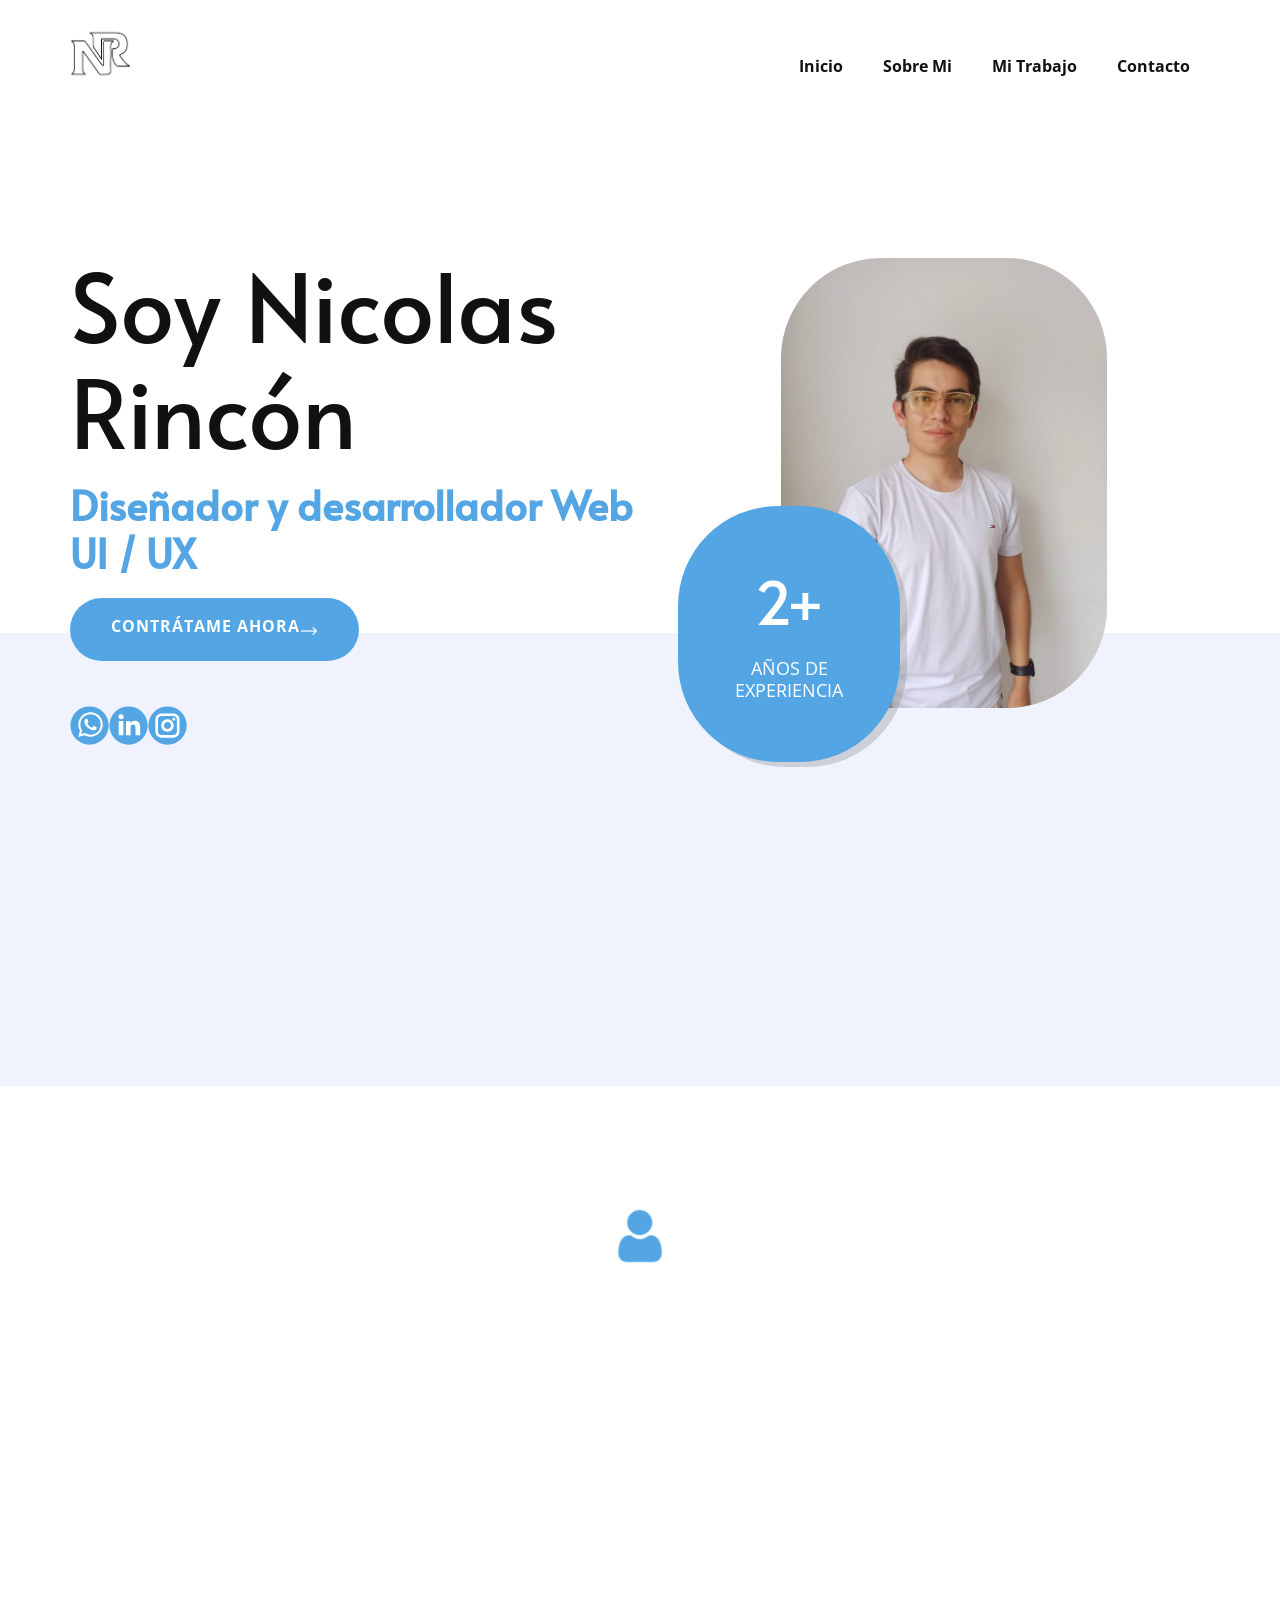
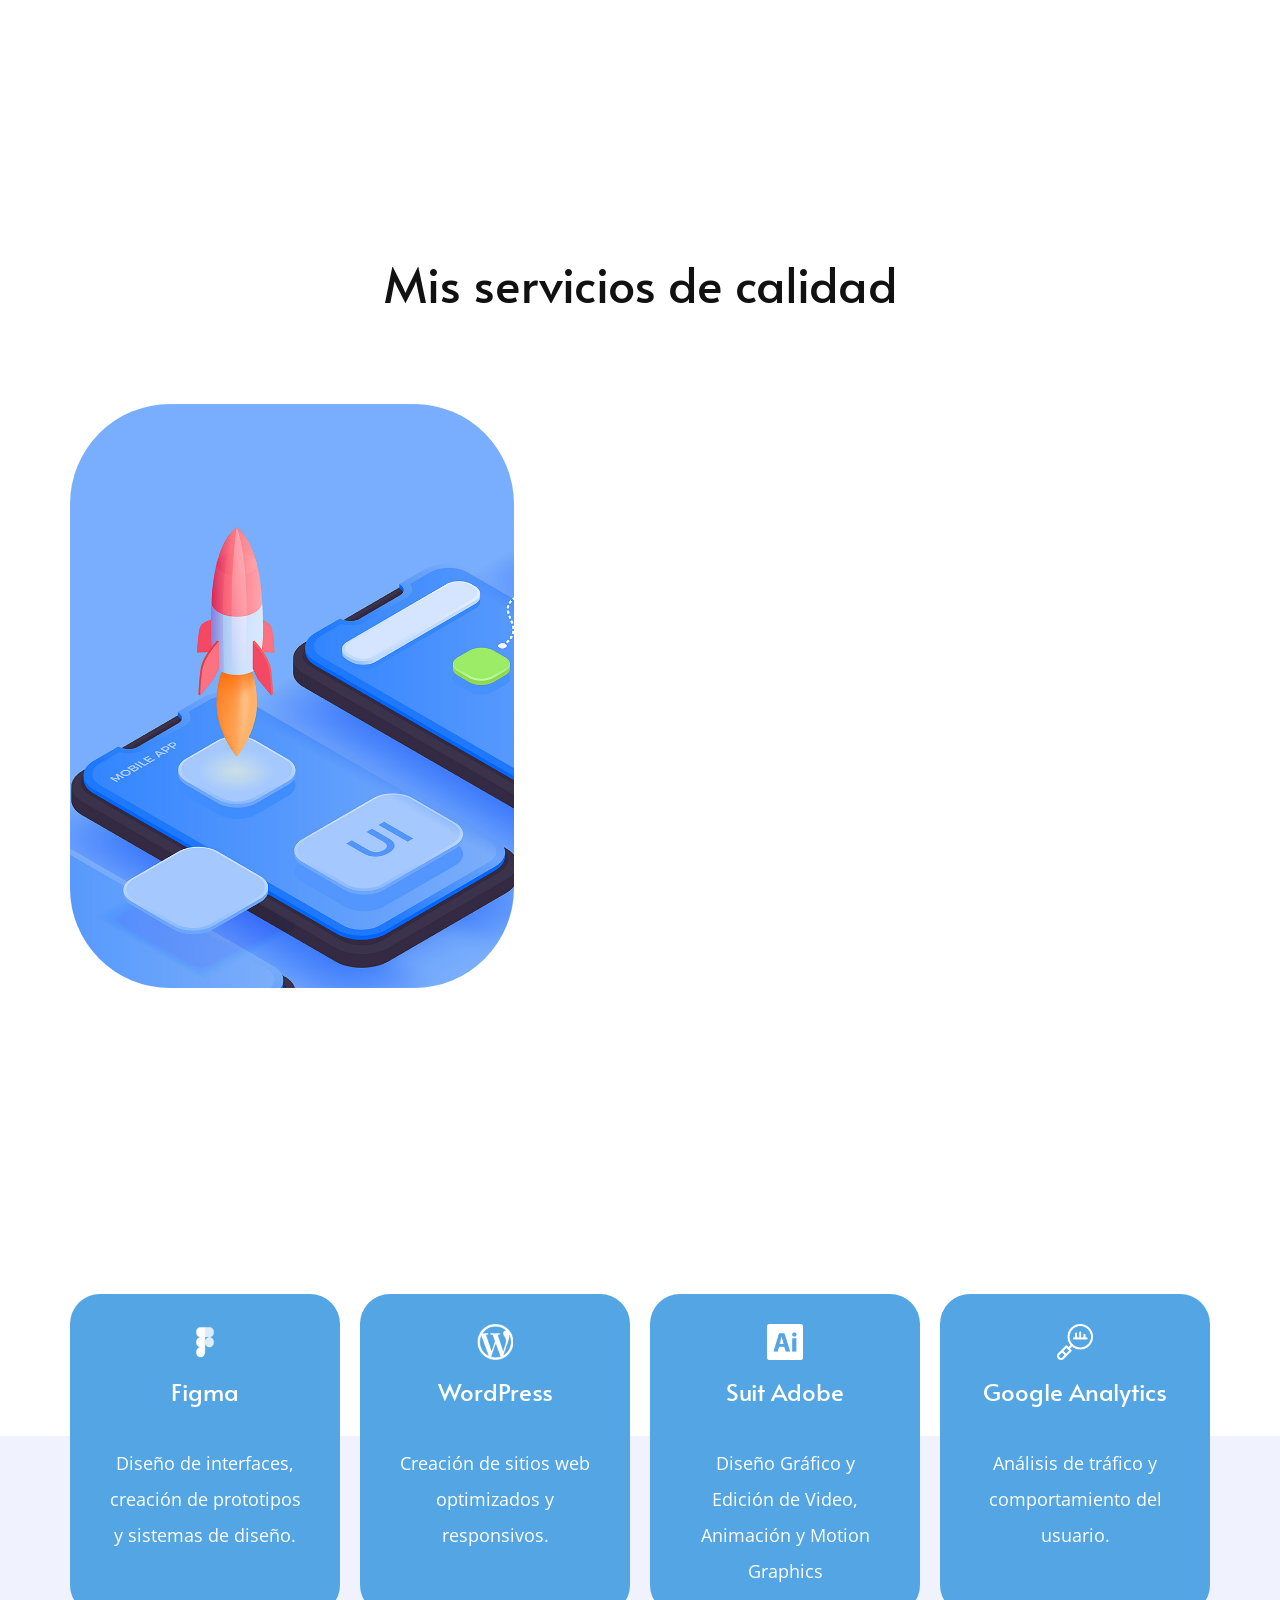
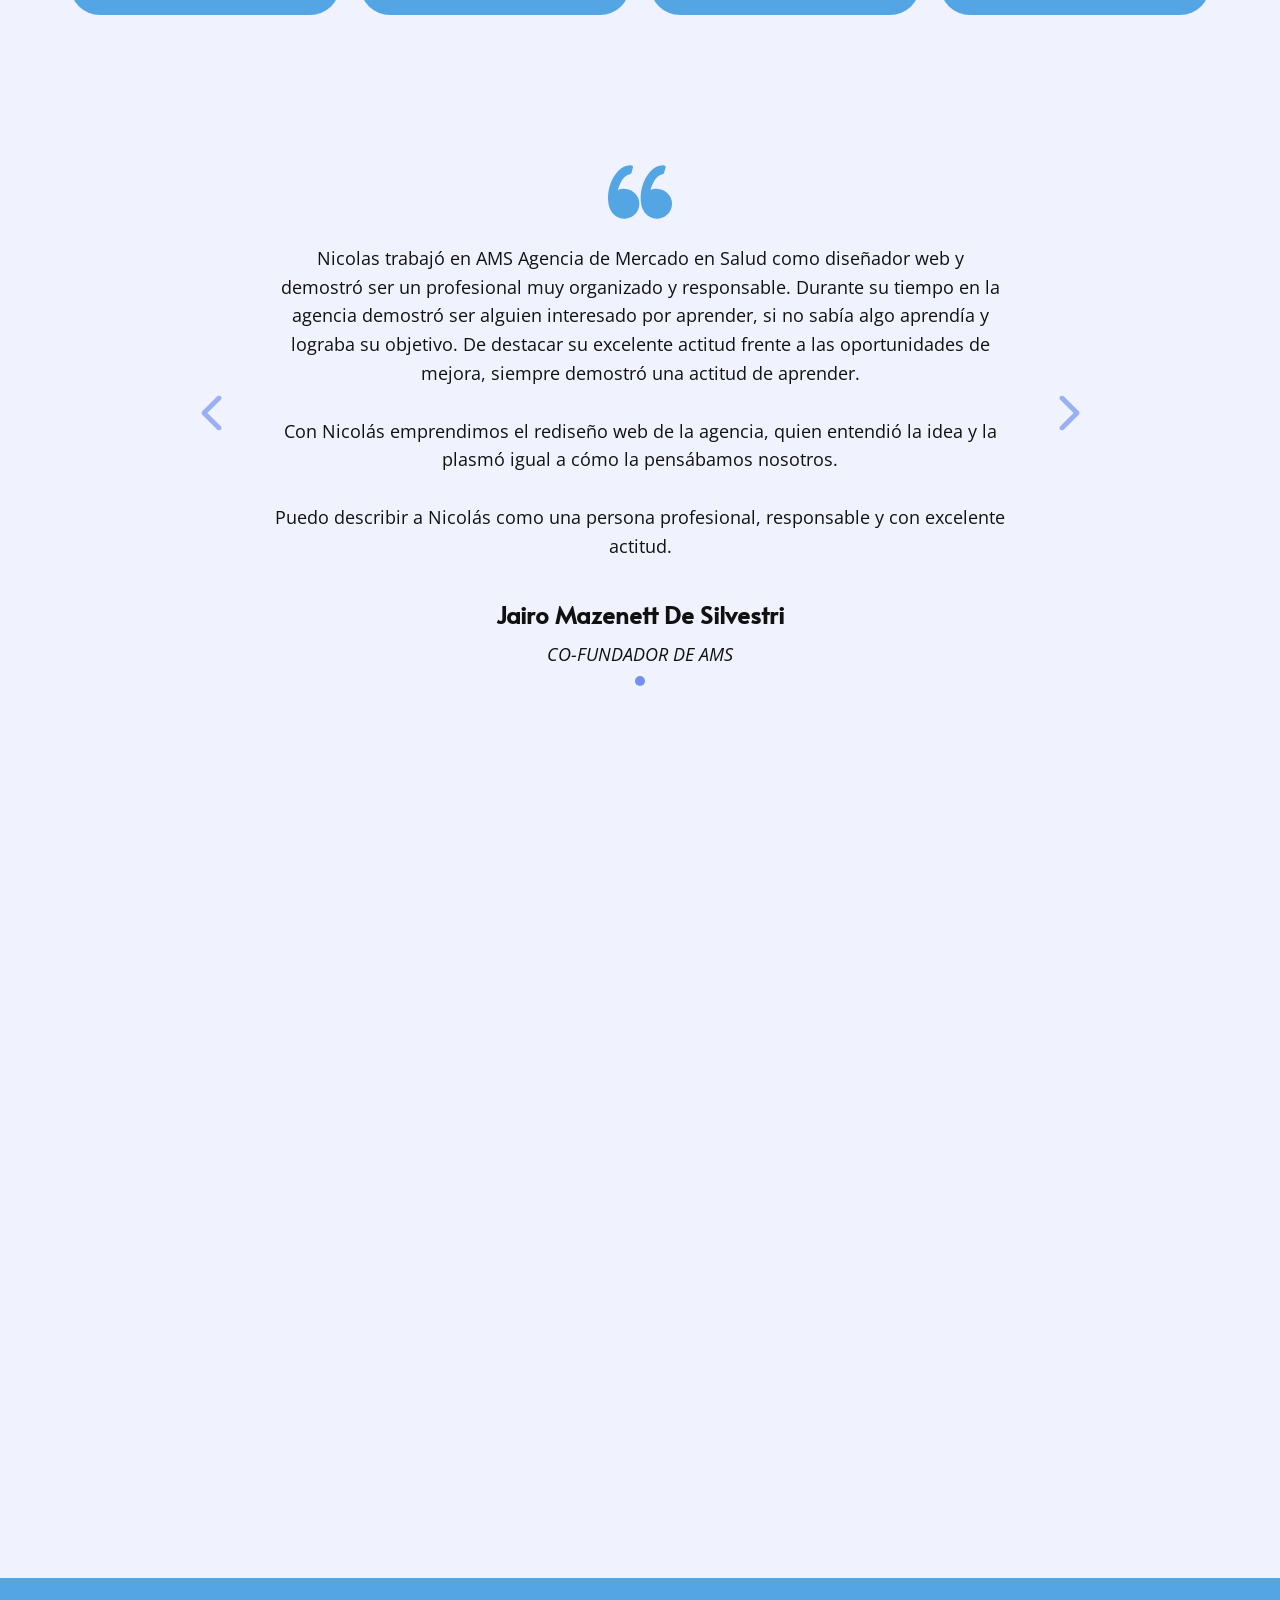
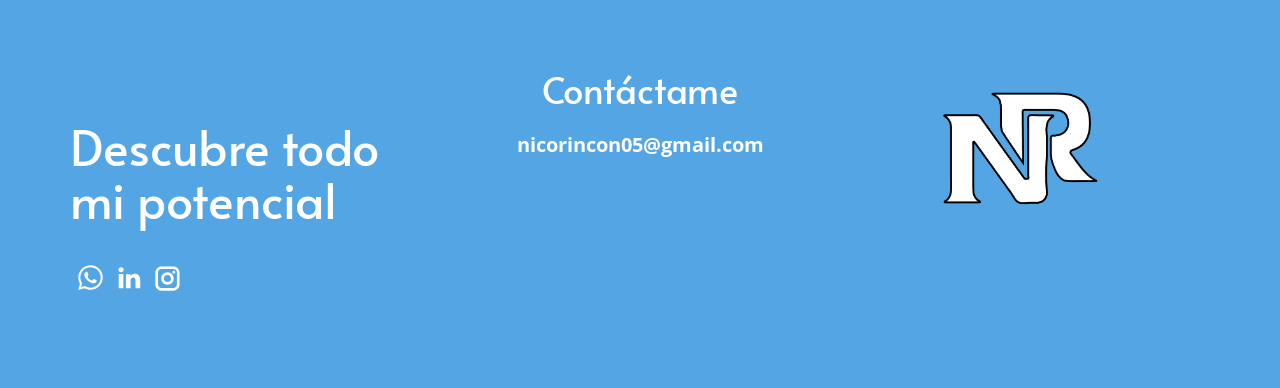
==== commit 517962b7: "Mejora imagenes" ====
--- a/index.html
+++ b/index.html
@@ -106,7 +106,7 @@
             <div class="u-container-style u-layout-cell u-size-28 u-layout-cell-2" alt="Soy Nicolas Rincón">
               <div class="u-container-layout u-container-layout-2">
                 <div class="u-align-center u-rotation-parent u-rotation-parent-1">
-                  <img class="custom-expanded u-image u-image-round u-radius u-image-1" src="images/Yo.jpg" data-image-width="150" data-image-height="113" alt="Soy Nicolas Rincón">
+                  <img class="custom-expanded u-image u-image-round u-radius u-image-1" src="images/Yo-23.jpg" data-image-width="150" data-image-height="113" alt="Soy Nicolas Rincón">
                 </div>
                 <div class="custom-expanded u-color-var u-container-align-center u-container-style u-group u-radius u-shape-round u-group-1" data-animation-name="customAnimationIn" data-animation-duration="1500" data-animation-delay="200">
                   <div class="u-container-layout u-container-layout-3">
